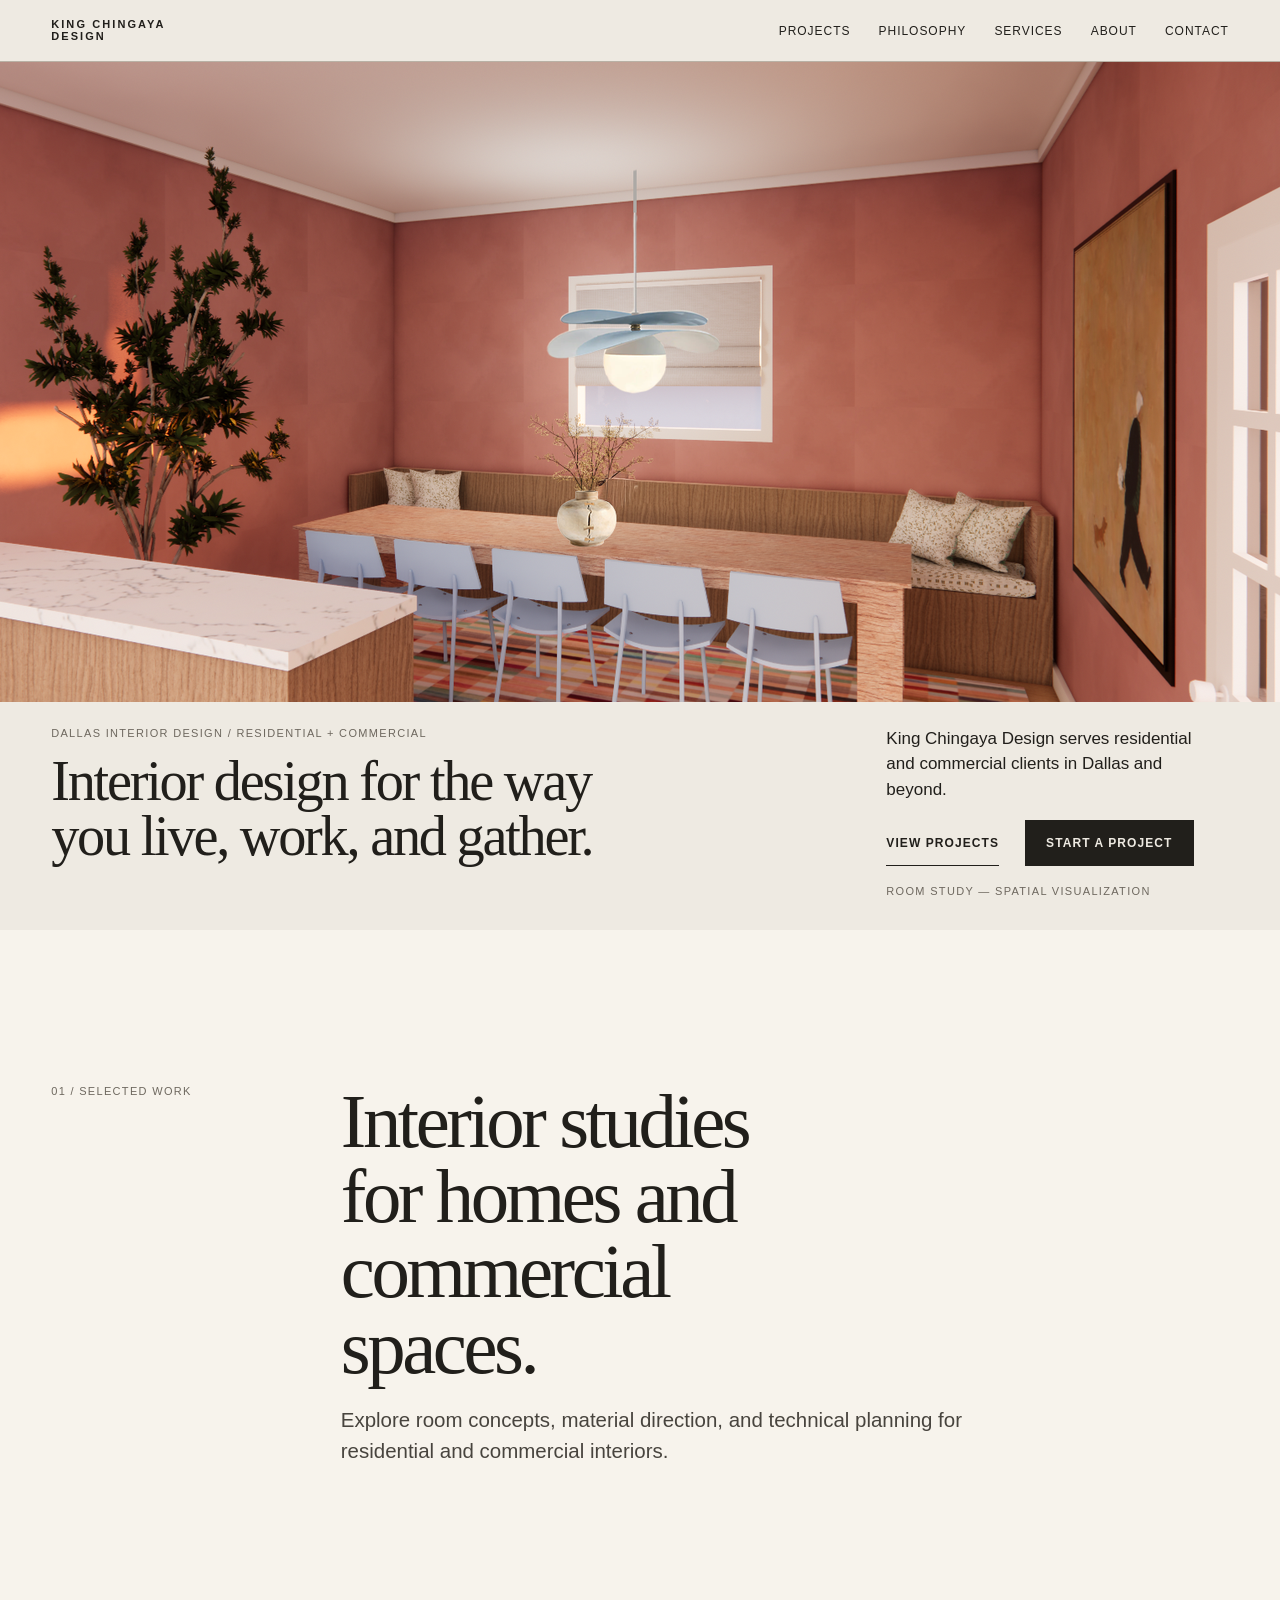
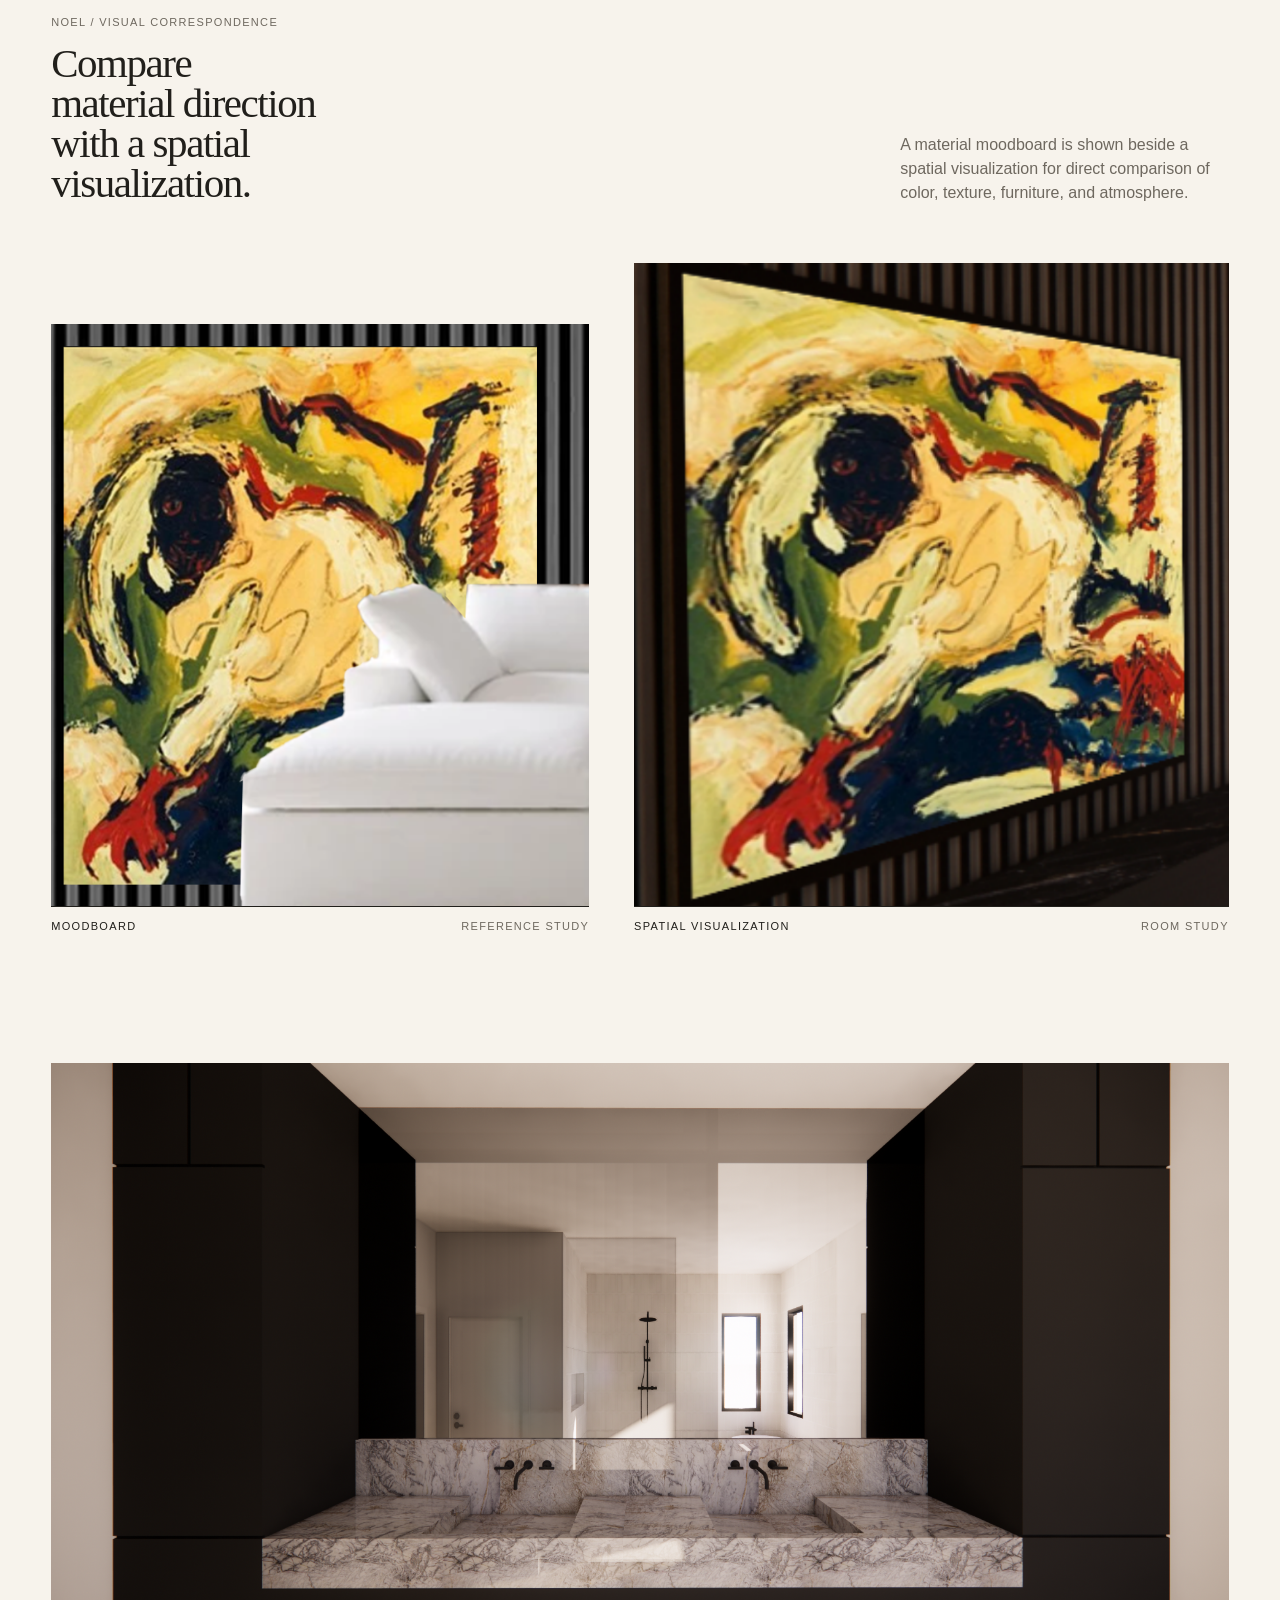
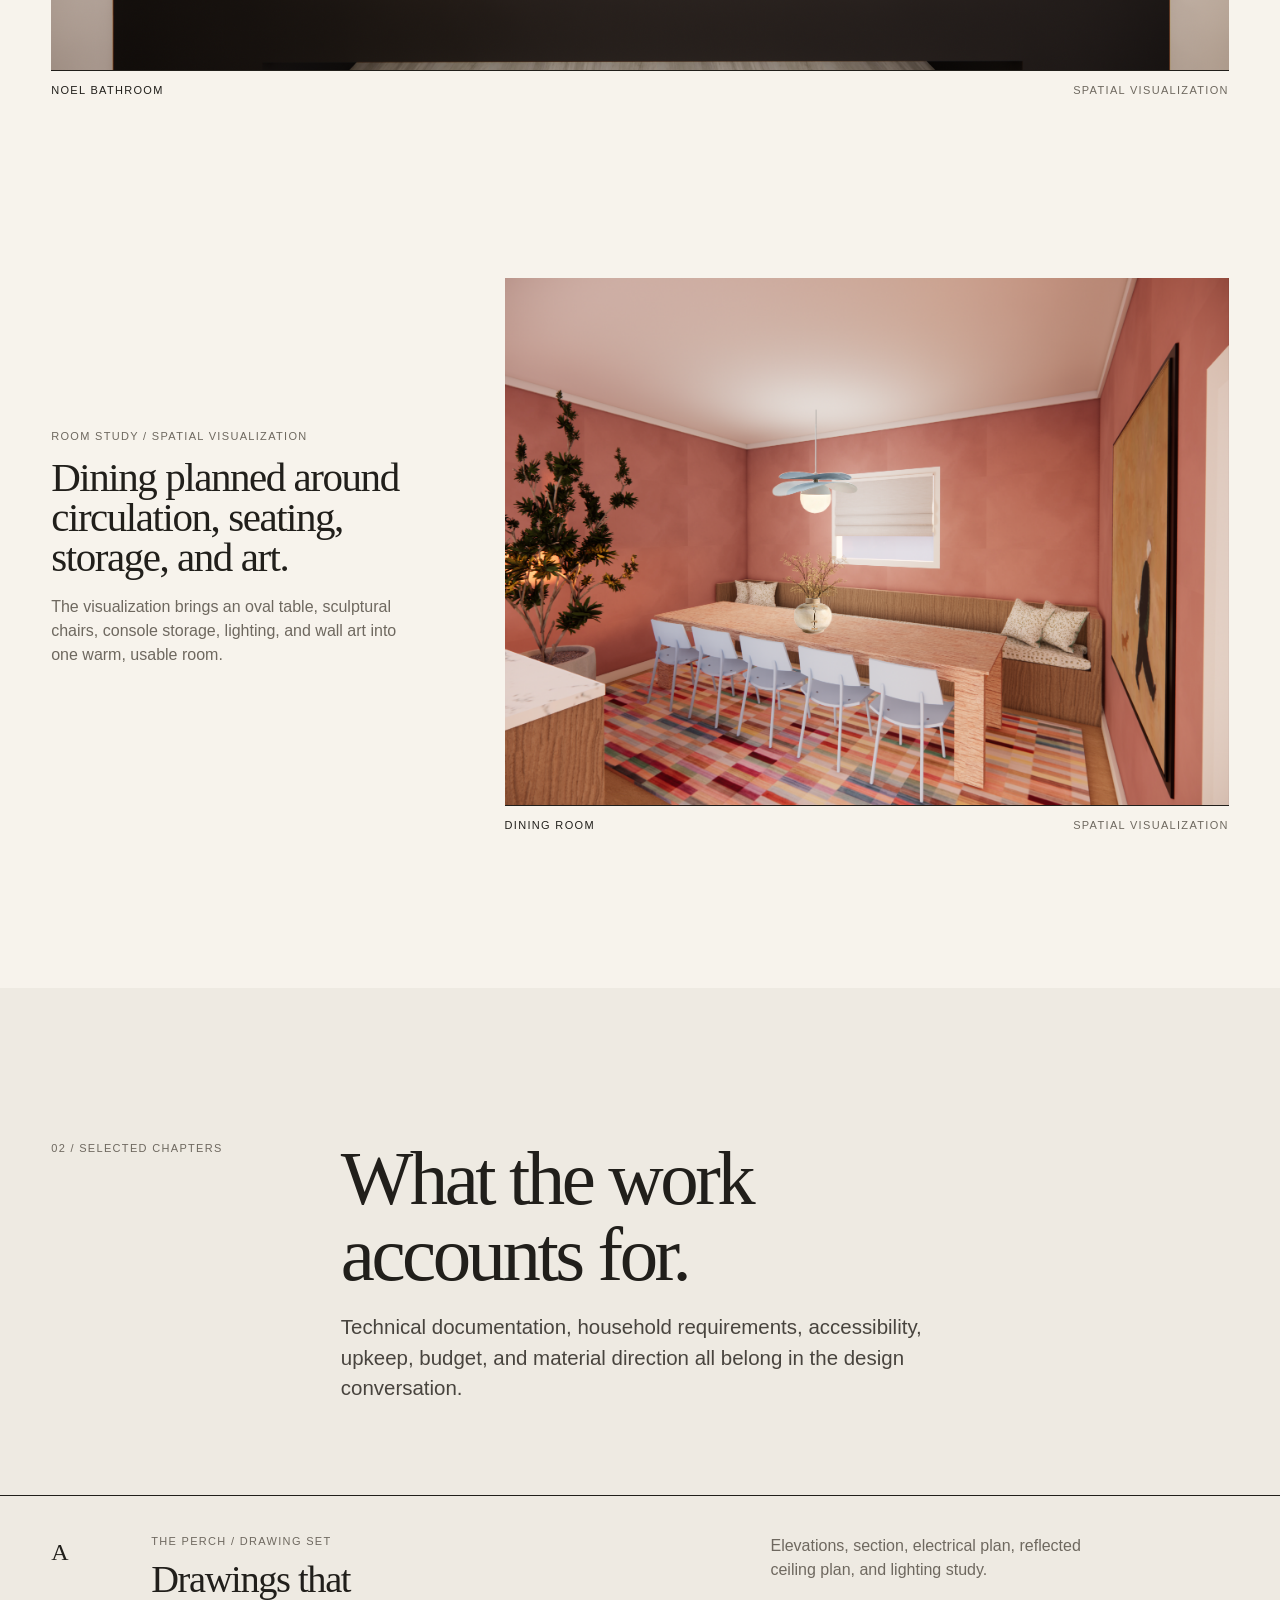
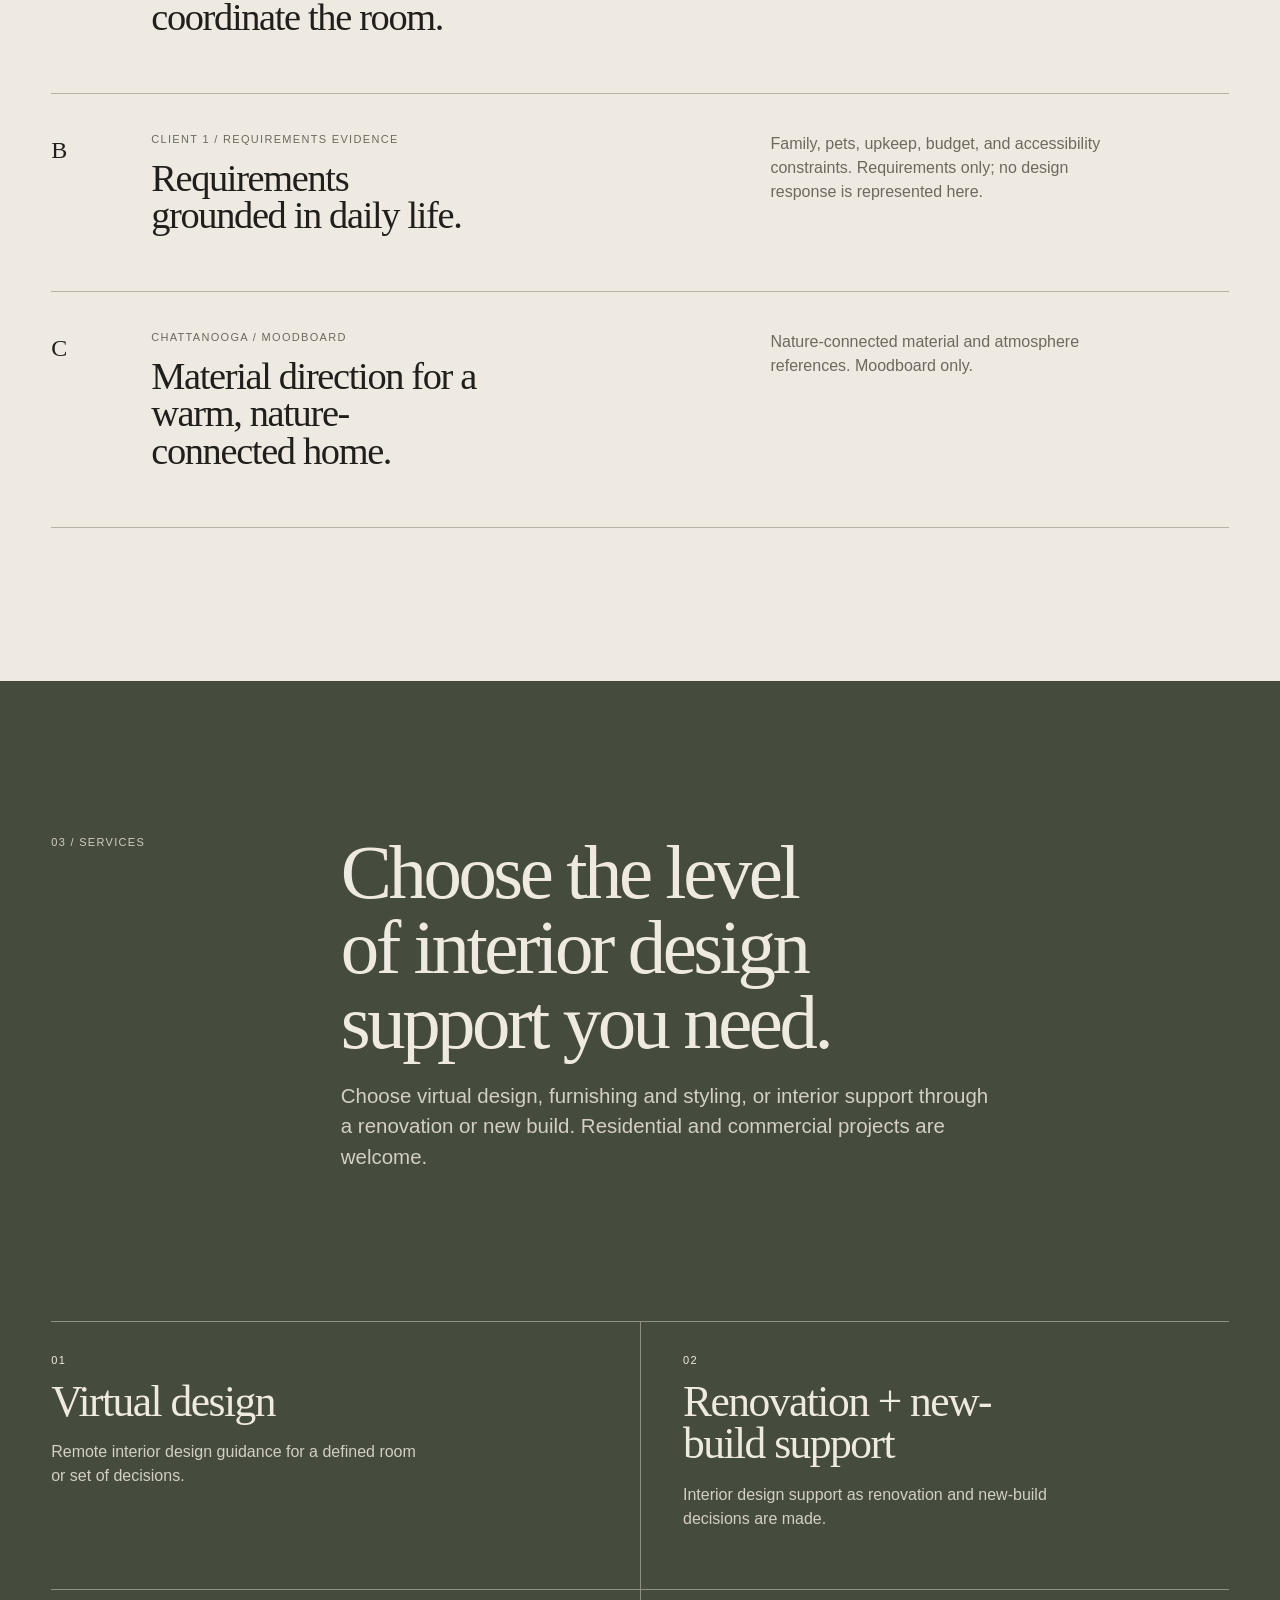
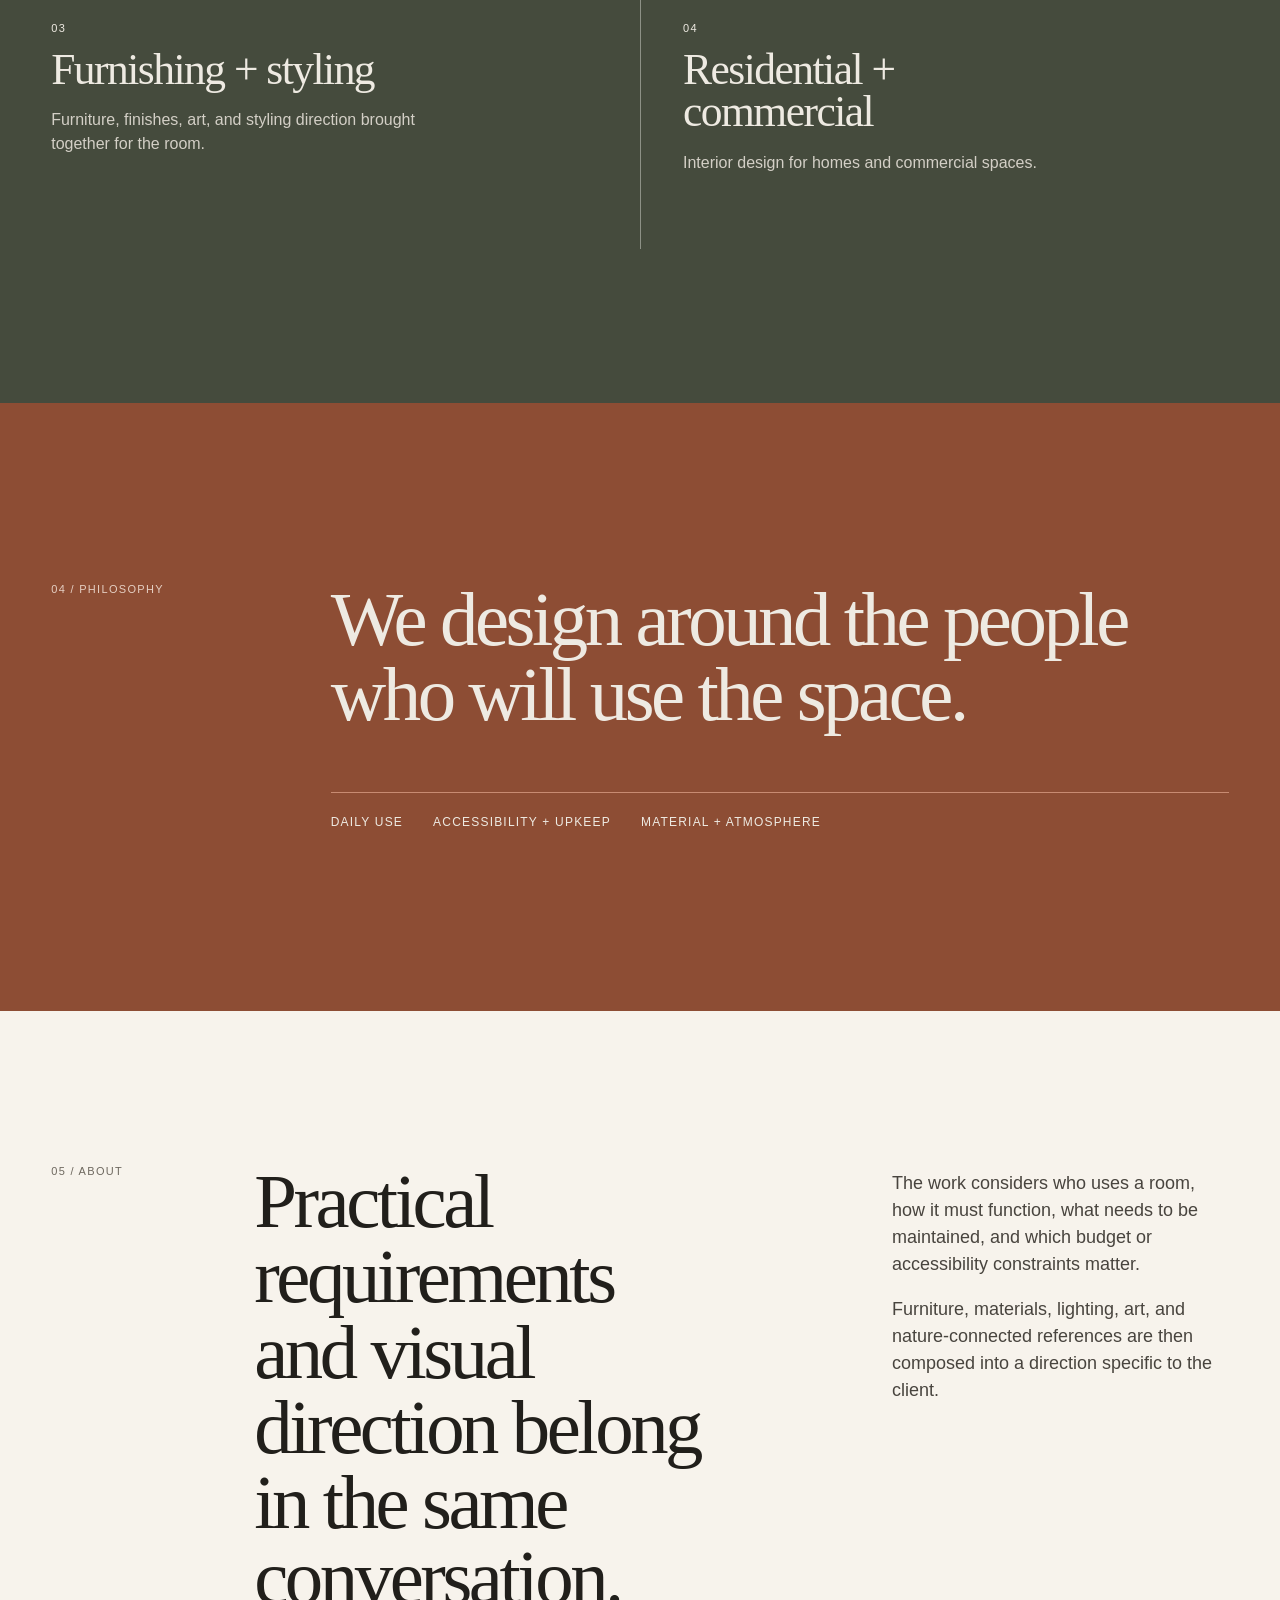
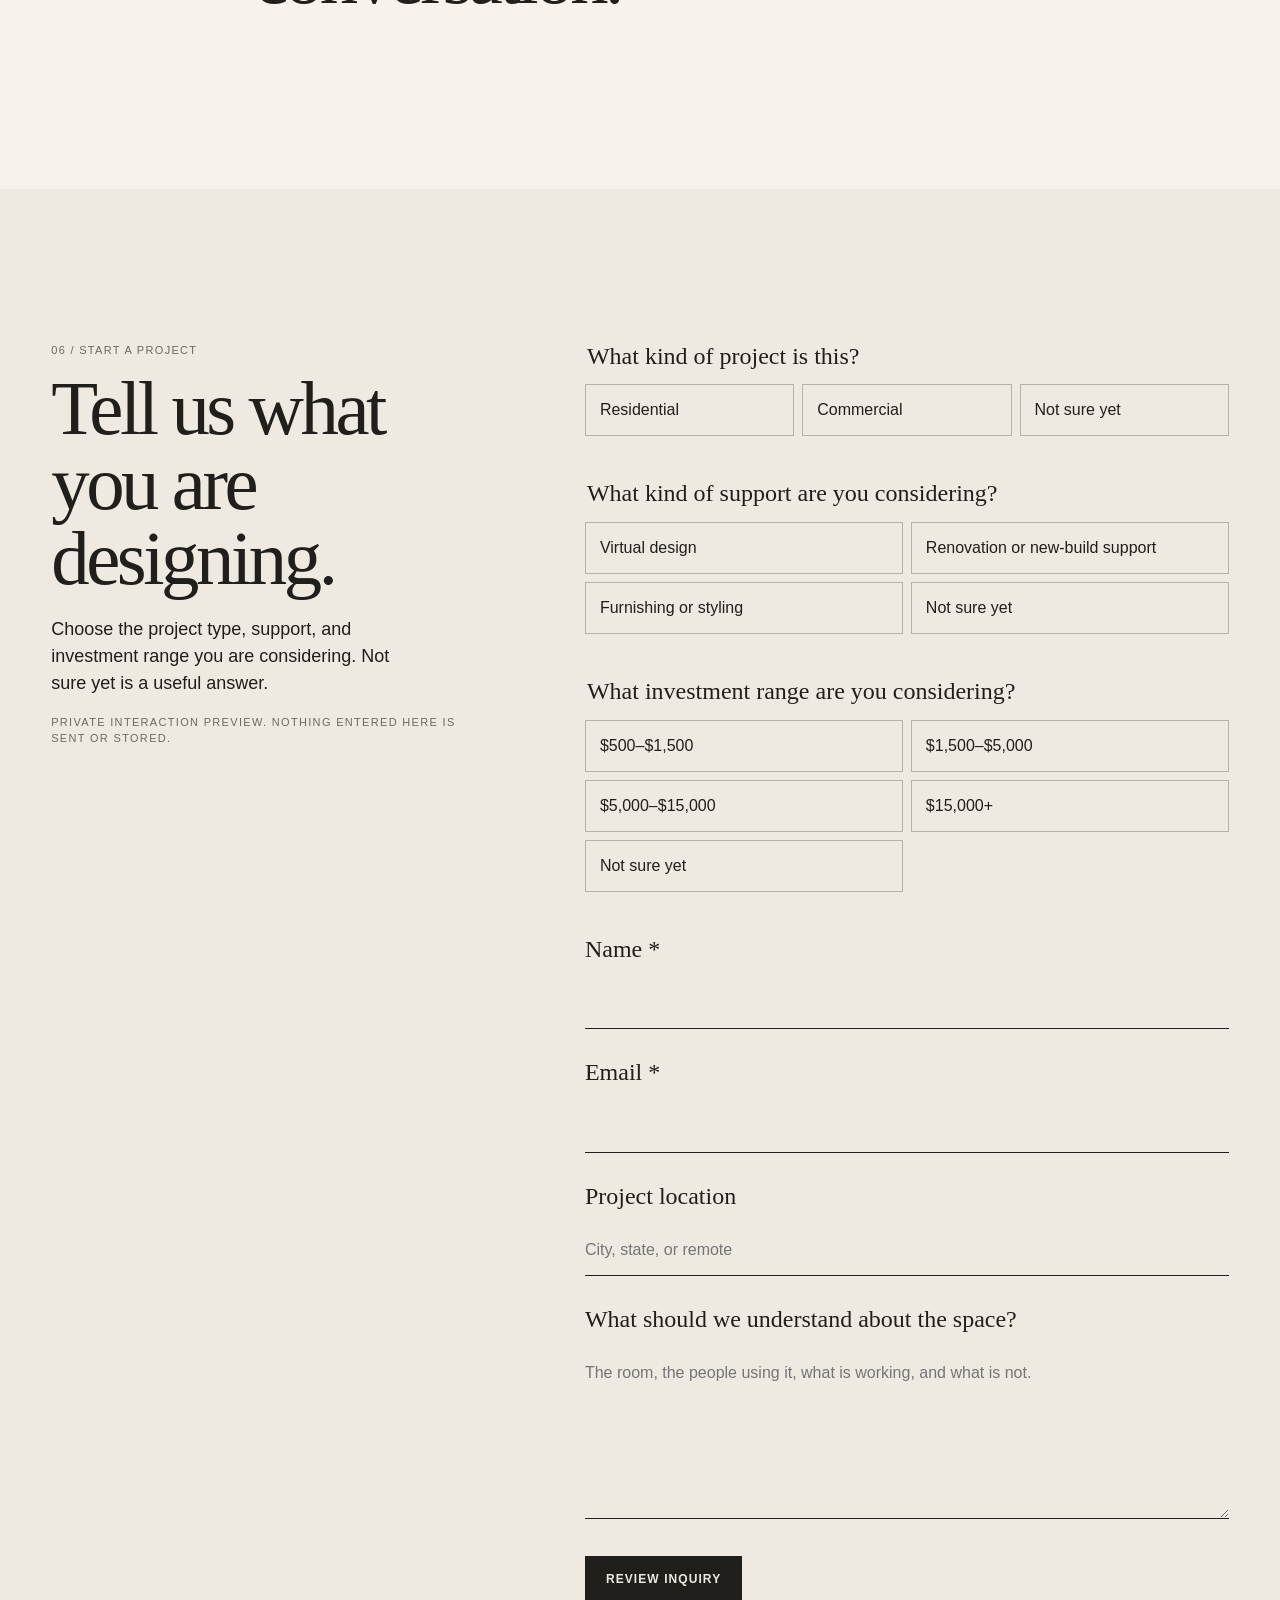
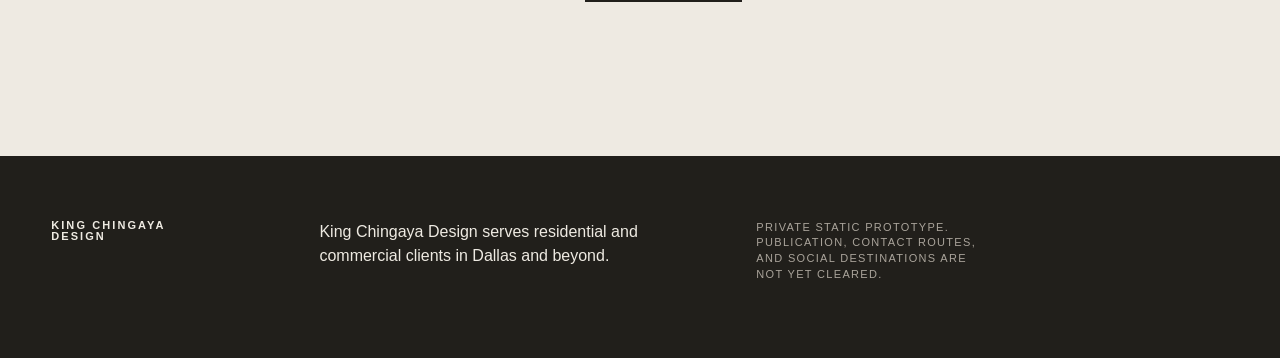
==== index.html @ e46e4d3c "Add Room in Formation static site Dependency-free static homepage and inquiry prototype for Heather " ====
<!doctype html>
<html lang="en">
<head>
  <meta charset="utf-8">
  <meta name="viewport" content="width=device-width, initial-scale=1">
  <meta name="description" content="King Chingaya Design — human-centered residential and commercial interior design in Dallas and beyond.">
  <title>King Chingaya Design — Room in Formation</title>
  <link rel="stylesheet" href="styles.css">
  <script src="app.js" defer></script>
</head>
<body>
  <a class="skip-link" href="#main">Skip to content</a>

  <header class="site-header" id="top">
    <a class="wordmark" href="#top" aria-label="King Chingaya Design, home">
      <span>King Chingaya</span>
      <span>Design</span>
    </a>
    <nav aria-label="Primary navigation">
      <a href="#projects">Projects</a>
      <a href="#philosophy">Philosophy</a>
      <a href="#services">Services</a>
      <a href="#about">About</a>
      <a href="#inquiry">Contact</a>
    </nav>
  </header>

  <main id="main">
    <section class="hero" aria-labelledby="hero-title">
      <picture class="hero-media">
        <source media="(max-width: 340px)" srcset="assets/hero-reflow.png">
        <source media="(max-width: 700px)" srcset="assets/hero-mobile.png">
        <img src="assets/hero-desktop.png" alt="Warm dining room study with an oval wood table, sculptural seating, and artwork arranged along a horizontal datum.">
      </picture>
      <div class="hero-copy page-grid">
        <div>
          <p class="eyebrow">Dallas interior design / Residential + commercial</p>
          <h1 id="hero-title">Interior design for the way<br>you live, work, and gather.</h1>
        </div>
        <div class="hero-intro">
          <p>King Chingaya Design serves residential and commercial clients in Dallas and beyond.</p>
          <div class="action-row">
            <a class="text-link" href="#projects">View projects</a>
            <a class="button-link" href="#inquiry">Start a project</a>
          </div>
          <p class="image-meta">Room study <span aria-hidden="true">—</span> Spatial visualization</p>
        </div>
      </div>
    </section>

    <section class="section selected-work" id="projects" aria-labelledby="projects-title">
      <div class="page-grid section-heading">
        <p class="section-number">01 / Selected work</p>
        <div>
          <h2 id="projects-title">Interior studies for homes and commercial spaces.</h2>
          <p class="lede">Explore room concepts, material direction, and technical planning for residential and commercial interiors.</p>
        </div>
      </div>

      <article class="noel" aria-labelledby="noel-title">
        <div class="page-grid project-heading">
          <div>
            <p class="eyebrow">Noel / Visual correspondence</p>
            <h3 id="noel-title">Compare material direction with a spatial visualization.</h3>
          </div>
          <p>A material moodboard is shown beside a spatial visualization for direct comparison of color, texture, furniture, and atmosphere.</p>
        </div>
        <div class="correspondence page-grid">
          <figure class="moodboard-figure">
            <img src="assets/noel-moodboard-crop.png" alt="Noel moodboard crop with warm neutrals, dark accents, organic forms, and tactile material references." loading="lazy">
            <figcaption><span>Moodboard</span><span>Reference study</span></figcaption>
          </figure>
          <figure class="visualization-figure">
            <img src="assets/noel-visualization-crop.png" alt="Noel spatial visualization crop showing a warmly lit room with layered furniture, art, and natural material tones." loading="lazy">
            <figcaption><span>Spatial visualization</span><span>Room study</span></figcaption>
          </figure>
        </div>
        <figure class="wide-study page-grid">
          <img src="assets/noel-bathroom.png" alt="Bathroom spatial visualization with dark stone, wood cabinetry, layered lighting, and a freestanding tub." loading="lazy">
          <figcaption><span>Noel bathroom</span><span>Spatial visualization</span></figcaption>
        </figure>
      </article>

      <article class="room-chapter page-grid" aria-labelledby="room-study-title">
        <div class="chapter-copy">
          <p class="eyebrow">Room study / Spatial visualization</p>
          <h3 id="room-study-title">Dining planned around circulation, seating, storage, and art.</h3>
          <p>The visualization brings an oval table, sculptural chairs, console storage, lighting, and wall art into one warm, usable room.</p>
        </div>
        <figure>
          <img src="assets/dining-study.png" alt="Dining room spatial visualization with an oval table, sculptural chairs, a long console, and layered wall art." loading="lazy">
          <figcaption><span>Dining room</span><span>Spatial visualization</span></figcaption>
        </figure>
      </article>
    </section>

    <section class="section evidence-chapters" aria-labelledby="chapters-title">
      <div class="page-grid section-heading compact-heading">
        <p class="section-number">02 / Selected chapters</p>
        <div>
          <h2 id="chapters-title">What the work accounts for.</h2>
          <p class="lede">Technical documentation, household requirements, accessibility, upkeep, budget, and material direction all belong in the design conversation.</p>
        </div>
      </div>
      <div class="chapter-list page-grid">
        <article>
          <p class="chapter-index">A</p>
          <div>
            <p class="eyebrow">The Perch / Drawing set</p>
            <h3>Drawings that coordinate the room.</h3>
          </div>
          <p>Elevations, section, electrical plan, reflected ceiling plan, and lighting study.</p>
        </article>
        <article>
          <p class="chapter-index">B</p>
          <div>
            <p class="eyebrow">Client 1 / Requirements evidence</p>
            <h3>Requirements grounded in daily life.</h3>
          </div>
          <p>Family, pets, upkeep, budget, and accessibility constraints. Requirements only; no design response is represented here.</p>
        </article>
        <article>
          <p class="chapter-index">C</p>
          <div>
            <p class="eyebrow">Chattanooga / Moodboard</p>
            <h3>Material direction for a warm, nature-connected home.</h3>
          </div>
          <p>Nature-connected material and atmosphere references. Moodboard only.</p>
        </article>
      </div>
    </section>

    <section class="section services" id="services" aria-labelledby="services-title">
      <div class="page-grid section-heading">
        <p class="section-number">03 / Services</p>
        <div>
          <h2 id="services-title">Choose the level of interior design support you need.</h2>
          <p class="lede">Choose virtual design, furnishing and styling, or interior support through a renovation or new build. Residential and commercial projects are welcome.</p>
        </div>
      </div>
      <div class="service-list page-grid">
        <article><p>01</p><h3>Virtual design</h3><p>Remote interior design guidance for a defined room or set of decisions.</p></article>
        <article><p>02</p><h3>Renovation + new-build support</h3><p>Interior design support as renovation and new-build decisions are made.</p></article>
        <article><p>03</p><h3>Furnishing + styling</h3><p>Furniture, finishes, art, and styling direction brought together for the room.</p></article>
        <article><p>04</p><h3>Residential + commercial</h3><p>Interior design for homes and commercial spaces.</p></article>
      </div>
    </section>

    <section class="section philosophy" id="philosophy" aria-labelledby="philosophy-title">
      <div class="philosophy-inner page-grid">
        <p class="section-number">04 / Philosophy</p>
        <h2 id="philosophy-title">We design around the people who will use the space.</h2>
        <div class="philosophy-note">
          <p>Daily use</p>
          <p>Accessibility + upkeep</p>
          <p>Material + atmosphere</p>
        </div>
      </div>
    </section>

    <section class="section about" id="about" aria-labelledby="about-title">
      <div class="page-grid about-grid">
        <p class="section-number">05 / About</p>
        <div>
          <h2 id="about-title">Practical requirements and visual direction belong in the same conversation.</h2>
        </div>
        <div class="about-copy">
          <p>The work considers who uses a room, how it must function, what needs to be maintained, and which budget or accessibility constraints matter.</p>
          <p>Furniture, materials, lighting, art, and nature-connected references are then composed into a direction specific to the client.</p>
        </div>
      </div>
    </section>

    <section class="section inquiry" id="inquiry" aria-labelledby="inquiry-title">
      <div class="page-grid inquiry-grid">
        <div class="inquiry-intro">
          <p class="section-number">06 / Start a project</p>
          <h2 id="inquiry-title">Tell us what you are designing.</h2>
          <p>Choose the project type, support, and investment range you are considering. Not sure yet is a useful answer.</p>
          <p class="prototype-note">Private interaction preview. Nothing entered here is sent or stored.</p>
        </div>

        <form id="inquiry-form" novalidate>
          <div id="form-fields">
            <fieldset>
              <legend>What kind of project is this?</legend>
              <div class="choice-grid">
                <label><input type="radio" name="projectType" value="Residential" required><span>Residential</span></label>
                <label><input type="radio" name="projectType" value="Commercial"><span>Commercial</span></label>
                <label><input type="radio" name="projectType" value="Not sure yet"><span>Not sure yet</span></label>
              </div>
            </fieldset>

            <fieldset>
              <legend>What kind of support are you considering?</legend>
              <div class="check-list">
                <label><input type="checkbox" name="services" value="Virtual design"><span>Virtual design</span></label>
                <label><input type="checkbox" name="services" value="Renovation or new-build support"><span>Renovation or new-build support</span></label>
                <label><input type="checkbox" name="services" value="Furnishing or styling"><span>Furnishing or styling</span></label>
                <label><input type="checkbox" name="services" value="Not sure yet"><span>Not sure yet</span></label>
              </div>
            </fieldset>

            <fieldset>
              <legend>What investment range are you considering?</legend>
              <div class="choice-grid budget-grid">
                <label><input type="radio" name="budget" value="$500–$1,500" required><span>$500–$1,500</span></label>
                <label><input type="radio" name="budget" value="$1,500–$5,000"><span>$1,500–$5,000</span></label>
                <label><input type="radio" name="budget" value="$5,000–$15,000"><span>$5,000–$15,000</span></label>
                <label><input type="radio" name="budget" value="$15,000+"><span>$15,000+</span></label>
                <label><input type="radio" name="budget" value="Not sure yet"><span>Not sure yet</span></label>
              </div>
            </fieldset>

            <div class="field-row">
              <label for="name">Name <span aria-hidden="true">*</span></label>
              <input id="name" name="name" autocomplete="name" required>
            </div>
            <div class="field-row">
              <label for="email">Email <span aria-hidden="true">*</span></label>
              <input id="email" name="email" type="email" autocomplete="email" required>
            </div>
            <div class="field-row">
              <label for="location">Project location</label>
              <input id="location" name="location" autocomplete="address-level2" placeholder="City, state, or remote">
            </div>
            <div class="field-row">
              <label for="details">What should we understand about the space?</label>
              <textarea id="details" name="details" rows="6" placeholder="The room, the people using it, what is working, and what is not."></textarea>
            </div>
            <p class="form-error" id="form-error" role="alert" hidden></p>
            <button class="primary-button" type="submit">Review inquiry</button>
          </div>

          <section class="review-panel" id="review-panel" tabindex="-1" aria-labelledby="review-title" hidden>
            <p class="eyebrow">Review</p>
            <h3 id="review-title">Your inquiry preview</h3>
            <dl id="review-summary"></dl>
            <p class="prototype-note">This local preview has no delivery endpoint. Confirming demonstrates the final state without sending data.</p>
            <div class="review-actions">
              <button class="secondary-button" type="button" id="edit-inquiry">Edit details</button>
              <button class="primary-button" type="button" id="confirm-inquiry">Confirm preview</button>
            </div>
          </section>

          <section class="confirmation-panel" id="confirmation-panel" tabindex="-1" aria-labelledby="confirmation-title" hidden>
            <p class="eyebrow">Preview state</p>
            <h3 id="confirmation-title">Inquiry preview ready.</h3>
            <p>No message was sent and no information was stored. A verified delivery route is required before release.</p>
            <button class="secondary-button" type="button" id="start-over">Start over</button>
          </section>
        </form>
      </div>
    </section>
  </main>

  <footer>
    <div class="page-grid footer-grid">
      <a class="wordmark footer-wordmark" href="#top"><span>King Chingaya</span><span>Design</span></a>
      <p>King Chingaya Design serves residential and commercial clients in Dallas and beyond.</p>
      <p class="prototype-note">Private static prototype. Publication, contact routes, and social destinations are not yet cleared.</p>
    </div>
  </footer>
</body>
</html>
---- styles.css ----
:root {
  --cream: #eeeae2;
  --paper: #f7f3ec;
  --ink: #211f1b;
  --muted: #6e685f;
  --line: #b9b1a5;
  --clay: #8d4d34;
  --moss: #454b3d;
  --max: 1440px;
  --gutter: clamp(20px, 4vw, 64px);
  --serif: Georgia, "Times New Roman", serif;
  --sans: Arial, Helvetica, sans-serif;
}

* { box-sizing: border-box; }
html { background: var(--cream); color: var(--ink); }
body { margin: 0; font-family: var(--sans); font-size: 16px; line-height: 1.5; }
img { display: block; width: 100%; }
a { color: inherit; text-underline-offset: .22em; }
button, input, textarea { font: inherit; color: inherit; }
button { cursor: pointer; }

:focus-visible {
  outline: 3px solid #0067c5;
  outline-offset: 4px;
}

.skip-link {
  position: fixed;
  z-index: 100;
  left: 16px;
  top: 12px;
  transform: translateY(-180%);
  padding: 12px 16px;
  background: white;
  color: #111;
}
.skip-link:focus { transform: none; }

.page-grid {
  width: min(100%, var(--max));
  margin-inline: auto;
  padding-inline: var(--gutter);
}

.site-header {
  min-height: 62px;
  display: flex;
  align-items: center;
  justify-content: space-between;
  gap: 28px;
  padding: 8px var(--gutter);
  border-bottom: 1px solid var(--line);
  background: var(--cream);
}

.wordmark {
  display: inline-flex;
  flex-direction: column;
  font-weight: 700;
  font-size: 11px;
  line-height: 1.02;
  letter-spacing: .19em;
  text-decoration: none;
  text-transform: uppercase;
}

nav { display: flex; flex-wrap: wrap; justify-content: flex-end; gap: 4px clamp(14px, 2.2vw, 34px); }
nav a { min-height: 44px; display: inline-flex; align-items: center; font-size: 12px; letter-spacing: .08em; text-decoration: none; text-transform: uppercase; }
nav a:hover { text-decoration: underline; }

.hero { min-height: calc(100svh - 62px); display: grid; grid-template-rows: 71.1svh auto; background: var(--cream); }
.hero-media { display: block; overflow: hidden; background: #c8aa85; }
.hero-media img { height: 100%; object-fit: cover; }
.hero-copy { display: grid; grid-template-columns: minmax(0, 1.55fr) minmax(280px, .7fr); gap: clamp(30px, 6vw, 100px); padding-top: 24px; padding-bottom: 30px; }
.eyebrow, .section-number, .image-meta, figcaption, .prototype-note {
  font-size: 11px;
  letter-spacing: .12em;
  line-height: 1.45;
  text-transform: uppercase;
}
.eyebrow, .section-number { margin: 0 0 12px; color: var(--muted); }
h1, h2, h3, blockquote { margin-top: 0; font-family: var(--serif); font-weight: 400; line-height: .98; }
h1 { margin-bottom: 0; font-size: clamp(38px, 4.4vw, 68px); letter-spacing: -.04em; }
h2 { margin-bottom: 20px; font-size: clamp(42px, 6vw, 84px); letter-spacing: -.045em; }
h3 { margin-bottom: 18px; font-size: clamp(30px, 3.2vw, 52px); letter-spacing: -.035em; }
p { margin-top: 0; }
.hero-intro { align-self: end; }
.hero-intro > p:first-child { max-width: 34ch; font-size: 17px; }
.action-row { display: flex; flex-wrap: wrap; align-items: center; gap: 14px 26px; margin: 18px 0; }
.text-link, .button-link, .primary-button, .secondary-button { min-height: 46px; display: inline-flex; align-items: center; justify-content: center; padding: 0 20px; border: 1px solid var(--ink); font-size: 12px; font-weight: 700; letter-spacing: .09em; text-transform: uppercase; }
.text-link { padding-inline: 0; border-width: 0 0 1px; text-decoration: none; }
.button-link, .primary-button { background: var(--ink); color: var(--cream); text-decoration: none; }
.image-meta { margin: 14px 0 0; color: var(--muted); }

.section { padding-block: clamp(88px, 12vw, 176px); }
.section-heading { display: grid; grid-template-columns: minmax(150px, .38fr) minmax(0, 1.3fr); gap: 30px; margin-bottom: clamp(64px, 10vw, 142px); }
.section-heading h2 { max-width: 13ch; }
.lede { max-width: 57ch; color: #48443e; font-size: clamp(18px, 1.6vw, 24px); }

.selected-work { background: var(--paper); }
.project-heading { display: grid; grid-template-columns: minmax(0, 1.25fr) minmax(260px, .55fr); gap: 40px 8vw; align-items: end; margin-bottom: 42px; }
.project-heading h3 { max-width: 13ch; }
.project-heading > p { max-width: 44ch; color: var(--muted); }
.correspondence { display: grid; grid-template-columns: .95fr 1.05fr; align-items: end; gap: clamp(18px, 3.5vw, 56px); }
.correspondence figure, .wide-study, .room-chapter figure { margin: 0; }
.correspondence img { aspect-ratio: 1 / 1.08; height: auto; object-fit: cover; }
.visualization-figure { margin-top: 9vw; }
figcaption { display: flex; justify-content: space-between; gap: 24px; padding-top: 12px; border-top: 1px solid var(--ink); }
figcaption span:last-child { color: var(--muted); text-align: right; }
.wide-study { margin-top: clamp(70px, 10vw, 140px); }
.wide-study img { aspect-ratio: 16 / 8.25; object-fit: cover; }
.room-chapter { display: grid; grid-template-columns: .52fr 1fr; gap: clamp(30px, 6vw, 92px); align-items: center; margin-top: clamp(100px, 14vw, 190px); }
.chapter-copy { max-width: 42ch; }
.chapter-copy > p:last-child { color: var(--muted); }

.evidence-chapters { background: var(--cream); }
.compact-heading { margin-bottom: 70px; }
.chapter-list { border-top: 1px solid var(--ink); }
.chapter-list article { display: grid; grid-template-columns: 70px minmax(250px, .9fr) minmax(250px, .7fr); gap: 30px; padding-block: 38px; border-bottom: 1px solid var(--line); }
.chapter-list h3 { max-width: 17ch; font-size: clamp(29px, 3vw, 46px); }
.chapter-list article > p:last-child { max-width: 40ch; color: var(--muted); }
.chapter-index { font-family: var(--serif); font-size: 24px; }

.services { color: var(--cream); background: var(--moss); }
.services .section-number, .services .eyebrow, .services .lede { color: #d3cfc6; }
.service-list { display: grid; grid-template-columns: repeat(2, 1fr); }
.service-list article { min-height: 260px; padding: 30px 42px 42px 0; border-top: 1px solid #8d9186; }
.service-list article:nth-child(even) { padding-left: 42px; border-left: 1px solid #8d9186; }
.service-list article > p:first-child { font-size: 11px; letter-spacing: .12em; }
.service-list h3 { max-width: 15ch; font-size: clamp(30px, 3.4vw, 52px); }
.service-list article > p:last-child { max-width: 41ch; color: #d3cfc6; }

.philosophy { padding-block: clamp(90px, 14vw, 196px); color: var(--cream); background: var(--clay); }
.philosophy-inner { display: grid; grid-template-columns: .32fr 1.2fr; gap: 40px; }
.philosophy .section-number { color: #e5cfc3; }
blockquote { max-width: 18ch; margin-bottom: 64px; font-size: clamp(44px, 7vw, 98px); letter-spacing: -.055em; }
.philosophy-note { grid-column: 2; display: flex; flex-wrap: wrap; gap: 8px 30px; padding-top: 20px; border-top: 1px solid #c88b72; }
.philosophy-note p { margin: 0; font-size: 12px; letter-spacing: .1em; text-transform: uppercase; }

.about { background: var(--paper); }
.about-grid { display: grid; grid-template-columns: .3fr 1.1fr .62fr; gap: 40px; }
.about h2 { max-width: 12ch; }
.about-copy { padding-top: 6px; color: #48443e; font-size: 18px; }

.inquiry { background: var(--cream); }
.inquiry-grid { display: grid; grid-template-columns: .65fr 1fr; gap: clamp(46px, 9vw, 130px); }
.inquiry-intro { position: sticky; top: 28px; align-self: start; }
.inquiry-intro h2 { max-width: 10ch; }
.inquiry-intro > p:not(.section-number, .prototype-note) { max-width: 34ch; font-size: 18px; }
.prototype-note { color: var(--muted); }
form { max-width: 720px; }
fieldset { margin: 0 0 44px; padding: 0; border: 0; }
legend, .field-row > label { width: 100%; margin-bottom: 14px; font-family: var(--serif); font-size: 24px; line-height: 1.15; }
.choice-grid { display: grid; grid-template-columns: repeat(3, 1fr); gap: 8px; }
.choice-grid label, .check-list label { position: relative; min-height: 52px; display: flex; align-items: center; }
.choice-grid input, .check-list input { position: absolute; inset: 0; opacity: 0; }
.choice-grid span, .check-list span { width: 100%; min-height: 52px; display: flex; align-items: center; padding: 12px 14px; border: 1px solid var(--line); }
.choice-grid input:checked + span, .check-list input:checked + span { color: var(--cream); background: var(--ink); border-color: var(--ink); }
.choice-grid input:focus-visible + span, .check-list input:focus-visible + span { outline: 3px solid #0067c5; outline-offset: 3px; }
.budget-grid { grid-template-columns: repeat(2, 1fr); }
.check-list { display: grid; grid-template-columns: repeat(2, 1fr); gap: 8px; }
.field-row { margin-bottom: 30px; }
.field-row > label { display: block; }
.field-row input, textarea { width: 100%; min-height: 52px; padding: 13px 0; border: 0; border-bottom: 1px solid var(--ink); border-radius: 0; background: transparent; }
textarea { resize: vertical; }
.form-error { padding: 14px; border-left: 4px solid #9b1c1c; background: #fff4f2; color: #681111; }
.primary-button, .secondary-button { border-radius: 0; }
.secondary-button { background: transparent; }
.review-panel, .confirmation-panel { padding-block: 20px; }
.review-panel h3, .confirmation-panel h3 { max-width: 12ch; }
.review-panel dl { margin: 30px 0; border-top: 1px solid var(--ink); }
.review-panel dl div { display: grid; grid-template-columns: 160px 1fr; gap: 24px; padding-block: 16px; border-bottom: 1px solid var(--line); }
.review-panel dt { font-size: 11px; letter-spacing: .1em; text-transform: uppercase; }
.review-panel dd { margin: 0; white-space: pre-wrap; }
.review-actions { display: flex; flex-wrap: wrap; gap: 12px; margin-top: 28px; }
[hidden] { display: none !important; }

footer { padding-block: 64px; color: var(--cream); background: var(--ink); }
.footer-grid { display: grid; grid-template-columns: .35fr .6fr .7fr; gap: 32px; align-items: start; }
.footer-grid > p { max-width: 38ch; }
.footer-grid .prototype-note { color: #aaa49b; }

@media (max-width: 820px) {
  .site-header { min-height: auto; align-items: flex-start; }
  nav { max-width: 72%; gap: 0 16px; }
  nav a { font-size: 10px; }
  .hero { min-height: 0; grid-template-rows: 70.14svh auto; }
  .hero-copy, .section-heading, .project-heading, .room-chapter, .inquiry-grid, .about-grid { grid-template-columns: 1fr; }
  .hero-copy { gap: 22px; }
  .section-heading { margin-bottom: 64px; }
  .section-number { margin-bottom: 6px; }
  .project-heading { align-items: start; }
  .chapter-list article { grid-template-columns: 44px 1fr; }
  .chapter-list article > p:last-child { grid-column: 2; }
  .philosophy-inner { grid-template-columns: 1fr; }
  .philosophy-note { grid-column: 1; }
  .about-copy { max-width: 56ch; }
  .inquiry-intro { position: static; }
  .footer-grid { grid-template-columns: 1fr 1fr; }
  .footer-grid .prototype-note { grid-column: 1 / -1; }
}

@media (max-width: 560px) {
  :root { --gutter: 20px; }
  .site-header { padding-block: 11px; }
  .site-header nav { max-width: 230px; }
  .site-header nav a { min-height: 30px; }
  .site-header nav a:nth-child(4) { display: none; }
  .hero { grid-template-rows: 70.14svh auto; }
  .hero-copy { padding-top: 20px; padding-bottom: 26px; }
  h1 { font-size: clamp(36px, 11.4vw, 48px); }
  h2 { font-size: clamp(40px, 13vw, 60px); }
  h3 { font-size: 32px; }
  .correspondence { grid-template-columns: 1fr; }
  .visualization-figure { margin-top: 26px; }
  .wide-study img { aspect-ratio: 4 / 4.7; }
  .room-chapter figure { order: -1; }
  .chapter-list article { grid-template-columns: 30px 1fr; gap: 16px; }
  .service-list { grid-template-columns: 1fr; }
  .service-list article, .service-list article:nth-child(even) { min-height: 0; padding: 26px 0 34px; border-left: 0; }
  .choice-grid, .budget-grid, .check-list { grid-template-columns: 1fr; }
  .review-panel dl div { grid-template-columns: 1fr; gap: 5px; }
  .footer-grid { grid-template-columns: 1fr; }
  .footer-grid .prototype-note { grid-column: auto; }
}

@media (prefers-contrast: more) {
  :root { --line: #5e5952; }
}
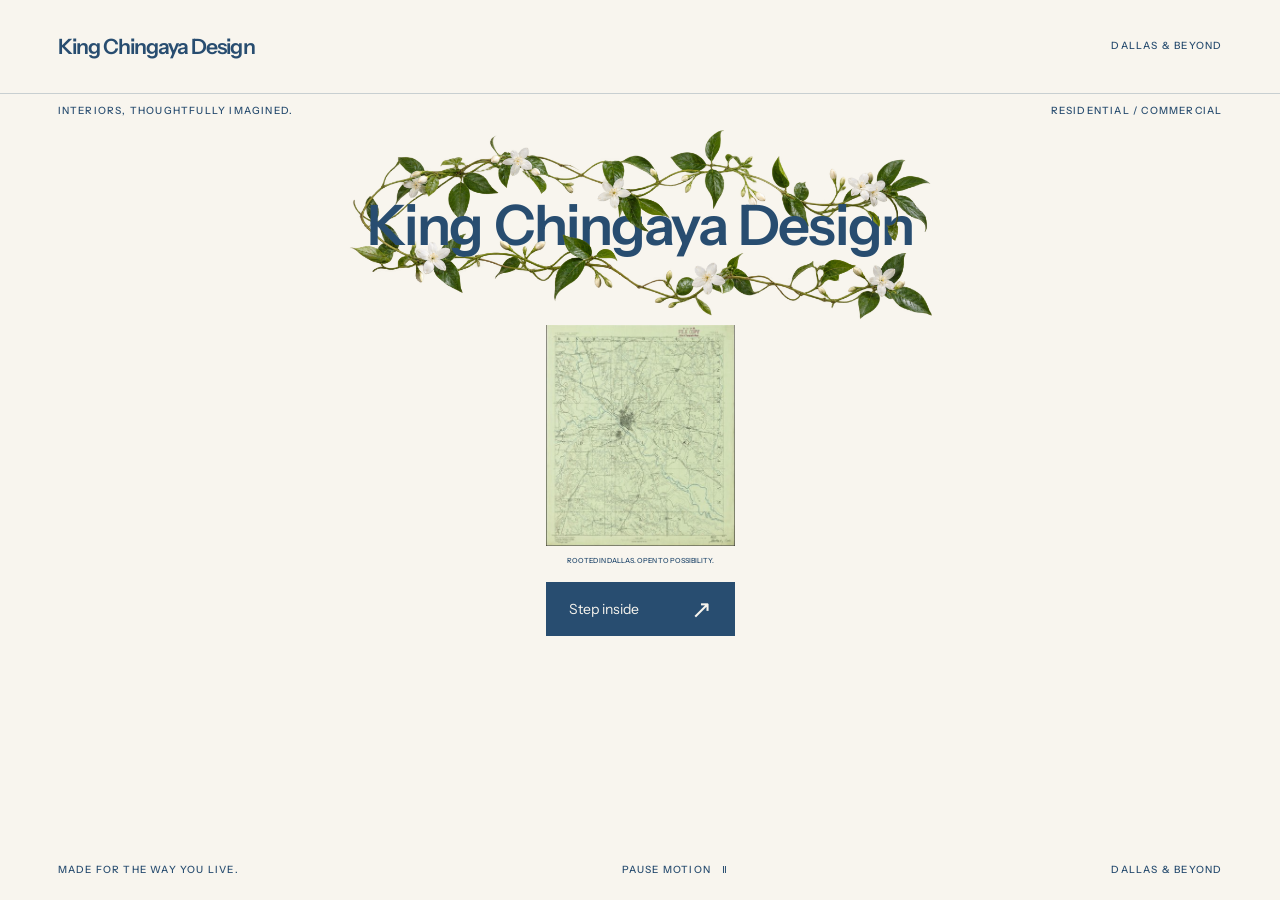
==== commit a5116aa2: "Preserve approved website brief and supplied design assets" ====
--- a/index.html
+++ b/index.html
@@ -3,264 +3,85 @@
 <head>
   <meta charset="utf-8">
   <meta name="viewport" content="width=device-width, initial-scale=1">
-  <meta name="description" content="King Chingaya Design — human-centered residential and commercial interior design in Dallas and beyond.">
-  <title>King Chingaya Design — Room in Formation</title>
+  <meta name="description" content="King Chingaya Design — thoughtful, personal residential and commercial interiors in Dallas and beyond.">
+  <meta name="theme-color" content="#F8F5EE">
+  <title>King Chingaya Design — Thoughtful spaces</title>
+  <link rel="icon" href="data:,">
+  <link rel="preload" href="assets/fonts/instrument-sans-latin-wght-normal.woff2" as="font" type="font/woff2" crossorigin>
   <link rel="stylesheet" href="styles.css">
   <script src="app.js" defer></script>
 </head>
 <body>
-  <a class="skip-link" href="#main">Skip to content</a>
+<a class="skip-link" href="#main">Skip to main content</a>
+<header class="site-header" id="top">
+  <a class="wordmark" data-placeholder="logo" href="#top" aria-label="King Chingaya Design, home">King Chingaya Design</a>
+  <span class="header-location micro">Dallas &amp; beyond</span>
+  <button class="menu-button" type="button" aria-expanded="false" aria-controls="site-nav" hidden>Menu <span aria-hidden="true">+</span></button>
+  <nav class="site-nav" id="site-nav" aria-label="Primary navigation">
+    <a href="#philosophy">Philosophy</a><a href="#projects">My work</a><a href="#about">About</a><a href="#process">Working together</a><a href="#services">Services</a><a href="#inquiry">Start a project <span aria-hidden="true">↗</span></a>
+  </nav>
+</header>
 
-  <header class="site-header" id="top">
-    <a class="wordmark" href="#top" aria-label="King Chingaya Design, home">
-      <span>King Chingaya</span>
-      <span>Design</span>
-    </a>
-    <nav aria-label="Primary navigation">
-      <a href="#projects">Projects</a>
-      <a href="#philosophy">Philosophy</a>
-      <a href="#services">Services</a>
-      <a href="#about">About</a>
-      <a href="#inquiry">Contact</a>
-    </nav>
-  </header>
+<section class="entrance" id="entrance" aria-labelledby="entrance-title">
+  <div class="entrance-caption micro"><span>Interiors, thoughtfully imagined.</span><span>Residential / Commercial</span></div>
+  <div class="brand-lockup">
+    <img class="jasmine-vines jasmine-back" src="assets/brand/jasmine-vines-v1.png" width="2172" height="724" alt="" aria-hidden="true" fetchpriority="high">
+    <p class="entrance-title" id="entrance-title">King Chingaya Design</p>
+    <img class="jasmine-vines jasmine-front" src="assets/brand/jasmine-vines-v1.png" width="2172" height="724" alt="" aria-hidden="true">
+  </div>
+  <a class="map-frame enter-map" href="#main" aria-label="Enter King Chingaya Design through the Dallas map">
+    <img class="dallas-map" src="assets/brand/dallas-map.jpeg" width="402" height="471" alt="Heather's pale-green historical map of Dallas and its surrounding area.">
+    <p class="map-label micro">Rooted in Dallas. Open to possibility.</p>
+  </a>
+  <a class="enter-button" href="#main"><span>Step inside</span><span class="enter-arrow" aria-hidden="true">↗</span></a>
+  <div class="entrance-footer micro"><span>Made for the way you live.</span><button class="motion-toggle" type="button" aria-pressed="false" hidden>Pause motion <span aria-hidden="true">Ⅱ</span></button><span>Dallas &amp; beyond</span></div>
+</section>
 
-  <main id="main">
-    <section class="hero" aria-labelledby="hero-title">
-      <picture class="hero-media">
-        <source media="(max-width: 340px)" srcset="assets/hero-reflow.png">
-        <source media="(max-width: 700px)" srcset="assets/hero-mobile.png">
-        <img src="assets/hero-desktop.png" alt="Warm dining room study with an oval wood table, sculptural seating, and artwork arranged along a horizontal datum.">
-      </picture>
-      <div class="hero-copy page-grid">
-        <div>
-          <p class="eyebrow">Dallas interior design / Residential + commercial</p>
-          <h1 id="hero-title">Interior design for the way<br>you live, work, and gather.</h1>
-        </div>
-        <div class="hero-intro">
-          <p>King Chingaya Design serves residential and commercial clients in Dallas and beyond.</p>
-          <div class="action-row">
-            <a class="text-link" href="#projects">View projects</a>
-            <a class="button-link" href="#inquiry">Start a project</a>
-          </div>
-          <p class="image-meta">Room study <span aria-hidden="true">—</span> Spatial visualization</p>
-        </div>
-      </div>
-    </section>
+<main id="main" tabindex="-1">
+<section class="home-intro section-wrap" aria-labelledby="home-title">
+  <div class="intro-heading"><p class="micro eyebrow">Interior design / Dallas &amp; beyond</p><h1 id="home-title">Crafting thoughtful spaces that inspire <em>wonder</em> and foster connection.</h1></div>
+  <div class="intro-bottom"><p>I partner with homeowners and businesses to create interiors that feel grounded, personal, and designed for the way people live, work, and gather.</p><a class="text-link" href="#inquiry">Start a project <span aria-hidden="true">↗</span></a></div>
+  <figure class="intro-image"><img src="assets/brief/sunken-living-room.webp" width="1778" height="1312" alt="A warm living-room visualization with layered seating, timber, terracotta and an open staircase." fetchpriority="high"><figcaption class="micro"><span>A study in space, warmth &amp; connection.</span><span>Spatial visualization</span></figcaption></figure>
+</section>
 
-    <section class="section selected-work" id="projects" aria-labelledby="projects-title">
-      <div class="page-grid section-heading">
-        <p class="section-number">01 / Selected work</p>
-        <div>
-          <h2 id="projects-title">Interior studies for homes and commercial spaces.</h2>
-          <p class="lede">Explore room concepts, material direction, and technical planning for residential and commercial interiors.</p>
-        </div>
-      </div>
+<section class="philosophy section-wrap" id="philosophy" aria-labelledby="philosophy-title">
+  <p class="section-index micro">01 / Design philosophy</p>
+  <div class="philosophy-grid"><h2 id="philosophy-title">Every space tells<br>a different <em>story.</em></h2><div class="body-copy"><p>Great design begins with curiosity, taking the time to understand your vision, values, and the way you want your space to feel and function.</p><p>I create environments that are thoughtfully crafted, timeless, and uniquely yours. Whether designing a home or a commercial space, I believe meaningful spaces foster connection, inspire a sense of wonder, and become more beautiful with time.</p></div></div>
+  <div class="philosophy-foot micro"><span>Grounded in people.</span><span>Considered in every detail.</span><span>Made to become your own.</span></div>
+</section>
 
-      <article class="noel" aria-labelledby="noel-title">
-        <div class="page-grid project-heading">
-          <div>
-            <p class="eyebrow">Noel / Visual correspondence</p>
-            <h3 id="noel-title">Compare material direction with a spatial visualization.</h3>
-          </div>
-          <p>A material moodboard is shown beside a spatial visualization for direct comparison of color, texture, furniture, and atmosphere.</p>
-        </div>
-        <div class="correspondence page-grid">
-          <figure class="moodboard-figure">
-            <img src="assets/noel-moodboard-crop.png" alt="Noel moodboard crop with warm neutrals, dark accents, organic forms, and tactile material references." loading="lazy">
-            <figcaption><span>Moodboard</span><span>Reference study</span></figcaption>
-          </figure>
-          <figure class="visualization-figure">
-            <img src="assets/noel-visualization-crop.png" alt="Noel spatial visualization crop showing a warmly lit room with layered furniture, art, and natural material tones." loading="lazy">
-            <figcaption><span>Spatial visualization</span><span>Room study</span></figcaption>
-          </figure>
-        </div>
-        <figure class="wide-study page-grid">
-          <img src="assets/noel-bathroom.png" alt="Bathroom spatial visualization with dark stone, wood cabinetry, layered lighting, and a freestanding tub." loading="lazy">
-          <figcaption><span>Noel bathroom</span><span>Spatial visualization</span></figcaption>
-        </figure>
-      </article>
+<section class="work section-wrap" id="projects" aria-labelledby="work-title">
+  <div class="section-heading"><div><p class="micro section-index">From my portfolio</p><h2 id="work-title">Ideas, taking <em>shape.</em></h2></div><p class="work-note">A collection of my spatial visualizations, material studies and architectural drawings.</p></div>
+  <div class="featured-studies">
+    <figure class="study study-1" data-image-number="01"><a href="assets/brief/architectural-model.webp" class="study-image" data-lightbox data-title="Architecture in miniature" data-kind="Architectural model" aria-label="Enlarge architectural model: Architecture in miniature"><img src="assets/brief/architectural-model.webp" width="1800" height="1092" alt="An architectural model showing a screened building, glazing, trees and an enclosed outdoor space." loading="lazy"><span class="image-open" aria-hidden="true">↗</span></a><figcaption><span>Architecture in miniature</span><span>Architectural model</span></figcaption></figure>
+    <figure class="study study-2" data-image-number="02"><a href="assets/brief/sunken-living-room.webp" class="study-image" data-lightbox data-title="A room within a room" data-kind="Spatial visualization" aria-label="Enlarge spatial visualization: A room within a room"><img src="assets/brief/sunken-living-room.webp" width="1778" height="1312" alt="A warm living-room visualization with a sunken seating area, timber cabinetry, terracotta tones and an open staircase." loading="lazy"><span class="image-open" aria-hidden="true">↗</span></a><figcaption><span>A room within a room</span><span>Spatial visualization</span></figcaption></figure>
+    <figure class="study study-3" data-image-number="08"><a href="assets/brief/hospitality-elevation.webp" class="study-image" data-lightbox data-title="Lines and rhythm" data-kind="Architectural drawing" aria-label="Enlarge architectural drawing: Lines and rhythm"><img src="assets/brief/hospitality-elevation.webp" width="646" height="414" alt="An interior elevation with curved overhead lines, tables and a large bird image." loading="lazy"><span class="image-open" aria-hidden="true">↗</span></a><figcaption><span>Lines and rhythm</span><span>Architectural drawing</span></figcaption></figure>
+    <figure class="study study-4" data-image-number="11"><a href="assets/brief/bedroom-terrace.webp" class="study-image" data-lightbox data-title="Light at the threshold" data-kind="Spatial visualization" aria-label="Enlarge spatial visualization: Light at the threshold"><img src="assets/brief/bedroom-terrace.webp" width="1800" height="1020" alt="A bedroom visualization with warm evening light and glazing opening to a terrace." loading="lazy"><span class="image-open" aria-hidden="true">↗</span></a><figcaption><span>Light at the threshold</span><span>Spatial visualization</span></figcaption></figure>
+    <figure class="study study-5" data-image-number="14"><a href="assets/brief/bedroom-artwork.webp" class="study-image" data-lightbox data-title="Art and everyday life" data-kind="Spatial visualization" aria-label="Enlarge spatial visualization: Art and everyday life"><img src="assets/brief/bedroom-artwork.webp" width="1390" height="1010" alt="A bedroom visualization with a large graphic artwork, timber floor and lounge chairs." loading="lazy"><span class="image-open" aria-hidden="true">↗</span></a><figcaption><span>Art and everyday life</span><span>Spatial visualization</span></figcaption></figure>
+    <figure class="study study-6" data-image-number="18"><a href="assets/brief/bathroom.webp" class="study-image" data-lightbox data-title="A quieter contrast" data-kind="Spatial visualization" aria-label="Enlarge spatial visualization: A quieter contrast"><img src="assets/brief/bathroom.webp" width="1204" height="854" alt="A bathroom visualization with dark cabinetry, a pale stone vanity and restrained wall lights." loading="lazy"><span class="image-open" aria-hidden="true">↗</span></a><figcaption><span>A quieter contrast</span><span>Spatial visualization</span></figcaption></figure>
+  </div>
+</section>
 
-      <article class="room-chapter page-grid" aria-labelledby="room-study-title">
-        <div class="chapter-copy">
-          <p class="eyebrow">Room study / Spatial visualization</p>
-          <h3 id="room-study-title">Dining planned around circulation, seating, storage, and art.</h3>
-          <p>The visualization brings an oval table, sculptural chairs, console storage, lighting, and wall art into one warm, usable room.</p>
-        </div>
-        <figure>
-          <img src="assets/dining-study.png" alt="Dining room spatial visualization with an oval table, sculptural chairs, a long console, and layered wall art." loading="lazy">
-          <figcaption><span>Dining room</span><span>Spatial visualization</span></figcaption>
-        </figure>
-      </article>
-    </section>
+<section class="about section-wrap" id="about" aria-labelledby="about-title">
+  <div class="portrait-frame" data-placeholder="portrait"><div class="portrait-space"><span class="portrait-initial" aria-hidden="true">H.</span><span class="micro">A place for Heather’s portrait</span></div><p class="portrait-caption"><span>Heather King Chingaya</span><span class="micro">Interior designer</span></p></div>
+  <div class="about-content"><p class="micro section-index">02 / About me</p><h2 id="about-title">A love of people.<br>A lifelong love<br>of <em>design.</em></h2><div class="body-copy"><p>I’ve loved design for as long as I can remember. As a kid, I was always rearranging furniture and repainting my room, noticing how small changes could completely transform the feeling of a space.</p><p>That same curiosity about how people experience the world led me to earn a degree in social work, where I developed a deep appreciation for people’s stories, relationships, and what helps them thrive. Over time, I realized our surroundings are part of those stories, too.</p><p>I returned to school to study Interior Architecture and Design through UCLA Extension, bringing together my love of people and my lifelong passion for design.</p><p>Today, I create spaces that feel warm, grounded, and deeply personal, balancing natural materials, refined design, and thoughtful details with a quiet sense of wonder. I believe good design supports wellbeing, brings people together, and should always reflect the people who call a space their own.</p></div></div>
+</section>
 
-    <section class="section evidence-chapters" aria-labelledby="chapters-title">
-      <div class="page-grid section-heading compact-heading">
-        <p class="section-number">02 / Selected chapters</p>
-        <div>
-          <h2 id="chapters-title">What the work accounts for.</h2>
-          <p class="lede">Technical documentation, household requirements, accessibility, upkeep, budget, and material direction all belong in the design conversation.</p>
-        </div>
-      </div>
-      <div class="chapter-list page-grid">
-        <article>
-          <p class="chapter-index">A</p>
-          <div>
-            <p class="eyebrow">The Perch / Drawing set</p>
-            <h3>Drawings that coordinate the room.</h3>
-          </div>
-          <p>Elevations, section, electrical plan, reflected ceiling plan, and lighting study.</p>
-        </article>
-        <article>
-          <p class="chapter-index">B</p>
-          <div>
-            <p class="eyebrow">Client 1 / Requirements evidence</p>
-            <h3>Requirements grounded in daily life.</h3>
-          </div>
-          <p>Family, pets, upkeep, budget, and accessibility constraints. Requirements only; no design response is represented here.</p>
-        </article>
-        <article>
-          <p class="chapter-index">C</p>
-          <div>
-            <p class="eyebrow">Chattanooga / Moodboard</p>
-            <h3>Material direction for a warm, nature-connected home.</h3>
-          </div>
-          <p>Nature-connected material and atmosphere references. Moodboard only.</p>
-        </article>
-      </div>
-    </section>
+<section class="process section-wrap" id="process" aria-labelledby="process-title"><div class="split-heading"><div><p class="micro section-index">03 / Working together</p><h2 id="process-title">A little curiosity.<br>A shared <em>vision.</em></h2></div><p>Design should feel inspiring, not overwhelming. I’ll guide you through each step, making the process collaborative, thoughtful, and enjoyable from our first conversation to the final reveal.</p></div><div class="accordion process-list"><details><summary><span class="row-number">01</span><span class="row-title">Listen</span><span class="plus" aria-hidden="true"></span></summary><div class="accordion-body"><p>Every project begins with curiosity. I take the time to understand how you live, work, gather, and what you hope your space will become.</p></div></details><details><summary><span class="row-number">02</span><span class="row-title">Imagine</span><span class="plus" aria-hidden="true"></span></summary><div class="accordion-body"><p>I’ll explore ideas, materials, colors, and inspiration with you to create a vision that feels uniquely yours.</p></div></details><details><summary><span class="row-number">03</span><span class="row-title">Refine</span><span class="plus" aria-hidden="true"></span></summary><div class="accordion-body"><p>From floor plans to finishes, every decision is made with intention, balancing beauty, function, and longevity.</p></div></details><details><summary><span class="row-number">04</span><span class="row-title">Create</span><span class="plus" aria-hidden="true"></span></summary><div class="accordion-body"><p>Whether I’m collaborating with you, your contractor, architect, or builder, I’ll guide the process and help bring every detail to life.</p></div></details><details><summary><span class="row-number">05</span><span class="row-title">Live</span><span class="plus" aria-hidden="true"></span></summary><div class="accordion-body"><p>The best part is watching your space become part of your everyday life, a place that supports you, welcomes others, and grows with you.</p></div></details></div></section>
 
-    <section class="section services" id="services" aria-labelledby="services-title">
-      <div class="page-grid section-heading">
-        <p class="section-number">03 / Services</p>
-        <div>
-          <h2 id="services-title">Choose the level of interior design support you need.</h2>
-          <p class="lede">Choose virtual design, furnishing and styling, or interior support through a renovation or new build. Residential and commercial projects are welcome.</p>
-        </div>
-      </div>
-      <div class="service-list page-grid">
-        <article><p>01</p><h3>Virtual design</h3><p>Remote interior design guidance for a defined room or set of decisions.</p></article>
-        <article><p>02</p><h3>Renovation + new-build support</h3><p>Interior design support as renovation and new-build decisions are made.</p></article>
-        <article><p>03</p><h3>Furnishing + styling</h3><p>Furniture, finishes, art, and styling direction brought together for the room.</p></article>
-        <article><p>04</p><h3>Residential + commercial</h3><p>Interior design for homes and commercial spaces.</p></article>
-      </div>
-    </section>
+<section class="services section-wrap" id="services" aria-labelledby="services-title"><div class="split-heading"><div><p class="micro section-index">04 / Services</p><h2 id="services-title">The right support,<br>for <em>your space.</em></h2></div><p>Whether you’re refreshing a single room, renovating your home, or designing a commercial space from the ground up, I offer interior design services tailored to your goals and the way you want to live or work.</p></div><div class="accordion service-list"><details><summary><span class="row-number">01</span><span class="row-title">Room Refresh</span><span class="plus" aria-hidden="true"></span></summary><div class="accordion-body"><p class="price">Starting at $350</p><p>A custom design plan for clients who enjoy managing their own project, complete with visual concepts and a curated shopping list.</p></div></details><details><summary><span class="row-number">02</span><span class="row-title">Design Consultations</span><span class="plus" aria-hidden="true"></span></summary><div class="accordion-body"><p>Professional guidance for design decisions, layout questions, finishes, color palettes, or wherever you need expert advice.</p></div></details><details><summary><span class="row-number">03</span><span class="row-title">Furnishing &amp; Styling</span><span class="plus" aria-hidden="true"></span></summary><div class="accordion-body"><p>Furniture, lighting, artwork, textiles, and accessories thoughtfully selected to create a layered, cohesive home.</p></div></details><details><summary><span class="row-number">04</span><span class="row-title">Renovations &amp; Remodels</span><span class="plus" aria-hidden="true"></span></summary><div class="accordion-body"><p>Thoughtful planning, finish selections, and collaboration throughout your renovation to create a home that functions beautifully.</p></div></details><details><summary><span class="row-number">05</span><span class="row-title">New Construction</span><span class="plus" aria-hidden="true"></span></summary><div class="accordion-body"><p>Working alongside your architect and builder from the earliest stages to ensure every detail supports a cohesive vision.</p></div></details><details><summary><span class="row-number">06</span><span class="row-title">Commercial Interior Design</span><span class="plus" aria-hidden="true"></span></summary><div class="accordion-body"><p>Functional, welcoming spaces for offices, retail, hospitality, restaurants, and wellness businesses that reflect your brand and enhance the experience of those who use them.</p></div></details></div></section>
 
-    <section class="section philosophy" id="philosophy" aria-labelledby="philosophy-title">
-      <div class="philosophy-inner page-grid">
-        <p class="section-number">04 / Philosophy</p>
-        <h2 id="philosophy-title">We design around the people who will use the space.</h2>
-        <div class="philosophy-note">
-          <p>Daily use</p>
-          <p>Accessibility + upkeep</p>
-          <p>Material + atmosphere</p>
-        </div>
-      </div>
-    </section>
+<section class="inquiry section-wrap" id="inquiry" aria-labelledby="inquiry-title"><div class="inquiry-intro"><p class="micro section-index">05 / Start a project</p><h2 id="inquiry-title">Every beautiful space begins with a <em>conversation.</em></h2><p>If you’re ready to transform your space, I’d love to hear all about your project. Fill out the form with a few details about what you’re looking for.</p><p>I’ll be in touch to schedule a complimentary discovery call to chat about your ideas, answer any questions, and determine whether this is the right fit for you. I can’t wait to learn more about your vision and help create a space you’ll love.</p><a class="email-link" href="mailto:heather@kingchingaya.com">heather@kingchingaya.com <span aria-hidden="true">↗</span></a><div class="preview-note"><span class="micro">Local website preview</span><p>This form is a preview. Nothing entered here is sent or stored. To get in touch now, email me directly.</p></div></div>
+<form id="inquiry-form" novalidate><noscript><p class="preview-note">This preview needs JavaScript for the form interaction. You can email me directly instead.</p></noscript><fieldset id="form-fields" disabled><legend class="sr-only">Project inquiry preview</legend>
+<fieldset><legend>What kind of project is this? <span class="required">(required)</span></legend><div class="choice-grid"><label><input type="radio" name="projectType" value="Residential" required><span>Residential</span></label><label><input type="radio" name="projectType" value="Commercial"><span>Commercial</span></label></div></fieldset>
+<fieldset><legend>What kind of support are you considering?</legend><p class="field-help">Select any that apply.</p><div class="check-list"><label><input type="checkbox" name="services" value="Furnishing or styling"><span>Furnishing or styling</span></label><label><input type="checkbox" name="services" value="Virtual design"><span>Virtual design</span></label><label><input type="checkbox" name="services" value="Renovation or new build support"><span>Renovation or new build support</span></label><label><input type="checkbox" name="services" value="Other"><span>Other</span></label></div></fieldset>
+<div class="form-row"><div class="field"><label for="name">Name <span class="required">(required)</span></label><input id="name" name="name" autocomplete="name" required maxlength="150"></div><div class="field"><label for="email">Email <span class="required">(required)</span></label><input id="email" name="email" type="email" autocomplete="email" required maxlength="254"></div></div><div class="field"><label for="location">Project location</label><input id="location" name="location" autocomplete="address-level2" maxlength="200"></div><div class="field"><label for="details">What do you want me to know?</label><p id="details-help" class="field-help">The room, people using it, style, what is working, what is not.</p><textarea id="details" name="details" rows="4" aria-describedby="details-help" maxlength="5000"></textarea></div><p class="form-error" id="form-error" role="alert" hidden></p><button class="solid-button" type="submit">Review inquiry <span aria-hidden="true">↗</span></button><p class="form-footnote">Local preview only. No message will be sent.</p></fieldset>
+<section class="review-panel" id="review-panel" tabindex="-1" aria-labelledby="review-title" hidden><p class="micro">One last look</p><h3 id="review-title">Your inquiry preview.</h3><dl id="review-summary"></dl><p>This is a local preview. Confirming will not send or store your information.</p><div class="action-row"><button class="line-button" type="button" id="edit-inquiry">Edit details</button><button class="solid-button" type="button" id="confirm-inquiry">Confirm preview <span aria-hidden="true">↗</span></button></div></section>
+<section class="confirmation-panel" id="confirmation-panel" tabindex="-1" aria-labelledby="confirmation-title" hidden><p class="micro">Preview complete</p><h3 id="confirmation-title">A good place to begin.</h3><p>No message was sent and no information was stored. You can email me directly when you’re ready to talk.</p><a class="text-link" href="mailto:heather@kingchingaya.com">Email me <span aria-hidden="true">↗</span></a><button class="line-button" type="button" id="start-over">Start over</button></section></form></section>
+</main>
 
-    <section class="section about" id="about" aria-labelledby="about-title">
-      <div class="page-grid about-grid">
-        <p class="section-number">05 / About</p>
-        <div>
-          <h2 id="about-title">Practical requirements and visual direction belong in the same conversation.</h2>
-        </div>
-        <div class="about-copy">
-          <p>The work considers who uses a room, how it must function, what needs to be maintained, and which budget or accessibility constraints matter.</p>
-          <p>Furniture, materials, lighting, art, and nature-connected references are then composed into a direction specific to the client.</p>
-        </div>
-      </div>
-    </section>
+<footer id="site-footer" class="section-wrap"><div class="footer-top"><a class="wordmark footer-wordmark" data-placeholder="logo" href="#top" aria-label="King Chingaya Design, back to top">King Chingaya Design</a><p>Thoughtful spaces.<br>Personal connections.<br>A quiet sense of wonder.</p><div class="socials"><a href="mailto:heather@kingchingaya.com">Email <span aria-hidden="true">↗</span></a><span>Instagram<br><b>@king_chingaya_design</b></span><span>Substack<br><b>@heatherkingchingaya</b></span></div></div><div class="footer-bottom micro"><span>Dallas &amp; beyond / Residential &amp; commercial</span><a href="#top">Back to top <span aria-hidden="true">↑</span></a><span>© King Chingaya Design</span></div></footer>
 
-    <section class="section inquiry" id="inquiry" aria-labelledby="inquiry-title">
-      <div class="page-grid inquiry-grid">
-        <div class="inquiry-intro">
-          <p class="section-number">06 / Start a project</p>
-          <h2 id="inquiry-title">Tell us what you are designing.</h2>
-          <p>Choose the project type, support, and investment range you are considering. Not sure yet is a useful answer.</p>
-          <p class="prototype-note">Private interaction preview. Nothing entered here is sent or stored.</p>
-        </div>
-
-        <form id="inquiry-form" novalidate>
-          <div id="form-fields">
-            <fieldset>
-              <legend>What kind of project is this?</legend>
-              <div class="choice-grid">
-                <label><input type="radio" name="projectType" value="Residential" required><span>Residential</span></label>
-                <label><input type="radio" name="projectType" value="Commercial"><span>Commercial</span></label>
-                <label><input type="radio" name="projectType" value="Not sure yet"><span>Not sure yet</span></label>
-              </div>
-            </fieldset>
-
-            <fieldset>
-              <legend>What kind of support are you considering?</legend>
-              <div class="check-list">
-                <label><input type="checkbox" name="services" value="Virtual design"><span>Virtual design</span></label>
-                <label><input type="checkbox" name="services" value="Renovation or new-build support"><span>Renovation or new-build support</span></label>
-                <label><input type="checkbox" name="services" value="Furnishing or styling"><span>Furnishing or styling</span></label>
-                <label><input type="checkbox" name="services" value="Not sure yet"><span>Not sure yet</span></label>
-              </div>
-            </fieldset>
-
-            <fieldset>
-              <legend>What investment range are you considering?</legend>
-              <div class="choice-grid budget-grid">
-                <label><input type="radio" name="budget" value="$500–$1,500" required><span>$500–$1,500</span></label>
-                <label><input type="radio" name="budget" value="$1,500–$5,000"><span>$1,500–$5,000</span></label>
-                <label><input type="radio" name="budget" value="$5,000–$15,000"><span>$5,000–$15,000</span></label>
-                <label><input type="radio" name="budget" value="$15,000+"><span>$15,000+</span></label>
-                <label><input type="radio" name="budget" value="Not sure yet"><span>Not sure yet</span></label>
-              </div>
-            </fieldset>
-
-            <div class="field-row">
-              <label for="name">Name <span aria-hidden="true">*</span></label>
-              <input id="name" name="name" autocomplete="name" required>
-            </div>
-            <div class="field-row">
-              <label for="email">Email <span aria-hidden="true">*</span></label>
-              <input id="email" name="email" type="email" autocomplete="email" required>
-            </div>
-            <div class="field-row">
-              <label for="location">Project location</label>
-              <input id="location" name="location" autocomplete="address-level2" placeholder="City, state, or remote">
-            </div>
-            <div class="field-row">
-              <label for="details">What should we understand about the space?</label>
-              <textarea id="details" name="details" rows="6" placeholder="The room, the people using it, what is working, and what is not."></textarea>
-            </div>
-            <p class="form-error" id="form-error" role="alert" hidden></p>
-            <button class="primary-button" type="submit">Review inquiry</button>
-          </div>
-
-          <section class="review-panel" id="review-panel" tabindex="-1" aria-labelledby="review-title" hidden>
-            <p class="eyebrow">Review</p>
-            <h3 id="review-title">Your inquiry preview</h3>
-            <dl id="review-summary"></dl>
-            <p class="prototype-note">This local preview has no delivery endpoint. Confirming demonstrates the final state without sending data.</p>
-            <div class="review-actions">
-              <button class="secondary-button" type="button" id="edit-inquiry">Edit details</button>
-              <button class="primary-button" type="button" id="confirm-inquiry">Confirm preview</button>
-            </div>
-          </section>
-
-          <section class="confirmation-panel" id="confirmation-panel" tabindex="-1" aria-labelledby="confirmation-title" hidden>
-            <p class="eyebrow">Preview state</p>
-            <h3 id="confirmation-title">Inquiry preview ready.</h3>
-            <p>No message was sent and no information was stored. A verified delivery route is required before release.</p>
-            <button class="secondary-button" type="button" id="start-over">Start over</button>
-          </section>
-        </form>
-      </div>
-    </section>
-  </main>
-
-  <footer>
-    <div class="page-grid footer-grid">
-      <a class="wordmark footer-wordmark" href="#top"><span>King Chingaya</span><span>Design</span></a>
-      <p>King Chingaya Design serves residential and commercial clients in Dallas and beyond.</p>
-      <p class="prototype-note">Private static prototype. Publication, contact routes, and social destinations are not yet cleared.</p>
-    </div>
-  </footer>
+<dialog class="lightbox" id="study-viewer" aria-labelledby="viewer-title"><div class="viewer-top"><div><p class="micro" id="viewer-kind"></p><h2 id="viewer-title">Design study</h2></div><button class="viewer-close" type="button" aria-label="Close image viewer">Close <span aria-hidden="true">×</span></button></div><div class="viewer-image-wrap"><img id="viewer-image" alt=""></div><div class="viewer-bottom"><button type="button" id="viewer-prev" aria-label="Previous study">← <span>Previous</span></button><span class="micro" id="viewer-count" aria-live="polite"></span><button type="button" id="viewer-next" aria-label="Next study"><span>Next</span> →</button></div></dialog>
 </body>
 </html>
-
--- a/styles.css
+++ b/styles.css
@@ -1,231 +1,42 @@
-:root {
-  --cream: #eeeae2;
-  --paper: #f7f3ec;
-  --ink: #211f1b;
-  --muted: #6e685f;
-  --line: #b9b1a5;
-  --clay: #8d4d34;
-  --moss: #454b3d;
-  --max: 1440px;
-  --gutter: clamp(20px, 4vw, 64px);
-  --serif: Georgia, "Times New Roman", serif;
-  --sans: Arial, Helvetica, sans-serif;
+@font-face{font-family:Fraunces;src:url('assets/fonts/fraunces-latin-full-normal.woff2') format('woff2');font-style:normal;font-weight:100 900;font-display:swap}
+@font-face{font-family:Fraunces;src:url('assets/fonts/fraunces-latin-full-italic.woff2') format('woff2');font-style:italic;font-weight:100 900;font-display:swap}
+@font-face{font-family:Instrument;src:url('assets/fonts/instrument-sans-latin-wght-normal.woff2') format('woff2');font-style:normal;font-weight:400 700;font-display:swap}
+:root{--paper:#f8f5ee;--sage:#e2e9d9;--olive:#d4d9a4;--green:#466b45;--lavender:#e5e6ed;--mauve:#ebe7df;--ink:#284d70;--stone:#a29587;--line:rgba(40,77,112,.23);--gutter:clamp(22px,4.5vw,76px);--serif:Instrument,Arial,sans-serif;--sans:Instrument,Arial,sans-serif}
+*{box-sizing:border-box}html{color:var(--ink);background:var(--paper);scroll-padding-top:100px}body{margin:0;font-family:var(--sans);font-size:17px;line-height:1.6}body.viewer-open{overflow:hidden}button,input,textarea{font:inherit;color:inherit}button,a,summary{-webkit-tap-highlight-color:transparent}button,summary{cursor:pointer}button{border-radius:0}button:disabled{cursor:default}a{color:inherit;text-underline-offset:.25em}img,svg{display:block;max-width:100%}img{width:100%;height:auto}figure,p{margin:0}p+p{margin-top:1.15em}
+h1,h2,h3{font-family:var(--serif);font-weight:400;line-height:1.06;letter-spacing:-.045em;margin:0;text-wrap:balance}h1{font-size:clamp(45px,6.1vw,91px)}h2{font-size:clamp(40px,4.9vw,72px)}h3{font-size:clamp(34px,3.3vw,48px)}em{font-weight:inherit;font-style:normal}
+button:focus-visible,a:focus-visible,summary:focus-visible,input:focus-visible,textarea:focus-visible{outline:3px solid #6b4794;outline-offset:5px}.process :focus-visible,footer :focus-visible{outline-color:var(--ink)}#main:focus{outline:none}[hidden]{display:none!important}.sr-only{position:absolute;width:1px;height:1px;padding:0;margin:-1px;overflow:hidden;clip-path:inset(50%);white-space:nowrap;border:0}.micro{font-size:10px;font-weight:500;line-height:1.45;letter-spacing:.12em;text-transform:uppercase}.section-wrap{padding-inline:var(--gutter)}.section-index{margin-bottom:36px}.body-copy{max-width:57ch}.skip-link{position:fixed;top:12px;left:16px;z-index:100;padding:14px 20px;background:var(--ink);color:var(--paper);transform:translateY(-180%)}.skip-link:focus{transform:none}
+.site-header{min-height:94px;display:flex;align-items:center;justify-content:space-between;gap:24px;padding:16px var(--gutter);background:var(--paper);position:relative;z-index:5;border-bottom:1px solid var(--line)}.wordmark{display:inline-flex;flex-direction:column;align-items:center;flex-shrink:0;justify-content:center;min-height:52px;text-decoration:none;line-height:1.1}.wordmark>span:first-child{font-family:var(--serif);font-size:25px;letter-spacing:-1.1px}.wordmark-small{font-family:var(--sans);font-size:8px;letter-spacing:.5em;padding-left:.5em;margin-top:7px}.header-location{white-space:nowrap}.site-nav{display:flex;align-items:center;gap:clamp(14px,1.7vw,30px)}.site-nav a{min-height:44px;display:inline-flex;align-items:center;gap:16px;text-decoration:none;font-size:12px;line-height:1.2}.site-nav a:hover{text-decoration:underline}.site-nav a:last-child{border-bottom:1px solid currentColor}.menu-button{display:none;min-height:44px;padding:8px 0 8px 18px;border:0;background:none;font-size:13px}.menu-button span{margin-left:12px;font-size:24px}.js-ready .header-location{display:none}.entry-active .header-location{display:block}.entry-active .site-nav{display:none}.entry-active .menu-button{display:none!important}
+.wordmark{font-family:var(--sans);font-size:clamp(17px,1.65vw,25px);font-weight:600;letter-spacing:-.045em;white-space:nowrap;flex-direction:row}
+.entrance{position:relative;min-height:calc(100svh - 94px);overflow:hidden;isolation:isolate;background:var(--paper);display:flex;flex-direction:column;align-items:center}.entrance-caption{width:100%;display:flex;justify-content:space-between;padding:24px var(--gutter) 0}.brand-lockup{position:relative;display:grid;place-items:center;width:calc(100% - var(--gutter)*2);max-width:1350px;height:clamp(125px,20vw,285px);margin:20px 0 4px;isolation:isolate}.jasmine-vines{position:absolute;inset:0;width:100%;height:100%;object-fit:contain;pointer-events:none;user-select:none}.jasmine-back{z-index:0}.jasmine-front{z-index:2;clip-path:polygon(0 30%,21% 30%,21% 67%,35% 67%,35% 31%,52% 31%,52% 66%,70% 66%,70% 30%,100% 30%,100% 77%,0 77%)}.entrance-title{position:relative;z-index:1;font-family:var(--sans);font-size:clamp(18px,5.4vw,84px);font-weight:600;line-height:1.05;letter-spacing:-.05em;white-space:nowrap;text-align:center}.map-frame{width:min(270px,58vw);margin:4px auto 24px;position:relative}.dallas-map{width:100%;height:auto;mix-blend-mode:multiply}.map-label{text-align:center;margin-top:15px;font-size:8px;white-space:nowrap;letter-spacing:.07em}.enter-button{min-height:54px;display:flex;align-items:center;justify-content:space-between;gap:52px;background:var(--ink);color:var(--paper);text-decoration:none;padding:12px 23px;border:0;font-size:14px;z-index:2}.enter-arrow{font-size:25px;line-height:1}.enter-button:hover{background:var(--green)}.entrance-footer{width:100%;margin-top:auto;padding:24px var(--gutter) 16px;display:flex;align-items:center;justify-content:space-between;gap:20px}.motion-toggle{min-height:44px;font:inherit;letter-spacing:inherit;text-transform:uppercase;background:none;border:0;padding:10px}.motion-toggle span{margin-left:8px}
+.home-intro{padding-top:92px;background:var(--paper)}.intro-heading{max-width:1110px}.eyebrow{margin-bottom:26px}.intro-heading em{color:var(--green)}.intro-bottom{display:flex;justify-content:space-between;gap:50px;align-items:end;margin:40px 0 68px}.intro-bottom>p{max-width:560px;font-size:18px}.text-link{display:inline-flex;align-items:center;justify-content:space-between;gap:32px;min-height:46px;padding:7px 0;border-bottom:1px solid currentColor;text-decoration:none;flex-shrink:0}.text-link span{font-size:25px}.text-link:hover{color:var(--green)}.intro-image{margin:0 calc(-1 * var(--gutter))}.intro-image>img{max-height:790px;aspect-ratio:1.96;object-fit:cover;object-position:center 58%}.intro-image figcaption{padding:18px var(--gutter);display:flex;gap:20px;justify-content:space-between;background:var(--paper)}.philosophy{background:var(--paper);padding-block:95px 38px}.philosophy-grid{display:grid;grid-template-columns:1.15fr 1fr;gap:10vw}.philosophy-foot{border-top:1px solid var(--line);margin-top:74px;padding-top:23px;display:flex;justify-content:space-between;gap:24px}
+.work{padding-block:100px 110px}.section-heading{display:flex;align-items:end;justify-content:space-between;gap:60px;margin-bottom:74px}.section-heading .section-index{margin-bottom:20px}.work-note{max-width:30ch;font-size:15px}.featured-studies{display:grid;grid-template-columns:repeat(12,minmax(0,1fr));align-items:start;row-gap:45px}.study{min-width:0;position:relative}.study-1{grid-column:1/span 7}.study-2{grid-column:7/span 6;margin-top:26%;margin-left:-9%;z-index:2}.study-3{grid-column:2/span 5;margin-top:-4%;z-index:3}.study-4{grid-column:6/span 7;margin-top:14%;margin-left:-7%}.study-5{grid-column:1/span 7;margin-top:-5%;z-index:2}.study-6{grid-column:7/span 6;margin-top:20%;margin-left:-8%;z-index:3}.study:focus-within{z-index:5}.study-image{display:block;position:relative;background:transparent;border:0;padding:0;overflow:hidden;box-shadow:0 10px 24px rgba(40,50,35,.13)}.study-image img{width:100%;height:auto;aspect-ratio:auto;object-fit:contain;border:0;padding:0}.image-open{position:absolute;bottom:12px;right:12px;display:grid;place-items:center;width:44px;height:44px;background:var(--paper);font-size:25px}.study figcaption{display:flex;justify-content:space-between;gap:20px;padding:13px 0;line-height:1.4;border:0;background:var(--paper)}.study figcaption>span:first-child{font-family:var(--sans);font-size:18px;font-weight:500;letter-spacing:-.02em}.study figcaption>span:last-child{font-size:8px;letter-spacing:.08em;text-transform:uppercase;align-self:center;text-align:right}
+.about{display:grid;grid-template-columns:.9fr 1fr;gap:10vw;align-items:start;padding-block:100px;background:var(--paper)}.portrait-frame{margin-top:72px}.portrait-space{display:flex;flex-direction:column;align-items:center;justify-content:center;aspect-ratio:.8;background:var(--mauve);border:0;outline:0}.portrait-initial{font-family:var(--serif);font-style:italic;font-weight:300;font-size:140px;color:var(--ink);line-height:1.3}.portrait-space>.micro{padding:20px;text-align:center}.portrait-caption{display:flex;justify-content:space-between;gap:15px;padding:20px 0;align-items:center;font-size:16px}.about-content h2{margin-bottom:34px}.about-content .body-copy{font-size:16px}.process{background:var(--sage);color:var(--ink);padding-block:104px}.split-heading{display:grid;grid-template-columns:1.15fr 1fr;gap:10vw;align-items:end;margin-bottom:65px}.split-heading>p{max-width:51ch}.process h2 em{color:var(--ink)}.accordion>details{border-top:1px solid currentColor;border-color:color-mix(in srgb,currentColor 35%,transparent)}.accordion>details:last-child{border-bottom:1px solid currentColor;border-color:color-mix(in srgb,currentColor 35%,transparent)}.accordion summary{display:grid;grid-template-columns:60px minmax(0,1fr) 30px;gap:20px;align-items:center;padding:28px 0;min-height:92px;list-style:none}.row-number{font-size:11px;letter-spacing:.12em;align-self:start;padding-top:13px}.row-title{font-family:var(--serif);font-size:clamp(26px,3.1vw,45px);line-height:1.15;letter-spacing:-.035em}.plus{display:block;width:22px;height:22px;position:relative;flex-shrink:0}.plus:before,.plus:after{content:'';position:absolute;background:currentColor}.plus:before{width:22px;height:1px;left:0;top:10px}.plus:after{width:1px;height:22px;top:0;left:10px}details[open]>summary .plus:after{display:none}.accordion-body{max-width:730px;padding:0 45px 32px 80px}.accordion-body .price{font-size:13px;letter-spacing:.07em;text-transform:uppercase;margin-bottom:16px}.accordion-body p+p{margin-top:0}.services{background:var(--olive);padding-block:104px}.services h2 em{color:#39462e}
+.inquiry{display:grid;grid-template-columns:1fr 1.05fr;gap:9vw;padding-block:112px}.inquiry-intro h2{font-size:clamp(42px,4.2vw,62px);margin-bottom:30px}.inquiry-intro>p:not(.micro){max-width:46ch;font-size:16px}.email-link{display:inline-flex;min-height:44px;align-items:center;gap:16px;font-size:16px;margin-top:20px;overflow-wrap:anywhere}.preview-note{padding:20px;background:var(--sage);margin-top:28px}.preview-note p{font-size:13px;line-height:1.55;margin-top:10px}form,fieldset{min-width:0}fieldset{border:0;margin:0;padding:0}#form-fields>fieldset{margin-bottom:30px}legend,.field>label{font-size:16px;font-weight:500;margin-bottom:12px;padding:0}.required{font-size:11px;font-weight:400}.choice-grid{display:grid;grid-template-columns:1fr 1fr;gap:12px}.choice-grid label,.check-list label{display:flex;position:relative;gap:12px;min-height:46px;cursor:pointer;align-items:center}.choice-grid label{border:1px solid var(--line);padding:13px 14px}.choice-grid label:has(input:checked){background:var(--lavender);border-color:var(--ink)}input[type=radio],input[type=checkbox]{accent-color:var(--green);width:18px;height:18px;flex-shrink:0;margin:0}.check-list{display:grid;grid-template-columns:1fr}.check-list label{font-size:15px}.field-help{font-size:12px;margin:0 0 10px;line-height:1.5}.form-row{display:grid;grid-template-columns:1fr 1fr;gap:24px}.field{margin-bottom:28px}.field>label{display:block;margin-bottom:4px}.field input,.field textarea{width:100%;border:0;border-bottom:1px solid var(--ink);background:transparent;border-radius:0;padding:10px 2px;min-height:44px}.field textarea{resize:vertical}.field input[aria-invalid=true]{border-bottom:2px solid #902930}.solid-button,.line-button{display:inline-flex;min-height:48px;align-items:center;justify-content:space-between;gap:35px;padding:13px 20px;border:1px solid var(--ink);font-size:14px;text-decoration:none}.solid-button{background:var(--ink);color:var(--paper)}.solid-button:hover{background:var(--green)}.line-button{background:transparent}.form-footnote{font-size:11px;margin-top:15px}.form-error{color:#711e27;background:#f9e2e1;border:1px solid #ab5c62;padding:13px 16px;margin:0 0 20px;font-size:14px}.review-panel h3,.confirmation-panel h3{margin:16px 0 30px}.review-panel dl{margin:30px 0}.review-panel dl>div{padding:14px 0;border-top:1px solid var(--line)}.review-panel dt{font-size:10px;letter-spacing:.1em;text-transform:uppercase;margin-bottom:6px}.review-panel dd{margin:0;white-space:pre-wrap;overflow-wrap:anywhere}.action-row{display:flex;gap:12px;flex-wrap:wrap;margin-top:30px}.confirmation-panel .text-link{margin:20px 24px 20px 0}
+footer{background:var(--paper);color:var(--ink);padding-block:64px 20px}.footer-top{display:grid;grid-template-columns:1fr 1fr 1fr;gap:6vw}.footer-wordmark{align-self:start;justify-self:start}.footer-wordmark>span:first-child{font-size:34px}.footer-top>p{font-family:var(--serif);font-size:29px;line-height:1.3;letter-spacing:-.025em}.socials{display:grid;gap:16px;font-size:12px}.socials>a{min-height:44px;display:flex;align-items:center;gap:20px}.socials b{font-weight:400}.footer-bottom{display:flex;justify-content:space-between;align-items:center;gap:25px;border-top:1px solid var(--line);margin-top:70px;padding-top:17px}.footer-bottom>a{display:inline-flex;min-height:44px;align-items:center;gap:16px}
+.lightbox{width:calc(100vw - 48px);max-width:1400px;height:calc(100dvh - 48px);max-height:none;padding:26px 32px 16px;border:0;color:var(--ink);background:var(--paper)}.lightbox[open]{display:grid;grid-template-rows:auto minmax(0,1fr) auto;gap:20px}.lightbox::backdrop{background:#152a3ae8}.viewer-top{display:flex;justify-content:space-between;gap:24px;align-items:center}.viewer-top h2{font-size:26px;margin-top:4px}.viewer-top button,.viewer-bottom button{min-height:44px;min-width:44px;border:0;background:none}.viewer-close{font-size:13px}.viewer-close span{font-size:30px;margin-left:15px}.viewer-image-wrap{min-height:0;display:flex;align-items:center;justify-content:center}.viewer-image-wrap img{width:100%;height:100%;object-fit:contain}.viewer-bottom{display:flex;justify-content:space-between;gap:20px;align-items:center;border-top:1px solid var(--line);padding-top:10px}.viewer-bottom button{display:flex;align-items:center;gap:20px;font-size:20px}.viewer-bottom button span{font-size:13px}
+@media(min-width:1600px){.section-wrap{padding-inline:max(var(--gutter),calc((100vw - 1450px)/2))}}
+@media(max-width:1050px){.site-nav{gap:16px}.site-nav a{font-size:11px}.site-header .wordmark>span:first-child{font-size:22px}.philosophy-grid,.about,.split-heading,.inquiry{gap:6vw}.plan-frame{width:min(680px,90vw)}.collection-grid{grid-template-columns:repeat(2,minmax(0,1fr))}}
+@media(max-width:800px){
+ .site-header{min-height:82px;padding-block:14px;flex-wrap:wrap}.site-nav{width:100%;display:flex;flex-wrap:wrap;gap:0 25px}.site-nav a{font-size:13px}.js-ready .menu-button{display:flex;align-items:center}.js-ready .site-nav{display:none}.js-ready .site-nav.is-open{display:flex;flex-direction:column;align-items:stretch;padding-block:15px}.site-nav a:last-child{border-bottom:0}.entrance{min-height:max(670px,calc(100svh - 82px))}.entrance-caption{font-size:8px}.entrance-title{font-size:72px;margin-top:48px}.plan-frame{width:95vw;margin-top:8px}.entrance-footer{font-size:8px}.home-intro{padding-top:70px}.intro-bottom{margin:30px 0 40px;align-items:start}.intro-bottom>p{max-width:38ch;font-size:16px}.intro-image>img{aspect-ratio:1.5}.philosophy-grid,.about,.split-heading,.inquiry{grid-template-columns:1fr;gap:34px}.body-copy{max-width:65ch}.section-heading{display:block}.work-note{margin-top:24px;max-width:40ch}.featured-studies{gap:35px}.study-2{margin-top:65px}.study figcaption{flex-direction:column;gap:6px}.study figcaption>span:last-child{align-self:start;text-align:left}.portrait-frame{margin-top:0;max-width:480px;width:100%}.portrait-space{aspect-ratio:1}.about-content{max-width:650px}.about-content h2 br{display:none}.split-heading>p{max-width:65ch}.inquiry-intro h2{max-width:16ch}.inquiry-intro>p:not(.micro){max-width:65ch}.inquiry .preview-note{max-width:550px}.footer-top{grid-template-columns:1fr 1fr;gap:40px}.socials{grid-column:1/-1;grid-template-columns:repeat(3,1fr);align-items:center}
 }
-
-* { box-sizing: border-box; }
-html { background: var(--cream); color: var(--ink); }
-body { margin: 0; font-family: var(--sans); font-size: 16px; line-height: 1.5; }
-img { display: block; width: 100%; }
-a { color: inherit; text-underline-offset: .22em; }
-button, input, textarea { font: inherit; color: inherit; }
-button { cursor: pointer; }
-
-:focus-visible {
-  outline: 3px solid #0067c5;
-  outline-offset: 4px;
+@media(max-width:520px){
+ body{font-size:16px}.micro{font-size:9px}.header-location{font-size:8px;max-width:70px;white-space:normal;text-align:right}.site-header .wordmark>span:first-child{font-size:23px}.entrance{min-height:max(600px,calc(100svh - 82px))}.entrance-caption{justify-content:center;padding-top:25px}.entrance-caption>span:last-child{display:none}.entrance-title{margin-top:38px;font-size:clamp(54px,14.8vw,76px)}.plan-frame{width:112%;max-width:none;margin-top:20px}.plan-label{font-size:6px;bottom:14px;letter-spacing:.06em}.enter-button{margin-top:20px;min-height:53px;padding:12px 21px;font-size:14px}.entrance-footer{flex-wrap:wrap;justify-content:center;padding-top:25px;gap:5px 14px}.entrance-footer>span{font-size:8px}.entrance-footer>span:last-child{display:none}.motion-toggle{font-size:8px}.cloud{width:430px;height:230px}.cloud-one{left:-260px;top:20%}.cloud-two{right:-320px;top:53%}h1{font-size:clamp(39px,10.3vw,57px)}h2{font-size:clamp(37px,10.5vw,54px)}.section-index{margin-bottom:24px}.home-intro{padding-top:56px}.intro-bottom{display:block;margin-bottom:36px}.intro-bottom .text-link{margin-top:22px}.intro-image>img{aspect-ratio:1.04}.intro-image figcaption{align-items:start;padding-block:14px}.intro-image figcaption>span:first-child{max-width:18ch}.intro-image figcaption>span:last-child{max-width:15ch;text-align:right}.philosophy{padding-block:62px 25px}.philosophy-grid{gap:28px}.philosophy-foot{margin-top:42px;flex-direction:column;gap:11px}.work{padding-block:65px}.section-heading{margin-bottom:35px}.featured-studies{grid-template-columns:1fr;gap:30px}.study-2,.study-3{margin:0;width:auto;grid-column:auto}.study-2 .study-image img{aspect-ratio:1.1}.study-3 .study-image img{aspect-ratio:1.2}.study figcaption{flex-direction:row}.study figcaption>span:first-child{font-size:20px}.study figcaption>span:last-child{max-width:13ch;text-align:right;font-size:8px}.collection{margin-top:35px}.collection-grid{grid-template-columns:1fr;gap:25px}.collection-grid figcaption>span:last-child{text-align:left;max-width:none}.about,.process,.services,.inquiry{padding-block:65px}.portrait-space{aspect-ratio:.93;border-width:10px}.portrait-initial{font-size:110px}.portrait-caption{font-size:14px}.split-heading{gap:26px;margin-bottom:38px}.accordion summary{grid-template-columns:26px minmax(0,1fr) 22px;gap:12px;min-height:84px;padding:24px 0}.row-number{font-size:9px;padding-top:9px}.row-title{font-size:28px}.accordion-body{padding:0 3px 26px 38px;font-size:15px}.inquiry{gap:42px}.inquiry-intro h2{font-size:45px}.form-row{grid-template-columns:1fr;gap:0}.choice-grid{gap:10px}.choice-grid label{padding:12px 10px;gap:8px;font-size:14px}.email-link{font-size:14px;gap:10px}footer{padding-top:50px}.footer-top{grid-template-columns:1fr;gap:30px}.footer-top>p{font-size:26px}.socials{grid-template-columns:1fr;gap:14px}.footer-bottom{margin-top:35px;flex-direction:column;align-items:start;gap:10px}.lightbox{width:100vw;height:100dvh;padding:18px 16px 10px}.viewer-top{align-items:start}.viewer-top h2{font-size:23px}.viewer-top .micro{font-size:8px}.viewer-close{display:flex;align-items:center;font-size:0;padding:0 8px}.viewer-close span{margin:0}.viewer-bottom button{gap:8px}
 }
-
-.skip-link {
-  position: fixed;
-  z-index: 100;
-  left: 16px;
-  top: 12px;
-  transform: translateY(-180%);
-  padding: 12px 16px;
-  background: white;
-  color: #111;
+/* Current feedback: consistent single-line name, cream space, six unframed studies. */
+.entrance-caption{padding-top:10px}.brand-lockup{height:clamp(125px,22svh,210px);margin:8px 0 0}.entrance-title{font-size:min(5.4vw,6.2svh);letter-spacing:-.035em;word-spacing:.04em}.map-frame{width:clamp(140px,21svh,210px);margin:0 auto 16px}.map-label{margin-top:10px;font-size:7px;letter-spacing:0}.entrance-footer{padding-block:8px}
+.footer-wordmark{font-size:clamp(18px,1.65vw,25px)}
+.enter-map{text-decoration:none}
+.study figcaption{flex-direction:column;gap:4px}.study figcaption>span:last-child{align-self:start;text-align:left}
+.study-1,.study-2{grid-row:1}.study-3,.study-4{grid-row:2}.study-5,.study-6{grid-row:3}main section[tabindex="-1"]:focus{outline:none}
+@media(max-width:520px){.featured-studies .study{grid-row:auto}}
+@media(max-width:1050px){.site-nav{gap:13px}.site-nav a{font-size:10px}.wordmark{font-size:19px}}
+@media(max-width:800px){.entrance{min-height:calc(100svh - 82px)}.brand-lockup{height:clamp(125px,24vw,190px);margin-top:30px}.entrance-title{margin:0;font-size:5.4vw}.featured-studies{grid-template-columns:repeat(12,minmax(0,1fr));gap:35px 0}.study figcaption{flex-direction:column;gap:4px}.study figcaption>span:last-child{align-self:start;text-align:left}.map-frame{width:235px;max-width:65vw}.footer-wordmark{font-size:22px}}
+@media(max-width:520px){.site-header{gap:8px}.wordmark{font-size:clamp(17px,5vw,22px)}.menu-button{padding-left:8px}.menu-button span{margin-left:7px}.header-location{font-size:7px;max-width:55px}.entrance{min-height:calc(100svh - 82px)}.entrance-title{margin:0;font-size:5.45vw;letter-spacing:-.045em}.brand-lockup{width:calc(100% - 24px);height:125px;margin:28px 0 12px}.map-frame{margin:0 auto 24px;width:228px}.enter-button{margin-top:0}.entrance-footer{padding-top:18px}.featured-studies{grid-template-columns:1fr;gap:32px}.featured-studies .study{grid-column:auto;margin:0;width:94%;justify-self:start}.featured-studies .study:nth-child(even){justify-self:end}.featured-studies .study-image img{aspect-ratio:auto}.study figcaption>span:first-child{font-size:17px}.study figcaption>span:last-child{max-width:none;text-align:left}.portrait-space{border:0}}
+/* Motion is opt-in. Without JavaScript all content is static and visible. */
+@media(prefers-reduced-motion: no-preference){
+ html{scroll-behavior:smooth}.motion-ready .jasmine-vines{animation:jasmine-sway 12s ease-in-out infinite alternate}.motion-ready .brand-lockup,.motion-ready .map-frame,.motion-ready .enter-button,.motion-ready .entrance-footer{transition:opacity .45s ease,transform .6s ease}.entering .map-frame{transform:scale(1.05);opacity:0}.entering .brand-lockup,.entering .enter-button,.entering .entrance-footer{opacity:0}.motion-ready .study.reveal{opacity:0;transform:translateY(45px);transition:opacity .8s ease,transform .9s cubic-bezier(.2,.7,.2,1)}.motion-ready .study.reveal.is-visible{opacity:1;transform:none}.motion-paused .study.reveal{opacity:1;transform:none;transition:none}.study-image img{transition:transform .6s ease}.study-image:hover img{transform:scale(1.015)}.motion-ready .accordion details[open] .accordion-body{animation:accordion-in .28s ease-out}.solid-button,.enter-button,.choice-grid label{transition:background-color .2s ease,color .2s ease}
+ @keyframes jasmine-sway{to{transform:translateY(3px) rotate(.3deg)}}@keyframes accordion-in{from{opacity:0;transform:translateY(-6px)}to{opacity:1;transform:none}}
 }
-.skip-link:focus { transform: none; }
-
-.page-grid {
-  width: min(100%, var(--max));
-  margin-inline: auto;
-  padding-inline: var(--gutter);
-}
-
-.site-header {
-  min-height: 62px;
-  display: flex;
-  align-items: center;
-  justify-content: space-between;
-  gap: 28px;
-  padding: 8px var(--gutter);
-  border-bottom: 1px solid var(--line);
-  background: var(--cream);
-}
-
-.wordmark {
-  display: inline-flex;
-  flex-direction: column;
-  font-weight: 700;
-  font-size: 11px;
-  line-height: 1.02;
-  letter-spacing: .19em;
-  text-decoration: none;
-  text-transform: uppercase;
-}
-
-nav { display: flex; flex-wrap: wrap; justify-content: flex-end; gap: 4px clamp(14px, 2.2vw, 34px); }
-nav a { min-height: 44px; display: inline-flex; align-items: center; font-size: 12px; letter-spacing: .08em; text-decoration: none; text-transform: uppercase; }
-nav a:hover { text-decoration: underline; }
-
-.hero { min-height: calc(100svh - 62px); display: grid; grid-template-rows: 71.1svh auto; background: var(--cream); }
-.hero-media { display: block; overflow: hidden; background: #c8aa85; }
-.hero-media img { height: 100%; object-fit: cover; }
-.hero-copy { display: grid; grid-template-columns: minmax(0, 1.55fr) minmax(280px, .7fr); gap: clamp(30px, 6vw, 100px); padding-top: 24px; padding-bottom: 30px; }
-.eyebrow, .section-number, .image-meta, figcaption, .prototype-note {
-  font-size: 11px;
-  letter-spacing: .12em;
-  line-height: 1.45;
-  text-transform: uppercase;
-}
-.eyebrow, .section-number { margin: 0 0 12px; color: var(--muted); }
-h1, h2, h3, blockquote { margin-top: 0; font-family: var(--serif); font-weight: 400; line-height: .98; }
-h1 { margin-bottom: 0; font-size: clamp(38px, 4.4vw, 68px); letter-spacing: -.04em; }
-h2 { margin-bottom: 20px; font-size: clamp(42px, 6vw, 84px); letter-spacing: -.045em; }
-h3 { margin-bottom: 18px; font-size: clamp(30px, 3.2vw, 52px); letter-spacing: -.035em; }
-p { margin-top: 0; }
-.hero-intro { align-self: end; }
-.hero-intro > p:first-child { max-width: 34ch; font-size: 17px; }
-.action-row { display: flex; flex-wrap: wrap; align-items: center; gap: 14px 26px; margin: 18px 0; }
-.text-link, .button-link, .primary-button, .secondary-button { min-height: 46px; display: inline-flex; align-items: center; justify-content: center; padding: 0 20px; border: 1px solid var(--ink); font-size: 12px; font-weight: 700; letter-spacing: .09em; text-transform: uppercase; }
-.text-link { padding-inline: 0; border-width: 0 0 1px; text-decoration: none; }
-.button-link, .primary-button { background: var(--ink); color: var(--cream); text-decoration: none; }
-.image-meta { margin: 14px 0 0; color: var(--muted); }
-
-.section { padding-block: clamp(88px, 12vw, 176px); }
-.section-heading { display: grid; grid-template-columns: minmax(150px, .38fr) minmax(0, 1.3fr); gap: 30px; margin-bottom: clamp(64px, 10vw, 142px); }
-.section-heading h2 { max-width: 13ch; }
-.lede { max-width: 57ch; color: #48443e; font-size: clamp(18px, 1.6vw, 24px); }
-
-.selected-work { background: var(--paper); }
-.project-heading { display: grid; grid-template-columns: minmax(0, 1.25fr) minmax(260px, .55fr); gap: 40px 8vw; align-items: end; margin-bottom: 42px; }
-.project-heading h3 { max-width: 13ch; }
-.project-heading > p { max-width: 44ch; color: var(--muted); }
-.correspondence { display: grid; grid-template-columns: .95fr 1.05fr; align-items: end; gap: clamp(18px, 3.5vw, 56px); }
-.correspondence figure, .wide-study, .room-chapter figure { margin: 0; }
-.correspondence img { aspect-ratio: 1 / 1.08; height: auto; object-fit: cover; }
-.visualization-figure { margin-top: 9vw; }
-figcaption { display: flex; justify-content: space-between; gap: 24px; padding-top: 12px; border-top: 1px solid var(--ink); }
-figcaption span:last-child { color: var(--muted); text-align: right; }
-.wide-study { margin-top: clamp(70px, 10vw, 140px); }
-.wide-study img { aspect-ratio: 16 / 8.25; object-fit: cover; }
-.room-chapter { display: grid; grid-template-columns: .52fr 1fr; gap: clamp(30px, 6vw, 92px); align-items: center; margin-top: clamp(100px, 14vw, 190px); }
-.chapter-copy { max-width: 42ch; }
-.chapter-copy > p:last-child { color: var(--muted); }
-
-.evidence-chapters { background: var(--cream); }
-.compact-heading { margin-bottom: 70px; }
-.chapter-list { border-top: 1px solid var(--ink); }
-.chapter-list article { display: grid; grid-template-columns: 70px minmax(250px, .9fr) minmax(250px, .7fr); gap: 30px; padding-block: 38px; border-bottom: 1px solid var(--line); }
-.chapter-list h3 { max-width: 17ch; font-size: clamp(29px, 3vw, 46px); }
-.chapter-list article > p:last-child { max-width: 40ch; color: var(--muted); }
-.chapter-index { font-family: var(--serif); font-size: 24px; }
-
-.services { color: var(--cream); background: var(--moss); }
-.services .section-number, .services .eyebrow, .services .lede { color: #d3cfc6; }
-.service-list { display: grid; grid-template-columns: repeat(2, 1fr); }
-.service-list article { min-height: 260px; padding: 30px 42px 42px 0; border-top: 1px solid #8d9186; }
-.service-list article:nth-child(even) { padding-left: 42px; border-left: 1px solid #8d9186; }
-.service-list article > p:first-child { font-size: 11px; letter-spacing: .12em; }
-.service-list h3 { max-width: 15ch; font-size: clamp(30px, 3.4vw, 52px); }
-.service-list article > p:last-child { max-width: 41ch; color: #d3cfc6; }
-
-.philosophy { padding-block: clamp(90px, 14vw, 196px); color: var(--cream); background: var(--clay); }
-.philosophy-inner { display: grid; grid-template-columns: .32fr 1.2fr; gap: 40px; }
-.philosophy .section-number { color: #e5cfc3; }
-blockquote { max-width: 18ch; margin-bottom: 64px; font-size: clamp(44px, 7vw, 98px); letter-spacing: -.055em; }
-.philosophy-note { grid-column: 2; display: flex; flex-wrap: wrap; gap: 8px 30px; padding-top: 20px; border-top: 1px solid #c88b72; }
-.philosophy-note p { margin: 0; font-size: 12px; letter-spacing: .1em; text-transform: uppercase; }
-
-.about { background: var(--paper); }
-.about-grid { display: grid; grid-template-columns: .3fr 1.1fr .62fr; gap: 40px; }
-.about h2 { max-width: 12ch; }
-.about-copy { padding-top: 6px; color: #48443e; font-size: 18px; }
-
-.inquiry { background: var(--cream); }
-.inquiry-grid { display: grid; grid-template-columns: .65fr 1fr; gap: clamp(46px, 9vw, 130px); }
-.inquiry-intro { position: sticky; top: 28px; align-self: start; }
-.inquiry-intro h2 { max-width: 10ch; }
-.inquiry-intro > p:not(.section-number, .prototype-note) { max-width: 34ch; font-size: 18px; }
-.prototype-note { color: var(--muted); }
-form { max-width: 720px; }
-fieldset { margin: 0 0 44px; padding: 0; border: 0; }
-legend, .field-row > label { width: 100%; margin-bottom: 14px; font-family: var(--serif); font-size: 24px; line-height: 1.15; }
-.choice-grid { display: grid; grid-template-columns: repeat(3, 1fr); gap: 8px; }
-.choice-grid label, .check-list label { position: relative; min-height: 52px; display: flex; align-items: center; }
-.choice-grid input, .check-list input { position: absolute; inset: 0; opacity: 0; }
-.choice-grid span, .check-list span { width: 100%; min-height: 52px; display: flex; align-items: center; padding: 12px 14px; border: 1px solid var(--line); }
-.choice-grid input:checked + span, .check-list input:checked + span { color: var(--cream); background: var(--ink); border-color: var(--ink); }
-.choice-grid input:focus-visible + span, .check-list input:focus-visible + span { outline: 3px solid #0067c5; outline-offset: 3px; }
-.budget-grid { grid-template-columns: repeat(2, 1fr); }
-.check-list { display: grid; grid-template-columns: repeat(2, 1fr); gap: 8px; }
-.field-row { margin-bottom: 30px; }
-.field-row > label { display: block; }
-.field-row input, textarea { width: 100%; min-height: 52px; padding: 13px 0; border: 0; border-bottom: 1px solid var(--ink); border-radius: 0; background: transparent; }
-textarea { resize: vertical; }
-.form-error { padding: 14px; border-left: 4px solid #9b1c1c; background: #fff4f2; color: #681111; }
-.primary-button, .secondary-button { border-radius: 0; }
-.secondary-button { background: transparent; }
-.review-panel, .confirmation-panel { padding-block: 20px; }
-.review-panel h3, .confirmation-panel h3 { max-width: 12ch; }
-.review-panel dl { margin: 30px 0; border-top: 1px solid var(--ink); }
-.review-panel dl div { display: grid; grid-template-columns: 160px 1fr; gap: 24px; padding-block: 16px; border-bottom: 1px solid var(--line); }
-.review-panel dt { font-size: 11px; letter-spacing: .1em; text-transform: uppercase; }
-.review-panel dd { margin: 0; white-space: pre-wrap; }
-.review-actions { display: flex; flex-wrap: wrap; gap: 12px; margin-top: 28px; }
-[hidden] { display: none !important; }
-
-footer { padding-block: 64px; color: var(--cream); background: var(--ink); }
-.footer-grid { display: grid; grid-template-columns: .35fr .6fr .7fr; gap: 32px; align-items: start; }
-.footer-grid > p { max-width: 38ch; }
-.footer-grid .prototype-note { color: #aaa49b; }
-
-@media (max-width: 820px) {
-  .site-header { min-height: auto; align-items: flex-start; }
-  nav { max-width: 72%; gap: 0 16px; }
-  nav a { font-size: 10px; }
-  .hero { min-height: 0; grid-template-rows: 70.14svh auto; }
-  .hero-copy, .section-heading, .project-heading, .room-chapter, .inquiry-grid, .about-grid { grid-template-columns: 1fr; }
-  .hero-copy { gap: 22px; }
-  .section-heading { margin-bottom: 64px; }
-  .section-number { margin-bottom: 6px; }
-  .project-heading { align-items: start; }
-  .chapter-list article { grid-template-columns: 44px 1fr; }
-  .chapter-list article > p:last-child { grid-column: 2; }
-  .philosophy-inner { grid-template-columns: 1fr; }
-  .philosophy-note { grid-column: 1; }
-  .about-copy { max-width: 56ch; }
-  .inquiry-intro { position: static; }
-  .footer-grid { grid-template-columns: 1fr 1fr; }
-  .footer-grid .prototype-note { grid-column: 1 / -1; }
-}
-
-@media (max-width: 560px) {
-  :root { --gutter: 20px; }
-  .site-header { padding-block: 11px; }
-  .site-header nav { max-width: 230px; }
-  .site-header nav a { min-height: 30px; }
-  .site-header nav a:nth-child(4) { display: none; }
-  .hero { grid-template-rows: 70.14svh auto; }
-  .hero-copy { padding-top: 20px; padding-bottom: 26px; }
-  h1 { font-size: clamp(36px, 11.4vw, 48px); }
-  h2 { font-size: clamp(40px, 13vw, 60px); }
-  h3 { font-size: 32px; }
-  .correspondence { grid-template-columns: 1fr; }
-  .visualization-figure { margin-top: 26px; }
-  .wide-study img { aspect-ratio: 4 / 4.7; }
-  .room-chapter figure { order: -1; }
-  .chapter-list article { grid-template-columns: 30px 1fr; gap: 16px; }
-  .service-list { grid-template-columns: 1fr; }
-  .service-list article, .service-list article:nth-child(even) { min-height: 0; padding: 26px 0 34px; border-left: 0; }
-  .choice-grid, .budget-grid, .check-list { grid-template-columns: 1fr; }
-  .review-panel dl div { grid-template-columns: 1fr; gap: 5px; }
-  .footer-grid { grid-template-columns: 1fr; }
-  .footer-grid .prototype-note { grid-column: auto; }
-}
-
-@media (prefers-contrast: more) {
-  :root { --line: #5e5952; }
-}
-
+.motion-paused *,.document-hidden *{animation-play-state:paused!important}
+@media(prefers-reduced-motion: reduce){*,*::before,*::after{animation:none!important;transition:none!important;scroll-behavior:auto!important}}
+@media(prefers-contrast: more){:root{--line:var(--ink)}}
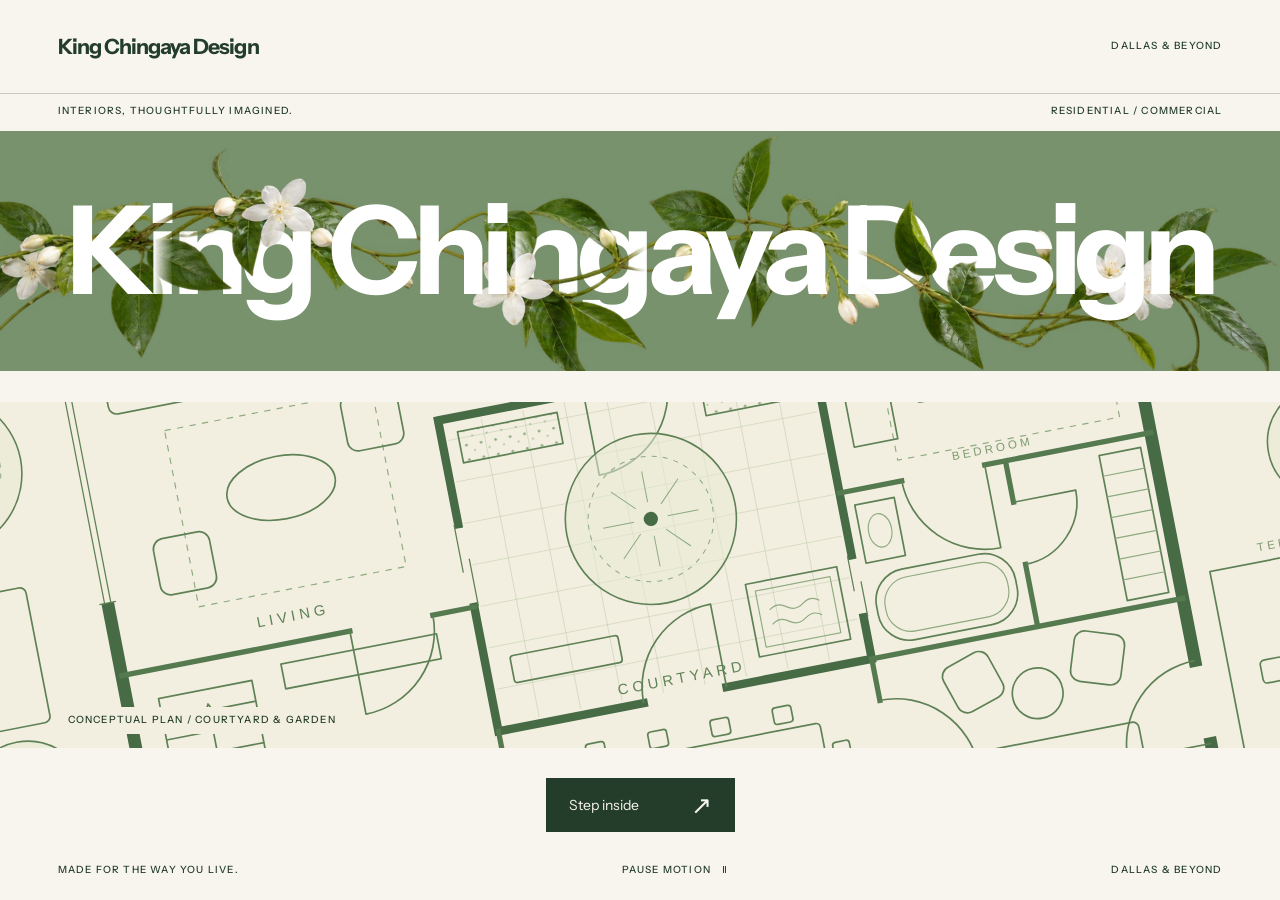
==== commit d87ebd85: "Apply Feedback 2 entrance, courtyard plan, gallery and footer" ====
--- a/index.html
+++ b/index.html
@@ -24,14 +24,16 @@
 
 <section class="entrance" id="entrance" aria-labelledby="entrance-title">
   <div class="entrance-caption micro"><span>Interiors, thoughtfully imagined.</span><span>Residential / Commercial</span></div>
-  <div class="brand-lockup">
-    <img class="jasmine-vines jasmine-back" src="assets/brand/jasmine-vines-v1.png" width="2172" height="724" alt="" aria-hidden="true" fetchpriority="high">
-    <p class="entrance-title" id="entrance-title">King Chingaya Design</p>
-    <img class="jasmine-vines jasmine-front" src="assets/brand/jasmine-vines-v1.png" width="2172" height="724" alt="" aria-hidden="true">
+  <div class="brand-band">
+    <div class="brand-lockup">
+      <div class="vine-strand vine-back" aria-hidden="true"><img class="jasmine-vines" src="assets/brand/jasmine-vines-v1.png" width="2172" height="724" alt="" aria-hidden="true" fetchpriority="high"></div>
+      <p class="entrance-title" id="entrance-title">King Chingaya Design</p>
+      <div class="vine-strand vine-front" aria-hidden="true"><img class="jasmine-vines" src="assets/brand/jasmine-vines-v1.png" width="2172" height="724" alt="" aria-hidden="true"></div>
+    </div>
   </div>
-  <a class="map-frame enter-map" href="#main" aria-label="Enter King Chingaya Design through the Dallas map">
-    <img class="dallas-map" src="assets/brand/dallas-map.jpeg" width="402" height="471" alt="Heather's pale-green historical map of Dallas and its surrounding area.">
-    <p class="map-label micro">Rooted in Dallas. Open to possibility.</p>
+  <a class="enter-plan" href="#main" aria-label="Enter King Chingaya Design through the conceptual floor plan">
+    <img class="floor-plan" src="assets/brand/entry-floor-plan.svg" width="1600" height="1040" alt="" aria-hidden="true">
+    <span class="plan-label micro" aria-hidden="true">Conceptual plan / Courtyard &amp; garden</span>
   </a>
   <a class="enter-button" href="#main"><span>Step inside</span><span class="enter-arrow" aria-hidden="true">↗</span></a>
   <div class="entrance-footer micro"><span>Made for the way you live.</span><button class="motion-toggle" type="button" aria-pressed="false" hidden>Pause motion <span aria-hidden="true">Ⅱ</span></button><span>Dallas &amp; beyond</span></div>
@@ -59,6 +61,9 @@
     <figure class="study study-4" data-image-number="11"><a href="assets/brief/bedroom-terrace.webp" class="study-image" data-lightbox data-title="Light at the threshold" data-kind="Spatial visualization" aria-label="Enlarge spatial visualization: Light at the threshold"><img src="assets/brief/bedroom-terrace.webp" width="1800" height="1020" alt="A bedroom visualization with warm evening light and glazing opening to a terrace." loading="lazy"><span class="image-open" aria-hidden="true">↗</span></a><figcaption><span>Light at the threshold</span><span>Spatial visualization</span></figcaption></figure>
     <figure class="study study-5" data-image-number="14"><a href="assets/brief/bedroom-artwork.webp" class="study-image" data-lightbox data-title="Art and everyday life" data-kind="Spatial visualization" aria-label="Enlarge spatial visualization: Art and everyday life"><img src="assets/brief/bedroom-artwork.webp" width="1390" height="1010" alt="A bedroom visualization with a large graphic artwork, timber floor and lounge chairs." loading="lazy"><span class="image-open" aria-hidden="true">↗</span></a><figcaption><span>Art and everyday life</span><span>Spatial visualization</span></figcaption></figure>
     <figure class="study study-6" data-image-number="18"><a href="assets/brief/bathroom.webp" class="study-image" data-lightbox data-title="A quieter contrast" data-kind="Spatial visualization" aria-label="Enlarge spatial visualization: A quieter contrast"><img src="assets/brief/bathroom.webp" width="1204" height="854" alt="A bathroom visualization with dark cabinetry, a pale stone vanity and restrained wall lights." loading="lazy"><span class="image-open" aria-hidden="true">↗</span></a><figcaption><span>A quieter contrast</span><span>Spatial visualization</span></figcaption></figure>
+    <figure class="study study-7"><a href="assets/brief/restaurant-window.png" class="study-image" data-lightbox data-title="A window onto green" data-kind="Spatial visualization" aria-label="Enlarge spatial visualization: A window onto green"><img src="assets/brief/restaurant-window.png" width="1597" height="1291" alt="A dining-room visualization with a large timber-framed window looking onto a hedge and trees, wooden chairs at pale tables, paper pendant lights, a potted tree and a green and white checkered floor." loading="lazy"><span class="image-open" aria-hidden="true">↗</span></a><figcaption><span>A window onto green</span><span>Spatial visualization</span></figcaption></figure>
+    <figure class="study study-8"><a href="assets/brief/restaurant-booths.png" class="study-image" data-lightbox data-title="Booths beneath a painted wall" data-kind="Spatial visualization" aria-label="Enlarge spatial visualization: Booths beneath a painted wall"><img src="assets/brief/restaurant-booths.png" width="1721" height="1252" alt="A dining visualization with mustard-yellow booth seating and timber tables beneath an illustrated landscape mural, an arched doorway, paper pendant lights, a framed newspaper and a green and white checkered floor." loading="lazy"><span class="image-open" aria-hidden="true">↗</span></a><figcaption><span>Booths beneath a painted wall</span><span>Spatial visualization</span></figcaption></figure>
+    <figure class="study study-9"><a href="assets/brief/restaurant-counter.png" class="study-image" data-lightbox data-title="Counter, booths and checkered floor" data-kind="Spatial visualization" aria-label="Enlarge spatial visualization: Counter, booths and checkered floor"><img src="assets/brief/restaurant-counter.png" width="1000" height="727" alt="A wider dining visualization with a curved timber counter holding a covered cake stand and a screen, glass display fridges, cone and paper pendant lights, mustard booths and a checkered floor." loading="lazy"><span class="image-open" aria-hidden="true">↗</span></a><figcaption><span>Counter, booths and checkered floor</span><span>Spatial visualization</span></figcaption></figure>
   </div>
 </section>
 
@@ -80,7 +85,8 @@
 <section class="confirmation-panel" id="confirmation-panel" tabindex="-1" aria-labelledby="confirmation-title" hidden><p class="micro">Preview complete</p><h3 id="confirmation-title">A good place to begin.</h3><p>No message was sent and no information was stored. You can email me directly when you’re ready to talk.</p><a class="text-link" href="mailto:heather@kingchingaya.com">Email me <span aria-hidden="true">↗</span></a><button class="line-button" type="button" id="start-over">Start over</button></section></form></section>
 </main>
 
-<footer id="site-footer" class="section-wrap"><div class="footer-top"><a class="wordmark footer-wordmark" data-placeholder="logo" href="#top" aria-label="King Chingaya Design, back to top">King Chingaya Design</a><p>Thoughtful spaces.<br>Personal connections.<br>A quiet sense of wonder.</p><div class="socials"><a href="mailto:heather@kingchingaya.com">Email <span aria-hidden="true">↗</span></a><span>Instagram<br><b>@king_chingaya_design</b></span><span>Substack<br><b>@heatherkingchingaya</b></span></div></div><div class="footer-bottom micro"><span>Dallas &amp; beyond / Residential &amp; commercial</span><a href="#top">Back to top <span aria-hidden="true">↑</span></a><span>© King Chingaya Design</span></div></footer>
+<footer id="site-footer"><div class="footer-inner section-wrap"><div class="footer-top"><a class="wordmark footer-wordmark" data-placeholder="logo" href="#top" aria-label="King Chingaya Design, back to top">King Chingaya Design</a><p>Thoughtful spaces.<br>Personal connections.<br>A quiet sense of wonder.</p><div class="socials"><a href="mailto:heather@kingchingaya.com">Email <span aria-hidden="true">↗</span></a><span>Instagram<br><b>@king_chingaya_design</b></span><span>Substack<br><b>@heatherkingchingaya</b></span></div></div><div class="footer-bottom micro"><span>Dallas &amp; beyond / Residential &amp; commercial</span><a href="#top">Back to top <span aria-hidden="true">↑</span></a><span>© King Chingaya Design</span></div></div>
+<div class="footer-mark"><p class="footer-mark-text"><span class="footer-mark-a">King Chingaya</span> <span class="footer-mark-b">Design</span></p></div></footer>
 
 <dialog class="lightbox" id="study-viewer" aria-labelledby="viewer-title"><div class="viewer-top"><div><p class="micro" id="viewer-kind"></p><h2 id="viewer-title">Design study</h2></div><button class="viewer-close" type="button" aria-label="Close image viewer">Close <span aria-hidden="true">×</span></button></div><div class="viewer-image-wrap"><img id="viewer-image" alt=""></div><div class="viewer-bottom"><button type="button" id="viewer-prev" aria-label="Previous study">← <span>Previous</span></button><span class="micro" id="viewer-count" aria-live="polite"></span><button type="button" id="viewer-next" aria-label="Next study"><span>Next</span> →</button></div></dialog>
 </body>
--- a/styles.css
+++ b/styles.css
@@ -1,41 +1,42 @@
 @font-face{font-family:Fraunces;src:url('assets/fonts/fraunces-latin-full-normal.woff2') format('woff2');font-style:normal;font-weight:100 900;font-display:swap}
 @font-face{font-family:Fraunces;src:url('assets/fonts/fraunces-latin-full-italic.woff2') format('woff2');font-style:italic;font-weight:100 900;font-display:swap}
 @font-face{font-family:Instrument;src:url('assets/fonts/instrument-sans-latin-wght-normal.woff2') format('woff2');font-style:normal;font-weight:400 700;font-display:swap}
-:root{--paper:#f8f5ee;--sage:#e2e9d9;--olive:#d4d9a4;--green:#466b45;--lavender:#e5e6ed;--mauve:#ebe7df;--ink:#284d70;--stone:#a29587;--line:rgba(40,77,112,.23);--gutter:clamp(22px,4.5vw,76px);--serif:Instrument,Arial,sans-serif;--sans:Instrument,Arial,sans-serif}
+:root{--paper:#f8f5ee;--sage:#e2e9d9;--sage-band:#78926d;--plan-paper:#f3efe0;--olive:#d4d9a4;--green:#466b45;--lavender:#e5e6ed;--mauve:#ebe7df;--ink:#233d2a;--stone:#a29587;--line:rgba(35,61,42,.23);--gutter:clamp(22px,4.5vw,76px);--serif:Instrument,Arial,sans-serif;--sans:Instrument,Arial,sans-serif;--name-size:9.6vw}
 *{box-sizing:border-box}html{color:var(--ink);background:var(--paper);scroll-padding-top:100px}body{margin:0;font-family:var(--sans);font-size:17px;line-height:1.6}body.viewer-open{overflow:hidden}button,input,textarea{font:inherit;color:inherit}button,a,summary{-webkit-tap-highlight-color:transparent}button,summary{cursor:pointer}button{border-radius:0}button:disabled{cursor:default}a{color:inherit;text-underline-offset:.25em}img,svg{display:block;max-width:100%}img{width:100%;height:auto}figure,p{margin:0}p+p{margin-top:1.15em}
 h1,h2,h3{font-family:var(--serif);font-weight:400;line-height:1.06;letter-spacing:-.045em;margin:0;text-wrap:balance}h1{font-size:clamp(45px,6.1vw,91px)}h2{font-size:clamp(40px,4.9vw,72px)}h3{font-size:clamp(34px,3.3vw,48px)}em{font-weight:inherit;font-style:normal}
-button:focus-visible,a:focus-visible,summary:focus-visible,input:focus-visible,textarea:focus-visible{outline:3px solid #6b4794;outline-offset:5px}.process :focus-visible,footer :focus-visible{outline-color:var(--ink)}#main:focus{outline:none}[hidden]{display:none!important}.sr-only{position:absolute;width:1px;height:1px;padding:0;margin:-1px;overflow:hidden;clip-path:inset(50%);white-space:nowrap;border:0}.micro{font-size:10px;font-weight:500;line-height:1.45;letter-spacing:.12em;text-transform:uppercase}.section-wrap{padding-inline:var(--gutter)}.section-index{margin-bottom:36px}.body-copy{max-width:57ch}.skip-link{position:fixed;top:12px;left:16px;z-index:100;padding:14px 20px;background:var(--ink);color:var(--paper);transform:translateY(-180%)}.skip-link:focus{transform:none}
-.site-header{min-height:94px;display:flex;align-items:center;justify-content:space-between;gap:24px;padding:16px var(--gutter);background:var(--paper);position:relative;z-index:5;border-bottom:1px solid var(--line)}.wordmark{display:inline-flex;flex-direction:column;align-items:center;flex-shrink:0;justify-content:center;min-height:52px;text-decoration:none;line-height:1.1}.wordmark>span:first-child{font-family:var(--serif);font-size:25px;letter-spacing:-1.1px}.wordmark-small{font-family:var(--sans);font-size:8px;letter-spacing:.5em;padding-left:.5em;margin-top:7px}.header-location{white-space:nowrap}.site-nav{display:flex;align-items:center;gap:clamp(14px,1.7vw,30px)}.site-nav a{min-height:44px;display:inline-flex;align-items:center;gap:16px;text-decoration:none;font-size:12px;line-height:1.2}.site-nav a:hover{text-decoration:underline}.site-nav a:last-child{border-bottom:1px solid currentColor}.menu-button{display:none;min-height:44px;padding:8px 0 8px 18px;border:0;background:none;font-size:13px}.menu-button span{margin-left:12px;font-size:24px}.js-ready .header-location{display:none}.entry-active .header-location{display:block}.entry-active .site-nav{display:none}.entry-active .menu-button{display:none!important}
-.wordmark{font-family:var(--sans);font-size:clamp(17px,1.65vw,25px);font-weight:600;letter-spacing:-.045em;white-space:nowrap;flex-direction:row}
-.entrance{position:relative;min-height:calc(100svh - 94px);overflow:hidden;isolation:isolate;background:var(--paper);display:flex;flex-direction:column;align-items:center}.entrance-caption{width:100%;display:flex;justify-content:space-between;padding:24px var(--gutter) 0}.brand-lockup{position:relative;display:grid;place-items:center;width:calc(100% - var(--gutter)*2);max-width:1350px;height:clamp(125px,20vw,285px);margin:20px 0 4px;isolation:isolate}.jasmine-vines{position:absolute;inset:0;width:100%;height:100%;object-fit:contain;pointer-events:none;user-select:none}.jasmine-back{z-index:0}.jasmine-front{z-index:2;clip-path:polygon(0 30%,21% 30%,21% 67%,35% 67%,35% 31%,52% 31%,52% 66%,70% 66%,70% 30%,100% 30%,100% 77%,0 77%)}.entrance-title{position:relative;z-index:1;font-family:var(--sans);font-size:clamp(18px,5.4vw,84px);font-weight:600;line-height:1.05;letter-spacing:-.05em;white-space:nowrap;text-align:center}.map-frame{width:min(270px,58vw);margin:4px auto 24px;position:relative}.dallas-map{width:100%;height:auto;mix-blend-mode:multiply}.map-label{text-align:center;margin-top:15px;font-size:8px;white-space:nowrap;letter-spacing:.07em}.enter-button{min-height:54px;display:flex;align-items:center;justify-content:space-between;gap:52px;background:var(--ink);color:var(--paper);text-decoration:none;padding:12px 23px;border:0;font-size:14px;z-index:2}.enter-arrow{font-size:25px;line-height:1}.enter-button:hover{background:var(--green)}.entrance-footer{width:100%;margin-top:auto;padding:24px var(--gutter) 16px;display:flex;align-items:center;justify-content:space-between;gap:20px}.motion-toggle{min-height:44px;font:inherit;letter-spacing:inherit;text-transform:uppercase;background:none;border:0;padding:10px}.motion-toggle span{margin-left:8px}
+button:focus-visible,a:focus-visible,summary:focus-visible,input:focus-visible,textarea:focus-visible{outline:3px solid #6b4794;outline-offset:5px}.process :focus-visible,footer :focus-visible{outline-color:var(--ink)}.enter-plan:focus-visible{outline-offset:-9px}#main:focus{outline:none}main section[tabindex="-1"]:focus{outline:none}[hidden]{display:none!important}.sr-only{position:absolute;width:1px;height:1px;padding:0;margin:-1px;overflow:hidden;clip-path:inset(50%);white-space:nowrap;border:0}.micro{font-size:10px;font-weight:500;line-height:1.45;letter-spacing:.12em;text-transform:uppercase}.section-wrap{padding-inline:var(--gutter)}.section-index{margin-bottom:36px}.body-copy{max-width:57ch}.skip-link{position:fixed;top:12px;left:16px;z-index:100;padding:14px 20px;background:var(--ink);color:var(--paper);transform:translateY(-180%)}.skip-link:focus{transform:none}
+.site-header{min-height:94px;display:flex;align-items:center;justify-content:space-between;gap:24px;padding:16px var(--gutter);background:var(--paper);position:relative;z-index:5;border-bottom:1px solid var(--line)}.wordmark{display:inline-flex;flex-direction:row;align-items:center;flex-shrink:0;justify-content:center;min-height:52px;text-decoration:none;line-height:1.1;font-family:var(--sans);font-size:clamp(17px,1.65vw,25px);font-weight:700;letter-spacing:-.045em;white-space:nowrap}.header-location{white-space:nowrap}.site-nav{display:flex;align-items:center;gap:clamp(14px,1.7vw,30px)}.site-nav a{min-height:44px;display:inline-flex;align-items:center;gap:16px;text-decoration:none;font-size:12px;line-height:1.2}.site-nav a:hover{text-decoration:underline}.site-nav a:last-child{border-bottom:1px solid currentColor}.menu-button{display:none;min-height:44px;padding:8px 0 8px 18px;border:0;background:none;font-size:13px}.menu-button span{margin-left:12px;font-size:24px}.js-ready .header-location{display:none}.entry-active .header-location{display:block}.entry-active .site-nav{display:none}.entry-active .menu-button{display:none!important}
+/* Entrance: white wordmark on a solid sage band, one jasmine strand woven through it, then the diagonal floor plan. */
+.entrance{position:relative;min-height:calc(100svh - 94px);overflow:hidden;isolation:isolate;background:var(--paper);display:flex;flex-direction:column;align-items:center}.entrance-caption{width:100%;display:flex;justify-content:space-between;padding:10px var(--gutter) 12px}
+.brand-band{width:100%;background:var(--sage-band);color:#fff;overflow:hidden;padding-block:max(14px,4.6vw)}.brand-lockup{position:relative;display:grid;place-items:center;width:100%;isolation:isolate}.entrance-title{position:relative;z-index:1;margin:0;font-family:var(--sans);font-size:var(--name-size);font-weight:700;line-height:1;letter-spacing:-.055em;white-space:nowrap;text-align:center;color:#fff}
+.vine-strand{position:absolute;left:0;right:0;top:50%;aspect-ratio:1933/369;transform:translateY(-50%);overflow:hidden;pointer-events:none;user-select:none}.vine-strand .jasmine-vines{display:block;width:112.36%;max-width:none;height:auto;margin-left:-11.236%;pointer-events:none}.vine-back{z-index:0}.vine-front{z-index:2;-webkit-mask-image:linear-gradient(90deg,transparent 0 12%,#000 13.5% 21%,transparent 22.5% 40%,#000 41.5% 49%,transparent 50.5% 67%,#000 68.5% 76%,transparent 77.5%);mask-image:linear-gradient(90deg,transparent 0 12%,#000 13.5% 21%,transparent 22.5% 40%,#000 41.5% 49%,transparent 50.5% 67%,#000 68.5% 76%,transparent 77.5%)}
+.enter-plan{position:relative;display:block;width:100%;height:clamp(250px,40vw,640px);margin:clamp(16px,2.4vw,34px) 0;overflow:hidden;background:var(--plan-paper);color:var(--ink);text-decoration:none}.floor-plan{position:absolute;left:50%;top:50%;width:132%;max-width:none;height:auto;transform:translate(-50%,-50%) rotate(-11deg);pointer-events:none}.plan-label{position:absolute;left:var(--gutter);bottom:14px;padding:6px 10px;background:var(--plan-paper)}
+.enter-button{min-height:54px;display:flex;align-items:center;justify-content:space-between;gap:52px;background:var(--ink);color:var(--paper);text-decoration:none;padding:12px 23px;border:0;font-size:14px;z-index:2}.enter-arrow{font-size:25px;line-height:1}.enter-button:hover{background:var(--green)}.entrance-footer{width:100%;margin-top:auto;padding:8px var(--gutter);display:flex;align-items:center;justify-content:space-between;gap:20px}.motion-toggle{min-height:44px;font:inherit;letter-spacing:inherit;text-transform:uppercase;background:none;border:0;padding:10px}.motion-toggle span{margin-left:8px}
 .home-intro{padding-top:92px;background:var(--paper)}.intro-heading{max-width:1110px}.eyebrow{margin-bottom:26px}.intro-heading em{color:var(--green)}.intro-bottom{display:flex;justify-content:space-between;gap:50px;align-items:end;margin:40px 0 68px}.intro-bottom>p{max-width:560px;font-size:18px}.text-link{display:inline-flex;align-items:center;justify-content:space-between;gap:32px;min-height:46px;padding:7px 0;border-bottom:1px solid currentColor;text-decoration:none;flex-shrink:0}.text-link span{font-size:25px}.text-link:hover{color:var(--green)}.intro-image{margin:0 calc(-1 * var(--gutter))}.intro-image>img{max-height:790px;aspect-ratio:1.96;object-fit:cover;object-position:center 58%}.intro-image figcaption{padding:18px var(--gutter);display:flex;gap:20px;justify-content:space-between;background:var(--paper)}.philosophy{background:var(--paper);padding-block:95px 38px}.philosophy-grid{display:grid;grid-template-columns:1.15fr 1fr;gap:10vw}.philosophy-foot{border-top:1px solid var(--line);margin-top:74px;padding-top:23px;display:flex;justify-content:space-between;gap:24px}
-.work{padding-block:100px 110px}.section-heading{display:flex;align-items:end;justify-content:space-between;gap:60px;margin-bottom:74px}.section-heading .section-index{margin-bottom:20px}.work-note{max-width:30ch;font-size:15px}.featured-studies{display:grid;grid-template-columns:repeat(12,minmax(0,1fr));align-items:start;row-gap:45px}.study{min-width:0;position:relative}.study-1{grid-column:1/span 7}.study-2{grid-column:7/span 6;margin-top:26%;margin-left:-9%;z-index:2}.study-3{grid-column:2/span 5;margin-top:-4%;z-index:3}.study-4{grid-column:6/span 7;margin-top:14%;margin-left:-7%}.study-5{grid-column:1/span 7;margin-top:-5%;z-index:2}.study-6{grid-column:7/span 6;margin-top:20%;margin-left:-8%;z-index:3}.study:focus-within{z-index:5}.study-image{display:block;position:relative;background:transparent;border:0;padding:0;overflow:hidden;box-shadow:0 10px 24px rgba(40,50,35,.13)}.study-image img{width:100%;height:auto;aspect-ratio:auto;object-fit:contain;border:0;padding:0}.image-open{position:absolute;bottom:12px;right:12px;display:grid;place-items:center;width:44px;height:44px;background:var(--paper);font-size:25px}.study figcaption{display:flex;justify-content:space-between;gap:20px;padding:13px 0;line-height:1.4;border:0;background:var(--paper)}.study figcaption>span:first-child{font-family:var(--sans);font-size:18px;font-weight:500;letter-spacing:-.02em}.study figcaption>span:last-child{font-size:8px;letter-spacing:.08em;text-transform:uppercase;align-self:center;text-align:right}
+/* Gallery: nine unframed studies; neighbours meet with only a slight edge overlap, never across captions. */
+.work{padding-block:100px 110px}.section-heading{display:flex;align-items:end;justify-content:space-between;gap:60px;margin-bottom:74px}.section-heading .section-index{margin-bottom:20px}.work-note{max-width:30ch;font-size:15px}.featured-studies{display:grid;grid-template-columns:repeat(12,minmax(0,1fr));align-items:start;gap:clamp(40px,5vw,72px) 0}.study{min-width:0;position:relative;z-index:1}
+.study-1{grid-row:1;grid-column:1/span 7}.study-2{grid-row:1;grid-column:8/span 5;margin-top:12%;margin-left:-4%;z-index:2}.study-3{grid-row:2;grid-column:2/span 5}.study-4{grid-row:2;grid-column:7/span 6;margin-top:8%;margin-left:-4%;z-index:2}.study-5{grid-row:3;grid-column:1/span 6}.study-6{grid-row:3;grid-column:7/span 5;margin-top:14%;margin-left:-4%;z-index:2}.study-7{grid-row:4;grid-column:1/span 6}.study-8{grid-row:4;grid-column:7/span 6;margin-top:10%;margin-left:-4%;z-index:2}.study-9{grid-row:5;grid-column:3/span 7}.study:focus-within{z-index:5}
+.study-image{display:block;position:relative;background:transparent;border:0;padding:0;overflow:hidden;box-shadow:0 10px 24px rgba(40,50,35,.13)}.study-image img{width:100%;height:auto;aspect-ratio:auto;object-fit:contain;border:0;padding:0}.image-open{position:absolute;bottom:12px;left:12px;display:grid;place-items:center;width:44px;height:44px;background:var(--paper);font-size:25px}.study figcaption{display:flex;flex-direction:column;gap:4px;padding:13px 6% 13px 0;line-height:1.4;border:0}.study figcaption>span:first-child{font-family:var(--sans);font-size:18px;font-weight:500;letter-spacing:-.02em}.study figcaption>span:last-child{font-size:8px;letter-spacing:.08em;text-transform:uppercase;align-self:start;text-align:left}
 .about{display:grid;grid-template-columns:.9fr 1fr;gap:10vw;align-items:start;padding-block:100px;background:var(--paper)}.portrait-frame{margin-top:72px}.portrait-space{display:flex;flex-direction:column;align-items:center;justify-content:center;aspect-ratio:.8;background:var(--mauve);border:0;outline:0}.portrait-initial{font-family:var(--serif);font-style:italic;font-weight:300;font-size:140px;color:var(--ink);line-height:1.3}.portrait-space>.micro{padding:20px;text-align:center}.portrait-caption{display:flex;justify-content:space-between;gap:15px;padding:20px 0;align-items:center;font-size:16px}.about-content h2{margin-bottom:34px}.about-content .body-copy{font-size:16px}.process{background:var(--sage);color:var(--ink);padding-block:104px}.split-heading{display:grid;grid-template-columns:1.15fr 1fr;gap:10vw;align-items:end;margin-bottom:65px}.split-heading>p{max-width:51ch}.process h2 em{color:var(--ink)}.accordion>details{border-top:1px solid currentColor;border-color:color-mix(in srgb,currentColor 35%,transparent)}.accordion>details:last-child{border-bottom:1px solid currentColor;border-color:color-mix(in srgb,currentColor 35%,transparent)}.accordion summary{display:grid;grid-template-columns:60px minmax(0,1fr) 30px;gap:20px;align-items:center;padding:28px 0;min-height:92px;list-style:none}.row-number{font-size:11px;letter-spacing:.12em;align-self:start;padding-top:13px}.row-title{font-family:var(--serif);font-size:clamp(26px,3.1vw,45px);line-height:1.15;letter-spacing:-.035em}.plus{display:block;width:22px;height:22px;position:relative;flex-shrink:0}.plus:before,.plus:after{content:'';position:absolute;background:currentColor}.plus:before{width:22px;height:1px;left:0;top:10px}.plus:after{width:1px;height:22px;top:0;left:10px}details[open]>summary .plus:after{display:none}.accordion-body{max-width:730px;padding:0 45px 32px 80px}.accordion-body .price{font-size:13px;letter-spacing:.07em;text-transform:uppercase;margin-bottom:16px}.accordion-body p+p{margin-top:0}.services{background:var(--olive);padding-block:104px}.services h2 em{color:#39462e}
 .inquiry{display:grid;grid-template-columns:1fr 1.05fr;gap:9vw;padding-block:112px}.inquiry-intro h2{font-size:clamp(42px,4.2vw,62px);margin-bottom:30px}.inquiry-intro>p:not(.micro){max-width:46ch;font-size:16px}.email-link{display:inline-flex;min-height:44px;align-items:center;gap:16px;font-size:16px;margin-top:20px;overflow-wrap:anywhere}.preview-note{padding:20px;background:var(--sage);margin-top:28px}.preview-note p{font-size:13px;line-height:1.55;margin-top:10px}form,fieldset{min-width:0}fieldset{border:0;margin:0;padding:0}#form-fields>fieldset{margin-bottom:30px}legend,.field>label{font-size:16px;font-weight:500;margin-bottom:12px;padding:0}.required{font-size:11px;font-weight:400}.choice-grid{display:grid;grid-template-columns:1fr 1fr;gap:12px}.choice-grid label,.check-list label{display:flex;position:relative;gap:12px;min-height:46px;cursor:pointer;align-items:center}.choice-grid label{border:1px solid var(--line);padding:13px 14px}.choice-grid label:has(input:checked){background:var(--lavender);border-color:var(--ink)}input[type=radio],input[type=checkbox]{accent-color:var(--green);width:18px;height:18px;flex-shrink:0;margin:0}.check-list{display:grid;grid-template-columns:1fr}.check-list label{font-size:15px}.field-help{font-size:12px;margin:0 0 10px;line-height:1.5}.form-row{display:grid;grid-template-columns:1fr 1fr;gap:24px}.field{margin-bottom:28px}.field>label{display:block;margin-bottom:4px}.field input,.field textarea{width:100%;border:0;border-bottom:1px solid var(--ink);background:transparent;border-radius:0;padding:10px 2px;min-height:44px}.field textarea{resize:vertical}.field input[aria-invalid=true]{border-bottom:2px solid #902930}.solid-button,.line-button{display:inline-flex;min-height:48px;align-items:center;justify-content:space-between;gap:35px;padding:13px 20px;border:1px solid var(--ink);font-size:14px;text-decoration:none}.solid-button{background:var(--ink);color:var(--paper)}.solid-button:hover{background:var(--green)}.line-button{background:transparent}.form-footnote{font-size:11px;margin-top:15px}.form-error{color:#711e27;background:#f9e2e1;border:1px solid #ab5c62;padding:13px 16px;margin:0 0 20px;font-size:14px}.review-panel h3,.confirmation-panel h3{margin:16px 0 30px}.review-panel dl{margin:30px 0}.review-panel dl>div{padding:14px 0;border-top:1px solid var(--line)}.review-panel dt{font-size:10px;letter-spacing:.1em;text-transform:uppercase;margin-bottom:6px}.review-panel dd{margin:0;white-space:pre-wrap;overflow-wrap:anywhere}.action-row{display:flex;gap:12px;flex-wrap:wrap;margin-top:30px}.confirmation-panel .text-link{margin:20px 24px 20px 0}
-footer{background:var(--paper);color:var(--ink);padding-block:64px 20px}.footer-top{display:grid;grid-template-columns:1fr 1fr 1fr;gap:6vw}.footer-wordmark{align-self:start;justify-self:start}.footer-wordmark>span:first-child{font-size:34px}.footer-top>p{font-family:var(--serif);font-size:29px;line-height:1.3;letter-spacing:-.025em}.socials{display:grid;gap:16px;font-size:12px}.socials>a{min-height:44px;display:flex;align-items:center;gap:20px}.socials b{font-weight:400}.footer-bottom{display:flex;justify-content:space-between;align-items:center;gap:25px;border-top:1px solid var(--line);margin-top:70px;padding-top:17px}.footer-bottom>a{display:inline-flex;min-height:44px;align-items:center;gap:16px}
-.lightbox{width:calc(100vw - 48px);max-width:1400px;height:calc(100dvh - 48px);max-height:none;padding:26px 32px 16px;border:0;color:var(--ink);background:var(--paper)}.lightbox[open]{display:grid;grid-template-rows:auto minmax(0,1fr) auto;gap:20px}.lightbox::backdrop{background:#152a3ae8}.viewer-top{display:flex;justify-content:space-between;gap:24px;align-items:center}.viewer-top h2{font-size:26px;margin-top:4px}.viewer-top button,.viewer-bottom button{min-height:44px;min-width:44px;border:0;background:none}.viewer-close{font-size:13px}.viewer-close span{font-size:30px;margin-left:15px}.viewer-image-wrap{min-height:0;display:flex;align-items:center;justify-content:center}.viewer-image-wrap img{width:100%;height:100%;object-fit:contain}.viewer-bottom{display:flex;justify-content:space-between;gap:20px;align-items:center;border-top:1px solid var(--line);padding-top:10px}.viewer-bottom button{display:flex;align-items:center;gap:20px;font-size:20px}.viewer-bottom button span{font-size:13px}
+/* Footer: contact and navigation first; the oversized two-green name closes the page, cropped only within .footer-mark. */
+footer{background:var(--paper);color:var(--ink);padding-top:64px}.footer-top{display:grid;grid-template-columns:1fr 1fr 1fr;gap:6vw}.footer-wordmark{align-self:start;justify-self:start;font-size:clamp(18px,1.65vw,25px)}.footer-top>p{font-family:var(--serif);font-size:29px;line-height:1.3;letter-spacing:-.025em}.socials{display:grid;gap:16px;font-size:12px}.socials>a{min-height:44px;display:flex;align-items:center;gap:20px}.socials b{font-weight:400}.footer-bottom{display:flex;justify-content:space-between;align-items:center;gap:25px;border-top:1px solid var(--line);margin-top:70px;padding-block:17px 8px}.footer-bottom>a{display:inline-flex;min-height:44px;align-items:center;gap:16px}
+.footer-mark{width:100%;overflow:hidden;font-size:var(--name-size);height:.78em;margin-top:clamp(20px,3.5vw,56px)}.footer-mark-text{margin:0;font-family:var(--sans);font-size:1em;font-weight:700;line-height:1;letter-spacing:-.055em;white-space:nowrap;text-align:center}.footer-mark-a{color:var(--green)}.footer-mark-b{color:var(--sage-band)}
+.lightbox{width:calc(100vw - 48px);max-width:1400px;height:calc(100dvh - 48px);max-height:none;padding:26px 32px 16px;border:0;color:var(--ink);background:var(--paper)}.lightbox[open]{display:grid;grid-template-rows:auto minmax(0,1fr) auto;gap:20px}.lightbox::backdrop{background:#17271ce8}.viewer-top{display:flex;justify-content:space-between;gap:24px;align-items:center}.viewer-top h2{font-size:26px;margin-top:4px}.viewer-top button,.viewer-bottom button{min-height:44px;min-width:44px;border:0;background:none}.viewer-close{font-size:13px}.viewer-close span{font-size:30px;margin-left:15px}.viewer-image-wrap{min-height:0;display:flex;align-items:center;justify-content:center}.viewer-image-wrap img{width:100%;height:100%;object-fit:contain}.viewer-bottom{display:flex;justify-content:space-between;gap:20px;align-items:center;border-top:1px solid var(--line);padding-top:10px}.viewer-bottom button{display:flex;align-items:center;gap:20px;font-size:20px}.viewer-bottom button span{font-size:13px}
+/* Desktop entry fits the first screen: 100svh minus header 94 + caption 36.5 + CTA 54 + entrance footer 60 (+7.5 slack) = 252px, minus brand band 18.8vw and plan margins 4.8vw = 23.6vw. Never taller than the original 40vw. */
+@media(min-width:801px){.enter-plan{height:clamp(220px,min(40vw,calc(100svh - 252px - 23.6vw)),640px)}}
 @media(min-width:1600px){.section-wrap{padding-inline:max(var(--gutter),calc((100vw - 1450px)/2))}}
-@media(max-width:1050px){.site-nav{gap:16px}.site-nav a{font-size:11px}.site-header .wordmark>span:first-child{font-size:22px}.philosophy-grid,.about,.split-heading,.inquiry{gap:6vw}.plan-frame{width:min(680px,90vw)}.collection-grid{grid-template-columns:repeat(2,minmax(0,1fr))}}
+@media(max-width:1050px){.site-nav{gap:13px}.site-nav a{font-size:10px}.wordmark{font-size:19px}.philosophy-grid,.about,.split-heading,.inquiry{gap:6vw}}
 @media(max-width:800px){
- .site-header{min-height:82px;padding-block:14px;flex-wrap:wrap}.site-nav{width:100%;display:flex;flex-wrap:wrap;gap:0 25px}.site-nav a{font-size:13px}.js-ready .menu-button{display:flex;align-items:center}.js-ready .site-nav{display:none}.js-ready .site-nav.is-open{display:flex;flex-direction:column;align-items:stretch;padding-block:15px}.site-nav a:last-child{border-bottom:0}.entrance{min-height:max(670px,calc(100svh - 82px))}.entrance-caption{font-size:8px}.entrance-title{font-size:72px;margin-top:48px}.plan-frame{width:95vw;margin-top:8px}.entrance-footer{font-size:8px}.home-intro{padding-top:70px}.intro-bottom{margin:30px 0 40px;align-items:start}.intro-bottom>p{max-width:38ch;font-size:16px}.intro-image>img{aspect-ratio:1.5}.philosophy-grid,.about,.split-heading,.inquiry{grid-template-columns:1fr;gap:34px}.body-copy{max-width:65ch}.section-heading{display:block}.work-note{margin-top:24px;max-width:40ch}.featured-studies{gap:35px}.study-2{margin-top:65px}.study figcaption{flex-direction:column;gap:6px}.study figcaption>span:last-child{align-self:start;text-align:left}.portrait-frame{margin-top:0;max-width:480px;width:100%}.portrait-space{aspect-ratio:1}.about-content{max-width:650px}.about-content h2 br{display:none}.split-heading>p{max-width:65ch}.inquiry-intro h2{max-width:16ch}.inquiry-intro>p:not(.micro){max-width:65ch}.inquiry .preview-note{max-width:550px}.footer-top{grid-template-columns:1fr 1fr;gap:40px}.socials{grid-column:1/-1;grid-template-columns:repeat(3,1fr);align-items:center}
+ .site-header{min-height:82px;padding-block:14px;flex-wrap:wrap}.site-nav{width:100%;display:flex;flex-wrap:wrap;gap:0 25px}.site-nav a{font-size:13px}.js-ready .menu-button{display:flex;align-items:center}.js-ready .site-nav{display:none}.js-ready .site-nav.is-open{display:flex;flex-direction:column;align-items:stretch;padding-block:15px}.site-nav a:last-child{border-bottom:0}.entrance{min-height:calc(100svh - 82px)}.entrance-caption{font-size:8px}.entrance-footer{font-size:8px}.home-intro{padding-top:70px}.intro-bottom{margin:30px 0 40px;align-items:start}.intro-bottom>p{max-width:38ch;font-size:16px}.intro-image>img{aspect-ratio:1.5}.philosophy-grid,.about,.split-heading,.inquiry{grid-template-columns:1fr;gap:34px}.body-copy{max-width:65ch}.section-heading{display:block}.work-note{margin-top:24px;max-width:40ch}.featured-studies{gap:35px 0}.portrait-frame{margin-top:0;max-width:480px;width:100%}.portrait-space{aspect-ratio:1}.about-content{max-width:650px}.about-content h2 br{display:none}.split-heading>p{max-width:65ch}.inquiry-intro h2{max-width:16ch}.inquiry-intro>p:not(.micro){max-width:65ch}.inquiry .preview-note{max-width:550px}.footer-top{grid-template-columns:1fr 1fr;gap:40px}.socials{grid-column:1/-1;grid-template-columns:repeat(3,1fr);align-items:center}.footer-wordmark{font-size:22px}
 }
 @media(max-width:520px){
- body{font-size:16px}.micro{font-size:9px}.header-location{font-size:8px;max-width:70px;white-space:normal;text-align:right}.site-header .wordmark>span:first-child{font-size:23px}.entrance{min-height:max(600px,calc(100svh - 82px))}.entrance-caption{justify-content:center;padding-top:25px}.entrance-caption>span:last-child{display:none}.entrance-title{margin-top:38px;font-size:clamp(54px,14.8vw,76px)}.plan-frame{width:112%;max-width:none;margin-top:20px}.plan-label{font-size:6px;bottom:14px;letter-spacing:.06em}.enter-button{margin-top:20px;min-height:53px;padding:12px 21px;font-size:14px}.entrance-footer{flex-wrap:wrap;justify-content:center;padding-top:25px;gap:5px 14px}.entrance-footer>span{font-size:8px}.entrance-footer>span:last-child{display:none}.motion-toggle{font-size:8px}.cloud{width:430px;height:230px}.cloud-one{left:-260px;top:20%}.cloud-two{right:-320px;top:53%}h1{font-size:clamp(39px,10.3vw,57px)}h2{font-size:clamp(37px,10.5vw,54px)}.section-index{margin-bottom:24px}.home-intro{padding-top:56px}.intro-bottom{display:block;margin-bottom:36px}.intro-bottom .text-link{margin-top:22px}.intro-image>img{aspect-ratio:1.04}.intro-image figcaption{align-items:start;padding-block:14px}.intro-image figcaption>span:first-child{max-width:18ch}.intro-image figcaption>span:last-child{max-width:15ch;text-align:right}.philosophy{padding-block:62px 25px}.philosophy-grid{gap:28px}.philosophy-foot{margin-top:42px;flex-direction:column;gap:11px}.work{padding-block:65px}.section-heading{margin-bottom:35px}.featured-studies{grid-template-columns:1fr;gap:30px}.study-2,.study-3{margin:0;width:auto;grid-column:auto}.study-2 .study-image img{aspect-ratio:1.1}.study-3 .study-image img{aspect-ratio:1.2}.study figcaption{flex-direction:row}.study figcaption>span:first-child{font-size:20px}.study figcaption>span:last-child{max-width:13ch;text-align:right;font-size:8px}.collection{margin-top:35px}.collection-grid{grid-template-columns:1fr;gap:25px}.collection-grid figcaption>span:last-child{text-align:left;max-width:none}.about,.process,.services,.inquiry{padding-block:65px}.portrait-space{aspect-ratio:.93;border-width:10px}.portrait-initial{font-size:110px}.portrait-caption{font-size:14px}.split-heading{gap:26px;margin-bottom:38px}.accordion summary{grid-template-columns:26px minmax(0,1fr) 22px;gap:12px;min-height:84px;padding:24px 0}.row-number{font-size:9px;padding-top:9px}.row-title{font-size:28px}.accordion-body{padding:0 3px 26px 38px;font-size:15px}.inquiry{gap:42px}.inquiry-intro h2{font-size:45px}.form-row{grid-template-columns:1fr;gap:0}.choice-grid{gap:10px}.choice-grid label{padding:12px 10px;gap:8px;font-size:14px}.email-link{font-size:14px;gap:10px}footer{padding-top:50px}.footer-top{grid-template-columns:1fr;gap:30px}.footer-top>p{font-size:26px}.socials{grid-template-columns:1fr;gap:14px}.footer-bottom{margin-top:35px;flex-direction:column;align-items:start;gap:10px}.lightbox{width:100vw;height:100dvh;padding:18px 16px 10px}.viewer-top{align-items:start}.viewer-top h2{font-size:23px}.viewer-top .micro{font-size:8px}.viewer-close{display:flex;align-items:center;font-size:0;padding:0 8px}.viewer-close span{margin:0}.viewer-bottom button{gap:8px}
+ body{font-size:16px}.micro{font-size:9px}.site-header{gap:8px}.wordmark{font-size:clamp(17px,5vw,22px)}.menu-button{padding-left:8px}.menu-button span{margin-left:7px}.header-location{font-size:7px;max-width:55px;white-space:normal;text-align:right}.entrance-caption{justify-content:center;padding-top:25px}.entrance-caption>span:last-child{display:none}.floor-plan{width:200%}.plan-label{font-size:7px;bottom:10px;letter-spacing:.06em}.enter-button{min-height:53px;padding:12px 21px;font-size:14px}.entrance-footer{flex-wrap:wrap;justify-content:center;padding-top:18px;gap:5px 14px}.entrance-footer>span{font-size:8px}.entrance-footer>span:last-child{display:none}.motion-toggle{font-size:8px}h1{font-size:clamp(39px,10.3vw,57px)}h2{font-size:clamp(37px,10.5vw,54px)}.section-index{margin-bottom:24px}.home-intro{padding-top:56px}.intro-bottom{display:block;margin-bottom:36px}.intro-bottom .text-link{margin-top:22px}.intro-image>img{aspect-ratio:1.04}.intro-image figcaption{align-items:start;padding-block:14px}.intro-image figcaption>span:first-child{max-width:18ch}.intro-image figcaption>span:last-child{max-width:15ch;text-align:right}.philosophy{padding-block:62px 25px}.philosophy-grid{gap:28px}.philosophy-foot{margin-top:42px;flex-direction:column;gap:11px}.work{padding-block:65px}.section-heading{margin-bottom:35px}.featured-studies{grid-template-columns:1fr;gap:32px}.featured-studies .study{grid-row:auto;grid-column:auto;margin:0;width:94%;justify-self:start}.featured-studies .study:nth-child(even){justify-self:end}.study figcaption{padding-right:0}.study figcaption>span:first-child{font-size:17px}.about,.process,.services,.inquiry{padding-block:65px}.portrait-space{aspect-ratio:.93}.portrait-initial{font-size:110px}.portrait-caption{font-size:14px}.split-heading{gap:26px;margin-bottom:38px}.accordion summary{grid-template-columns:26px minmax(0,1fr) 22px;gap:12px;min-height:84px;padding:24px 0}.row-number{font-size:9px;padding-top:9px}.row-title{font-size:28px}.accordion-body{padding:0 3px 26px 38px;font-size:15px}.inquiry{gap:42px}.inquiry-intro h2{font-size:45px}.form-row{grid-template-columns:1fr;gap:0}.choice-grid{gap:10px}.choice-grid label{padding:12px 10px;gap:8px;font-size:14px}.email-link{font-size:14px;gap:10px}footer{padding-top:50px}.footer-top{grid-template-columns:1fr;gap:30px}.footer-top>p{font-size:26px}.socials{grid-template-columns:1fr;gap:14px}.footer-bottom{margin-top:35px;flex-direction:column;align-items:start;gap:10px}.lightbox{width:100vw;height:100dvh;padding:18px 16px 10px}.viewer-top{align-items:start}.viewer-top h2{font-size:23px}.viewer-top .micro{font-size:8px}.viewer-close{display:flex;align-items:center;font-size:0;padding:0 8px}.viewer-close span{margin:0}.viewer-bottom button{gap:8px}
 }
-/* Current feedback: consistent single-line name, cream space, six unframed studies. */
-.entrance-caption{padding-top:10px}.brand-lockup{height:clamp(125px,22svh,210px);margin:8px 0 0}.entrance-title{font-size:min(5.4vw,6.2svh);letter-spacing:-.035em;word-spacing:.04em}.map-frame{width:clamp(140px,21svh,210px);margin:0 auto 16px}.map-label{margin-top:10px;font-size:7px;letter-spacing:0}.entrance-footer{padding-block:8px}
-.footer-wordmark{font-size:clamp(18px,1.65vw,25px)}
-.enter-map{text-decoration:none}
-.study figcaption{flex-direction:column;gap:4px}.study figcaption>span:last-child{align-self:start;text-align:left}
-.study-1,.study-2{grid-row:1}.study-3,.study-4{grid-row:2}.study-5,.study-6{grid-row:3}main section[tabindex="-1"]:focus{outline:none}
-@media(max-width:520px){.featured-studies .study{grid-row:auto}}
-@media(max-width:1050px){.site-nav{gap:13px}.site-nav a{font-size:10px}.wordmark{font-size:19px}}
-@media(max-width:800px){.entrance{min-height:calc(100svh - 82px)}.brand-lockup{height:clamp(125px,24vw,190px);margin-top:30px}.entrance-title{margin:0;font-size:5.4vw}.featured-studies{grid-template-columns:repeat(12,minmax(0,1fr));gap:35px 0}.study figcaption{flex-direction:column;gap:4px}.study figcaption>span:last-child{align-self:start;text-align:left}.map-frame{width:235px;max-width:65vw}.footer-wordmark{font-size:22px}}
-@media(max-width:520px){.site-header{gap:8px}.wordmark{font-size:clamp(17px,5vw,22px)}.menu-button{padding-left:8px}.menu-button span{margin-left:7px}.header-location{font-size:7px;max-width:55px}.entrance{min-height:calc(100svh - 82px)}.entrance-title{margin:0;font-size:5.45vw;letter-spacing:-.045em}.brand-lockup{width:calc(100% - 24px);height:125px;margin:28px 0 12px}.map-frame{margin:0 auto 24px;width:228px}.enter-button{margin-top:0}.entrance-footer{padding-top:18px}.featured-studies{grid-template-columns:1fr;gap:32px}.featured-studies .study{grid-column:auto;margin:0;width:94%;justify-self:start}.featured-studies .study:nth-child(even){justify-self:end}.featured-studies .study-image img{aspect-ratio:auto}.study figcaption>span:first-child{font-size:17px}.study figcaption>span:last-child{max-width:none;text-align:left}.portrait-space{border:0}}
 /* Motion is opt-in. Without JavaScript all content is static and visible. */
 @media(prefers-reduced-motion: no-preference){
- html{scroll-behavior:smooth}.motion-ready .jasmine-vines{animation:jasmine-sway 12s ease-in-out infinite alternate}.motion-ready .brand-lockup,.motion-ready .map-frame,.motion-ready .enter-button,.motion-ready .entrance-footer{transition:opacity .45s ease,transform .6s ease}.entering .map-frame{transform:scale(1.05);opacity:0}.entering .brand-lockup,.entering .enter-button,.entering .entrance-footer{opacity:0}.motion-ready .study.reveal{opacity:0;transform:translateY(45px);transition:opacity .8s ease,transform .9s cubic-bezier(.2,.7,.2,1)}.motion-ready .study.reveal.is-visible{opacity:1;transform:none}.motion-paused .study.reveal{opacity:1;transform:none;transition:none}.study-image img{transition:transform .6s ease}.study-image:hover img{transform:scale(1.015)}.motion-ready .accordion details[open] .accordion-body{animation:accordion-in .28s ease-out}.solid-button,.enter-button,.choice-grid label{transition:background-color .2s ease,color .2s ease}
- @keyframes jasmine-sway{to{transform:translateY(3px) rotate(.3deg)}}@keyframes accordion-in{from{opacity:0;transform:translateY(-6px)}to{opacity:1;transform:none}}
+ html{scroll-behavior:smooth}.motion-ready .jasmine-vines{animation:jasmine-sway 12s ease-in-out infinite alternate}.motion-ready .brand-lockup,.motion-ready .enter-plan,.motion-ready .enter-button,.motion-ready .entrance-footer{transition:opacity .45s ease,transform .6s ease}.motion-ready .floor-plan{transition:transform .9s ease}.motion-ready .enter-plan:hover .floor-plan{transform:translate(-50%,-50%) rotate(-11deg) scale(1.025)}.entering .enter-plan,.entering .brand-lockup,.entering .enter-button,.entering .entrance-footer{opacity:0}.motion-ready .study.reveal{opacity:0;transform:translateY(45px);transition:opacity .8s ease,transform .9s cubic-bezier(.2,.7,.2,1)}.motion-ready .study.reveal.is-visible{opacity:1;transform:none}.motion-paused .study.reveal{opacity:1;transform:none;transition:none}.study-image img{transition:transform .6s ease}.study-image:hover img{transform:scale(1.015)}.motion-ready .accordion details[open] .accordion-body{animation:accordion-in .28s ease-out}.solid-button,.enter-button,.choice-grid label{transition:background-color .2s ease,color .2s ease}
+ @keyframes jasmine-sway{to{transform:translateY(2px) rotate(.2deg)}}@keyframes accordion-in{from{opacity:0;transform:translateY(-6px)}to{opacity:1;transform:none}}
 }
 .motion-paused *,.document-hidden *{animation-play-state:paused!important}
 @media(prefers-reduced-motion: reduce){*,*::before,*::after{animation:none!important;transition:none!important;scroll-behavior:auto!important}}
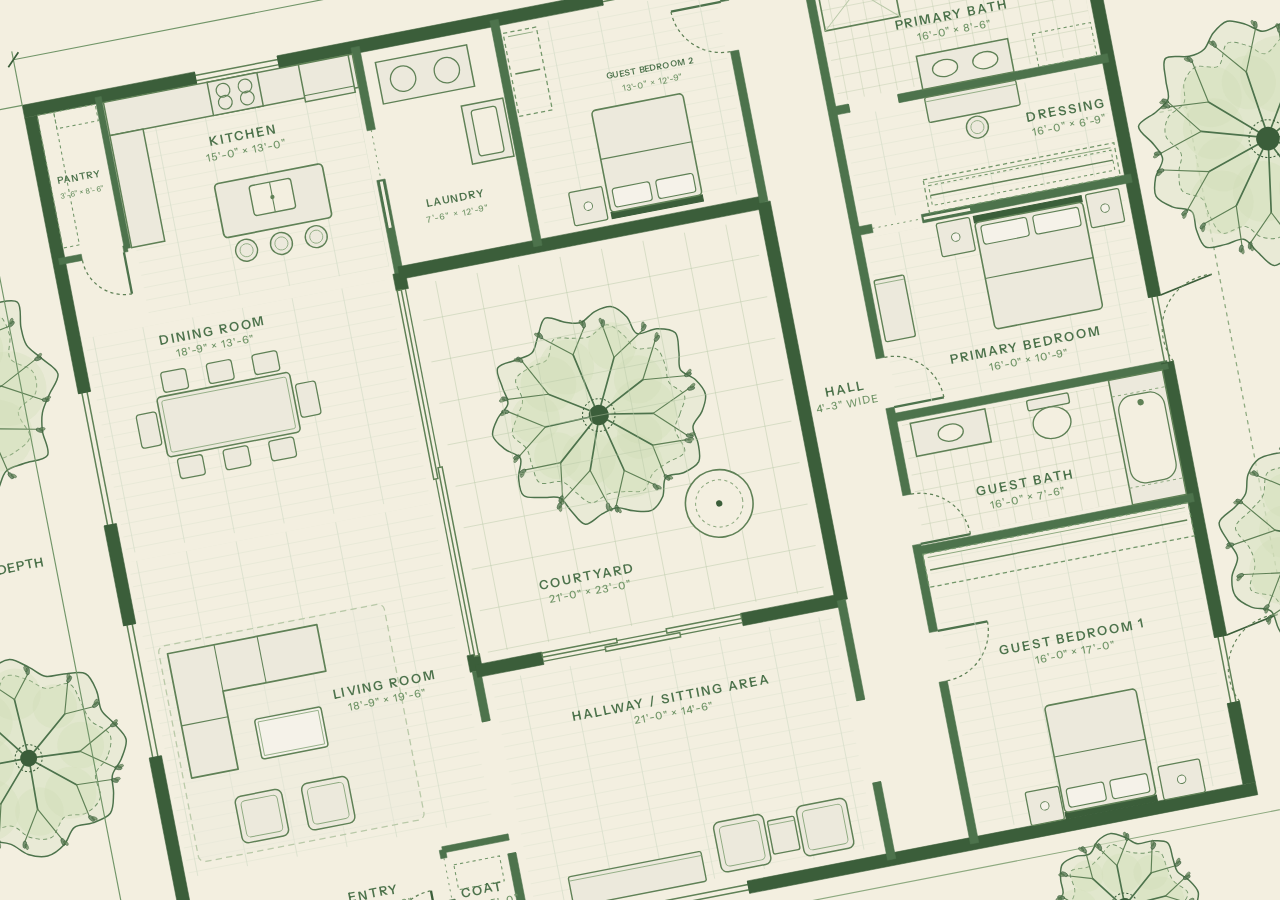
==== commit d4906726: "Transfer reviewed website and editable animation scripts Bring the latest locally reviewed website t" ====
--- a/index.html
+++ b/index.html
@@ -4,7 +4,7 @@
   <meta charset="utf-8">
   <meta name="viewport" content="width=device-width, initial-scale=1">
   <meta name="description" content="King Chingaya Design — thoughtful, personal residential and commercial interiors in Dallas and beyond.">
-  <meta name="theme-color" content="#F8F5EE">
+  <meta name="theme-color" content="#78926D">
   <title>King Chingaya Design — Thoughtful spaces</title>
   <link rel="icon" href="data:,">
   <link rel="preload" href="assets/fonts/instrument-sans-latin-wght-normal.woff2" as="font" type="font/woff2" crossorigin>
@@ -14,69 +14,1172 @@
 <body>
 <a class="skip-link" href="#main">Skip to main content</a>
 <header class="site-header" id="top">
-  <a class="wordmark" data-placeholder="logo" href="#top" aria-label="King Chingaya Design, home">King Chingaya Design</a>
+  <a class="wordmark logo-placeholder" data-placeholder="logo" href="#top" aria-label="King Chingaya Design, home"><span class="logo-badge" aria-hidden="true">[ LOGO ]</span><span class="sr-only">King Chingaya Design</span></a>
   <span class="header-location micro">Dallas &amp; beyond</span>
   <button class="menu-button" type="button" aria-expanded="false" aria-controls="site-nav" hidden>Menu <span aria-hidden="true">+</span></button>
   <nav class="site-nav" id="site-nav" aria-label="Primary navigation">
-    <a href="#philosophy">Philosophy</a><a href="#projects">My work</a><a href="#about">About</a><a href="#process">Working together</a><a href="#services">Services</a><a href="#inquiry">Start a project <span aria-hidden="true">↗</span></a>
+    <a href="#philosophy">Philosophy</a><a href="#projects">Gallery</a><a href="#about">About</a><a href="#process">Working together</a><a href="#services">Services</a><a href="#inquiry">Start a project <span aria-hidden="true">↗</span></a>
   </nav>
 </header>
 
-<section class="entrance" id="entrance" aria-labelledby="entrance-title">
-  <div class="entrance-caption micro"><span>Interiors, thoughtfully imagined.</span><span>Residential / Commercial</span></div>
-  <div class="brand-band">
-    <div class="brand-lockup">
-      <div class="vine-strand vine-back" aria-hidden="true"><img class="jasmine-vines" src="assets/brand/jasmine-vines-v1.png" width="2172" height="724" alt="" aria-hidden="true" fetchpriority="high"></div>
-      <p class="entrance-title" id="entrance-title">King Chingaya Design</p>
-      <div class="vine-strand vine-front" aria-hidden="true"><img class="jasmine-vines" src="assets/brand/jasmine-vines-v1.png" width="2172" height="724" alt="" aria-hidden="true"></div>
-    </div>
-  </div>
-  <a class="enter-plan" href="#main" aria-label="Enter King Chingaya Design through the conceptual floor plan">
-    <img class="floor-plan" src="assets/brand/entry-floor-plan.svg" width="1600" height="1040" alt="" aria-hidden="true">
-    <span class="plan-label micro" aria-hidden="true">Conceptual plan / Courtyard &amp; garden</span>
+<section class="entrance" id="entrance" aria-labelledby="entrance-label">
+  <p class="sr-only" id="entrance-label">King Chingaya Design: entrance</p>
+  <a class="enter-plan" href="#main" aria-label="Enter King Chingaya Design through the courtyard house floor plan">
+    <!-- FLOOR_PLAN_START -->
+<svg class="floor-plan" aria-hidden="true" focusable="false" viewBox="0 0 1600 1200" xmlns="http://www.w3.org/2000/svg">
+  <defs>
+    <pattern id="fp-pave" width="40" height="40" patternUnits="userSpaceOnUse"><path d="M 40 0 H 0 V 40" fill="none" stroke="#b9c9a8" stroke-width="0.9"/></pattern>
+    <pattern id="fp-bath-tile" width="16" height="16" patternUnits="userSpaceOnUse"><path d="M 16 0 H 0 V 16" fill="none" stroke="#b9c9a8" stroke-width="0.75"/></pattern>
+    <pattern id="fp-wood" width="48" height="12" patternUnits="userSpaceOnUse"><line x1="0" y1="12" x2="48" y2="12" stroke="#d5deca" stroke-width="0.7"/><line x1="24" y1="0" x2="24" y2="12" stroke="#d5deca" stroke-width="0.7"/></pattern>
+  </defs>
+  <rect width="1600" height="1200" fill="#f3efe0"/>
+  <g class="plan-shell">
+    <rect x="40" y="40" width="1520" height="1120" fill="none" stroke="#8eaa80" stroke-width="1.1" stroke-dasharray="6 6"/>
+    <path d="M 40 1050 H 1560 M 40 1146 H 1560" fill="none" stroke="#8eaa80" stroke-width="1.1"/>
+    <path d="M 1344 380 H 1370 V 1050 H 1330" fill="none" stroke="#8eaa80" stroke-width="1.2" stroke-dasharray="4 4"/>
+    <g fill="none" stroke="#5f8156" stroke-width="1.4"><rect x="476" y="1042" width="40" height="15" rx="3"/><rect x="476" y="1066" width="40" height="15" rx="3"/><rect x="476" y="1090" width="40" height="15" rx="3"/><rect x="476" y="1114" width="40" height="15" rx="3"/></g>
+    <rect x="288.0" y="168.0" width="166.0" height="12.0" fill="#3b5e3a" stroke="#3b5e3a" stroke-width="0.5"/>
+    <rect x="534.0" y="168.0" width="312.0" height="12.0" fill="#3b5e3a" stroke="#3b5e3a" stroke-width="0.5"/>
+    <rect x="910.0" y="168.0" width="222.0" height="12.0" fill="#3b5e3a" stroke="#3b5e3a" stroke-width="0.5"/>
+    <rect x="1212.0" y="168.0" width="100.0" height="12.0" fill="#3b5e3a" stroke="#3b5e3a" stroke-width="0.5"/>
+    <rect x="1300.0" y="180.0" width="12.0" height="370.0" fill="#3b5e3a" stroke="#3b5e3a" stroke-width="0.5"/>
+    <rect x="1300.0" y="614.0" width="12.0" height="264.0" fill="#3b5e3a" stroke="#3b5e3a" stroke-width="0.5"/>
+    <rect x="1300.0" y="942.0" width="12.0" height="78.0" fill="#3b5e3a" stroke="#3b5e3a" stroke-width="0.5"/>
+    <rect x="288.0" y="1020.0" width="190.0" height="12.0" fill="#3b5e3a" stroke="#3b5e3a" stroke-width="0.5"/>
+    <rect x="526.0" y="1020.0" width="168.0" height="12.0" fill="#3b5e3a" stroke="#3b5e3a" stroke-width="0.5"/>
+    <rect x="822.0" y="1020.0" width="490.0" height="12.0" fill="#3b5e3a" stroke="#3b5e3a" stroke-width="0.5"/>
+    <rect x="288.0" y="180.0" width="12.0" height="266.0" fill="#3b5e3a" stroke="#3b5e3a" stroke-width="0.5"/>
+    <rect x="288.0" y="574.0" width="12.0" height="96.0" fill="#3b5e3a" stroke="#3b5e3a" stroke-width="0.5"/>
+    <rect x="288.0" y="798.0" width="12.0" height="222.0" fill="#3b5e3a" stroke="#3b5e3a" stroke-width="0.5"/>
+    <rect x="357.0" y="174.0" width="6.0" height="146.0" fill="#4d734c" stroke="#4d734c" stroke-width="0.5"/>
+    <rect x="294.0" y="317.0" width="22.0" height="6.0" fill="#4d734c" stroke="#4d734c" stroke-width="0.5"/>
+    <rect x="356.0" y="317.0" width="4.0" height="6.0" fill="#4d734c" stroke="#4d734c" stroke-width="0.5"/>
+    <rect x="604.0" y="174.0" width="8.0" height="80.0" fill="#4d734c" stroke="#4d734c" stroke-width="0.5"/>
+    <rect x="604.0" y="302.0" width="8.0" height="90.0" fill="#4d734c" stroke="#4d734c" stroke-width="0.5"/>
+    <rect x="602.0" y="392.0" width="12.0" height="16.0" fill="#3b5e3a" stroke="#3b5e3a" stroke-width="0.5"/>
+    <rect x="602.0" y="760.0" width="12.0" height="16.0" fill="#3b5e3a" stroke="#3b5e3a" stroke-width="0.5"/>
+    <rect x="604.0" y="776.0" width="8.0" height="48.0" fill="#4d734c" stroke="#4d734c" stroke-width="0.5"/>
+    <rect x="604.0" y="952.0" width="8.0" height="74.0" fill="#4d734c" stroke="#4d734c" stroke-width="0.5"/>
+    <rect x="608.0" y="386.0" width="352.0" height="12.0" fill="#3b5e3a" stroke="#3b5e3a" stroke-width="0.5"/>
+    <rect x="608.0" y="770.0" width="64.0" height="12.0" fill="#3b5e3a" stroke="#3b5e3a" stroke-width="0.5"/>
+    <rect x="864.0" y="770.0" width="96.0" height="12.0" fill="#3b5e3a" stroke="#3b5e3a" stroke-width="0.5"/>
+    <rect x="954.0" y="392.0" width="12.0" height="384.0" fill="#3b5e3a" stroke="#3b5e3a" stroke-width="0.5"/>
+    <rect x="738.0" y="174.0" width="8.0" height="218.0" fill="#4d734c" stroke="#4d734c" stroke-width="0.5"/>
+    <rect x="956.0" y="174.0" width="8.0" height="24.0" fill="#4d734c" stroke="#4d734c" stroke-width="0.5"/>
+    <rect x="956.0" y="246.0" width="8.0" height="146.0" fill="#4d734c" stroke="#4d734c" stroke-width="0.5"/>
+    <rect x="956.0" y="776.0" width="8.0" height="96.0" fill="#4d734c" stroke="#4d734c" stroke-width="0.5"/>
+    <rect x="956.0" y="952.0" width="8.0" height="74.0" fill="#4d734c" stroke="#4d734c" stroke-width="0.5"/>
+    <rect x="1036.0" y="174.0" width="8.0" height="384.0" fill="#4d734c" stroke="#4d734c" stroke-width="0.5"/>
+    <rect x="1036.0" y="606.0" width="8.0" height="84.0" fill="#4d734c" stroke="#4d734c" stroke-width="0.5"/>
+    <rect x="1036.0" y="738.0" width="8.0" height="84.0" fill="#4d734c" stroke="#4d734c" stroke-width="0.5"/>
+    <rect x="1036.0" y="870.0" width="8.0" height="156.0" fill="#4d734c" stroke="#4d734c" stroke-width="0.5"/>
+    <rect x="1040.0" y="612.0" width="266.0" height="8.0" fill="#4d734c" stroke="#4d734c" stroke-width="0.5"/>
+    <rect x="1040.0" y="740.0" width="266.0" height="8.0" fill="#4d734c" stroke="#4d734c" stroke-width="0.5"/>
+    <rect x="541.0" y="936.0" width="6.0" height="8.0" fill="#4d734c" stroke="#4d734c" stroke-width="0.5"/>
+    <rect x="541.0" y="984.0" width="6.0" height="42.0" fill="#4d734c" stroke="#4d734c" stroke-width="0.5"/>
+    <rect x="544.0" y="933.0" width="64.0" height="6.0" fill="#4d734c" stroke="#4d734c" stroke-width="0.5"/>
+    <rect x="1040.0" y="316.0" width="16.0" height="8.0" fill="#4d734c" stroke="#4d734c" stroke-width="0.5"/>
+    <rect x="1104.0" y="316.0" width="202.0" height="8.0" fill="#4d734c" stroke="#4d734c" stroke-width="0.5"/>
+    <rect x="1040.0" y="432.0" width="16.0" height="8.0" fill="#4d734c" stroke="#4d734c" stroke-width="0.5"/>
+    <rect x="1104.0" y="432.0" width="202.0" height="8.0" fill="#4d734c" stroke="#4d734c" stroke-width="0.5"/>
+      <line x1="526.0" y1="1020.0" x2="526.0" y2="972.0" stroke="#3b5e3a" stroke-width="2.2"/>
+      <path d="M 478.0 1020.0 A 48.0 48.0 0 0 1 526.0 972.0" fill="none" stroke="#5f8156" stroke-width="1.2" stroke-dasharray="3 3"/>
+      <line x1="478.0" y1="1032.0" x2="526.0" y2="1032.0" stroke="#729669" stroke-width="1.0"/>
+<line x1="544.0" y1="944.0" x2="544.0" y2="984.0" stroke="#729669" stroke-width="0.8" stroke-dasharray="2 4"/>
+<rect x="542.0" y="985.0" width="4.0" height="38.0" fill="#f3efe0" stroke="#4d734c" stroke-width="1.2"/>
+      <line x1="356.0" y1="323.0" x2="356.0" y2="363.0" stroke="#4d734c" stroke-width="2.2"/>
+      <path d="M 316.0 323.0 A 40.0 40.0 0 0 0 356.0 363.0" fill="none" stroke="#5f8156" stroke-width="1.2" stroke-dasharray="3 3"/>
+<line x1="608.0" y1="254.0" x2="608.0" y2="302.0" stroke="#729669" stroke-width="0.8" stroke-dasharray="2 4"/>
+<rect x="606.0" y="303.0" width="4.0" height="46.0" fill="#f3efe0" stroke="#4d734c" stroke-width="1.2"/>
+<line x1="604.0" y1="824.0" x2="612.0" y2="824.0" stroke="#4d734c" stroke-width="1.5"/>
+<line x1="604.0" y1="952.0" x2="612.0" y2="952.0" stroke="#4d734c" stroke-width="1.5"/>
+<line x1="605.0" y1="408.0" x2="605.0" y2="760.0" stroke="#5f8156" stroke-width="1.2"/>
+<line x1="611.0" y1="408.0" x2="611.0" y2="760.0" stroke="#5f8156" stroke-width="1.2"/>
+<rect x="603.0" y="408.0" width="4.0" height="182.0" fill="#f3efe0" stroke="#5f8156" stroke-width="1.4"/>
+<rect x="609.0" y="580.0" width="4.0" height="182.0" fill="#f3efe0" stroke="#5f8156" stroke-width="1.4"/>
+<line x1="672.0" y1="773.0" x2="864.0" y2="773.0" stroke="#5f8156" stroke-width="1.2"/>
+<line x1="672.0" y1="779.0" x2="864.0" y2="779.0" stroke="#5f8156" stroke-width="1.2"/>
+<rect x="672.0" y="771.0" width="72.0" height="4.0" fill="#f3efe0" stroke="#5f8156" stroke-width="1.4"/>
+<rect x="732.0" y="777.0" width="72.0" height="4.0" fill="#f3efe0" stroke="#5f8156" stroke-width="1.4"/>
+<rect x="792.0" y="771.0" width="72.0" height="4.0" fill="#f3efe0" stroke="#5f8156" stroke-width="1.4"/>
+<line x1="956.0" y1="872.0" x2="964.0" y2="872.0" stroke="#4d734c" stroke-width="1.5"/>
+<line x1="956.0" y1="952.0" x2="964.0" y2="952.0" stroke="#4d734c" stroke-width="1.5"/>
+      <line x1="956.0" y1="198.0" x2="908.0" y2="198.0" stroke="#4d734c" stroke-width="2.2"/>
+      <path d="M 956.0 246.0 A 48.0 48.0 0 0 1 908.0 198.0" fill="none" stroke="#5f8156" stroke-width="1.2" stroke-dasharray="3 3"/>
+<line x1="846.0" y1="171.5" x2="910.0" y2="171.5" stroke="#5f8156" stroke-width="1.4"/>
+<line x1="846.0" y1="176.5" x2="910.0" y2="176.5" stroke="#5f8156" stroke-width="1.4"/>
+<line x1="846.0" y1="168.0" x2="846.0" y2="180.0" stroke="#3b5e3a" stroke-width="1.2"/>
+<line x1="910.0" y1="168.0" x2="910.0" y2="180.0" stroke="#3b5e3a" stroke-width="1.2"/>
+      <line x1="1044.0" y1="738.0" x2="1092.0" y2="738.0" stroke="#4d734c" stroke-width="2.2"/>
+      <path d="M 1044.0 690.0 A 48.0 48.0 0 0 1 1092.0 738.0" fill="none" stroke="#5f8156" stroke-width="1.2" stroke-dasharray="3 3"/>
+      <line x1="1044.0" y1="822.0" x2="1092.0" y2="822.0" stroke="#4d734c" stroke-width="2.2"/>
+      <path d="M 1044.0 870.0 A 48.0 48.0 0 0 0 1092.0 822.0" fill="none" stroke="#5f8156" stroke-width="1.2" stroke-dasharray="3 3"/>
+<line x1="1303.5" y1="878.0" x2="1303.5" y2="942.0" stroke="#5f8156" stroke-width="1.4"/>
+<line x1="1308.5" y1="878.0" x2="1308.5" y2="942.0" stroke="#5f8156" stroke-width="1.4"/>
+<line x1="1300.0" y1="878.0" x2="1312.0" y2="878.0" stroke="#3b5e3a" stroke-width="1.2"/>
+<line x1="1300.0" y1="942.0" x2="1312.0" y2="942.0" stroke="#3b5e3a" stroke-width="1.2"/>
+<line x1="1312.0" y1="878.0" x2="1363.2" y2="868.0" stroke="#3b5e3a" stroke-width="1.6"/>
+      <path d="M 1312.0 942.0 A 51.2 51.2 0 0 1 1363.2 868.0" fill="none" stroke="#5f8156" stroke-width="1.1" stroke-dasharray="3 3"/>
+<line x1="454.0" y1="171.5" x2="534.0" y2="171.5" stroke="#5f8156" stroke-width="1.4"/>
+<line x1="454.0" y1="176.5" x2="534.0" y2="176.5" stroke="#5f8156" stroke-width="1.4"/>
+<line x1="454.0" y1="168.0" x2="454.0" y2="180.0" stroke="#3b5e3a" stroke-width="1.2"/>
+<line x1="534.0" y1="168.0" x2="534.0" y2="180.0" stroke="#3b5e3a" stroke-width="1.2"/>
+<line x1="291.5" y1="446.0" x2="291.5" y2="574.0" stroke="#5f8156" stroke-width="1.4"/>
+<line x1="296.5" y1="446.0" x2="296.5" y2="574.0" stroke="#5f8156" stroke-width="1.4"/>
+<line x1="288.0" y1="446.0" x2="300.0" y2="446.0" stroke="#3b5e3a" stroke-width="1.2"/>
+<line x1="288.0" y1="574.0" x2="300.0" y2="574.0" stroke="#3b5e3a" stroke-width="1.2"/>
+<line x1="291.5" y1="670.0" x2="291.5" y2="798.0" stroke="#5f8156" stroke-width="1.4"/>
+<line x1="296.5" y1="670.0" x2="296.5" y2="798.0" stroke="#5f8156" stroke-width="1.4"/>
+<line x1="288.0" y1="670.0" x2="300.0" y2="670.0" stroke="#3b5e3a" stroke-width="1.2"/>
+<line x1="288.0" y1="798.0" x2="300.0" y2="798.0" stroke="#3b5e3a" stroke-width="1.2"/>
+<line x1="694.0" y1="1023.5" x2="822.0" y2="1023.5" stroke="#5f8156" stroke-width="1.4"/>
+<line x1="694.0" y1="1028.5" x2="822.0" y2="1028.5" stroke="#5f8156" stroke-width="1.4"/>
+<line x1="694.0" y1="1020.0" x2="694.0" y2="1032.0" stroke="#3b5e3a" stroke-width="1.2"/>
+<line x1="822.0" y1="1020.0" x2="822.0" y2="1032.0" stroke="#3b5e3a" stroke-width="1.2"/>
+      <line x1="1044.0" y1="606.0" x2="1092.0" y2="606.0" stroke="#4d734c" stroke-width="2.2"/>
+      <path d="M 1044.0 558.0 A 48.0 48.0 0 0 1 1092.0 606.0" fill="none" stroke="#5f8156" stroke-width="1.2" stroke-dasharray="3 3"/>
+<line x1="1056.0" y1="436.0" x2="1104.0" y2="436.0" stroke="#729669" stroke-width="0.8" stroke-dasharray="2 4"/>
+<rect x="1105.0" y="434.0" width="46.0" height="4.0" fill="#f3efe0" stroke="#4d734c" stroke-width="1.2"/>
+<line x1="1056.0" y1="316.0" x2="1056.0" y2="324.0" stroke="#4d734c" stroke-width="1.5"/>
+<line x1="1104.0" y1="316.0" x2="1104.0" y2="324.0" stroke="#4d734c" stroke-width="1.5"/>
+<line x1="1303.5" y1="550.0" x2="1303.5" y2="614.0" stroke="#5f8156" stroke-width="1.4"/>
+<line x1="1308.5" y1="550.0" x2="1308.5" y2="614.0" stroke="#5f8156" stroke-width="1.4"/>
+<line x1="1300.0" y1="550.0" x2="1312.0" y2="550.0" stroke="#3b5e3a" stroke-width="1.2"/>
+<line x1="1300.0" y1="614.0" x2="1312.0" y2="614.0" stroke="#3b5e3a" stroke-width="1.2"/>
+<line x1="1312.0" y1="550.0" x2="1363.2" y2="540.0" stroke="#3b5e3a" stroke-width="1.6"/>
+      <path d="M 1312.0 614.0 A 51.2 51.2 0 0 1 1363.2 540.0" fill="none" stroke="#5f8156" stroke-width="1.1" stroke-dasharray="3 3"/>
+<line x1="1132.0" y1="171.5" x2="1212.0" y2="171.5" stroke="#5f8156" stroke-width="1.4"/>
+<line x1="1132.0" y1="176.5" x2="1212.0" y2="176.5" stroke="#5f8156" stroke-width="1.4"/>
+<line x1="1132.0" y1="168.0" x2="1132.0" y2="180.0" stroke="#3b5e3a" stroke-width="1.2"/>
+<line x1="1212.0" y1="168.0" x2="1212.0" y2="180.0" stroke="#3b5e3a" stroke-width="1.2"/>
+    <g id="TREE_COURTYARD">
+      <path d="M 870.9 560.0 C 871.0 565.1, 867.5 570.7, 864.6 575.3 C 861.7 579.9, 855.1 582.9, 853.5 587.8 C 852.0 592.7, 855.4 598.9, 855.2 604.5 C 855.1 610.0, 855.5 617.3, 852.5 621.4 C 849.4 625.4, 842.5 627.4, 836.9 628.9 C 831.3 630.4, 823.1 627.1, 819.0 630.2 C 815.0 633.4, 815.8 642.9, 812.6 647.6 C 809.4 652.2, 804.8 656.9, 799.9 658.2 C 795.0 659.5, 788.4 656.8, 783.1 655.4 C 777.8 653.9, 773.0 649.9, 768.0 649.4 C 763.0 649.0, 758.7 650.9, 753.3 652.6 C 748.0 654.2, 740.5 660.6, 735.8 659.2 C 731.1 657.8, 728.2 649.1, 725.1 644.2 C 721.9 639.4, 720.9 633.2, 717.0 630.2 C 713.0 627.3, 706.9 628.1, 701.4 626.6 C 695.8 625.2, 686.8 625.2, 683.6 621.3 C 680.4 617.5, 681.5 609.6, 682.1 603.8 C 682.7 597.9, 688.6 591.0, 687.3 586.2 C 686.1 581.4, 678.2 579.2, 674.6 574.8 C 671.0 570.4, 665.9 565.0, 665.7 560.0 C 665.5 555.0, 670.1 549.5, 673.4 545.0 C 676.7 540.5, 683.8 537.9, 685.5 533.2 C 687.2 528.5, 683.9 522.8, 683.4 516.9 C 682.9 511.0, 679.5 501.8, 682.6 498.0 C 685.7 494.1, 696.1 495.2, 701.9 493.9 C 707.7 492.6, 713.3 493.0, 717.2 490.1 C 721.1 487.2, 722.3 481.4, 725.4 476.4 C 728.5 471.4, 730.9 461.7, 735.6 460.3 C 740.3 458.8, 748.0 465.9, 753.4 467.7 C 758.8 469.4, 763.0 471.5, 768.0 470.8 C 773.0 470.0, 778.1 464.4, 783.4 463.0 C 788.7 461.5, 795.2 460.0, 799.9 461.8 C 804.6 463.7, 808.7 469.2, 811.8 474.1 C 814.8 479.0, 813.8 488.4, 818.1 491.1 C 822.4 493.8, 831.6 489.3, 837.6 490.4 C 843.6 491.5, 851.3 493.2, 854.0 497.5 C 856.7 501.8, 854.1 510.4, 853.8 516.3 C 853.5 522.2, 850.4 527.9, 852.1 532.7 C 853.9 537.4, 861.2 540.2, 864.3 544.7 C 867.5 549.3, 870.9 554.9, 870.9 560.0 Z" fill="#e2e8ce" fill-opacity="0.55" stroke="#4d734c" stroke-width="1.4"/>
+      <path d="M 843.8 573.4 C 841.3 578.4, 836.7 581.6, 836.3 587.6 C 835.9 593.6, 843.6 604.6, 841.3 609.4 C 839.1 614.3, 828.5 614.4, 822.9 616.8 C 817.3 619.2, 812.4 620.4, 808.0 623.9 C 803.5 627.4, 801.3 636.0, 796.4 638.0 C 791.5 640.0, 784.3 636.4, 778.7 635.9 C 773.1 635.4, 768.4 634.3, 762.8 635.1 C 757.1 635.8, 750.1 641.6, 745.0 640.3 C 739.9 639.0, 736.2 631.4, 732.2 627.3 C 728.3 623.1, 726.8 617.9, 721.6 615.4 C 716.3 612.9, 705.1 615.8, 701.0 612.4 C 696.9 608.9, 698.0 600.4, 696.9 594.7 C 695.9 589.0, 696.9 583.5, 694.8 578.3 C 692.7 573.0, 684.8 568.2, 684.3 562.9 C 683.8 557.7, 689.4 551.7, 692.0 546.6 C 694.6 541.5, 699.0 538.2, 699.8 532.5 C 700.7 526.7, 694.9 517.1, 697.2 512.2 C 699.4 507.4, 707.7 505.4, 713.2 503.3 C 718.7 501.1, 725.6 502.7, 730.0 499.1 C 734.4 495.6, 735.0 484.4, 739.5 481.9 C 744.1 479.3, 751.7 483.3, 757.3 483.9 C 762.9 484.5, 767.5 486.6, 773.2 485.5 C 778.9 484.5, 786.3 476.8, 791.6 477.6 C 797.0 478.3, 801.4 485.5, 805.2 490.0 C 809.0 494.5, 809.7 501.5, 814.4 504.6 C 819.1 507.8, 829.3 505.4, 833.4 508.9 C 837.4 512.4, 837.8 519.9, 838.8 525.5 C 839.8 531.0, 837.1 537.0, 839.2 542.2 C 841.2 547.5, 850.5 551.9, 851.2 557.1 C 852.0 562.3, 846.3 568.3, 843.8 573.4 Z" fill="#d5e0be" fill-opacity="0.40" stroke="#729669" stroke-width="0.9" stroke-dasharray="4 3"/>
+      <g fill="#cddab2" fill-opacity="0.30" stroke="none">
+        <circle cx="810.5" cy="564.4" r="31.4"/>
+        <circle cx="802.1" cy="587.2" r="21.4"/>
+        <circle cx="788.7" cy="612.5" r="30.6"/>
+        <circle cx="751.0" cy="598.3" r="25.6"/>
+        <circle cx="722.4" cy="590.4" r="22.2"/>
+        <circle cx="708.4" cy="552.2" r="23.1"/>
+        <circle cx="726.8" cy="522.3" r="26.4"/>
+        <circle cx="746.7" cy="509.7" r="26.0"/>
+        <circle cx="792.8" cy="498.4" r="22.6"/>
+        <circle cx="810.9" cy="534.0" r="22.8"/>
+      </g>
+      <g fill="none" stroke="#4d734c" stroke-width="1.6" stroke-linecap="round">
+        <line x1="777.6" y1="560.9" x2="818.8" y2="568.3"/>
+        <line x1="775.3" y1="566.3" x2="812.5" y2="597.7"/>
+        <line x1="770.5" y1="569.3" x2="781.7" y2="616.2"/>
+        <line x1="765.2" y1="569.2" x2="750.0" y2="610.0"/>
+        <line x1="760.6" y1="566.1" x2="724.0" y2="597.4"/>
+        <line x1="758.4" y1="560.3" x2="716.3" y2="561.5"/>
+        <line x1="760.3" y1="554.2" x2="724.9" y2="531.6"/>
+        <line x1="765.6" y1="550.7" x2="755.0" y2="499.3"/>
+        <line x1="771.8" y1="551.2" x2="792.6" y2="509.2"/>
+        <line x1="776.2" y1="555.0" x2="815.3" y2="535.2"/>
+      </g>
+      <g fill="none" stroke="#5f8156" stroke-width="1.1" stroke-linecap="round">
+        <line x1="818.8" y1="568.3" x2="855.7" y2="552.0"/>
+        <line x1="818.8" y1="568.3" x2="846.1" y2="594.5"/>
+        <line x1="812.5" y1="597.7" x2="843.9" y2="598.7"/>
+        <line x1="812.5" y1="597.7" x2="818.4" y2="628.0"/>
+        <line x1="781.7" y1="616.2" x2="806.6" y2="634.4"/>
+        <line x1="781.7" y1="616.2" x2="767.9" y2="647.3"/>
+        <line x1="750.0" y1="610.0" x2="760.3" y2="643.8"/>
+        <line x1="750.0" y1="610.0" x2="716.7" y2="634.9"/>
+        <line x1="724.0" y1="597.4" x2="719.6" y2="629.0"/>
+        <line x1="724.0" y1="597.4" x2="689.8" y2="597.8"/>
+        <line x1="716.3" y1="561.5" x2="687.0" y2="583.7"/>
+        <line x1="716.3" y1="561.5" x2="684.6" y2="540.8"/>
+        <line x1="724.9" y1="531.6" x2="686.1" y2="529.0"/>
+        <line x1="724.9" y1="531.6" x2="706.6" y2="496.5"/>
+        <line x1="755.0" y1="499.3" x2="729.0" y2="478.4"/>
+        <line x1="755.0" y1="499.3" x2="770.1" y2="476.1"/>
+        <line x1="792.6" y1="509.2" x2="787.6" y2="478.2"/>
+        <line x1="792.6" y1="509.2" x2="823.8" y2="489.3"/>
+        <line x1="815.3" y1="535.2" x2="833.7" y2="501.2"/>
+        <line x1="815.3" y1="535.2" x2="855.3" y2="539.1"/>
+      </g>
+      <g>
+        <ellipse cx="858.7" cy="551.8" rx="3.5" ry="1.8" transform="rotate(-5.2 858.7 551.8)" fill="#4d734c" fill-opacity="0.75" stroke="#3b5e3a" stroke-width="0.5"/>
+        <ellipse cx="860.5" cy="549.6" rx="2.8" ry="1.4" transform="rotate(-28.1 860.5 549.6)" fill="#5f8156" fill-opacity="0.7" stroke="#3b5e3a" stroke-width="0.4"/>
+        <ellipse cx="848.8" cy="595.8" rx="3.5" ry="1.8" transform="rotate(23.9 848.8 595.8)" fill="#4d734c" fill-opacity="0.75" stroke="#3b5e3a" stroke-width="0.5"/>
+        <ellipse cx="851.5" cy="594.7" rx="2.8" ry="1.4" transform="rotate(0.9 851.5 594.7)" fill="#5f8156" fill-opacity="0.7" stroke="#3b5e3a" stroke-width="0.4"/>
+        <ellipse cx="846.6" cy="600.1" rx="3.5" ry="1.8" transform="rotate(27.0 846.6 600.1)" fill="#4d734c" fill-opacity="0.75" stroke="#3b5e3a" stroke-width="0.5"/>
+        <ellipse cx="849.2" cy="599.2" rx="2.8" ry="1.4" transform="rotate(4.1 849.2 599.2)" fill="#5f8156" fill-opacity="0.7" stroke="#3b5e3a" stroke-width="0.4"/>
+        <ellipse cx="820.2" cy="630.4" rx="3.5" ry="1.8" transform="rotate(53.5 820.2 630.4)" fill="#4d734c" fill-opacity="0.75" stroke="#3b5e3a" stroke-width="0.5"/>
+        <ellipse cx="823.0" cy="630.9" rx="2.8" ry="1.4" transform="rotate(30.6 823.0 630.9)" fill="#5f8156" fill-opacity="0.7" stroke="#3b5e3a" stroke-width="0.4"/>
+        <ellipse cx="808.0" cy="637.1" rx="3.5" ry="1.8" transform="rotate(62.6 808.0 637.1)" fill="#4d734c" fill-opacity="0.75" stroke="#3b5e3a" stroke-width="0.5"/>
+        <ellipse cx="810.7" cy="637.9" rx="2.8" ry="1.4" transform="rotate(39.7 810.7 637.9)" fill="#5f8156" fill-opacity="0.7" stroke="#3b5e3a" stroke-width="0.4"/>
+        <ellipse cx="767.9" cy="650.3" rx="3.5" ry="1.8" transform="rotate(90.0 767.9 650.3)" fill="#4d734c" fill-opacity="0.75" stroke="#3b5e3a" stroke-width="0.5"/>
+        <ellipse cx="769.9" cy="652.3" rx="2.8" ry="1.4" transform="rotate(67.1 769.9 652.3)" fill="#5f8156" fill-opacity="0.7" stroke="#3b5e3a" stroke-width="0.4"/>
+        <ellipse cx="760.1" cy="646.8" rx="3.5" ry="1.8" transform="rotate(95.2 760.1 646.8)" fill="#4d734c" fill-opacity="0.75" stroke="#3b5e3a" stroke-width="0.5"/>
+        <ellipse cx="761.9" cy="649.0" rx="2.8" ry="1.4" transform="rotate(72.3 761.9 649.0)" fill="#5f8156" fill-opacity="0.7" stroke="#3b5e3a" stroke-width="0.4"/>
+        <ellipse cx="715.0" cy="637.4" rx="3.5" ry="1.8" transform="rotate(124.4 715.0 637.4)" fill="#4d734c" fill-opacity="0.75" stroke="#3b5e3a" stroke-width="0.5"/>
+        <ellipse cx="715.5" cy="640.2" rx="2.8" ry="1.4" transform="rotate(101.5 715.5 640.2)" fill="#5f8156" fill-opacity="0.7" stroke="#3b5e3a" stroke-width="0.4"/>
+        <ellipse cx="717.9" cy="631.4" rx="3.5" ry="1.8" transform="rotate(125.1 717.9 631.4)" fill="#4d734c" fill-opacity="0.75" stroke="#3b5e3a" stroke-width="0.5"/>
+        <ellipse cx="718.4" cy="634.2" rx="2.8" ry="1.4" transform="rotate(102.1 718.4 634.2)" fill="#5f8156" fill-opacity="0.7" stroke="#3b5e3a" stroke-width="0.4"/>
+        <ellipse cx="687.1" cy="599.1" rx="3.5" ry="1.8" transform="rotate(154.2 687.1 599.1)" fill="#4d734c" fill-opacity="0.75" stroke="#3b5e3a" stroke-width="0.5"/>
+        <ellipse cx="686.1" cy="601.8" rx="2.8" ry="1.4" transform="rotate(131.3 686.1 601.8)" fill="#5f8156" fill-opacity="0.7" stroke="#3b5e3a" stroke-width="0.4"/>
+        <ellipse cx="684.2" cy="584.5" rx="3.5" ry="1.8" transform="rotate(163.7 684.2 584.5)" fill="#4d734c" fill-opacity="0.75" stroke="#3b5e3a" stroke-width="0.5"/>
+        <ellipse cx="682.8" cy="587.0" rx="2.8" ry="1.4" transform="rotate(140.8 682.8 587.0)" fill="#5f8156" fill-opacity="0.7" stroke="#3b5e3a" stroke-width="0.4"/>
+        <ellipse cx="681.6" cy="540.1" rx="3.5" ry="1.8" transform="rotate(193.0 681.6 540.1)" fill="#4d734c" fill-opacity="0.75" stroke="#3b5e3a" stroke-width="0.5"/>
+        <ellipse cx="679.2" cy="541.6" rx="2.8" ry="1.4" transform="rotate(170.0 679.2 541.6)" fill="#5f8156" fill-opacity="0.7" stroke="#3b5e3a" stroke-width="0.4"/>
+        <ellipse cx="683.3" cy="528.0" rx="3.5" ry="1.8" transform="rotate(200.7 683.3 528.0)" fill="#4d734c" fill-opacity="0.75" stroke="#3b5e3a" stroke-width="0.5"/>
+        <ellipse cx="680.8" cy="529.1" rx="2.8" ry="1.4" transform="rotate(177.8 680.8 529.1)" fill="#5f8156" fill-opacity="0.7" stroke="#3b5e3a" stroke-width="0.4"/>
+        <ellipse cx="704.5" cy="494.4" rx="3.5" ry="1.8" transform="rotate(225.9 704.5 494.4)" fill="#4d734c" fill-opacity="0.75" stroke="#3b5e3a" stroke-width="0.5"/>
+        <ellipse cx="701.7" cy="494.3" rx="2.8" ry="1.4" transform="rotate(203.0 701.7 494.3)" fill="#5f8156" fill-opacity="0.7" stroke="#3b5e3a" stroke-width="0.4"/>
+        <ellipse cx="727.7" cy="475.7" rx="3.5" ry="1.8" transform="rotate(244.5 727.7 475.7)" fill="#4d734c" fill-opacity="0.75" stroke="#3b5e3a" stroke-width="0.5"/>
+        <ellipse cx="725.1" cy="474.7" rx="2.8" ry="1.4" transform="rotate(221.6 725.1 474.7)" fill="#5f8156" fill-opacity="0.7" stroke="#3b5e3a" stroke-width="0.4"/>
+        <ellipse cx="770.2" cy="473.1" rx="3.5" ry="1.8" transform="rotate(271.4 770.2 473.1)" fill="#4d734c" fill-opacity="0.75" stroke="#3b5e3a" stroke-width="0.5"/>
+        <ellipse cx="768.2" cy="471.1" rx="2.8" ry="1.4" transform="rotate(248.5 768.2 471.1)" fill="#5f8156" fill-opacity="0.7" stroke="#3b5e3a" stroke-width="0.4"/>
+        <ellipse cx="788.3" cy="475.3" rx="3.5" ry="1.8" transform="rotate(283.4 788.3 475.3)" fill="#4d734c" fill-opacity="0.75" stroke="#3b5e3a" stroke-width="0.5"/>
+        <ellipse cx="786.8" cy="472.9" rx="2.8" ry="1.4" transform="rotate(260.5 786.8 472.9)" fill="#5f8156" fill-opacity="0.7" stroke="#3b5e3a" stroke-width="0.4"/>
+        <ellipse cx="825.6" cy="486.9" rx="3.5" ry="1.8" transform="rotate(308.3 825.6 486.9)" fill="#4d734c" fill-opacity="0.75" stroke="#3b5e3a" stroke-width="0.5"/>
+        <ellipse cx="825.3" cy="484.1" rx="2.8" ry="1.4" transform="rotate(285.4 825.3 484.1)" fill="#5f8156" fill-opacity="0.7" stroke="#3b5e3a" stroke-width="0.4"/>
+        <ellipse cx="835.9" cy="499.2" rx="3.5" ry="1.8" transform="rotate(318.1 835.9 499.2)" fill="#4d734c" fill-opacity="0.75" stroke="#3b5e3a" stroke-width="0.5"/>
+        <ellipse cx="836.0" cy="496.3" rx="2.8" ry="1.4" transform="rotate(295.2 836.0 496.3)" fill="#5f8156" fill-opacity="0.7" stroke="#3b5e3a" stroke-width="0.4"/>
+        <ellipse cx="858.2" cy="538.4" rx="3.5" ry="1.8" transform="rotate(346.5 858.2 538.4)" fill="#4d734c" fill-opacity="0.75" stroke="#3b5e3a" stroke-width="0.5"/>
+        <ellipse cx="859.7" cy="536.0" rx="2.8" ry="1.4" transform="rotate(323.6 859.7 536.0)" fill="#5f8156" fill-opacity="0.7" stroke="#3b5e3a" stroke-width="0.4"/>
+      </g>
+      <circle cx="768.0" cy="560.0" r="9.6" fill="#3b5e3a"/>
+      <circle cx="768.0" cy="560.0" r="15.4" fill="none" stroke="#3b5e3a" stroke-width="1.0" stroke-dasharray="2 2"/>
+    </g>
+    <g id="TREE_WEST_1">
+      <path d="M 272.7 424.0 C 272.9 429.9, 264.4 436.2, 260.8 441.8 C 257.2 447.3, 253.5 451.7, 251.3 457.2 C 249.2 462.7, 248.4 467.9, 247.9 474.7 C 247.4 481.5, 252.1 493.6, 248.2 498.0 C 244.4 502.4, 231.7 500.0, 224.8 501.2 C 217.9 502.4, 211.7 501.7, 206.9 505.2 C 202.0 508.6, 200.0 516.3, 195.5 521.6 C 191.1 527.0, 185.9 536.3, 180.0 537.2 C 174.0 538.1, 166.0 530.7, 160.0 526.9 C 154.0 523.2, 149.9 515.6, 144.0 514.7 C 138.1 513.7, 131.3 520.1, 124.7 521.1 C 118.0 522.1, 109.6 523.4, 104.2 520.6 C 98.9 517.8, 95.0 510.6, 92.7 504.2 C 90.3 497.9, 93.3 487.7, 90.2 482.6 C 87.0 477.5, 79.3 477.3, 73.7 473.8 C 68.1 470.4, 59.5 466.9, 56.6 461.7 C 53.6 456.4, 54.6 448.6, 55.9 442.4 C 57.2 436.1, 64.3 430.1, 64.2 424.0 C 64.1 417.9, 56.6 411.8, 55.3 405.5 C 53.9 399.2, 53.7 391.8, 56.0 386.2 C 58.3 380.5, 63.8 375.4, 69.0 371.5 C 74.2 367.6, 83.0 367.2, 87.2 362.9 C 91.4 358.6, 91.4 351.5, 94.2 345.6 C 97.0 339.6, 99.1 330.4, 104.1 327.2 C 109.2 324.0, 118.0 326.4, 124.5 326.6 C 131.0 326.8, 137.2 329.1, 143.1 328.3 C 149.0 327.6, 153.9 325.2, 160.0 322.3 C 166.1 319.4, 174.0 310.4, 179.9 310.9 C 185.9 311.4, 191.5 319.9, 195.9 325.4 C 200.2 331.0, 201.2 340.7, 206.0 344.3 C 210.9 347.8, 218.0 345.6, 224.9 346.6 C 231.9 347.6, 244.3 345.6, 248.0 350.2 C 251.6 354.7, 246.6 367.0, 246.7 373.9 C 246.8 380.9, 246.5 386.3, 248.7 391.7 C 250.9 397.1, 256.0 401.0, 260.0 406.4 C 264.0 411.7, 272.6 418.1, 272.7 424.0 Z" fill="#e2e8ce" fill-opacity="0.55" stroke="#4d734c" stroke-width="1.4"/>
+      <path d="M 229.0 452.2 C 226.8 458.8, 237.0 471.4, 235.1 477.6 C 233.1 483.9, 223.5 486.6, 217.3 489.6 C 211.1 492.6, 203.4 491.7, 197.7 495.5 C 191.9 499.3, 188.8 509.9, 182.8 512.4 C 176.8 515.0, 168.2 512.9, 161.7 510.7 C 155.2 508.4, 150.4 500.2, 143.8 499.0 C 137.1 497.9, 128.0 505.3, 121.9 503.8 C 115.8 502.2, 111.2 494.8, 107.1 489.6 C 103.0 484.4, 101.9 477.4, 97.4 472.6 C 92.8 467.7, 83.2 465.9, 79.7 460.5 C 76.2 455.2, 75.8 447.0, 76.4 440.4 C 77.1 433.9, 84.2 427.9, 83.4 421.0 C 82.5 414.2, 71.0 405.8, 71.1 399.3 C 71.2 392.8, 78.6 386.5, 84.0 382.1 C 89.4 377.7, 99.5 378.3, 103.6 372.9 C 107.7 367.4, 104.4 353.8, 108.7 349.3 C 113.1 344.8, 122.9 345.6, 129.7 345.7 C 136.6 345.8, 143.4 352.2, 149.9 350.1 C 156.4 347.9, 162.6 333.6, 168.9 332.6 C 175.1 331.6, 181.9 339.9, 187.3 344.1 C 192.8 348.3, 195.0 355.6, 201.6 357.9 C 208.2 360.3, 221.6 354.6, 227.1 358.1 C 232.6 361.6, 234.1 371.7, 234.7 378.9 C 235.4 386.1, 228.6 394.8, 231.0 401.2 C 233.5 407.6, 246.5 410.9, 249.4 417.0 C 252.3 423.1, 251.8 431.9, 248.4 437.8 C 245.0 443.7, 231.3 445.5, 229.0 452.2 Z" fill="#d5e0be" fill-opacity="0.40" stroke="#729669" stroke-width="0.9" stroke-dasharray="4 3"/>
+      <g fill="#cddab2" fill-opacity="0.30" stroke="none">
+        <circle cx="224.5" cy="428.9" r="35.4"/>
+        <circle cx="204.8" cy="470.5" r="34.1"/>
+        <circle cx="162.5" cy="472.4" r="26.4"/>
+        <circle cx="141.2" cy="464.7" r="30.5"/>
+        <circle cx="97.4" cy="446.1" r="33.1"/>
+        <circle cx="101.0" cy="407.6" r="31.4"/>
+        <circle cx="123.0" cy="367.3" r="29.2"/>
+        <circle cx="164.4" cy="355.5" r="29.9"/>
+        <circle cx="200.9" cy="386.7" r="25.8"/>
+      </g>
+      <g fill="none" stroke="#4d734c" stroke-width="1.6" stroke-linecap="round">
+        <line x1="169.6" y1="424.2" x2="217.9" y2="425.2"/>
+        <line x1="167.2" y1="430.3" x2="199.0" y2="462.6"/>
+        <line x1="161.2" y1="433.5" x2="164.0" y2="488.1"/>
+        <line x1="155.6" y1="432.5" x2="135.6" y2="477.3"/>
+        <line x1="150.7" y1="426.6" x2="100.9" y2="437.5"/>
+        <line x1="151.1" y1="420.4" x2="104.7" y2="399.2"/>
+        <line x1="154.9" y1="415.8" x2="126.2" y2="367.0"/>
+        <line x1="161.5" y1="414.5" x2="171.7" y2="359.5"/>
+        <line x1="166.9" y1="417.3" x2="203.3" y2="377.4"/>
+      </g>
+      <g fill="none" stroke="#5f8156" stroke-width="1.1" stroke-linecap="round">
+        <line x1="217.9" y1="425.2" x2="254.1" y2="406.7"/>
+        <line x1="217.9" y1="425.2" x2="253.7" y2="445.3"/>
+        <line x1="199.0" y1="462.6" x2="242.9" y2="471.7"/>
+        <line x1="199.0" y1="462.6" x2="209.0" y2="507.6"/>
+        <line x1="164.0" y1="488.1" x2="186.6" y2="514.4"/>
+        <line x1="164.0" y1="488.1" x2="144.3" y2="519.6"/>
+        <line x1="135.6" y1="477.3" x2="139.2" y2="515.1"/>
+        <line x1="135.6" y1="477.3" x2="105.0" y2="498.8"/>
+        <line x1="100.9" y1="437.5" x2="78.8" y2="462.4"/>
+        <line x1="100.9" y1="437.5" x2="63.5" y2="424.6"/>
+        <line x1="104.7" y1="399.2" x2="71.2" y2="402.3"/>
+        <line x1="104.7" y1="399.2" x2="81.4" y2="369.8"/>
+        <line x1="126.2" y1="367.0" x2="95.3" y2="349.8"/>
+        <line x1="126.2" y1="367.0" x2="126.1" y2="332.2"/>
+        <line x1="171.7" y1="359.5" x2="157.3" y2="326.5"/>
+        <line x1="171.7" y1="359.5" x2="195.7" y2="336.1"/>
+        <line x1="203.3" y1="377.4" x2="206.8" y2="345.5"/>
+        <line x1="203.3" y1="377.4" x2="235.9" y2="371.0"/>
+      </g>
+      <g>
+        <ellipse cx="257.0" cy="406.2" rx="3.5" ry="1.8" transform="rotate(-10.4 257.0 406.2)" fill="#4d734c" fill-opacity="0.75" stroke="#3b5e3a" stroke-width="0.5"/>
+        <ellipse cx="258.7" cy="403.8" rx="2.8" ry="1.4" transform="rotate(-33.3 258.7 403.8)" fill="#5f8156" fill-opacity="0.7" stroke="#3b5e3a" stroke-width="0.4"/>
+        <ellipse cx="256.6" cy="446.0" rx="3.5" ry="1.8" transform="rotate(12.8 256.6 446.0)" fill="#4d734c" fill-opacity="0.75" stroke="#3b5e3a" stroke-width="0.5"/>
+        <ellipse cx="259.0" cy="444.5" rx="2.8" ry="1.4" transform="rotate(-10.1 259.0 444.5)" fill="#5f8156" fill-opacity="0.7" stroke="#3b5e3a" stroke-width="0.4"/>
+        <ellipse cx="245.5" cy="473.2" rx="3.5" ry="1.8" transform="rotate(29.9 245.5 473.2)" fill="#4d734c" fill-opacity="0.75" stroke="#3b5e3a" stroke-width="0.5"/>
+        <ellipse cx="248.2" cy="472.4" rx="2.8" ry="1.4" transform="rotate(7.0 248.2 472.4)" fill="#5f8156" fill-opacity="0.7" stroke="#3b5e3a" stroke-width="0.4"/>
+        <ellipse cx="210.5" cy="510.2" rx="3.5" ry="1.8" transform="rotate(59.6 210.5 510.2)" fill="#4d734c" fill-opacity="0.75" stroke="#3b5e3a" stroke-width="0.5"/>
+        <ellipse cx="213.2" cy="510.9" rx="2.8" ry="1.4" transform="rotate(36.7 213.2 510.9)" fill="#5f8156" fill-opacity="0.7" stroke="#3b5e3a" stroke-width="0.4"/>
+        <ellipse cx="187.5" cy="517.2" rx="3.5" ry="1.8" transform="rotate(73.6 187.5 517.2)" fill="#4d734c" fill-opacity="0.75" stroke="#3b5e3a" stroke-width="0.5"/>
+        <ellipse cx="190.0" cy="518.6" rx="2.8" ry="1.4" transform="rotate(50.7 190.0 518.6)" fill="#5f8156" fill-opacity="0.7" stroke="#3b5e3a" stroke-width="0.4"/>
+        <ellipse cx="143.8" cy="522.6" rx="3.5" ry="1.8" transform="rotate(99.3 143.8 522.6)" fill="#4d734c" fill-opacity="0.75" stroke="#3b5e3a" stroke-width="0.5"/>
+        <ellipse cx="145.5" cy="524.9" rx="2.8" ry="1.4" transform="rotate(76.4 145.5 524.9)" fill="#5f8156" fill-opacity="0.7" stroke="#3b5e3a" stroke-width="0.4"/>
+        <ellipse cx="138.5" cy="518.1" rx="3.5" ry="1.8" transform="rotate(102.9 138.5 518.1)" fill="#4d734c" fill-opacity="0.75" stroke="#3b5e3a" stroke-width="0.5"/>
+        <ellipse cx="140.0" cy="520.4" rx="2.8" ry="1.4" transform="rotate(80.0 140.0 520.4)" fill="#5f8156" fill-opacity="0.7" stroke="#3b5e3a" stroke-width="0.4"/>
+        <ellipse cx="103.3" cy="501.2" rx="3.5" ry="1.8" transform="rotate(126.3 103.3 501.2)" fill="#4d734c" fill-opacity="0.75" stroke="#3b5e3a" stroke-width="0.5"/>
+        <ellipse cx="103.7" cy="504.0" rx="2.8" ry="1.4" transform="rotate(103.4 103.7 504.0)" fill="#5f8156" fill-opacity="0.7" stroke="#3b5e3a" stroke-width="0.4"/>
+        <ellipse cx="76.1" cy="463.7" rx="3.5" ry="1.8" transform="rotate(154.7 76.1 463.7)" fill="#4d734c" fill-opacity="0.75" stroke="#3b5e3a" stroke-width="0.5"/>
+        <ellipse cx="75.1" cy="466.3" rx="2.8" ry="1.4" transform="rotate(131.8 75.1 466.3)" fill="#5f8156" fill-opacity="0.7" stroke="#3b5e3a" stroke-width="0.4"/>
+        <ellipse cx="60.5" cy="424.6" rx="3.5" ry="1.8" transform="rotate(179.6 60.5 424.6)" fill="#4d734c" fill-opacity="0.75" stroke="#3b5e3a" stroke-width="0.5"/>
+        <ellipse cx="58.5" cy="426.6" rx="2.8" ry="1.4" transform="rotate(156.7 58.5 426.6)" fill="#5f8156" fill-opacity="0.7" stroke="#3b5e3a" stroke-width="0.4"/>
+        <ellipse cx="68.3" cy="401.6" rx="3.5" ry="1.8" transform="rotate(193.7 68.3 401.6)" fill="#4d734c" fill-opacity="0.75" stroke="#3b5e3a" stroke-width="0.5"/>
+        <ellipse cx="65.8" cy="403.1" rx="2.8" ry="1.4" transform="rotate(170.8 65.8 403.1)" fill="#5f8156" fill-opacity="0.7" stroke="#3b5e3a" stroke-width="0.4"/>
+        <ellipse cx="79.0" cy="368.1" rx="3.5" ry="1.8" transform="rotate(214.6 79.0 368.1)" fill="#4d734c" fill-opacity="0.75" stroke="#3b5e3a" stroke-width="0.5"/>
+        <ellipse cx="76.2" cy="368.6" rx="2.8" ry="1.4" transform="rotate(191.7 76.2 368.6)" fill="#5f8156" fill-opacity="0.7" stroke="#3b5e3a" stroke-width="0.4"/>
+        <ellipse cx="93.4" cy="347.5" rx="3.5" ry="1.8" transform="rotate(228.9 93.4 347.5)" fill="#4d734c" fill-opacity="0.75" stroke="#3b5e3a" stroke-width="0.5"/>
+        <ellipse cx="90.6" cy="347.3" rx="2.8" ry="1.4" transform="rotate(206.0 90.6 347.3)" fill="#5f8156" fill-opacity="0.7" stroke="#3b5e3a" stroke-width="0.4"/>
+        <ellipse cx="125.1" cy="329.4" rx="3.5" ry="1.8" transform="rotate(249.7 125.1 329.4)" fill="#4d734c" fill-opacity="0.75" stroke="#3b5e3a" stroke-width="0.5"/>
+        <ellipse cx="122.5" cy="328.2" rx="2.8" ry="1.4" transform="rotate(226.8 122.5 328.2)" fill="#5f8156" fill-opacity="0.7" stroke="#3b5e3a" stroke-width="0.4"/>
+        <ellipse cx="157.2" cy="323.5" rx="3.5" ry="1.8" transform="rotate(268.4 157.2 323.5)" fill="#4d734c" fill-opacity="0.75" stroke="#3b5e3a" stroke-width="0.5"/>
+        <ellipse cx="155.1" cy="321.6" rx="2.8" ry="1.4" transform="rotate(245.5 155.1 321.6)" fill="#5f8156" fill-opacity="0.7" stroke="#3b5e3a" stroke-width="0.4"/>
+        <ellipse cx="196.8" cy="333.3" rx="3.5" ry="1.8" transform="rotate(292.1 196.8 333.3)" fill="#4d734c" fill-opacity="0.75" stroke="#3b5e3a" stroke-width="0.5"/>
+        <ellipse cx="195.7" cy="330.7" rx="2.8" ry="1.4" transform="rotate(269.2 195.7 330.7)" fill="#5f8156" fill-opacity="0.7" stroke="#3b5e3a" stroke-width="0.4"/>
+        <ellipse cx="208.3" cy="342.9" rx="3.5" ry="1.8" transform="rotate(300.8 208.3 342.9)" fill="#4d734c" fill-opacity="0.75" stroke="#3b5e3a" stroke-width="0.5"/>
+        <ellipse cx="207.6" cy="340.2" rx="2.8" ry="1.4" transform="rotate(277.9 207.6 340.2)" fill="#5f8156" fill-opacity="0.7" stroke="#3b5e3a" stroke-width="0.4"/>
+        <ellipse cx="238.4" cy="369.3" rx="3.5" ry="1.8" transform="rotate(325.1 238.4 369.3)" fill="#4d734c" fill-opacity="0.75" stroke="#3b5e3a" stroke-width="0.5"/>
+        <ellipse cx="238.9" cy="366.5" rx="2.8" ry="1.4" transform="rotate(302.1 238.9 366.5)" fill="#5f8156" fill-opacity="0.7" stroke="#3b5e3a" stroke-width="0.4"/>
+      </g>
+      <circle cx="160.0" cy="424.0" r="9.6" fill="#3b5e3a"/>
+      <circle cx="160.0" cy="424.0" r="15.4" fill="none" stroke="#3b5e3a" stroke-width="1.0" stroke-dasharray="2 2"/>
+    </g>
+    <g id="TREE_WEST_2">
+      <path d="M 270.0 776.0 C 270.1 781.7, 265.3 788.0, 262.2 793.1 C 259.0 798.3, 253.1 801.8, 250.8 807.0 C 248.6 812.2, 250.0 818.6, 248.5 824.5 C 247.1 830.3, 246.1 838.1, 242.0 842.0 C 237.9 845.9, 229.9 846.6, 223.9 847.7 C 217.9 848.8, 211.2 846.1, 206.1 848.6 C 201.0 851.1, 198.3 859.3, 193.3 862.9 C 188.3 866.6, 181.8 870.0, 176.0 870.4 C 170.2 870.8, 163.5 868.3, 158.2 865.4 C 152.9 862.5, 149.1 856.0, 144.1 853.0 C 139.1 850.0, 134.3 849.0, 128.3 847.4 C 122.3 845.9, 112.6 847.5, 108.1 843.9 C 103.7 840.2, 102.6 831.9, 101.7 825.7 C 100.7 819.4, 104.7 811.8, 102.6 806.4 C 100.4 801.0, 91.8 798.5, 88.6 793.4 C 85.3 788.3, 82.9 781.8, 82.8 776.0 C 82.8 770.2, 85.4 763.8, 88.2 758.5 C 91.0 753.3, 96.9 749.4, 99.6 744.3 C 102.2 739.3, 102.4 733.7, 104.1 728.0 C 105.8 722.2, 105.7 713.7, 109.7 709.7 C 113.7 705.8, 122.2 705.6, 128.1 704.4 C 134.1 703.2, 140.5 705.4, 145.5 702.5 C 150.6 699.6, 153.2 690.6, 158.3 687.0 C 163.4 683.4, 170.3 680.0, 176.0 680.8 C 181.7 681.6, 187.7 688.0, 192.8 691.7 C 197.8 695.4, 201.1 700.8, 206.3 702.9 C 211.5 704.9, 217.7 703.3, 224.0 704.1 C 230.3 705.0, 239.6 704.2, 244.2 707.8 C 248.7 711.4, 250.0 719.6, 251.3 725.7 C 252.7 731.8, 250.6 738.8, 252.3 744.4 C 254.0 749.9, 258.6 753.7, 261.5 759.0 C 264.5 764.3, 269.9 770.3, 270.0 776.0 Z" fill="#e2e8ce" fill-opacity="0.55" stroke="#4d734c" stroke-width="1.4"/>
+      <path d="M 249.6 788.7 C 246.2 794.5, 237.6 797.2, 235.2 803.3 C 232.9 809.5, 238.2 819.9, 235.5 825.6 C 232.9 831.2, 225.5 835.5, 219.4 837.4 C 213.2 839.4, 204.6 834.5, 198.6 837.3 C 192.5 840.0, 189.0 851.7, 183.1 853.8 C 177.2 855.9, 169.1 852.9, 163.3 850.0 C 157.4 847.0, 154.4 838.6, 148.2 836.2 C 142.1 833.8, 132.0 838.4, 126.3 835.6 C 120.7 832.9, 117.1 825.3, 114.5 819.4 C 112.0 813.5, 113.3 806.1, 110.9 800.0 C 108.5 793.9, 101.4 789.0, 100.1 782.9 C 98.9 776.9, 101.1 769.4, 103.3 763.5 C 105.5 757.5, 111.5 753.5, 113.4 747.1 C 115.2 740.6, 111.2 730.2, 114.4 724.7 C 117.5 719.2, 125.7 715.6, 132.3 714.0 C 138.8 712.5, 147.6 718.5, 153.7 715.4 C 159.8 712.4, 162.8 697.9, 168.7 695.8 C 174.5 693.6, 182.7 699.4, 188.7 702.5 C 194.6 705.6, 198.1 712.2, 204.5 714.2 C 211.0 716.2, 222.3 711.0, 227.3 714.4 C 232.4 717.7, 232.7 728.1, 234.8 734.5 C 237.0 740.8, 237.0 746.5, 240.5 752.3 C 243.9 758.0, 254.2 762.6, 255.8 768.7 C 257.3 774.8, 253.1 782.9, 249.6 788.7 Z" fill="#d5e0be" fill-opacity="0.40" stroke="#729669" stroke-width="0.9" stroke-dasharray="4 3"/>
+      <g fill="#cddab2" fill-opacity="0.30" stroke="none">
+        <circle cx="226.7" cy="773.3" r="22.1"/>
+        <circle cx="208.6" cy="815.7" r="24.6"/>
+        <circle cx="176.4" cy="827.5" r="23.0"/>
+        <circle cx="129.3" cy="816.8" r="29.7"/>
+        <circle cx="137.0" cy="773.9" r="24.8"/>
+        <circle cx="139.9" cy="734.4" r="28.2"/>
+        <circle cx="174.5" cy="714.2" r="24.6"/>
+        <circle cx="209.7" cy="732.6" r="21.0"/>
+      </g>
+      <g fill="none" stroke="#4d734c" stroke-width="1.6" stroke-linecap="round">
+        <line x1="184.0" y1="776.6" x2="225.0" y2="778.9"/>
+        <line x1="182.0" y1="781.3" x2="215.7" y2="809.4"/>
+        <line x1="176.0" y1="784.0" x2="175.1" y2="825.0"/>
+        <line x1="170.3" y1="781.6" x2="142.1" y2="813.3"/>
+        <line x1="168.0" y1="775.9" x2="120.1" y2="775.4"/>
+        <line x1="170.8" y1="769.9" x2="145.3" y2="736.3"/>
+        <line x1="175.8" y1="768.0" x2="173.4" y2="718.9"/>
+        <line x1="182.2" y1="770.9" x2="217.5" y2="741.5"/>
+      </g>
+      <g fill="none" stroke="#5f8156" stroke-width="1.1" stroke-linecap="round">
+        <line x1="225.0" y1="778.9" x2="258.4" y2="760.8"/>
+        <line x1="225.0" y1="778.9" x2="254.9" y2="800.3"/>
+        <line x1="215.7" y1="809.4" x2="249.5" y2="810.9"/>
+        <line x1="215.7" y1="809.4" x2="221.9" y2="841.0"/>
+        <line x1="175.1" y1="825.0" x2="192.4" y2="857.2"/>
+        <line x1="175.1" y1="825.0" x2="157.5" y2="852.8"/>
+        <line x1="142.1" y1="813.3" x2="133.6" y2="847.0"/>
+        <line x1="142.1" y1="813.3" x2="113.4" y2="821.8"/>
+        <line x1="120.1" y1="775.4" x2="100.2" y2="793.3"/>
+        <line x1="120.1" y1="775.4" x2="97.0" y2="756.2"/>
+        <line x1="145.3" y1="736.3" x2="117.1" y2="724.9"/>
+        <line x1="145.3" y1="736.3" x2="139.9" y2="703.3"/>
+        <line x1="173.4" y1="718.9" x2="155.2" y2="700.8"/>
+        <line x1="173.4" y1="718.9" x2="190.2" y2="697.9"/>
+        <line x1="217.5" y1="741.5" x2="226.1" y2="712.2"/>
+        <line x1="217.5" y1="741.5" x2="245.2" y2="739.9"/>
+      </g>
+      <g>
+        <ellipse cx="261.4" cy="760.2" rx="3.5" ry="1.8" transform="rotate(-10.5 261.4 760.2)" fill="#4d734c" fill-opacity="0.75" stroke="#3b5e3a" stroke-width="0.5"/>
+        <ellipse cx="263.0" cy="757.9" rx="2.8" ry="1.4" transform="rotate(-33.4 263.0 757.9)" fill="#5f8156" fill-opacity="0.7" stroke="#3b5e3a" stroke-width="0.4"/>
+        <ellipse cx="257.7" cy="801.2" rx="3.5" ry="1.8" transform="rotate(17.2 257.7 801.2)" fill="#4d734c" fill-opacity="0.75" stroke="#3b5e3a" stroke-width="0.5"/>
+        <ellipse cx="260.2" cy="799.9" rx="2.8" ry="1.4" transform="rotate(-5.8 260.2 799.9)" fill="#5f8156" fill-opacity="0.7" stroke="#3b5e3a" stroke-width="0.4"/>
+        <ellipse cx="252.2" cy="812.2" rx="3.5" ry="1.8" transform="rotate(25.4 252.2 812.2)" fill="#4d734c" fill-opacity="0.75" stroke="#3b5e3a" stroke-width="0.5"/>
+        <ellipse cx="254.9" cy="811.2" rx="2.8" ry="1.4" transform="rotate(2.5 254.9 811.2)" fill="#5f8156" fill-opacity="0.7" stroke="#3b5e3a" stroke-width="0.4"/>
+        <ellipse cx="223.6" cy="843.4" rx="3.5" ry="1.8" transform="rotate(54.8 223.6 843.4)" fill="#4d734c" fill-opacity="0.75" stroke="#3b5e3a" stroke-width="0.5"/>
+        <ellipse cx="226.4" cy="843.9" rx="2.8" ry="1.4" transform="rotate(31.9 226.4 843.9)" fill="#5f8156" fill-opacity="0.7" stroke="#3b5e3a" stroke-width="0.4"/>
+        <ellipse cx="193.0" cy="860.1" rx="3.5" ry="1.8" transform="rotate(78.6 193.0 860.1)" fill="#4d734c" fill-opacity="0.75" stroke="#3b5e3a" stroke-width="0.5"/>
+        <ellipse cx="195.4" cy="861.7" rx="2.8" ry="1.4" transform="rotate(55.6 195.4 861.7)" fill="#5f8156" fill-opacity="0.7" stroke="#3b5e3a" stroke-width="0.4"/>
+        <ellipse cx="156.8" cy="855.7" rx="3.5" ry="1.8" transform="rotate(103.5 156.8 855.7)" fill="#4d734c" fill-opacity="0.75" stroke="#3b5e3a" stroke-width="0.5"/>
+        <ellipse cx="158.3" cy="858.1" rx="2.8" ry="1.4" transform="rotate(80.6 158.3 858.1)" fill="#5f8156" fill-opacity="0.7" stroke="#3b5e3a" stroke-width="0.4"/>
+        <ellipse cx="132.1" cy="849.6" rx="3.5" ry="1.8" transform="rotate(120.8 132.1 849.6)" fill="#4d734c" fill-opacity="0.75" stroke="#3b5e3a" stroke-width="0.5"/>
+        <ellipse cx="132.8" cy="852.3" rx="2.8" ry="1.4" transform="rotate(97.9 132.8 852.3)" fill="#5f8156" fill-opacity="0.7" stroke="#3b5e3a" stroke-width="0.4"/>
+        <ellipse cx="110.9" cy="823.6" rx="3.5" ry="1.8" transform="rotate(143.8 110.9 823.6)" fill="#4d734c" fill-opacity="0.75" stroke="#3b5e3a" stroke-width="0.5"/>
+        <ellipse cx="110.5" cy="826.4" rx="2.8" ry="1.4" transform="rotate(120.9 110.5 826.4)" fill="#5f8156" fill-opacity="0.7" stroke="#3b5e3a" stroke-width="0.4"/>
+        <ellipse cx="97.3" cy="794.0" rx="3.5" ry="1.8" transform="rotate(167.1 97.3 794.0)" fill="#4d734c" fill-opacity="0.75" stroke="#3b5e3a" stroke-width="0.5"/>
+        <ellipse cx="95.8" cy="796.4" rx="2.8" ry="1.4" transform="rotate(144.2 95.8 796.4)" fill="#5f8156" fill-opacity="0.7" stroke="#3b5e3a" stroke-width="0.4"/>
+        <ellipse cx="94.1" cy="755.5" rx="3.5" ry="1.8" transform="rotate(194.1 94.1 755.5)" fill="#4d734c" fill-opacity="0.75" stroke="#3b5e3a" stroke-width="0.5"/>
+        <ellipse cx="91.6" cy="756.9" rx="2.8" ry="1.4" transform="rotate(171.1 91.6 756.9)" fill="#5f8156" fill-opacity="0.7" stroke="#3b5e3a" stroke-width="0.4"/>
+        <ellipse cx="114.8" cy="723.0" rx="3.5" ry="1.8" transform="rotate(220.9 114.8 723.0)" fill="#4d734c" fill-opacity="0.75" stroke="#3b5e3a" stroke-width="0.5"/>
+        <ellipse cx="112.0" cy="723.2" rx="2.8" ry="1.4" transform="rotate(198.0 112.0 723.2)" fill="#5f8156" fill-opacity="0.7" stroke="#3b5e3a" stroke-width="0.4"/>
+        <ellipse cx="138.6" cy="700.6" rx="3.5" ry="1.8" transform="rotate(243.6 138.6 700.6)" fill="#4d734c" fill-opacity="0.75" stroke="#3b5e3a" stroke-width="0.5"/>
+        <ellipse cx="135.9" cy="699.7" rx="2.8" ry="1.4" transform="rotate(220.7 135.9 699.7)" fill="#5f8156" fill-opacity="0.7" stroke="#3b5e3a" stroke-width="0.4"/>
+        <ellipse cx="154.4" cy="697.9" rx="3.5" ry="1.8" transform="rotate(254.6 154.4 697.9)" fill="#4d734c" fill-opacity="0.75" stroke="#3b5e3a" stroke-width="0.5"/>
+        <ellipse cx="152.0" cy="696.5" rx="2.8" ry="1.4" transform="rotate(231.6 152.0 696.5)" fill="#5f8156" fill-opacity="0.7" stroke="#3b5e3a" stroke-width="0.4"/>
+        <ellipse cx="190.8" cy="695.0" rx="3.5" ry="1.8" transform="rotate(280.3 190.8 695.0)" fill="#4d734c" fill-opacity="0.75" stroke="#3b5e3a" stroke-width="0.5"/>
+        <ellipse cx="189.2" cy="692.6" rx="2.8" ry="1.4" transform="rotate(257.4 189.2 692.6)" fill="#5f8156" fill-opacity="0.7" stroke="#3b5e3a" stroke-width="0.4"/>
+        <ellipse cx="227.9" cy="709.9" rx="3.5" ry="1.8" transform="rotate(308.1 227.9 709.9)" fill="#4d734c" fill-opacity="0.75" stroke="#3b5e3a" stroke-width="0.5"/>
+        <ellipse cx="227.6" cy="707.1" rx="2.8" ry="1.4" transform="rotate(285.2 227.6 707.1)" fill="#5f8156" fill-opacity="0.7" stroke="#3b5e3a" stroke-width="0.4"/>
+        <ellipse cx="247.9" cy="738.5" rx="3.5" ry="1.8" transform="rotate(332.4 247.9 738.5)" fill="#4d734c" fill-opacity="0.75" stroke="#3b5e3a" stroke-width="0.5"/>
+        <ellipse cx="248.7" cy="735.8" rx="2.8" ry="1.4" transform="rotate(309.5 248.7 735.8)" fill="#5f8156" fill-opacity="0.7" stroke="#3b5e3a" stroke-width="0.4"/>
+      </g>
+      <circle cx="176.0" cy="776.0" r="8.0" fill="#3b5e3a"/>
+      <circle cx="176.0" cy="776.0" r="12.8" fill="none" stroke="#3b5e3a" stroke-width="1.0" stroke-dasharray="2 2"/>
+    </g>
+    <g id="TREE_EAST_1">
+      <path d="M 1561.2 424.0 C 1561.2 429.1, 1551.2 434.7, 1546.9 439.4 C 1542.6 444.0, 1535.9 446.7, 1535.3 452.0 C 1534.6 457.3, 1542.4 465.1, 1543.0 471.1 C 1543.6 477.0, 1542.1 483.3, 1538.8 487.5 C 1535.5 491.7, 1528.7 494.0, 1523.3 496.2 C 1517.9 498.4, 1510.2 497.0, 1506.3 500.5 C 1502.5 504.1, 1502.6 511.5, 1500.1 517.5 C 1497.6 523.4, 1496.0 533.8, 1491.3 536.4 C 1486.6 539.0, 1478.2 535.1, 1472.0 533.1 C 1465.9 531.1, 1459.7 523.8, 1454.4 524.2 C 1449.1 524.6, 1445.3 532.2, 1440.0 535.4 C 1434.7 538.5, 1427.9 544.5, 1422.9 543.2 C 1417.8 541.8, 1413.6 532.3, 1409.7 527.3 C 1405.8 522.2, 1403.9 515.3, 1399.3 513.2 C 1394.6 511.1, 1387.8 514.6, 1381.7 514.7 C 1375.6 514.7, 1366.6 516.6, 1362.5 513.5 C 1358.4 510.3, 1358.0 501.9, 1357.0 496.0 C 1355.9 490.0, 1359.1 482.2, 1356.0 478.0 C 1353.0 473.7, 1343.8 473.6, 1338.8 470.2 C 1333.7 466.8, 1327.3 462.6, 1325.6 457.6 C 1323.9 452.5, 1326.4 445.6, 1328.5 440.0 C 1330.7 434.4, 1337.7 429.2, 1338.4 424.0 C 1339.1 418.8, 1335.4 414.3, 1332.6 408.6 C 1329.9 402.8, 1320.5 394.3, 1321.9 389.3 C 1323.3 384.4, 1335.7 382.2, 1341.1 378.8 C 1346.5 375.4, 1352.0 373.6, 1354.4 369.0 C 1356.8 364.3, 1354.8 357.2, 1355.6 350.9 C 1356.4 344.5, 1354.9 333.8, 1359.3 330.9 C 1363.7 327.9, 1375.5 333.6, 1381.7 333.3 C 1388.0 333.1, 1392.4 332.4, 1396.8 329.4 C 1401.2 326.5, 1403.8 319.5, 1408.2 315.9 C 1412.7 312.2, 1418.0 307.9, 1423.3 307.5 C 1428.5 307.2, 1434.8 311.1, 1440.0 313.8 C 1445.2 316.4, 1449.4 322.3, 1454.5 323.3 C 1459.6 324.3, 1464.5 321.6, 1470.6 319.9 C 1476.6 318.2, 1485.6 311.5, 1490.7 313.0 C 1495.7 314.6, 1498.5 323.3, 1500.8 329.4 C 1503.2 335.4, 1500.9 345.6, 1504.8 349.3 C 1508.6 352.9, 1517.7 349.8, 1523.8 351.4 C 1529.8 353.0, 1538.8 354.3, 1541.2 358.9 C 1543.7 363.5, 1539.5 372.8, 1538.5 379.0 C 1537.5 385.2, 1534.0 391.1, 1535.4 396.0 C 1536.7 400.9, 1542.4 404.0, 1546.7 408.7 C 1551.0 413.3, 1561.2 418.9, 1561.2 424.0 Z" fill="#e2e8ce" fill-opacity="0.55" stroke="#4d734c" stroke-width="1.4"/>
+      <path d="M 1535.9 435.4 C 1533.0 440.8, 1520.9 443.3, 1519.7 449.4 C 1518.4 455.5, 1529.8 466.7, 1528.2 472.1 C 1526.6 477.5, 1515.5 478.7, 1509.9 481.7 C 1504.3 484.7, 1498.4 485.4, 1494.6 490.1 C 1490.8 494.8, 1491.3 505.9, 1487.0 510.1 C 1482.8 514.3, 1475.5 516.3, 1469.2 515.3 C 1463.0 514.4, 1455.6 504.1, 1449.6 504.4 C 1443.7 504.8, 1439.0 516.1, 1433.3 517.7 C 1427.7 519.3, 1421.1 516.8, 1415.9 514.1 C 1410.8 511.3, 1408.4 503.1, 1402.5 501.4 C 1396.5 499.6, 1385.4 506.3, 1380.4 503.7 C 1375.3 501.1, 1374.1 491.8, 1372.0 485.9 C 1369.9 479.9, 1371.4 472.7, 1367.9 468.0 C 1364.4 463.2, 1353.8 462.1, 1351.0 457.2 C 1348.2 452.4, 1350.2 444.8, 1351.2 439.0 C 1352.1 433.1, 1357.5 428.0, 1356.5 422.0 C 1355.6 416.1, 1346.5 409.5, 1345.6 403.5 C 1344.7 397.5, 1347.5 390.7, 1351.3 386.0 C 1355.1 381.4, 1364.9 380.5, 1368.4 375.6 C 1371.9 370.6, 1369.4 361.6, 1372.4 356.4 C 1375.3 351.2, 1380.2 345.8, 1386.0 344.3 C 1391.9 342.9, 1401.7 350.3, 1407.2 347.6 C 1412.7 344.9, 1414.0 330.4, 1419.1 328.1 C 1424.2 325.9, 1432.1 331.1, 1437.8 333.8 C 1443.5 336.6, 1447.2 345.0, 1453.3 344.6 C 1459.4 344.2, 1468.7 331.4, 1474.5 331.4 C 1480.3 331.4, 1484.9 339.3, 1488.4 344.5 C 1492.0 349.7, 1490.8 359.1, 1495.8 362.6 C 1500.8 366.0, 1513.4 361.9, 1518.6 365.1 C 1523.8 368.3, 1526.8 375.5, 1526.8 381.8 C 1526.9 388.1, 1517.1 397.0, 1518.7 402.9 C 1520.4 408.7, 1534.0 411.6, 1536.8 417.0 C 1539.7 422.5, 1538.8 430.0, 1535.9 435.4 Z" fill="#d5e0be" fill-opacity="0.40" stroke="#729669" stroke-width="0.9" stroke-dasharray="4 3"/>
+      <g fill="#cddab2" fill-opacity="0.30" stroke="none">
+        <circle cx="1490.7" cy="424.1" r="38.0"/>
+        <circle cx="1497.6" cy="450.0" r="33.0"/>
+        <circle cx="1471.3" cy="477.7" r="30.5"/>
+        <circle cx="1426.2" cy="472.3" r="28.8"/>
+        <circle cx="1385.5" cy="474.9" r="30.2"/>
+        <circle cx="1393.9" cy="439.6" r="25.9"/>
+        <circle cx="1391.2" cy="405.1" r="29.0"/>
+        <circle cx="1394.7" cy="374.6" r="29.0"/>
+        <circle cx="1432.4" cy="368.3" r="25.6"/>
+        <circle cx="1461.7" cy="365.9" r="36.4"/>
+        <circle cx="1499.6" cy="386.3" r="36.4"/>
+      </g>
+      <g fill="none" stroke="#4d734c" stroke-width="1.6" stroke-linecap="round">
+        <line x1="1451.2" y1="424.4" x2="1500.6" y2="430.6"/>
+        <line x1="1449.6" y1="429.7" x2="1491.9" y2="453.4"/>
+        <line x1="1444.0" y1="434.5" x2="1470.1" y2="487.8"/>
+        <line x1="1438.5" y1="435.1" x2="1429.7" y2="493.3"/>
+        <line x1="1433.3" y1="433.0" x2="1398.4" y2="480.8"/>
+        <line x1="1429.4" y1="427.7" x2="1379.4" y2="444.0"/>
+        <line x1="1429.5" y1="420.1" x2="1379.1" y2="405.2"/>
+        <line x1="1432.2" y1="415.9" x2="1391.3" y2="379.2"/>
+        <line x1="1439.3" y1="412.8" x2="1431.9" y2="358.2"/>
+        <line x1="1445.2" y1="414.1" x2="1469.7" y2="374.3"/>
+        <line x1="1449.7" y1="418.5" x2="1492.5" y2="395.0"/>
+      </g>
+      <g fill="none" stroke="#5f8156" stroke-width="1.1" stroke-linecap="round">
+        <line x1="1500.6" y1="430.6" x2="1542.4" y2="413.5"/>
+        <line x1="1500.6" y1="430.6" x2="1533.6" y2="454.9"/>
+        <line x1="1491.9" y1="453.4" x2="1539.5" y2="456.5"/>
+        <line x1="1491.9" y1="453.4" x2="1517.1" y2="491.1"/>
+        <line x1="1470.1" y1="487.8" x2="1500.9" y2="506.7"/>
+        <line x1="1470.1" y1="487.8" x2="1465.4" y2="524.3"/>
+        <line x1="1429.7" y1="493.3" x2="1446.2" y2="526.7"/>
+        <line x1="1429.7" y1="493.3" x2="1405.3" y2="517.4"/>
+        <line x1="1398.4" y1="480.8" x2="1396.5" y2="518.6"/>
+        <line x1="1398.4" y1="480.8" x2="1365.8" y2="491.5"/>
+        <line x1="1379.4" y1="444.0" x2="1351.8" y2="476.4"/>
+        <line x1="1379.4" y1="444.0" x2="1337.3" y2="434.3"/>
+        <line x1="1379.1" y1="405.2" x2="1337.9" y2="418.2"/>
+        <line x1="1379.1" y1="405.2" x2="1353.8" y2="372.1"/>
+        <line x1="1391.3" y1="379.2" x2="1354.2" y2="376.7"/>
+        <line x1="1391.3" y1="379.2" x2="1383.4" y2="338.9"/>
+        <line x1="1431.9" y1="358.2" x2="1407.8" y2="329.2"/>
+        <line x1="1431.9" y1="358.2" x2="1448.5" y2="319.0"/>
+        <line x1="1469.7" y1="374.3" x2="1469.6" y2="326.7"/>
+        <line x1="1469.7" y1="374.3" x2="1511.1" y2="352.6"/>
+        <line x1="1492.5" y1="395.0" x2="1513.5" y2="360.8"/>
+        <line x1="1492.5" y1="395.0" x2="1534.5" y2="394.8"/>
+      </g>
+      <g>
+        <ellipse cx="1545.4" cy="413.2" rx="3.5" ry="1.8" transform="rotate(-5.8 1545.4 413.2)" fill="#4d734c" fill-opacity="0.75" stroke="#3b5e3a" stroke-width="0.5"/>
+        <ellipse cx="1547.2" cy="411.1" rx="2.8" ry="1.4" transform="rotate(-28.7 1547.2 411.1)" fill="#5f8156" fill-opacity="0.7" stroke="#3b5e3a" stroke-width="0.4"/>
+        <ellipse cx="1536.4" cy="455.8" rx="3.5" ry="1.8" transform="rotate(18.3 1536.4 455.8)" fill="#4d734c" fill-opacity="0.75" stroke="#3b5e3a" stroke-width="0.5"/>
+        <ellipse cx="1538.9" cy="454.5" rx="2.8" ry="1.4" transform="rotate(-4.7 1538.9 454.5)" fill="#5f8156" fill-opacity="0.7" stroke="#3b5e3a" stroke-width="0.4"/>
+        <ellipse cx="1542.4" cy="457.4" rx="3.5" ry="1.8" transform="rotate(18.1 1542.4 457.4)" fill="#4d734c" fill-opacity="0.75" stroke="#3b5e3a" stroke-width="0.5"/>
+        <ellipse cx="1544.9" cy="456.1" rx="2.8" ry="1.4" transform="rotate(-4.9 1544.9 456.1)" fill="#5f8156" fill-opacity="0.7" stroke="#3b5e3a" stroke-width="0.4"/>
+        <ellipse cx="1519.4" cy="493.0" rx="3.5" ry="1.8" transform="rotate(41.0 1519.4 493.0)" fill="#4d734c" fill-opacity="0.75" stroke="#3b5e3a" stroke-width="0.5"/>
+        <ellipse cx="1522.2" cy="492.8" rx="2.8" ry="1.4" transform="rotate(18.1 1522.2 492.8)" fill="#5f8156" fill-opacity="0.7" stroke="#3b5e3a" stroke-width="0.4"/>
+        <ellipse cx="1502.7" cy="509.2" rx="3.5" ry="1.8" transform="rotate(53.6 1502.7 509.2)" fill="#4d734c" fill-opacity="0.75" stroke="#3b5e3a" stroke-width="0.5"/>
+        <ellipse cx="1505.5" cy="509.6" rx="2.8" ry="1.4" transform="rotate(30.7 1505.5 509.6)" fill="#5f8156" fill-opacity="0.7" stroke="#3b5e3a" stroke-width="0.4"/>
+        <ellipse cx="1466.2" cy="527.3" rx="3.5" ry="1.8" transform="rotate(75.8 1466.2 527.3)" fill="#4d734c" fill-opacity="0.75" stroke="#3b5e3a" stroke-width="0.5"/>
+        <ellipse cx="1468.6" cy="528.7" rx="2.8" ry="1.4" transform="rotate(52.9 1468.6 528.7)" fill="#5f8156" fill-opacity="0.7" stroke="#3b5e3a" stroke-width="0.4"/>
+        <ellipse cx="1446.4" cy="529.7" rx="3.5" ry="1.8" transform="rotate(86.6 1446.4 529.7)" fill="#4d734c" fill-opacity="0.75" stroke="#3b5e3a" stroke-width="0.5"/>
+        <ellipse cx="1448.5" cy="531.5" rx="2.8" ry="1.4" transform="rotate(63.6 1448.5 531.5)" fill="#5f8156" fill-opacity="0.7" stroke="#3b5e3a" stroke-width="0.4"/>
+        <ellipse cx="1404.2" cy="520.2" rx="3.5" ry="1.8" transform="rotate(110.4 1404.2 520.2)" fill="#4d734c" fill-opacity="0.75" stroke="#3b5e3a" stroke-width="0.5"/>
+        <ellipse cx="1405.4" cy="522.8" rx="2.8" ry="1.4" transform="rotate(87.5 1405.4 522.8)" fill="#5f8156" fill-opacity="0.7" stroke="#3b5e3a" stroke-width="0.4"/>
+        <ellipse cx="1395.3" cy="521.4" rx="3.5" ry="1.8" transform="rotate(114.7 1395.3 521.4)" fill="#4d734c" fill-opacity="0.75" stroke="#3b5e3a" stroke-width="0.5"/>
+        <ellipse cx="1396.2" cy="524.0" rx="2.8" ry="1.4" transform="rotate(91.8 1396.2 524.0)" fill="#5f8156" fill-opacity="0.7" stroke="#3b5e3a" stroke-width="0.4"/>
+        <ellipse cx="1363.6" cy="493.5" rx="3.5" ry="1.8" transform="rotate(137.7 1363.6 493.5)" fill="#4d734c" fill-opacity="0.75" stroke="#3b5e3a" stroke-width="0.5"/>
+        <ellipse cx="1363.5" cy="496.3" rx="2.8" ry="1.4" transform="rotate(114.8 1363.5 496.3)" fill="#5f8156" fill-opacity="0.7" stroke="#3b5e3a" stroke-width="0.4"/>
+        <ellipse cx="1349.2" cy="477.9" rx="3.5" ry="1.8" transform="rotate(149.3 1349.2 477.9)" fill="#4d734c" fill-opacity="0.75" stroke="#3b5e3a" stroke-width="0.5"/>
+        <ellipse cx="1348.5" cy="480.7" rx="2.8" ry="1.4" transform="rotate(126.4 1348.5 480.7)" fill="#5f8156" fill-opacity="0.7" stroke="#3b5e3a" stroke-width="0.4"/>
+        <ellipse cx="1334.3" cy="434.6" rx="3.5" ry="1.8" transform="rotate(174.3 1334.3 434.6)" fill="#4d734c" fill-opacity="0.75" stroke="#3b5e3a" stroke-width="0.5"/>
+        <ellipse cx="1332.6" cy="436.8" rx="2.8" ry="1.4" transform="rotate(151.3 1332.6 436.8)" fill="#5f8156" fill-opacity="0.7" stroke="#3b5e3a" stroke-width="0.4"/>
+        <ellipse cx="1334.9" cy="418.0" rx="3.5" ry="1.8" transform="rotate(183.3 1334.9 418.0)" fill="#4d734c" fill-opacity="0.75" stroke="#3b5e3a" stroke-width="0.5"/>
+        <ellipse cx="1332.8" cy="419.9" rx="2.8" ry="1.4" transform="rotate(160.3 1332.8 419.9)" fill="#5f8156" fill-opacity="0.7" stroke="#3b5e3a" stroke-width="0.4"/>
+        <ellipse cx="1351.2" cy="370.6" rx="3.5" ry="1.8" transform="rotate(211.0 1351.2 370.6)" fill="#4d734c" fill-opacity="0.75" stroke="#3b5e3a" stroke-width="0.5"/>
+        <ellipse cx="1348.5" cy="371.3" rx="2.8" ry="1.4" transform="rotate(188.1 1348.5 371.3)" fill="#5f8156" fill-opacity="0.7" stroke="#3b5e3a" stroke-width="0.4"/>
+        <ellipse cx="1351.6" cy="375.3" rx="3.5" ry="1.8" transform="rotate(208.8 1351.6 375.3)" fill="#4d734c" fill-opacity="0.75" stroke="#3b5e3a" stroke-width="0.5"/>
+        <ellipse cx="1348.8" cy="376.1" rx="2.8" ry="1.4" transform="rotate(185.9 1348.8 376.1)" fill="#5f8156" fill-opacity="0.7" stroke="#3b5e3a" stroke-width="0.4"/>
+        <ellipse cx="1381.7" cy="336.4" rx="3.5" ry="1.8" transform="rotate(236.4 1381.7 336.4)" fill="#4d734c" fill-opacity="0.75" stroke="#3b5e3a" stroke-width="0.5"/>
+        <ellipse cx="1379.0" cy="335.9" rx="2.8" ry="1.4" transform="rotate(213.4 1379.0 335.9)" fill="#5f8156" fill-opacity="0.7" stroke="#3b5e3a" stroke-width="0.4"/>
+        <ellipse cx="1406.9" cy="326.4" rx="3.5" ry="1.8" transform="rotate(251.2 1406.9 326.4)" fill="#4d734c" fill-opacity="0.75" stroke="#3b5e3a" stroke-width="0.5"/>
+        <ellipse cx="1404.3" cy="325.1" rx="2.8" ry="1.4" transform="rotate(228.3 1404.3 325.1)" fill="#5f8156" fill-opacity="0.7" stroke="#3b5e3a" stroke-width="0.4"/>
+        <ellipse cx="1448.8" cy="316.0" rx="3.5" ry="1.8" transform="rotate(274.6 1448.8 316.0)" fill="#4d734c" fill-opacity="0.75" stroke="#3b5e3a" stroke-width="0.5"/>
+        <ellipse cx="1446.9" cy="313.8" rx="2.8" ry="1.4" transform="rotate(251.7 1446.9 313.8)" fill="#5f8156" fill-opacity="0.7" stroke="#3b5e3a" stroke-width="0.4"/>
+        <ellipse cx="1470.5" cy="323.9" rx="3.5" ry="1.8" transform="rotate(286.9 1470.5 323.9)" fill="#4d734c" fill-opacity="0.75" stroke="#3b5e3a" stroke-width="0.5"/>
+        <ellipse cx="1469.2" cy="321.4" rx="2.8" ry="1.4" transform="rotate(264.0 1469.2 321.4)" fill="#5f8156" fill-opacity="0.7" stroke="#3b5e3a" stroke-width="0.4"/>
+        <ellipse cx="1513.2" cy="350.5" rx="3.5" ry="1.8" transform="rotate(314.9 1513.2 350.5)" fill="#4d734c" fill-opacity="0.75" stroke="#3b5e3a" stroke-width="0.5"/>
+        <ellipse cx="1513.2" cy="347.7" rx="2.8" ry="1.4" transform="rotate(292.0 1513.2 347.7)" fill="#5f8156" fill-opacity="0.7" stroke="#3b5e3a" stroke-width="0.4"/>
+        <ellipse cx="1515.8" cy="358.8" rx="3.5" ry="1.8" transform="rotate(319.3 1515.8 358.8)" fill="#4d734c" fill-opacity="0.75" stroke="#3b5e3a" stroke-width="0.5"/>
+        <ellipse cx="1516.0" cy="356.0" rx="2.8" ry="1.4" transform="rotate(296.4 1516.0 356.0)" fill="#5f8156" fill-opacity="0.7" stroke="#3b5e3a" stroke-width="0.4"/>
+        <ellipse cx="1537.4" cy="393.9" rx="3.5" ry="1.8" transform="rotate(342.8 1537.4 393.9)" fill="#4d734c" fill-opacity="0.75" stroke="#3b5e3a" stroke-width="0.5"/>
+        <ellipse cx="1538.7" cy="391.4" rx="2.8" ry="1.4" transform="rotate(319.9 1538.7 391.4)" fill="#5f8156" fill-opacity="0.7" stroke="#3b5e3a" stroke-width="0.4"/>
+      </g>
+      <circle cx="1440.0" cy="424.0" r="11.2" fill="#3b5e3a"/>
+      <circle cx="1440.0" cy="424.0" r="17.9" fill="none" stroke="#3b5e3a" stroke-width="1.0" stroke-dasharray="2 2"/>
+    </g>
+    <g id="TREE_EAST_2">
+      <path d="M 1526.7 808.0 C 1526.9 813.6, 1522.6 819.7, 1519.6 824.9 C 1516.6 830.0, 1510.3 833.4, 1508.6 838.8 C 1506.9 844.2, 1510.0 851.1, 1509.5 857.3 C 1508.9 863.6, 1509.0 871.9, 1505.2 876.1 C 1501.4 880.4, 1492.9 881.4, 1486.7 882.7 C 1480.5 884.0, 1473.1 881.9, 1467.9 884.1 C 1462.8 886.3, 1460.3 891.8, 1455.9 895.8 C 1451.5 899.7, 1446.9 906.6, 1441.6 907.7 C 1436.3 908.8, 1429.5 904.2, 1424.0 902.3 C 1418.5 900.4, 1413.7 897.6, 1408.4 896.5 C 1403.1 895.4, 1398.2 895.3, 1392.0 895.8 C 1385.8 896.3, 1376.3 901.7, 1371.2 899.5 C 1366.1 897.2, 1363.8 888.4, 1361.6 882.4 C 1359.3 876.5, 1361.1 868.1, 1357.5 863.8 C 1353.9 859.5, 1345.1 859.9, 1340.0 856.5 C 1334.9 853.1, 1329.2 848.5, 1327.1 843.3 C 1325.0 838.0, 1325.8 830.9, 1327.3 825.0 C 1328.8 819.2, 1335.5 813.6, 1336.0 808.0 C 1336.5 802.4, 1332.1 797.5, 1330.4 791.5 C 1328.6 785.5, 1323.3 777.2, 1325.3 772.1 C 1327.3 767.0, 1337.4 764.5, 1342.3 760.8 C 1347.3 757.2, 1351.9 754.8, 1355.0 750.1 C 1358.1 745.4, 1357.7 737.6, 1360.8 732.7 C 1363.9 727.7, 1368.3 722.7, 1373.3 720.3 C 1378.4 717.8, 1385.4 718.2, 1391.3 718.1 C 1397.1 718.1, 1403.0 720.5, 1408.5 719.9 C 1413.9 719.2, 1418.4 716.6, 1424.0 714.1 C 1429.6 711.6, 1436.9 703.8, 1442.2 704.9 C 1447.5 706.0, 1451.3 716.7, 1455.7 720.9 C 1460.2 725.1, 1463.7 728.2, 1468.9 730.2 C 1474.1 732.2, 1481.3 731.0, 1486.8 733.1 C 1492.4 735.2, 1498.8 738.0, 1502.0 742.6 C 1505.2 747.1, 1505.0 754.8, 1506.1 760.6 C 1507.1 766.4, 1506.3 772.2, 1508.4 777.3 C 1510.4 782.4, 1515.2 786.3, 1518.3 791.4 C 1521.3 796.5, 1526.5 802.4, 1526.7 808.0 Z" fill="#e2e8ce" fill-opacity="0.55" stroke="#4d734c" stroke-width="1.4"/>
+      <path d="M 1502.0 824.2 C 1498.7 829.9, 1493.6 833.6, 1491.9 839.8 C 1490.1 846.0, 1494.5 856.4, 1491.3 861.4 C 1488.2 866.5, 1479.2 868.2, 1473.1 870.3 C 1467.0 872.4, 1459.9 870.2, 1454.6 874.0 C 1449.4 877.9, 1447.0 891.8, 1441.5 893.5 C 1436.0 895.3, 1427.8 886.9, 1421.6 884.6 C 1415.5 882.4, 1410.8 880.4, 1404.6 879.9 C 1398.4 879.3, 1389.9 883.4, 1384.3 881.3 C 1378.6 879.3, 1374.4 872.7, 1370.8 867.6 C 1367.1 862.5, 1367.2 855.5, 1362.5 850.9 C 1357.8 846.3, 1344.5 845.6, 1342.6 840.2 C 1340.6 834.8, 1349.7 825.1, 1350.7 818.6 C 1351.8 812.1, 1350.9 807.8, 1349.0 801.3 C 1347.1 794.8, 1338.2 785.6, 1339.5 779.8 C 1340.8 774.0, 1351.5 770.6, 1356.8 766.4 C 1362.0 762.2, 1367.2 760.0, 1370.9 754.8 C 1374.6 749.5, 1374.3 738.5, 1379.0 734.7 C 1383.7 731.0, 1392.6 732.6, 1399.1 732.3 C 1405.5 732.0, 1411.3 734.6, 1417.6 733.1 C 1423.8 731.7, 1430.8 722.5, 1436.5 723.4 C 1442.3 724.2, 1446.6 734.5, 1451.9 738.2 C 1457.1 741.9, 1462.1 743.1, 1467.9 745.6 C 1473.6 748.0, 1481.9 748.7, 1486.2 752.8 C 1490.6 756.9, 1492.8 764.2, 1494.2 770.3 C 1495.5 776.4, 1491.2 783.5, 1494.1 789.3 C 1497.0 795.2, 1510.3 799.8, 1511.7 805.6 C 1513.0 811.4, 1505.3 818.5, 1502.0 824.2 Z" fill="#d5e0be" fill-opacity="0.40" stroke="#729669" stroke-width="0.9" stroke-dasharray="4 3"/>
+      <g fill="#cddab2" fill-opacity="0.30" stroke="none">
+        <circle cx="1475.3" cy="805.2" r="25.1"/>
+        <circle cx="1471.2" cy="852.1" r="30.1"/>
+        <circle cx="1436.8" cy="862.3" r="23.2"/>
+        <circle cx="1398.7" cy="860.1" r="30.4"/>
+        <circle cx="1376.2" cy="828.2" r="32.0"/>
+        <circle cx="1385.2" cy="792.6" r="25.1"/>
+        <circle cx="1392.5" cy="758.9" r="21.1"/>
+        <circle cx="1437.4" cy="759.5" r="23.7"/>
+        <circle cx="1453.5" cy="777.1" r="25.3"/>
+      </g>
+      <g fill="none" stroke="#4d734c" stroke-width="1.6" stroke-linecap="round">
+        <line x1="1433.6" y1="808.0" x2="1475.2" y2="808.4"/>
+        <line x1="1431.9" y1="813.5" x2="1472.8" y2="837.2"/>
+        <line x1="1424.9" y1="817.6" x2="1430.4" y2="869.2"/>
+        <line x1="1418.4" y1="815.8" x2="1390.6" y2="853.8"/>
+        <line x1="1415.0" y1="811.4" x2="1373.7" y2="830.0"/>
+        <line x1="1415.0" y1="804.6" x2="1376.0" y2="789.4"/>
+        <line x1="1419.6" y1="799.5" x2="1397.4" y2="753.7"/>
+        <line x1="1425.2" y1="798.5" x2="1432.0" y2="755.3"/>
+        <line x1="1431.2" y1="801.7" x2="1465.2" y2="771.0"/>
+      </g>
+      <g fill="none" stroke="#5f8156" stroke-width="1.1" stroke-linecap="round">
+        <line x1="1475.2" y1="808.4" x2="1505.1" y2="787.6"/>
+        <line x1="1475.2" y1="808.4" x2="1509.1" y2="830.9"/>
+        <line x1="1472.8" y1="837.2" x2="1506.1" y2="836.9"/>
+        <line x1="1472.8" y1="837.2" x2="1488.4" y2="866.7"/>
+        <line x1="1430.4" y1="869.2" x2="1450.5" y2="888.0"/>
+        <line x1="1430.4" y1="869.2" x2="1414.2" y2="895.0"/>
+        <line x1="1390.6" y1="853.8" x2="1387.5" y2="890.0"/>
+        <line x1="1390.6" y1="853.8" x2="1356.3" y2="868.5"/>
+        <line x1="1373.7" y1="830.0" x2="1356.2" y2="857.8"/>
+        <line x1="1373.7" y1="830.0" x2="1338.2" y2="824.7"/>
+        <line x1="1376.0" y1="789.4" x2="1334.7" y2="795.2"/>
+        <line x1="1376.0" y1="789.4" x2="1350.2" y2="757.8"/>
+        <line x1="1397.4" y1="753.7" x2="1369.6" y2="735.5"/>
+        <line x1="1397.4" y1="753.7" x2="1399.9" y2="720.0"/>
+        <line x1="1432.0" y1="755.3" x2="1416.4" y2="718.8"/>
+        <line x1="1432.0" y1="755.3" x2="1457.8" y2="725.1"/>
+        <line x1="1465.2" y1="771.0" x2="1474.4" y2="738.5"/>
+        <line x1="1465.2" y1="771.0" x2="1498.5" y2="765.3"/>
+      </g>
+      <g>
+        <ellipse cx="1508.0" cy="786.8" rx="3.5" ry="1.8" transform="rotate(-14.1 1508.0 786.8)" fill="#4d734c" fill-opacity="0.75" stroke="#3b5e3a" stroke-width="0.5"/>
+        <ellipse cx="1509.4" cy="784.4" rx="2.8" ry="1.4" transform="rotate(-37.1 1509.4 784.4)" fill="#5f8156" fill-opacity="0.7" stroke="#3b5e3a" stroke-width="0.4"/>
+        <ellipse cx="1511.9" cy="831.7" rx="3.5" ry="1.8" transform="rotate(15.1 1511.9 831.7)" fill="#4d734c" fill-opacity="0.75" stroke="#3b5e3a" stroke-width="0.5"/>
+        <ellipse cx="1514.4" cy="830.3" rx="2.8" ry="1.4" transform="rotate(-7.8 1514.4 830.3)" fill="#5f8156" fill-opacity="0.7" stroke="#3b5e3a" stroke-width="0.4"/>
+        <ellipse cx="1508.9" cy="837.9" rx="3.5" ry="1.8" transform="rotate(19.4 1508.9 837.9)" fill="#4d734c" fill-opacity="0.75" stroke="#3b5e3a" stroke-width="0.5"/>
+        <ellipse cx="1511.5" cy="836.6" rx="2.8" ry="1.4" transform="rotate(-3.5 1511.5 836.6)" fill="#5f8156" fill-opacity="0.7" stroke="#3b5e3a" stroke-width="0.4"/>
+        <ellipse cx="1490.6" cy="868.7" rx="3.5" ry="1.8" transform="rotate(42.4 1490.6 868.7)" fill="#4d734c" fill-opacity="0.75" stroke="#3b5e3a" stroke-width="0.5"/>
+        <ellipse cx="1493.4" cy="868.6" rx="2.8" ry="1.4" transform="rotate(19.5 1493.4 868.6)" fill="#5f8156" fill-opacity="0.7" stroke="#3b5e3a" stroke-width="0.4"/>
+        <ellipse cx="1451.5" cy="890.9" rx="3.5" ry="1.8" transform="rotate(71.7 1451.5 890.9)" fill="#4d734c" fill-opacity="0.75" stroke="#3b5e3a" stroke-width="0.5"/>
+        <ellipse cx="1454.0" cy="892.2" rx="2.8" ry="1.4" transform="rotate(48.7 1454.0 892.2)" fill="#5f8156" fill-opacity="0.7" stroke="#3b5e3a" stroke-width="0.4"/>
+        <ellipse cx="1413.9" cy="898.0" rx="3.5" ry="1.8" transform="rotate(96.4 1413.9 898.0)" fill="#4d734c" fill-opacity="0.75" stroke="#3b5e3a" stroke-width="0.5"/>
+        <ellipse cx="1415.7" cy="900.2" rx="2.8" ry="1.4" transform="rotate(73.5 1415.7 900.2)" fill="#5f8156" fill-opacity="0.7" stroke="#3b5e3a" stroke-width="0.4"/>
+        <ellipse cx="1386.2" cy="892.8" rx="3.5" ry="1.8" transform="rotate(114.0 1386.2 892.8)" fill="#4d734c" fill-opacity="0.75" stroke="#3b5e3a" stroke-width="0.5"/>
+        <ellipse cx="1387.3" cy="895.4" rx="2.8" ry="1.4" transform="rotate(91.1 1387.3 895.4)" fill="#5f8156" fill-opacity="0.7" stroke="#3b5e3a" stroke-width="0.4"/>
+        <ellipse cx="1354.1" cy="870.5" rx="3.5" ry="1.8" transform="rotate(138.2 1354.1 870.5)" fill="#4d734c" fill-opacity="0.75" stroke="#3b5e3a" stroke-width="0.5"/>
+        <ellipse cx="1353.9" cy="873.3" rx="2.8" ry="1.4" transform="rotate(115.3 1353.9 873.3)" fill="#5f8156" fill-opacity="0.7" stroke="#3b5e3a" stroke-width="0.4"/>
+        <ellipse cx="1353.8" cy="859.6" rx="3.5" ry="1.8" transform="rotate(143.7 1353.8 859.6)" fill="#4d734c" fill-opacity="0.75" stroke="#3b5e3a" stroke-width="0.5"/>
+        <ellipse cx="1353.4" cy="862.4" rx="2.8" ry="1.4" transform="rotate(120.8 1353.4 862.4)" fill="#5f8156" fill-opacity="0.7" stroke="#3b5e3a" stroke-width="0.4"/>
+        <ellipse cx="1335.3" cy="825.3" rx="3.5" ry="1.8" transform="rotate(169.0 1335.3 825.3)" fill="#4d734c" fill-opacity="0.75" stroke="#3b5e3a" stroke-width="0.5"/>
+        <ellipse cx="1333.7" cy="827.7" rx="2.8" ry="1.4" transform="rotate(146.0 1333.7 827.7)" fill="#5f8156" fill-opacity="0.7" stroke="#3b5e3a" stroke-width="0.4"/>
+        <ellipse cx="1331.7" cy="794.7" rx="3.5" ry="1.8" transform="rotate(188.2 1331.7 794.7)" fill="#4d734c" fill-opacity="0.75" stroke="#3b5e3a" stroke-width="0.5"/>
+        <ellipse cx="1329.5" cy="796.4" rx="2.8" ry="1.4" transform="rotate(165.3 1329.5 796.4)" fill="#5f8156" fill-opacity="0.7" stroke="#3b5e3a" stroke-width="0.4"/>
+        <ellipse cx="1347.7" cy="756.1" rx="3.5" ry="1.8" transform="rotate(214.2 1347.7 756.1)" fill="#4d734c" fill-opacity="0.75" stroke="#3b5e3a" stroke-width="0.5"/>
+        <ellipse cx="1344.9" cy="756.7" rx="2.8" ry="1.4" transform="rotate(191.3 1344.9 756.7)" fill="#5f8156" fill-opacity="0.7" stroke="#3b5e3a" stroke-width="0.4"/>
+        <ellipse cx="1367.8" cy="733.1" rx="3.5" ry="1.8" transform="rotate(233.1 1367.8 733.1)" fill="#4d734c" fill-opacity="0.75" stroke="#3b5e3a" stroke-width="0.5"/>
+        <ellipse cx="1365.0" cy="732.7" rx="2.8" ry="1.4" transform="rotate(210.2 1365.0 732.7)" fill="#5f8156" fill-opacity="0.7" stroke="#3b5e3a" stroke-width="0.4"/>
+        <ellipse cx="1399.1" cy="717.1" rx="3.5" ry="1.8" transform="rotate(254.7 1399.1 717.1)" fill="#4d734c" fill-opacity="0.75" stroke="#3b5e3a" stroke-width="0.5"/>
+        <ellipse cx="1396.6" cy="715.7" rx="2.8" ry="1.4" transform="rotate(231.8 1396.6 715.7)" fill="#5f8156" fill-opacity="0.7" stroke="#3b5e3a" stroke-width="0.4"/>
+        <ellipse cx="1416.2" cy="715.8" rx="3.5" ry="1.8" transform="rotate(265.1 1416.2 715.8)" fill="#4d734c" fill-opacity="0.75" stroke="#3b5e3a" stroke-width="0.5"/>
+        <ellipse cx="1414.0" cy="714.0" rx="2.8" ry="1.4" transform="rotate(242.2 1414.0 714.0)" fill="#5f8156" fill-opacity="0.7" stroke="#3b5e3a" stroke-width="0.4"/>
+        <ellipse cx="1458.9" cy="722.4" rx="3.5" ry="1.8" transform="rotate(292.2 1458.9 722.4)" fill="#4d734c" fill-opacity="0.75" stroke="#3b5e3a" stroke-width="0.5"/>
+        <ellipse cx="1457.8" cy="719.8" rx="2.8" ry="1.4" transform="rotate(269.3 1457.8 719.8)" fill="#5f8156" fill-opacity="0.7" stroke="#3b5e3a" stroke-width="0.4"/>
+        <ellipse cx="1476.2" cy="736.1" rx="3.5" ry="1.8" transform="rotate(306.0 1476.2 736.1)" fill="#4d734c" fill-opacity="0.75" stroke="#3b5e3a" stroke-width="0.5"/>
+        <ellipse cx="1475.7" cy="733.3" rx="2.8" ry="1.4" transform="rotate(283.0 1475.7 733.3)" fill="#5f8156" fill-opacity="0.7" stroke="#3b5e3a" stroke-width="0.4"/>
+        <ellipse cx="1501.1" cy="763.8" rx="3.5" ry="1.8" transform="rotate(330.2 1501.1 763.8)" fill="#4d734c" fill-opacity="0.75" stroke="#3b5e3a" stroke-width="0.5"/>
+        <ellipse cx="1501.8" cy="761.0" rx="2.8" ry="1.4" transform="rotate(307.2 1501.8 761.0)" fill="#5f8156" fill-opacity="0.7" stroke="#3b5e3a" stroke-width="0.4"/>
+      </g>
+      <circle cx="1424.0" cy="808.0" r="9.6" fill="#3b5e3a"/>
+      <circle cx="1424.0" cy="808.0" r="15.4" fill="none" stroke="#3b5e3a" stroke-width="1.0" stroke-dasharray="2 2"/>
+    </g>
+    <g id="TREE_SOUTH_STREET_1">
+      <path d="M 441.0 1112.0 C 441.3 1116.2, 435.9 1121.1, 433.0 1124.9 C 430.2 1128.8, 425.1 1130.9, 423.7 1135.1 C 422.3 1139.2, 425.3 1145.1, 424.4 1149.7 C 423.6 1154.3, 421.9 1159.8, 418.6 1162.6 C 415.2 1165.4, 409.0 1165.6, 404.4 1166.5 C 399.8 1167.3, 394.9 1165.5, 391.0 1167.6 C 387.2 1169.7, 385.2 1176.1, 381.3 1179.1 C 377.5 1182.0, 372.3 1185.8, 368.0 1185.3 C 363.7 1184.8, 359.0 1179.3, 355.3 1176.1 C 351.5 1172.9, 349.6 1167.6, 345.6 1166.1 C 341.6 1164.5, 336.4 1167.0, 331.4 1166.7 C 326.5 1166.4, 318.7 1167.3, 315.8 1164.2 C 312.9 1161.1, 314.6 1153.0, 313.8 1148.2 C 313.0 1143.5, 312.3 1139.6, 310.7 1135.7 C 309.2 1131.8, 306.7 1128.6, 304.3 1124.7 C 301.9 1120.7, 296.6 1116.2, 296.6 1112.0 C 296.6 1107.8, 301.7 1103.2, 304.4 1099.4 C 307.2 1095.6, 311.4 1093.1, 312.9 1089.2 C 314.5 1085.3, 313.3 1080.6, 314.0 1075.9 C 314.6 1071.2, 314.0 1064.1, 316.8 1060.8 C 319.6 1057.5, 326.1 1057.2, 330.7 1056.1 C 335.2 1055.1, 340.1 1056.0, 344.2 1054.5 C 348.3 1053.0, 351.1 1049.6, 355.1 1047.0 C 359.0 1044.4, 363.7 1039.0, 368.0 1039.1 C 372.3 1039.1, 377.2 1044.0, 380.9 1047.1 C 384.6 1050.2, 386.6 1056.0, 390.4 1057.9 C 394.2 1059.8, 399.0 1057.9, 403.8 1058.4 C 408.7 1058.8, 416.4 1057.6, 419.6 1060.4 C 422.8 1063.2, 422.4 1070.4, 423.2 1075.1 C 424.0 1079.8, 423.3 1084.5, 424.6 1088.5 C 425.9 1092.6, 428.2 1095.6, 430.9 1099.5 C 433.6 1103.4, 440.6 1107.8, 441.0 1112.0 Z" fill="#e2e8ce" fill-opacity="0.55" stroke="#4d734c" stroke-width="1.4"/>
+      <path d="M 423.3 1119.2 C 421.5 1123.5, 413.4 1125.4, 411.9 1130.1 C 410.4 1134.8, 415.6 1142.6, 414.3 1147.4 C 413.0 1152.2, 408.5 1157.0, 404.0 1158.8 C 399.5 1160.6, 391.9 1156.4, 387.1 1158.0 C 382.4 1159.7, 380.0 1166.7, 375.5 1168.6 C 371.1 1170.4, 365.0 1170.8, 360.6 1169.1 C 356.1 1167.3, 353.7 1159.9, 348.9 1158.2 C 344.2 1156.5, 336.9 1160.4, 332.3 1158.7 C 327.6 1157.0, 322.5 1152.9, 320.9 1148.2 C 319.3 1143.6, 324.4 1135.6, 322.7 1130.8 C 321.0 1126.1, 313.1 1124.0, 311.0 1119.6 C 308.8 1115.2, 308.0 1108.8, 309.8 1104.4 C 311.7 1100.0, 319.9 1097.5, 322.1 1093.1 C 324.3 1088.6, 321.0 1081.8, 322.9 1077.5 C 324.8 1073.2, 329.2 1069.1, 333.5 1067.2 C 337.8 1065.2, 344.2 1067.3, 348.7 1065.6 C 353.2 1063.8, 356.2 1058.0, 360.6 1056.4 C 365.0 1054.8, 370.9 1054.3, 375.3 1056.0 C 379.6 1057.8, 382.1 1065.0, 386.7 1066.8 C 391.2 1068.6, 397.8 1065.4, 402.5 1067.0 C 407.2 1068.5, 413.0 1071.6, 414.9 1075.9 C 416.7 1080.3, 412.2 1088.3, 413.6 1093.0 C 415.0 1097.8, 421.6 1100.3, 423.2 1104.7 C 424.8 1109.0, 425.2 1115.0, 423.3 1119.2 Z" fill="#d5e0be" fill-opacity="0.40" stroke="#729669" stroke-width="0.9" stroke-dasharray="4 3"/>
+      <g fill="#cddab2" fill-opacity="0.30" stroke="none">
+        <circle cx="405.0" cy="1111.1" r="20.5"/>
+        <circle cx="395.8" cy="1133.8" r="20.8"/>
+        <circle cx="366.1" cy="1150.4" r="19.5"/>
+        <circle cx="339.0" cy="1142.7" r="19.9"/>
+        <circle cx="323.9" cy="1108.9" r="15.9"/>
+        <circle cx="345.9" cy="1083.7" r="15.0"/>
+        <circle cx="366.8" cy="1072.8" r="18.8"/>
+        <circle cx="399.0" cy="1083.2" r="21.9"/>
+      </g>
+      <g fill="none" stroke="#4d734c" stroke-width="1.6" stroke-linecap="round">
+        <line x1="376.0" y1="1111.2" x2="403.7" y2="1108.2"/>
+        <line x1="374.2" y1="1117.1" x2="397.3" y2="1138.0"/>
+        <line x1="367.6" y1="1120.0" x2="364.5" y2="1148.3"/>
+        <line x1="362.3" y1="1117.6" x2="344.2" y2="1139.3"/>
+        <line x1="360.0" y1="1111.7" x2="331.8" y2="1111.8"/>
+        <line x1="362.9" y1="1105.8" x2="342.6" y2="1084.4"/>
+        <line x1="368.1" y1="1104.0" x2="366.0" y2="1068.9"/>
+        <line x1="373.3" y1="1106.0" x2="396.8" y2="1080.8"/>
+      </g>
+      <g fill="none" stroke="#5f8156" stroke-width="1.1" stroke-linecap="round">
+        <line x1="403.7" y1="1108.2" x2="426.6" y2="1090.4"/>
+        <line x1="403.7" y1="1108.2" x2="428.8" y2="1120.8"/>
+        <line x1="397.3" y1="1138.0" x2="421.4" y2="1142.3"/>
+        <line x1="397.3" y1="1138.0" x2="403.8" y2="1160.4"/>
+        <line x1="364.5" y1="1148.3" x2="376.4" y2="1174.4"/>
+        <line x1="364.5" y1="1148.3" x2="347.8" y2="1171.4"/>
+        <line x1="344.2" y1="1139.3" x2="340.5" y2="1165.2"/>
+        <line x1="344.2" y1="1139.3" x2="317.5" y2="1147.9"/>
+        <line x1="331.8" y1="1111.8" x2="307.7" y2="1127.3"/>
+        <line x1="331.8" y1="1111.8" x2="312.0" y2="1097.3"/>
+        <line x1="342.6" y1="1084.4" x2="319.3" y2="1080.6"/>
+        <line x1="342.6" y1="1084.4" x2="338.8" y2="1057.2"/>
+        <line x1="366.0" y1="1068.9" x2="352.6" y2="1053.6"/>
+        <line x1="366.0" y1="1068.9" x2="378.1" y2="1050.8"/>
+        <line x1="396.8" y1="1080.8" x2="398.0" y2="1060.2"/>
+        <line x1="396.8" y1="1080.8" x2="418.1" y2="1077.3"/>
+      </g>
+      <g>
+        <ellipse cx="429.4" cy="1089.3" rx="3.5" ry="1.8" transform="rotate(-20.3 429.4 1089.3)" fill="#4d734c" fill-opacity="0.75" stroke="#3b5e3a" stroke-width="0.5"/>
+        <ellipse cx="430.6" cy="1086.8" rx="2.8" ry="1.4" transform="rotate(-43.2 430.6 1086.8)" fill="#5f8156" fill-opacity="0.7" stroke="#3b5e3a" stroke-width="0.4"/>
+        <ellipse cx="431.8" cy="1121.2" rx="3.5" ry="1.8" transform="rotate(8.2 431.8 1121.2)" fill="#4d734c" fill-opacity="0.75" stroke="#3b5e3a" stroke-width="0.5"/>
+        <ellipse cx="434.0" cy="1119.5" rx="2.8" ry="1.4" transform="rotate(-14.7 434.0 1119.5)" fill="#5f8156" fill-opacity="0.7" stroke="#3b5e3a" stroke-width="0.4"/>
+        <ellipse cx="424.0" cy="1143.8" rx="3.5" ry="1.8" transform="rotate(29.6 424.0 1143.8)" fill="#4d734c" fill-opacity="0.75" stroke="#3b5e3a" stroke-width="0.5"/>
+        <ellipse cx="426.7" cy="1143.1" rx="2.8" ry="1.4" transform="rotate(6.7 426.7 1143.1)" fill="#5f8156" fill-opacity="0.7" stroke="#3b5e3a" stroke-width="0.4"/>
+        <ellipse cx="405.6" cy="1162.9" rx="3.5" ry="1.8" transform="rotate(53.5 405.6 1162.9)" fill="#4d734c" fill-opacity="0.75" stroke="#3b5e3a" stroke-width="0.5"/>
+        <ellipse cx="408.4" cy="1163.3" rx="2.8" ry="1.4" transform="rotate(30.6 408.4 1163.3)" fill="#5f8156" fill-opacity="0.7" stroke="#3b5e3a" stroke-width="0.4"/>
+        <ellipse cx="376.8" cy="1177.4" rx="3.5" ry="1.8" transform="rotate(82.3 376.8 1177.4)" fill="#4d734c" fill-opacity="0.75" stroke="#3b5e3a" stroke-width="0.5"/>
+        <ellipse cx="379.1" cy="1179.1" rx="2.8" ry="1.4" transform="rotate(59.4 379.1 1179.1)" fill="#5f8156" fill-opacity="0.7" stroke="#3b5e3a" stroke-width="0.4"/>
+        <ellipse cx="346.8" cy="1174.3" rx="3.5" ry="1.8" transform="rotate(108.8 346.8 1174.3)" fill="#4d734c" fill-opacity="0.75" stroke="#3b5e3a" stroke-width="0.5"/>
+        <ellipse cx="348.1" cy="1176.8" rx="2.8" ry="1.4" transform="rotate(85.9 348.1 1176.8)" fill="#5f8156" fill-opacity="0.7" stroke="#3b5e3a" stroke-width="0.4"/>
+        <ellipse cx="339.1" cy="1167.9" rx="3.5" ry="1.8" transform="rotate(117.4 339.1 1167.9)" fill="#4d734c" fill-opacity="0.75" stroke="#3b5e3a" stroke-width="0.5"/>
+        <ellipse cx="339.9" cy="1170.6" rx="2.8" ry="1.4" transform="rotate(94.4 339.9 1170.6)" fill="#5f8156" fill-opacity="0.7" stroke="#3b5e3a" stroke-width="0.4"/>
+        <ellipse cx="315.0" cy="1149.6" rx="3.5" ry="1.8" transform="rotate(144.6 315.0 1149.6)" fill="#4d734c" fill-opacity="0.75" stroke="#3b5e3a" stroke-width="0.5"/>
+        <ellipse cx="314.5" cy="1152.4" rx="2.8" ry="1.4" transform="rotate(121.7 314.5 1152.4)" fill="#5f8156" fill-opacity="0.7" stroke="#3b5e3a" stroke-width="0.4"/>
+        <ellipse cx="304.8" cy="1128.0" rx="3.5" ry="1.8" transform="rotate(165.8 304.8 1128.0)" fill="#4d734c" fill-opacity="0.75" stroke="#3b5e3a" stroke-width="0.5"/>
+        <ellipse cx="303.3" cy="1130.4" rx="2.8" ry="1.4" transform="rotate(142.9 303.3 1130.4)" fill="#5f8156" fill-opacity="0.7" stroke="#3b5e3a" stroke-width="0.4"/>
+        <ellipse cx="309.1" cy="1096.5" rx="3.5" ry="1.8" transform="rotate(194.7 309.1 1096.5)" fill="#4d734c" fill-opacity="0.75" stroke="#3b5e3a" stroke-width="0.5"/>
+        <ellipse cx="306.7" cy="1097.9" rx="2.8" ry="1.4" transform="rotate(171.8 306.7 1097.9)" fill="#5f8156" fill-opacity="0.7" stroke="#3b5e3a" stroke-width="0.4"/>
+        <ellipse cx="316.8" cy="1078.9" rx="3.5" ry="1.8" transform="rotate(212.9 316.8 1078.9)" fill="#4d734c" fill-opacity="0.75" stroke="#3b5e3a" stroke-width="0.5"/>
+        <ellipse cx="314.0" cy="1079.5" rx="2.8" ry="1.4" transform="rotate(189.9 314.0 1079.5)" fill="#5f8156" fill-opacity="0.7" stroke="#3b5e3a" stroke-width="0.4"/>
+        <ellipse cx="337.3" cy="1054.5" rx="3.5" ry="1.8" transform="rotate(241.9 337.3 1054.5)" fill="#4d734c" fill-opacity="0.75" stroke="#3b5e3a" stroke-width="0.5"/>
+        <ellipse cx="334.6" cy="1053.7" rx="2.8" ry="1.4" transform="rotate(219.0 334.6 1053.7)" fill="#5f8156" fill-opacity="0.7" stroke="#3b5e3a" stroke-width="0.4"/>
+        <ellipse cx="351.9" cy="1050.7" rx="3.5" ry="1.8" transform="rotate(255.2 351.9 1050.7)" fill="#4d734c" fill-opacity="0.75" stroke="#3b5e3a" stroke-width="0.5"/>
+        <ellipse cx="349.4" cy="1049.3" rx="2.8" ry="1.4" transform="rotate(232.3 349.4 1049.3)" fill="#5f8156" fill-opacity="0.7" stroke="#3b5e3a" stroke-width="0.4"/>
+        <ellipse cx="378.6" cy="1047.8" rx="3.5" ry="1.8" transform="rotate(279.4 378.6 1047.8)" fill="#4d734c" fill-opacity="0.75" stroke="#3b5e3a" stroke-width="0.5"/>
+        <ellipse cx="377.0" cy="1045.5" rx="2.8" ry="1.4" transform="rotate(256.5 377.0 1045.5)" fill="#5f8156" fill-opacity="0.7" stroke="#3b5e3a" stroke-width="0.4"/>
+        <ellipse cx="399.5" cy="1057.6" rx="3.5" ry="1.8" transform="rotate(300.1 399.5 1057.6)" fill="#4d734c" fill-opacity="0.75" stroke="#3b5e3a" stroke-width="0.5"/>
+        <ellipse cx="398.8" cy="1054.9" rx="2.8" ry="1.4" transform="rotate(277.2 398.8 1054.9)" fill="#5f8156" fill-opacity="0.7" stroke="#3b5e3a" stroke-width="0.4"/>
+        <ellipse cx="420.6" cy="1075.6" rx="3.5" ry="1.8" transform="rotate(325.3 420.6 1075.6)" fill="#4d734c" fill-opacity="0.75" stroke="#3b5e3a" stroke-width="0.5"/>
+        <ellipse cx="421.1" cy="1072.8" rx="2.8" ry="1.4" transform="rotate(302.4 421.1 1072.8)" fill="#5f8156" fill-opacity="0.7" stroke="#3b5e3a" stroke-width="0.4"/>
+      </g>
+      <circle cx="368.0" cy="1112.0" r="8.0" fill="#3b5e3a"/>
+      <circle cx="368.0" cy="1112.0" r="12.8" fill="none" stroke="#3b5e3a" stroke-width="1.0" stroke-dasharray="2 2"/>
+    </g>
+    <g id="TREE_SOUTH_STREET_2">
+      <path d="M 807.2 1112.0 C 807.7 1116.3, 804.5 1121.2, 802.1 1125.2 C 799.8 1129.1, 794.7 1131.6, 793.0 1135.6 C 791.3 1139.6, 793.0 1144.9, 791.8 1149.3 C 790.6 1153.6, 788.9 1158.8, 785.7 1161.7 C 782.5 1164.7, 777.0 1165.6, 772.7 1166.9 C 768.3 1168.1, 763.7 1167.8, 759.8 1169.4 C 755.8 1171.0, 752.8 1174.1, 748.8 1176.5 C 744.9 1178.9, 740.3 1183.8, 736.0 1183.8 C 731.7 1183.7, 727.0 1179.1, 723.2 1176.2 C 719.4 1173.4, 717.4 1168.2, 713.3 1166.9 C 709.2 1165.5, 703.2 1168.7, 698.6 1168.0 C 693.9 1167.3, 688.4 1165.7, 685.5 1162.5 C 682.6 1159.2, 682.0 1153.2, 681.4 1148.5 C 680.7 1143.9, 683.4 1138.5, 681.5 1134.6 C 679.6 1130.7, 672.8 1128.9, 669.8 1125.2 C 666.7 1121.4, 662.7 1116.3, 663.1 1112.0 C 663.5 1107.7, 669.6 1103.3, 672.2 1099.3 C 674.8 1095.4, 677.2 1092.2, 678.9 1088.3 C 680.5 1084.4, 681.1 1080.6, 682.1 1076.0 C 683.0 1071.3, 681.4 1063.4, 684.4 1060.4 C 687.4 1057.4, 695.4 1059.1, 700.0 1058.1 C 704.6 1057.1, 708.4 1056.4, 712.2 1054.5 C 716.0 1052.6, 719.0 1049.1, 723.0 1046.7 C 727.0 1044.3, 731.7 1040.0, 736.0 1040.0 C 740.3 1040.0, 745.0 1044.4, 749.0 1046.9 C 752.9 1049.3, 755.9 1052.7, 759.8 1054.6 C 763.6 1056.4, 767.6 1056.9, 772.0 1058.1 C 776.5 1059.2, 783.4 1058.6, 786.5 1061.5 C 789.5 1064.5, 789.7 1071.1, 790.3 1075.7 C 791.0 1080.4, 788.9 1085.5, 790.4 1089.4 C 792.0 1093.4, 796.7 1095.6, 799.5 1099.4 C 802.3 1103.1, 806.8 1107.7, 807.2 1112.0 Z" fill="#e2e8ce" fill-opacity="0.55" stroke="#4d734c" stroke-width="1.4"/>
+      <path d="M 783.8 1128.9 C 781.7 1133.2, 781.9 1137.6, 780.5 1142.5 C 779.1 1147.4, 779.4 1155.9, 775.5 1158.2 C 771.6 1160.5, 762.1 1155.1, 757.2 1156.3 C 752.3 1157.6, 750.3 1163.5, 746.0 1165.7 C 741.7 1168.0, 735.9 1171.1, 731.5 1169.9 C 727.1 1168.7, 724.1 1160.5, 719.6 1158.6 C 715.0 1156.7, 709.0 1159.7, 704.2 1158.4 C 699.4 1157.0, 693.1 1154.8, 690.8 1150.7 C 688.6 1146.6, 691.7 1138.6, 690.5 1133.8 C 689.2 1129.0, 685.5 1126.3, 683.1 1121.9 C 680.7 1117.5, 675.1 1111.8, 676.0 1107.3 C 677.0 1102.9, 686.5 1099.9, 688.7 1095.3 C 690.9 1090.7, 687.7 1084.5, 689.4 1080.0 C 691.0 1075.5, 694.5 1070.8, 698.6 1068.3 C 702.6 1065.8, 709.0 1066.8, 713.6 1065.1 C 718.1 1063.4, 721.4 1059.7, 725.9 1057.9 C 730.4 1056.1, 736.1 1053.0, 740.5 1054.4 C 744.8 1055.8, 747.5 1064.7, 752.1 1066.5 C 756.6 1068.3, 763.3 1064.0, 768.0 1065.4 C 772.6 1066.7, 777.5 1070.3, 780.0 1074.4 C 782.4 1078.4, 781.0 1085.1, 782.6 1089.7 C 784.2 1094.3, 787.7 1097.6, 789.5 1102.0 C 791.3 1106.5, 794.2 1112.0, 793.2 1116.4 C 792.3 1120.9, 786.0 1124.5, 783.8 1128.9 Z" fill="#d5e0be" fill-opacity="0.40" stroke="#729669" stroke-width="0.9" stroke-dasharray="4 3"/>
+      <g fill="#cddab2" fill-opacity="0.30" stroke="none">
+        <circle cx="776.7" cy="1109.2" r="19.4"/>
+        <circle cx="759.8" cy="1135.5" r="17.7"/>
+        <circle cx="738.1" cy="1153.8" r="21.5"/>
+        <circle cx="709.7" cy="1132.7" r="14.8"/>
+        <circle cx="702.0" cy="1108.3" r="19.7"/>
+        <circle cx="707.3" cy="1090.3" r="21.1"/>
+        <circle cx="733.2" cy="1073.0" r="21.3"/>
+        <circle cx="760.6" cy="1085.9" r="22.2"/>
+      </g>
+      <g fill="none" stroke="#4d734c" stroke-width="1.6" stroke-linecap="round">
+        <line x1="744.0" y1="1111.4" x2="773.8" y2="1111.0"/>
+        <line x1="741.3" y1="1118.0" x2="759.7" y2="1139.9"/>
+        <line x1="735.9" y1="1120.0" x2="733.3" y2="1154.1"/>
+        <line x1="730.2" y1="1117.5" x2="707.9" y2="1140.4"/>
+        <line x1="728.0" y1="1112.2" x2="699.4" y2="1115.4"/>
+        <line x1="730.2" y1="1106.5" x2="710.7" y2="1086.5"/>
+        <line x1="735.3" y1="1104.0" x2="731.8" y2="1075.8"/>
+        <line x1="742.2" y1="1106.9" x2="770.1" y2="1085.5"/>
+      </g>
+      <g fill="none" stroke="#5f8156" stroke-width="1.1" stroke-linecap="round">
+        <line x1="773.8" y1="1111.0" x2="795.6" y2="1095.5"/>
+        <line x1="773.8" y1="1111.0" x2="795.9" y2="1125.2"/>
+        <line x1="759.7" y1="1139.9" x2="783.5" y2="1146.9"/>
+        <line x1="759.7" y1="1139.9" x2="764.1" y2="1167.1"/>
+        <line x1="733.3" y1="1154.1" x2="746.8" y2="1169.1"/>
+        <line x1="733.3" y1="1154.1" x2="717.0" y2="1170.0"/>
+        <line x1="707.9" y1="1140.4" x2="701.6" y2="1162.4"/>
+        <line x1="707.9" y1="1140.4" x2="686.9" y2="1146.2"/>
+        <line x1="699.4" y1="1115.4" x2="678.9" y2="1131.6"/>
+        <line x1="699.4" y1="1115.4" x2="678.8" y2="1103.5"/>
+        <line x1="710.7" y1="1086.5" x2="684.5" y2="1076.3"/>
+        <line x1="710.7" y1="1086.5" x2="700.5" y2="1059.9"/>
+        <line x1="731.8" y1="1075.8" x2="717.7" y2="1055.9"/>
+        <line x1="731.8" y1="1075.8" x2="741.0" y2="1052.1"/>
+        <line x1="770.1" y1="1085.5" x2="776.6" y2="1065.3"/>
+        <line x1="770.1" y1="1085.5" x2="790.6" y2="1084.6"/>
+      </g>
+      <g>
+        <ellipse cx="798.5" cy="1094.7" rx="3.5" ry="1.8" transform="rotate(-15.5 798.5 1094.7)" fill="#4d734c" fill-opacity="0.75" stroke="#3b5e3a" stroke-width="0.5"/>
+        <ellipse cx="799.9" cy="1092.2" rx="2.8" ry="1.4" transform="rotate(-38.4 799.9 1092.2)" fill="#5f8156" fill-opacity="0.7" stroke="#3b5e3a" stroke-width="0.4"/>
+        <ellipse cx="798.9" cy="1125.9" rx="3.5" ry="1.8" transform="rotate(12.4 798.9 1125.9)" fill="#4d734c" fill-opacity="0.75" stroke="#3b5e3a" stroke-width="0.5"/>
+        <ellipse cx="801.2" cy="1124.3" rx="2.8" ry="1.4" transform="rotate(-10.5 801.2 1124.3)" fill="#5f8156" fill-opacity="0.7" stroke="#3b5e3a" stroke-width="0.4"/>
+        <ellipse cx="786.0" cy="1148.6" rx="3.5" ry="1.8" transform="rotate(36.2 786.0 1148.6)" fill="#4d734c" fill-opacity="0.75" stroke="#3b5e3a" stroke-width="0.5"/>
+        <ellipse cx="788.7" cy="1148.2" rx="2.8" ry="1.4" transform="rotate(13.3 788.7 1148.2)" fill="#5f8156" fill-opacity="0.7" stroke="#3b5e3a" stroke-width="0.4"/>
+        <ellipse cx="765.5" cy="1169.8" rx="3.5" ry="1.8" transform="rotate(63.0 765.5 1169.8)" fill="#4d734c" fill-opacity="0.75" stroke="#3b5e3a" stroke-width="0.5"/>
+        <ellipse cx="768.1" cy="1170.6" rx="2.8" ry="1.4" transform="rotate(40.1 768.1 1170.6)" fill="#5f8156" fill-opacity="0.7" stroke="#3b5e3a" stroke-width="0.4"/>
+        <ellipse cx="747.4" cy="1172.1" rx="3.5" ry="1.8" transform="rotate(79.3 747.4 1172.1)" fill="#4d734c" fill-opacity="0.75" stroke="#3b5e3a" stroke-width="0.5"/>
+        <ellipse cx="749.7" cy="1173.6" rx="2.8" ry="1.4" transform="rotate(56.3 749.7 1173.6)" fill="#5f8156" fill-opacity="0.7" stroke="#3b5e3a" stroke-width="0.4"/>
+        <ellipse cx="716.1" cy="1172.9" rx="3.5" ry="1.8" transform="rotate(108.1 716.1 1172.9)" fill="#4d734c" fill-opacity="0.75" stroke="#3b5e3a" stroke-width="0.5"/>
+        <ellipse cx="717.4" cy="1175.4" rx="2.8" ry="1.4" transform="rotate(85.2 717.4 1175.4)" fill="#5f8156" fill-opacity="0.7" stroke="#3b5e3a" stroke-width="0.4"/>
+        <ellipse cx="699.9" cy="1164.9" rx="3.5" ry="1.8" transform="rotate(124.3 699.9 1164.9)" fill="#4d734c" fill-opacity="0.75" stroke="#3b5e3a" stroke-width="0.5"/>
+        <ellipse cx="700.4" cy="1167.6" rx="2.8" ry="1.4" transform="rotate(101.4 700.4 1167.6)" fill="#5f8156" fill-opacity="0.7" stroke="#3b5e3a" stroke-width="0.4"/>
+        <ellipse cx="684.4" cy="1147.9" rx="3.5" ry="1.8" transform="rotate(145.1 684.4 1147.9)" fill="#4d734c" fill-opacity="0.75" stroke="#3b5e3a" stroke-width="0.5"/>
+        <ellipse cx="683.9" cy="1150.7" rx="2.8" ry="1.4" transform="rotate(122.2 683.9 1150.7)" fill="#5f8156" fill-opacity="0.7" stroke="#3b5e3a" stroke-width="0.4"/>
+        <ellipse cx="676.1" cy="1132.5" rx="3.5" ry="1.8" transform="rotate(161.1 676.1 1132.5)" fill="#4d734c" fill-opacity="0.75" stroke="#3b5e3a" stroke-width="0.5"/>
+        <ellipse cx="674.9" cy="1135.1" rx="2.8" ry="1.4" transform="rotate(138.2 674.9 1135.1)" fill="#5f8156" fill-opacity="0.7" stroke="#3b5e3a" stroke-width="0.4"/>
+        <ellipse cx="675.8" cy="1103.1" rx="3.5" ry="1.8" transform="rotate(188.4 675.8 1103.1)" fill="#4d734c" fill-opacity="0.75" stroke="#3b5e3a" stroke-width="0.5"/>
+        <ellipse cx="673.5" cy="1104.8" rx="2.8" ry="1.4" transform="rotate(165.5 673.5 1104.8)" fill="#5f8156" fill-opacity="0.7" stroke="#3b5e3a" stroke-width="0.4"/>
+        <ellipse cx="682.0" cy="1074.6" rx="3.5" ry="1.8" transform="rotate(214.7 682.0 1074.6)" fill="#4d734c" fill-opacity="0.75" stroke="#3b5e3a" stroke-width="0.5"/>
+        <ellipse cx="679.3" cy="1075.1" rx="2.8" ry="1.4" transform="rotate(191.8 679.3 1075.1)" fill="#5f8156" fill-opacity="0.7" stroke="#3b5e3a" stroke-width="0.4"/>
+        <ellipse cx="698.9" cy="1057.4" rx="3.5" ry="1.8" transform="rotate(235.8 698.9 1057.4)" fill="#4d734c" fill-opacity="0.75" stroke="#3b5e3a" stroke-width="0.5"/>
+        <ellipse cx="696.1" cy="1056.9" rx="2.8" ry="1.4" transform="rotate(212.9 696.1 1056.9)" fill="#5f8156" fill-opacity="0.7" stroke="#3b5e3a" stroke-width="0.4"/>
+        <ellipse cx="716.8" cy="1053.0" rx="3.5" ry="1.8" transform="rotate(252.0 716.8 1053.0)" fill="#4d734c" fill-opacity="0.75" stroke="#3b5e3a" stroke-width="0.5"/>
+        <ellipse cx="714.3" cy="1051.7" rx="2.8" ry="1.4" transform="rotate(229.0 714.3 1051.7)" fill="#5f8156" fill-opacity="0.7" stroke="#3b5e3a" stroke-width="0.4"/>
+        <ellipse cx="741.3" cy="1049.1" rx="3.5" ry="1.8" transform="rotate(274.8 741.3 1049.1)" fill="#4d734c" fill-opacity="0.75" stroke="#3b5e3a" stroke-width="0.5"/>
+        <ellipse cx="739.4" cy="1047.0" rx="2.8" ry="1.4" transform="rotate(251.9 739.4 1047.0)" fill="#5f8156" fill-opacity="0.7" stroke="#3b5e3a" stroke-width="0.4"/>
+        <ellipse cx="778.6" cy="1063.0" rx="3.5" ry="1.8" transform="rotate(311.0 778.6 1063.0)" fill="#4d734c" fill-opacity="0.75" stroke="#3b5e3a" stroke-width="0.5"/>
+        <ellipse cx="778.4" cy="1060.2" rx="2.8" ry="1.4" transform="rotate(288.1 778.4 1060.2)" fill="#5f8156" fill-opacity="0.7" stroke="#3b5e3a" stroke-width="0.4"/>
+        <ellipse cx="793.3" cy="1083.3" rx="3.5" ry="1.8" transform="rotate(333.4 793.3 1083.3)" fill="#4d734c" fill-opacity="0.75" stroke="#3b5e3a" stroke-width="0.5"/>
+        <ellipse cx="794.1" cy="1080.6" rx="2.8" ry="1.4" transform="rotate(310.4 794.1 1080.6)" fill="#5f8156" fill-opacity="0.7" stroke="#3b5e3a" stroke-width="0.4"/>
+      </g>
+      <circle cx="736.0" cy="1112.0" r="8.0" fill="#3b5e3a"/>
+      <circle cx="736.0" cy="1112.0" r="12.8" fill="none" stroke="#3b5e3a" stroke-width="1.0" stroke-dasharray="2 2"/>
+    </g>
+    <g id="TREE_SOUTH_STREET_3">
+      <path d="M 1239.0 1112.0 C 1239.2 1116.3, 1236.0 1121.1, 1233.8 1125.1 C 1231.6 1129.1, 1227.4 1131.9, 1225.8 1135.9 C 1224.2 1140.0, 1225.3 1145.1, 1224.0 1149.4 C 1222.7 1153.8, 1221.2 1159.0, 1218.1 1162.1 C 1214.9 1165.1, 1209.8 1166.8, 1205.3 1167.8 C 1200.9 1168.9, 1195.3 1166.5, 1191.3 1168.3 C 1187.3 1170.1, 1185.1 1175.6, 1181.2 1178.6 C 1177.4 1181.6, 1172.4 1186.0, 1168.0 1186.0 C 1163.6 1186.1, 1158.4 1182.2, 1154.7 1178.9 C 1150.9 1175.7, 1149.3 1168.5, 1145.5 1166.3 C 1141.7 1164.2, 1136.4 1166.8, 1131.9 1166.0 C 1127.4 1165.2, 1121.3 1164.6, 1118.4 1161.6 C 1115.6 1158.5, 1115.7 1152.0, 1114.6 1147.7 C 1113.4 1143.3, 1113.5 1139.2, 1111.4 1135.4 C 1109.3 1131.7, 1104.1 1129.1, 1101.8 1125.2 C 1099.4 1121.3, 1097.1 1116.4, 1097.1 1112.0 C 1097.1 1107.6, 1099.1 1102.6, 1101.7 1098.8 C 1104.3 1095.0, 1111.0 1093.1, 1112.9 1089.2 C 1114.8 1085.3, 1112.6 1080.1, 1113.4 1075.5 C 1114.1 1070.9, 1114.7 1064.8, 1117.6 1061.6 C 1120.6 1058.5, 1126.4 1057.4, 1131.0 1056.6 C 1135.6 1055.8, 1141.1 1058.5, 1145.1 1056.7 C 1149.1 1055.0, 1151.1 1048.7, 1154.9 1046.1 C 1158.7 1043.6, 1163.7 1041.4, 1168.0 1041.6 C 1172.3 1041.9, 1176.9 1045.2, 1180.8 1047.6 C 1184.7 1050.0, 1187.1 1054.5, 1191.3 1055.9 C 1195.4 1057.2, 1200.8 1055.1, 1205.5 1055.9 C 1210.2 1056.6, 1216.9 1057.1, 1219.5 1060.5 C 1222.2 1063.9, 1220.9 1071.4, 1221.6 1076.2 C 1222.2 1081.0, 1221.6 1085.2, 1223.4 1089.0 C 1225.3 1092.9, 1230.0 1095.3, 1232.6 1099.1 C 1235.2 1103.0, 1238.8 1107.7, 1239.0 1112.0 Z" fill="#e2e8ce" fill-opacity="0.55" stroke="#4d734c" stroke-width="1.4"/>
+      <path d="M 1218.2 1124.5 C 1215.4 1128.7, 1213.2 1131.4, 1212.2 1136.5 C 1211.3 1141.5, 1215.5 1151.7, 1212.5 1154.9 C 1209.6 1158.1, 1199.4 1154.5, 1194.3 1155.7 C 1189.3 1156.9, 1186.6 1159.5, 1182.4 1162.0 C 1178.2 1164.5, 1173.6 1170.7, 1169.1 1170.7 C 1164.6 1170.7, 1159.8 1164.5, 1155.6 1162.1 C 1151.3 1159.7, 1148.4 1157.4, 1143.5 1156.3 C 1138.6 1155.3, 1129.6 1158.3, 1126.0 1155.6 C 1122.3 1152.9, 1122.8 1144.9, 1121.6 1140.0 C 1120.4 1135.0, 1121.0 1130.6, 1118.9 1126.2 C 1116.8 1121.7, 1109.1 1117.5, 1109.0 1113.1 C 1108.9 1108.7, 1115.6 1103.8, 1118.2 1099.6 C 1120.8 1095.5, 1123.7 1093.0, 1124.6 1088.0 C 1125.6 1083.1, 1121.2 1073.0, 1124.1 1069.7 C 1127.0 1066.5, 1136.9 1069.8, 1141.8 1068.5 C 1146.7 1067.1, 1149.3 1064.5, 1153.5 1061.7 C 1157.7 1059.0, 1162.4 1052.0, 1166.9 1051.9 C 1171.4 1051.9, 1176.1 1059.1, 1180.6 1061.4 C 1185.0 1063.6, 1188.7 1064.4, 1193.7 1065.5 C 1198.7 1066.6, 1207.1 1064.8, 1210.5 1067.8 C 1214.0 1070.9, 1213.1 1079.1, 1214.4 1084.0 C 1215.7 1089.0, 1215.9 1093.0, 1218.4 1097.5 C 1220.8 1102.0, 1229.3 1106.4, 1229.2 1110.9 C 1229.2 1115.3, 1221.1 1120.2, 1218.2 1124.5 Z" fill="#d5e0be" fill-opacity="0.40" stroke="#729669" stroke-width="0.9" stroke-dasharray="4 3"/>
+      <g fill="#cddab2" fill-opacity="0.30" stroke="none">
+        <circle cx="1202.3" cy="1112.6" r="22.6"/>
+        <circle cx="1190.0" cy="1131.1" r="14.8"/>
+        <circle cx="1164.3" cy="1143.9" r="17.9"/>
+        <circle cx="1137.2" cy="1146.2" r="22.6"/>
+        <circle cx="1122.7" cy="1106.8" r="20.1"/>
+        <circle cx="1138.9" cy="1076.8" r="15.0"/>
+        <circle cx="1171.3" cy="1080.6" r="19.0"/>
+        <circle cx="1198.6" cy="1085.0" r="16.5"/>
+      </g>
+      <g fill="none" stroke="#4d734c" stroke-width="1.6" stroke-linecap="round">
+        <line x1="1176.0" y1="1111.4" x2="1207.9" y2="1109.5"/>
+        <line x1="1174.0" y1="1117.3" x2="1199.0" y2="1139.9"/>
+        <line x1="1167.8" y1="1120.0" x2="1165.1" y2="1153.3"/>
+        <line x1="1162.7" y1="1117.9" x2="1140.6" y2="1144.2"/>
+        <line x1="1160.0" y1="1111.4" x2="1128.7" y2="1106.8"/>
+        <line x1="1162.6" y1="1106.1" x2="1143.4" y2="1080.2"/>
+        <line x1="1168.4" y1="1104.0" x2="1168.3" y2="1072.5"/>
+        <line x1="1173.9" y1="1106.6" x2="1198.7" y2="1085.5"/>
+      </g>
+      <g fill="none" stroke="#5f8156" stroke-width="1.1" stroke-linecap="round">
+        <line x1="1207.9" y1="1109.5" x2="1228.2" y2="1096.7"/>
+        <line x1="1207.9" y1="1109.5" x2="1226.0" y2="1119.3"/>
+        <line x1="1199.0" y1="1139.9" x2="1223.2" y2="1141.7"/>
+        <line x1="1199.0" y1="1139.9" x2="1200.7" y2="1160.0"/>
+        <line x1="1165.1" y1="1153.3" x2="1179.4" y2="1173.9"/>
+        <line x1="1165.1" y1="1153.3" x2="1148.6" y2="1170.5"/>
+        <line x1="1140.6" y1="1144.2" x2="1137.8" y2="1164.5"/>
+        <line x1="1140.6" y1="1144.2" x2="1121.2" y2="1150.1"/>
+        <line x1="1128.7" y1="1106.8" x2="1105.2" y2="1116.3"/>
+        <line x1="1128.7" y1="1106.8" x2="1113.4" y2="1093.1"/>
+        <line x1="1143.4" y1="1080.2" x2="1120.1" y2="1072.9"/>
+        <line x1="1143.4" y1="1080.2" x2="1141.7" y2="1054.7"/>
+        <line x1="1168.3" y1="1072.5" x2="1155.9" y2="1055.0"/>
+        <line x1="1168.3" y1="1072.5" x2="1182.2" y2="1050.7"/>
+        <line x1="1198.7" y1="1085.5" x2="1203.9" y2="1063.2"/>
+        <line x1="1198.7" y1="1085.5" x2="1222.6" y2="1083.2"/>
+      </g>
+      <g>
+        <ellipse cx="1231.1" cy="1095.9" rx="3.5" ry="1.8" transform="rotate(-14.3 1231.1 1095.9)" fill="#4d734c" fill-opacity="0.75" stroke="#3b5e3a" stroke-width="0.5"/>
+        <ellipse cx="1232.6" cy="1093.5" rx="2.8" ry="1.4" transform="rotate(-37.2 1232.6 1093.5)" fill="#5f8156" fill-opacity="0.7" stroke="#3b5e3a" stroke-width="0.4"/>
+        <ellipse cx="1229.0" cy="1119.7" rx="3.5" ry="1.8" transform="rotate(7.2 1229.0 1119.7)" fill="#4d734c" fill-opacity="0.75" stroke="#3b5e3a" stroke-width="0.5"/>
+        <ellipse cx="1231.2" cy="1118.0" rx="2.8" ry="1.4" transform="rotate(-15.7 1231.2 1118.0)" fill="#5f8156" fill-opacity="0.7" stroke="#3b5e3a" stroke-width="0.4"/>
+        <ellipse cx="1225.9" cy="1143.1" rx="3.5" ry="1.8" transform="rotate(28.3 1225.9 1143.1)" fill="#4d734c" fill-opacity="0.75" stroke="#3b5e3a" stroke-width="0.5"/>
+        <ellipse cx="1228.6" cy="1142.3" rx="2.8" ry="1.4" transform="rotate(5.4 1228.6 1142.3)" fill="#5f8156" fill-opacity="0.7" stroke="#3b5e3a" stroke-width="0.4"/>
+        <ellipse cx="1202.4" cy="1162.5" rx="3.5" ry="1.8" transform="rotate(55.8 1202.4 1162.5)" fill="#4d734c" fill-opacity="0.75" stroke="#3b5e3a" stroke-width="0.5"/>
+        <ellipse cx="1205.2" cy="1163.0" rx="2.8" ry="1.4" transform="rotate(32.8 1205.2 1163.0)" fill="#5f8156" fill-opacity="0.7" stroke="#3b5e3a" stroke-width="0.4"/>
+        <ellipse cx="1179.9" cy="1176.9" rx="3.5" ry="1.8" transform="rotate(79.6 1179.9 1176.9)" fill="#4d734c" fill-opacity="0.75" stroke="#3b5e3a" stroke-width="0.5"/>
+        <ellipse cx="1182.3" cy="1178.5" rx="2.8" ry="1.4" transform="rotate(56.7 1182.3 1178.5)" fill="#5f8156" fill-opacity="0.7" stroke="#3b5e3a" stroke-width="0.4"/>
+        <ellipse cx="1147.7" cy="1173.4" rx="3.5" ry="1.8" transform="rotate(108.3 1147.7 1173.4)" fill="#4d734c" fill-opacity="0.75" stroke="#3b5e3a" stroke-width="0.5"/>
+        <ellipse cx="1148.9" cy="1175.9" rx="2.8" ry="1.4" transform="rotate(85.4 1148.9 1175.9)" fill="#5f8156" fill-opacity="0.7" stroke="#3b5e3a" stroke-width="0.4"/>
+        <ellipse cx="1136.3" cy="1167.1" rx="3.5" ry="1.8" transform="rotate(119.9 1136.3 1167.1)" fill="#4d734c" fill-opacity="0.75" stroke="#3b5e3a" stroke-width="0.5"/>
+        <ellipse cx="1137.0" cy="1169.9" rx="2.8" ry="1.4" transform="rotate(97.0 1137.0 1169.9)" fill="#5f8156" fill-opacity="0.7" stroke="#3b5e3a" stroke-width="0.4"/>
+        <ellipse cx="1118.9" cy="1152.0" rx="3.5" ry="1.8" transform="rotate(140.8 1118.9 1152.0)" fill="#4d734c" fill-opacity="0.75" stroke="#3b5e3a" stroke-width="0.5"/>
+        <ellipse cx="1118.6" cy="1154.8" rx="2.8" ry="1.4" transform="rotate(117.9 1118.6 1154.8)" fill="#5f8156" fill-opacity="0.7" stroke="#3b5e3a" stroke-width="0.4"/>
+        <ellipse cx="1102.3" cy="1116.5" rx="3.5" ry="1.8" transform="rotate(176.1 1102.3 1116.5)" fill="#4d734c" fill-opacity="0.75" stroke="#3b5e3a" stroke-width="0.5"/>
+        <ellipse cx="1100.4" cy="1118.7" rx="2.8" ry="1.4" transform="rotate(153.1 1100.4 1118.7)" fill="#5f8156" fill-opacity="0.7" stroke="#3b5e3a" stroke-width="0.4"/>
+        <ellipse cx="1110.6" cy="1092.1" rx="3.5" ry="1.8" transform="rotate(199.1 1110.6 1092.1)" fill="#4d734c" fill-opacity="0.75" stroke="#3b5e3a" stroke-width="0.5"/>
+        <ellipse cx="1108.1" cy="1093.3" rx="2.8" ry="1.4" transform="rotate(176.2 1108.1 1093.3)" fill="#5f8156" fill-opacity="0.7" stroke="#3b5e3a" stroke-width="0.4"/>
+        <ellipse cx="1117.8" cy="1071.0" rx="3.5" ry="1.8" transform="rotate(219.2 1117.8 1071.0)" fill="#4d734c" fill-opacity="0.75" stroke="#3b5e3a" stroke-width="0.5"/>
+        <ellipse cx="1115.0" cy="1071.3" rx="2.8" ry="1.4" transform="rotate(196.3 1115.0 1071.3)" fill="#5f8156" fill-opacity="0.7" stroke="#3b5e3a" stroke-width="0.4"/>
+        <ellipse cx="1140.4" cy="1051.9" rx="3.5" ry="1.8" transform="rotate(245.4 1140.4 1051.9)" fill="#4d734c" fill-opacity="0.75" stroke="#3b5e3a" stroke-width="0.5"/>
+        <ellipse cx="1137.8" cy="1051.0" rx="2.8" ry="1.4" transform="rotate(222.4 1137.8 1051.0)" fill="#5f8156" fill-opacity="0.7" stroke="#3b5e3a" stroke-width="0.4"/>
+        <ellipse cx="1155.3" cy="1052.1" rx="3.5" ry="1.8" transform="rotate(258.0 1155.3 1052.1)" fill="#4d734c" fill-opacity="0.75" stroke="#3b5e3a" stroke-width="0.5"/>
+        <ellipse cx="1152.9" cy="1050.6" rx="2.8" ry="1.4" transform="rotate(235.1 1152.9 1050.6)" fill="#5f8156" fill-opacity="0.7" stroke="#3b5e3a" stroke-width="0.4"/>
+        <ellipse cx="1182.8" cy="1047.8" rx="3.5" ry="1.8" transform="rotate(283.0 1182.8 1047.8)" fill="#4d734c" fill-opacity="0.75" stroke="#3b5e3a" stroke-width="0.5"/>
+        <ellipse cx="1181.4" cy="1045.4" rx="2.8" ry="1.4" transform="rotate(260.1 1181.4 1045.4)" fill="#5f8156" fill-opacity="0.7" stroke="#3b5e3a" stroke-width="0.4"/>
+        <ellipse cx="1205.7" cy="1060.8" rx="3.5" ry="1.8" transform="rotate(306.4 1205.7 1060.8)" fill="#4d734c" fill-opacity="0.75" stroke="#3b5e3a" stroke-width="0.5"/>
+        <ellipse cx="1205.3" cy="1058.0" rx="2.8" ry="1.4" transform="rotate(283.4 1205.3 1058.0)" fill="#5f8156" fill-opacity="0.7" stroke="#3b5e3a" stroke-width="0.4"/>
+        <ellipse cx="1225.2" cy="1081.8" rx="3.5" ry="1.8" transform="rotate(332.2 1225.2 1081.8)" fill="#4d734c" fill-opacity="0.75" stroke="#3b5e3a" stroke-width="0.5"/>
+        <ellipse cx="1226.0" cy="1079.1" rx="2.8" ry="1.4" transform="rotate(309.3 1226.0 1079.1)" fill="#5f8156" fill-opacity="0.7" stroke="#3b5e3a" stroke-width="0.4"/>
+      </g>
+      <circle cx="1168.0" cy="1112.0" r="8.0" fill="#3b5e3a"/>
+      <circle cx="1168.0" cy="1112.0" r="12.8" fill="none" stroke="#3b5e3a" stroke-width="1.0" stroke-dasharray="2 2"/>
+    </g>
+  </g>
+  <g class="plan-fixtures">
+    <rect x="304.0" y="612.0" width="292.0" height="304.0" fill="url(#fp-wood)" stroke="none"/>
+    <rect x="304.0" y="396.0" width="292.0" height="208.0" fill="url(#fp-wood)" stroke="none"/>
+    <rect x="368.0" y="184.0" width="232.0" height="200.0" fill="url(#fp-wood)" stroke="none"/>
+    <rect x="1048.0" y="444.0" width="248.0" height="164.0" fill="url(#fp-wood)" stroke="none"/>
+    <rect x="1048.0" y="752.0" width="248.0" height="264.0" fill="url(#fp-wood)" stroke="none"/>
+    <rect x="752.0" y="184.0" width="200.0" height="196.0" fill="url(#fp-wood)" stroke="none"/>
+    <rect x="620.0" y="788.0" width="328.0" height="224.0" fill="url(#fp-wood)" stroke="none"/>
+    <rect x="1048.0" y="328.0" width="248.0" height="100.0" fill="url(#fp-wood)" stroke="none"/>
+    <rect x="622.0" y="406.0" width="324.0" height="356.0" fill="url(#fp-pave)" stroke="none"/>
+    <rect x="1048.0" y="184.0" width="248.0" height="128.0" fill="url(#fp-bath-tile)" stroke="none"/>
+    <rect x="1048.0" y="624.0" width="248.0" height="112.0" fill="url(#fp-bath-tile)" stroke="none"/>
+    <rect x="300.0" y="180.0" width="16.0" height="128.0" fill="none" stroke="#729669" stroke-width="1.0" stroke-dasharray="3 3"/>
+    <rect x="316.0" y="180.0" width="40.0" height="16.0" fill="none" stroke="#729669" stroke-width="1.0" stroke-dasharray="3 3"/>
+    <rect x="364.0" y="180.0" width="240.0" height="32.0" fill="#ece9dc" stroke="#5f8156" stroke-width="1.4"/>
+    <rect x="364.0" y="212.0" width="32.0" height="108.0" fill="#ece9dc" stroke="#5f8156" stroke-width="1.4"/>
+    <rect x="464.0" y="180.0" width="48.0" height="32.0" fill="#ece9dc" stroke="#5f8156" stroke-width="1.4"/>
+    <circle cx="477.4" cy="190.2" r="6.5" fill="none" stroke="#5f8156" stroke-width="1.1"/>
+    <circle cx="477.4" cy="201.8" r="6.5" fill="none" stroke="#5f8156" stroke-width="1.1"/>
+    <circle cx="498.6" cy="190.2" r="6.5" fill="none" stroke="#5f8156" stroke-width="1.1"/>
+    <circle cx="498.6" cy="201.8" r="6.5" fill="none" stroke="#5f8156" stroke-width="1.1"/>
+<rect x="552.0" y="180.0" width="48.0" height="36.0" fill="#ece9dc" stroke="#5f8156" stroke-width="1.4"/>
+<line x1="552.0" y1="210.0" x2="600.0" y2="210.0" stroke="#5f8156" stroke-width="1.1"/>
+    <rect x="452.0" y="276.0" width="104.0" height="52.0" fill="#ece9dc" stroke="#5f8156" stroke-width="1.6" rx="4"/>
+<rect x="484.0" y="284.0" width="40.0" height="28.8" fill="#f3efe0" stroke="#5f8156" stroke-width="1.3" rx="3"/>
+<line x1="504.0" y1="284.0" x2="504.0" y2="312.8" stroke="#5f8156" stroke-width="1"/>
+<circle cx="504.0" cy="298.4" r="2.0" fill="#5f8156" stroke="none"/>
+    <rect x="552.0" y="952.0" width="44.0" height="24.0" fill="none" stroke="#729669" stroke-width="1.0" stroke-dasharray="3 3"/>
+<rect x="624.0" y="192.0" width="88.0" height="40.0" fill="#ece9dc" stroke="#5f8156" stroke-width="1.4"/>
+<circle cx="646.9" cy="212.0" r="12.0" fill="none" stroke="#5f8156" stroke-width="1.2"/>
+<circle cx="689.1" cy="212.0" r="12.0" fill="none" stroke="#5f8156" stroke-width="1.2"/>
+<rect x="696.0" y="248.0" width="40.0" height="56.0" fill="#ece9dc" stroke="#5f8156" stroke-width="1.4"/>
+<rect x="704.0" y="254.0" width="24.0" height="44.0" fill="#f3efe0" stroke="#5f8156" stroke-width="1.2" rx="3"/>
+<rect x="748.0" y="188.0" width="32.0" height="80.0" fill="none" stroke="#729669" stroke-width="1.2" stroke-dasharray="4 3"/>
+<line x1="752.0" y1="228.0" x2="776.0" y2="228.0" stroke="#5f8156" stroke-width="1.4"/>
+<line x1="752.0" y1="192.0" x2="776.0" y2="192.0" stroke="#8eaa80" stroke-width="0.9"/>
+<circle cx="864.0" cy="664.0" r="32.0" fill="#f3efe0" stroke="#5f8156" stroke-width="1.5"/>
+<circle cx="864.0" cy="664.0" r="22.4" fill="none" stroke="#8eaa80" stroke-width="1.0" stroke-dasharray="3 3"/>
+<circle cx="864.0" cy="664.0" r="3.0" fill="#3b5e3a" stroke="none"/>
+<rect x="1248.0" y="620.0" width="52.0" height="120.0" fill="#ece9dc" stroke="#5f8156" stroke-width="1.4"/>
+<line x1="1248.0" y1="636.0" x2="1300.0" y2="636.0" stroke="#8eaa80" stroke-width="0.9" stroke-dasharray="3 3"/>
+<line x1="1248.0" y1="724.0" x2="1300.0" y2="724.0" stroke="#8eaa80" stroke-width="0.9" stroke-dasharray="3 3"/>
+<rect x="1252.0" y="638.0" width="44.0" height="84.0" fill="#f3efe0" stroke="#5f8156" stroke-width="1.2" rx="14"/>
+<circle cx="1274.0" cy="646.0" r="3.0" fill="#5f8156" stroke="none"/>
+    <rect x="1056.0" y="624.0" width="72.0" height="32.0" fill="#ece9dc" stroke="#5f8156" stroke-width="1.4"/>
+    <ellipse cx="1092.0" cy="640.0" rx="12" ry="8" fill="#f3efe0" stroke="#5f8156" stroke-width="1.2"/>
+<rect x="1168.0" y="624.0" width="40.0" height="10.0" fill="#ece9dc" stroke="#5f8156" stroke-width="1.3" rx="2"/>
+    <ellipse cx="1188.0" cy="649.0" rx="18.0" ry="15.0" fill="#f3efe0" stroke="#5f8156" stroke-width="1.3"/>
+<rect x="1044.0" y="748.0" width="256.0" height="32.0" fill="none" stroke="#729669" stroke-width="1.2" stroke-dasharray="4 3"/>
+<line x1="1048.0" y1="764.0" x2="1296.0" y2="764.0" stroke="#5f8156" stroke-width="1.4"/>
+<line x1="1048.0" y1="752.0" x2="1296.0" y2="752.0" stroke="#8eaa80" stroke-width="0.9"/>
+<rect x="1048.0" y="180.0" width="72.0" height="64.0" fill="none" stroke="#5f8156" stroke-width="1.5"/>
+<line x1="1048.0" y1="180.0" x2="1120.0" y2="244.0" stroke="#b9c9a8" stroke-width="0.9"/>
+<line x1="1120.0" y1="180.0" x2="1048.0" y2="244.0" stroke="#b9c9a8" stroke-width="0.9"/>
+<circle cx="1084.0" cy="212.0" r="4.0" fill="#f3efe0" stroke="#5f8156" stroke-width="1.2"/>
+<rect x="1128.0" y="181.6" width="88.0" height="44.8" fill="#f3efe0" stroke="#5f8156" stroke-width="1.6" rx="20"/>
+<rect x="1133.0" y="186.6" width="78.0" height="34.8" fill="none" stroke="#5f8156" stroke-width="1.0" rx="15"/>
+<circle cx="1144.0" cy="204.0" r="2.0" fill="#5f8156" stroke="none"/>
+<rect x="1240.0" y="181.6" width="40.0" height="10.0" fill="#ece9dc" stroke="#5f8156" stroke-width="1.3" rx="2"/>
+    <ellipse cx="1260.0" cy="206.6" rx="18.0" ry="15.0" fill="#f3efe0" stroke="#5f8156" stroke-width="1.3"/>
+    <rect x="1128.0" y="284.0" width="88.0" height="32.0" fill="#ece9dc" stroke="#5f8156" stroke-width="1.4"/>
+    <ellipse cx="1152.6" cy="300.0" rx="12" ry="8" fill="#f3efe0" stroke="#5f8156" stroke-width="1.2"/>
+    <ellipse cx="1191.4" cy="300.0" rx="12" ry="8" fill="#f3efe0" stroke="#5f8156" stroke-width="1.2"/>
+    <rect x="1240.0" y="284.0" width="56.0" height="32.0" fill="none" stroke="#729669" stroke-width="1.0" stroke-dasharray="3 3"/>
+<rect x="1112.0" y="400.0" width="184.0" height="32.0" fill="none" stroke="#729669" stroke-width="1.2" stroke-dasharray="4 3"/>
+<line x1="1116.0" y1="416.0" x2="1292.0" y2="416.0" stroke="#5f8156" stroke-width="1.4"/>
+<line x1="1116.0" y1="404.0" x2="1292.0" y2="404.0" stroke="#8eaa80" stroke-width="0.9"/>
+    <rect x="1116.0" y="406.4" width="176.0" height="19.2" fill="none" stroke="#729669" stroke-width="1.0" stroke-dasharray="3 3"/>
+  </g>
+  <g class="plan-furniture">
+    <rect x="316.0" y="696.0" width="217.6" height="208.0" rx="6" fill="#ece9dc" fill-opacity="0.45" stroke="#b9c9a8" stroke-width="1.2" stroke-dasharray="6 4"/>
+    <g data-furniture="FURN_DINING_TABLE" transform="rotate(0 424.0 492.8)">
+<rect x="360.0" y="464.0" width="128.0" height="57.6" fill="#ece9dc" stroke="#5f8156" stroke-width="1.5" rx="4"/>
+<rect x="364.0" y="468.0" width="120.0" height="49.6" fill="none" stroke="#8eaa80" stroke-width="0.8" rx="2"/>
+    </g>
+    <g data-furniture="FURN_DINING_CHAIR_N1" transform="rotate(0 380.0 451.2)">
+    <rect x="368.0" y="441.6" width="24.0" height="19.2" fill="#ece9dc" stroke="#5f8156" stroke-width="1.2" rx="3"/>
+    </g>
+    <g data-furniture="FURN_DINING_CHAIR_N2" transform="rotate(0 424.0 451.2)">
+    <rect x="412.0" y="441.6" width="24.0" height="19.2" fill="#ece9dc" stroke="#5f8156" stroke-width="1.2" rx="3"/>
+    </g>
+    <g data-furniture="FURN_DINING_CHAIR_N3" transform="rotate(0 468.0 451.2)">
+    <rect x="456.0" y="441.6" width="24.0" height="19.2" fill="#ece9dc" stroke="#5f8156" stroke-width="1.2" rx="3"/>
+    </g>
+    <g data-furniture="FURN_DINING_CHAIR_S1" transform="rotate(0 380.0 534.4)">
+    <rect x="368.0" y="524.8" width="24.0" height="19.2" fill="#ece9dc" stroke="#5f8156" stroke-width="1.2" rx="3"/>
+    </g>
+    <g data-furniture="FURN_DINING_CHAIR_S2" transform="rotate(0 424.0 534.4)">
+    <rect x="412.0" y="524.8" width="24.0" height="19.2" fill="#ece9dc" stroke="#5f8156" stroke-width="1.2" rx="3"/>
+    </g>
+    <g data-furniture="FURN_DINING_CHAIR_S3" transform="rotate(0 468.0 534.4)">
+    <rect x="456.0" y="524.8" width="24.0" height="19.2" fill="#ece9dc" stroke="#5f8156" stroke-width="1.2" rx="3"/>
+    </g>
+    <g data-furniture="FURN_DINING_CHAIR_W" transform="rotate(0 347.2 492.8)">
+    <rect x="337.6" y="476.8" width="19.2" height="32.0" fill="#ece9dc" stroke="#5f8156" stroke-width="1.2" rx="3"/>
+    </g>
+    <g data-furniture="FURN_DINING_CHAIR_E" transform="rotate(0 500.8 492.8)">
+    <rect x="491.2" y="476.8" width="19.2" height="32.0" fill="#ece9dc" stroke="#5f8156" stroke-width="1.2" rx="3"/>
+    </g>
+    <g data-furniture="FURN_LIVING_SECTIONAL" transform="rotate(0 396.0 764.0)">
+    <path d="M 324.0 704.0 H 468.0 V 748.8 H 368.8 V 824.0 H 324.0 Z" fill="#ece9dc" stroke="#5f8156" stroke-width="1.6" stroke-linejoin="round"/>
+    <line x1="368.8" y1="704.0" x2="368.8" y2="748.8" stroke="#5f8156" stroke-width="1.0"/>
+    <line x1="410.4" y1="704.0" x2="410.4" y2="748.8" stroke="#5f8156" stroke-width="1.0"/>
+    <line x1="324.0" y1="773.6" x2="368.8" y2="773.6" stroke="#5f8156" stroke-width="1.0"/>
+    </g>
+    <g data-furniture="FURN_LIVING_COFFEE_TABLE" transform="rotate(0 424.8 800.0)">
+<rect x="392.8" y="780.8" width="64.0" height="38.4" fill="#f5f2e9" stroke="#5f8156" stroke-width="1.4" rx="3"/>
+<rect x="395.8" y="783.8" width="58.0" height="32.4" fill="none" stroke="#8eaa80" stroke-width="0.8"/>
+    </g>
+    <g data-furniture="FURN_LIVING_CHAIR_1" transform="rotate(0 382.4 872.0)">
+<rect x="360.0" y="849.6" width="44.8" height="44.8" fill="#ece9dc" stroke="#5f8156" stroke-width="1.4" rx="6"/>
+<rect x="365.0" y="854.6" width="34.8" height="34.8" fill="none" stroke="#8eaa80" stroke-width="0.9" rx="4"/>
+    </g>
+    <g data-furniture="FURN_LIVING_CHAIR_2" transform="rotate(0 446.4 872.0)">
+<rect x="424.0" y="849.6" width="44.8" height="44.8" fill="#ece9dc" stroke="#5f8156" stroke-width="1.4" rx="6"/>
+<rect x="429.0" y="854.6" width="34.8" height="34.8" fill="none" stroke="#8eaa80" stroke-width="0.9" rx="4"/>
+    </g>
+    <g data-furniture="FURN_ENTRY_CREDENZA" transform="rotate(0 388.0 1003.2)">
+<rect x="344.0" y="990.4" width="88.0" height="25.6" fill="#ece9dc" stroke="#5f8156" stroke-width="1.3" rx="2"/>
+<line x1="344.0" y1="994.4" x2="432.0" y2="994.4" stroke="#8eaa80" stroke-width="0.8"/>
+    </g>
+    <g data-furniture="FURN_SITTING_CHAIR_1" transform="rotate(180 824.0 984.0)">
+<rect x="800.0" y="960.0" width="48.0" height="48.0" fill="#ece9dc" stroke="#5f8156" stroke-width="1.4" rx="6"/>
+<rect x="805.0" y="965.0" width="38.0" height="38.0" fill="none" stroke="#8eaa80" stroke-width="0.9" rx="4"/>
+    </g>
+    <g data-furniture="FURN_SITTING_CHAIR_2" transform="rotate(180 904.0 984.0)">
+<rect x="880.0" y="960.0" width="48.0" height="48.0" fill="#ece9dc" stroke="#5f8156" stroke-width="1.4" rx="6"/>
+<rect x="885.0" y="965.0" width="38.0" height="38.0" fill="none" stroke="#8eaa80" stroke-width="0.9" rx="4"/>
+    </g>
+    <g data-furniture="FURN_SITTING_TABLE" transform="rotate(0 864.0 984.0)">
+<rect x="851.2" y="968.0" width="25.6" height="32.0" fill="#ece9dc" stroke="#5f8156" stroke-width="1.3" rx="2"/>
+<line x1="851.2" y1="972.0" x2="876.8" y2="972.0" stroke="#8eaa80" stroke-width="0.8"/>
+    </g>
+    <g data-furniture="FURN_SITTING_CREDENZA" transform="rotate(0 720.0 998.4)">
+<rect x="656.0" y="984.0" width="128.0" height="28.8" fill="#ece9dc" stroke="#5f8156" stroke-width="1.3" rx="2"/>
+<line x1="656.0" y1="988.0" x2="784.0" y2="988.0" stroke="#8eaa80" stroke-width="0.8"/>
+    </g>
+    <g data-furniture="FURN_GUEST2_BED" transform="rotate(180 860.0 328.0)">
+<rect x="816.0" y="276.0" width="88.0" height="6.0" fill="#3b5e3a" stroke="#3b5e3a" stroke-width="1.0"/>
+<rect x="816.0" y="282.0" width="88.0" height="98.0" fill="#ece9dc" stroke="#5f8156" stroke-width="1.5" rx="4"/>
+<line x1="816.0" y1="333.2" x2="904.0" y2="333.2" stroke="#5f8156" stroke-width="1.1"/>
+<rect x="821.0" y="286.0" width="36.0" height="18.0" fill="#f5f2e9" stroke="#5f8156" stroke-width="1.1" rx="3"/>
+<rect x="863.0" y="286.0" width="36.0" height="18.0" fill="#f5f2e9" stroke="#5f8156" stroke-width="1.1" rx="3"/>
+    </g>
+    <g data-furniture="FURN_GUEST2_NIGHTSTAND" transform="rotate(0 796.0 364.0)">
+<rect x="780.0" y="348.0" width="32.0" height="32.0" fill="#ece9dc" stroke="#5f8156" stroke-width="1.2" rx="2"/>
+<circle cx="796.0" cy="364.0" r="4.0" fill="#f5f2e9" stroke="#5f8156" stroke-width="0.9"/>
+    </g>
+    <g data-furniture="FURN_GUEST_BED" transform="rotate(180 1173.6 965.6)">
+<rect x="1129.6" y="911.2" width="88.0" height="6.0" fill="#3b5e3a" stroke="#3b5e3a" stroke-width="1.0"/>
+<rect x="1129.6" y="917.2" width="88.0" height="102.8" fill="#ece9dc" stroke="#5f8156" stroke-width="1.5" rx="4"/>
+<line x1="1129.6" y1="971.0" x2="1217.6" y2="971.0" stroke="#5f8156" stroke-width="1.1"/>
+<rect x="1134.6" y="921.2" width="36.0" height="18.0" fill="#f5f2e9" stroke="#5f8156" stroke-width="1.1" rx="3"/>
+<rect x="1176.6" y="921.2" width="36.0" height="18.0" fill="#f5f2e9" stroke="#5f8156" stroke-width="1.1" rx="3"/>
+    </g>
+    <g data-furniture="FURN_GUEST_NIGHTSTAND_W" transform="rotate(0 1112.0 1004.0)">
+<rect x="1096.0" y="988.0" width="32.0" height="32.0" fill="#ece9dc" stroke="#5f8156" stroke-width="1.2" rx="2"/>
+<circle cx="1112.0" cy="1004.0" r="4.0" fill="#f5f2e9" stroke="#5f8156" stroke-width="0.9"/>
+    </g>
+    <g data-furniture="FURN_GUEST_NIGHTSTAND_E" transform="rotate(0 1244.0 1004.0)">
+<rect x="1224.0" y="988.0" width="40.0" height="32.0" fill="#ece9dc" stroke="#5f8156" stroke-width="1.2" rx="2"/>
+<circle cx="1244.0" cy="1004.0" r="4.0" fill="#f5f2e9" stroke="#5f8156" stroke-width="0.9"/>
+    </g>
+    <g data-furniture="FURN_PRI_DRESSING_TABLE" transform="rotate(0 1172.0 336.0)">
+<rect x="1128.0" y="324.0" width="88.0" height="24.0" fill="#ece9dc" stroke="#5f8156" stroke-width="1.3" rx="2"/>
+<line x1="1128.0" y1="328.0" x2="1216.0" y2="328.0" stroke="#8eaa80" stroke-width="0.8"/>
+    </g>
+    <g data-furniture="FURN_PRI_DRESSING_STOOL" transform="rotate(0 1172.0 360.8)">
+<circle cx="1172.0" cy="360.8" r="10.4" fill="#ece9dc" stroke="#5f8156" stroke-width="1.3"/>
+<circle cx="1172.0" cy="360.8" r="6.2" fill="none" stroke="#8eaa80" stroke-width="0.8"/>
+    </g>
+    <g data-furniture="FURN_PRI_BED" transform="rotate(0 1204.0 497.6)">
+<rect x="1152.0" y="443.2" width="104.0" height="6.0" fill="#3b5e3a" stroke="#3b5e3a" stroke-width="1.0"/>
+<rect x="1152.0" y="449.2" width="104.0" height="102.8" fill="#ece9dc" stroke="#5f8156" stroke-width="1.5" rx="4"/>
+<line x1="1152.0" y1="503.0" x2="1256.0" y2="503.0" stroke="#5f8156" stroke-width="1.1"/>
+<rect x="1157.0" y="453.2" width="44.0" height="18.0" fill="#f5f2e9" stroke="#5f8156" stroke-width="1.1" rx="3"/>
+<rect x="1207.0" y="453.2" width="44.0" height="18.0" fill="#f5f2e9" stroke="#5f8156" stroke-width="1.1" rx="3"/>
+    </g>
+    <g data-furniture="FURN_PRI_NIGHTSTAND_W" transform="rotate(0 1132.0 459.2)">
+<rect x="1116.0" y="443.2" width="32.0" height="32.0" fill="#ece9dc" stroke="#5f8156" stroke-width="1.2" rx="2"/>
+<circle cx="1132.0" cy="459.2" r="4.0" fill="#f5f2e9" stroke="#5f8156" stroke-width="0.9"/>
+    </g>
+    <g data-furniture="FURN_PRI_NIGHTSTAND_E" transform="rotate(0 1276.0 459.2)">
+<rect x="1260.0" y="443.2" width="32.0" height="32.0" fill="#ece9dc" stroke="#5f8156" stroke-width="1.2" rx="2"/>
+<circle cx="1276.0" cy="459.2" r="4.0" fill="#f5f2e9" stroke="#5f8156" stroke-width="0.9"/>
+    </g>
+    <g data-furniture="FURN_PRI_DRESSER" transform="rotate(0 1062.4 514.4)">
+<rect x="1048.0" y="484.8" width="28.8" height="59.2" fill="#ece9dc" stroke="#5f8156" stroke-width="1.3" rx="2"/>
+<line x1="1048.0" y1="488.8" x2="1076.8" y2="488.8" stroke="#8eaa80" stroke-width="0.8"/>
+    </g>
+    <g data-furniture="FURN_KITCHEN_STOOL_1" transform="rotate(0 470.4 343.2)">
+<circle cx="470.4" cy="343.2" r="10.4" fill="#ece9dc" stroke="#5f8156" stroke-width="1.3"/>
+<circle cx="470.4" cy="343.2" r="6.2" fill="none" stroke="#8eaa80" stroke-width="0.8"/>
+    </g>
+    <g data-furniture="FURN_KITCHEN_STOOL_2" transform="rotate(0 504.0 343.2)">
+<circle cx="504.0" cy="343.2" r="10.4" fill="#ece9dc" stroke="#5f8156" stroke-width="1.3"/>
+<circle cx="504.0" cy="343.2" r="6.2" fill="none" stroke="#8eaa80" stroke-width="0.8"/>
+    </g>
+    <g data-furniture="FURN_KITCHEN_STOOL_3" transform="rotate(0 537.6 343.2)">
+<circle cx="537.6" cy="343.2" r="10.4" fill="#ece9dc" stroke="#5f8156" stroke-width="1.3"/>
+<circle cx="537.6" cy="343.2" r="6.2" fill="none" stroke="#8eaa80" stroke-width="0.8"/>
+    </g>
+    <g transform="translate(1480, 84)"><circle r="24" fill="none" stroke="#5f8156" stroke-width="1.4"/><path d="M 0 -18 L 7 10 L 0 4 L -7 10 Z" fill="#3b5e3a"/><text y="-28" text-anchor="middle" font-family="Instrument, Arial, sans-serif" font-size="12" font-weight="700" fill="#3b5e3a">N</text></g>
+    <g transform="translate(560.0, 52)">
+      <rect x="0" y="0" width="160.0" height="6" fill="#3b5e3a"/>
+      <rect x="160.0" y="0" width="160.0" height="6" fill="#8eaa80"/>
+      <rect x="320.0" y="0" width="160.0" height="6" fill="#3b5e3a"/>
+      <path d="M 0 0 V 10 M 160.0 0 V 10 M 320.0 0 V 10 M 480.0 0 V 10" stroke="#3b5e3a" stroke-width="1.2"/>
+      <text x="0" y="22" font-family="Instrument, Arial, sans-serif" font-size="10" fill="#4d734c" text-anchor="middle">0'</text>
+      <text x="160.0" y="22" font-family="Instrument, Arial, sans-serif" font-size="10" fill="#4d734c" text-anchor="middle">10'</text>
+      <text x="320.0" y="22" font-family="Instrument, Arial, sans-serif" font-size="10" fill="#4d734c" text-anchor="middle">20'</text>
+      <text x="480.0" y="22" font-family="Instrument, Arial, sans-serif" font-size="10" fill="#4d734c" text-anchor="middle">30'</text>
+      <text x="240.0" y="36" font-family="Instrument, Arial, sans-serif" font-size="10" letter-spacing="1.5px" fill="#729669" text-anchor="middle">FEET</text>
+    </g>
+    <g font-family="Instrument, Arial, sans-serif" font-size="12" fill="#4d734c" letter-spacing="1px">
+      <path d="M 288.0 124 H 1312.0 M 288.0 116 V 168 M 1312.0 116 V 168" stroke="#729669" stroke-width="1.1" fill="none"/>
+      <path d="M 282.0 130 L 294.0 118 M 1306.0 130 L 1318.0 118" stroke="#3b5e3a" stroke-width="1.6"/>
+      <text x="800.0" y="116" text-anchor="middle" font-weight="600">64'-0" OVERALL WIDTH</text>
+      <path d="M 236 168.0 V 1032.0 M 228 168.0 H 288.0 M 228 1032.0 H 288.0" stroke="#729669" stroke-width="1.1" fill="none"/>
+      <path d="M 230 174.0 L 242 162.0 M 230 1038.0 L 242 1026.0" stroke="#3b5e3a" stroke-width="1.6"/>
+      <text x="226" y="600.0" text-anchor="end" font-weight="600">54'-0" DEPTH</text>
+    </g>
+    <g font-family="Instrument, Arial, sans-serif" text-anchor="middle">
+      <text x="328.0" y="248.0" font-size="9" font-weight="600" letter-spacing="1px" fill="#4d734c">PANTRY</text>
+      <text x="328.0" y="262.0" font-size="7" letter-spacing="0.5px" fill="#729669">3'-6" × 8'-6"</text>
+      <text x="488.0" y="240.0" font-size="12" font-weight="600" letter-spacing="2px" fill="#4d734c">KITCHEN</text>
+      <text x="488.0" y="254.0" font-size="10" letter-spacing="1px" fill="#729669">15'-0" × 13'-0"</text>
+      <text x="424.0" y="416.0" font-size="12" font-weight="600" letter-spacing="2px" fill="#4d734c">DINING ROOM</text>
+      <text x="424.0" y="430.0" font-size="10" letter-spacing="1px" fill="#729669">18'-9" × 13'-6"</text>
+      <text x="520.0" y="776.0" font-size="12" font-weight="600" letter-spacing="2px" fill="#4d734c">LIVING ROOM</text>
+      <text x="520.0" y="790.0" font-size="10" letter-spacing="1px" fill="#729669">18'-9" × 19'-6"</text>
+      <text x="472.0" y="968.0" font-size="12" font-weight="600" letter-spacing="2px" fill="#4d734c">ENTRY</text>
+      <text x="472.0" y="982.0" font-size="10" letter-spacing="1px" fill="#729669">15'-3" × 6'-3"</text>
+      <text x="573.6" y="984.0" font-size="12" font-weight="600" letter-spacing="2px" fill="#4d734c">COAT</text>
+      <text x="573.6" y="998.0" font-size="10" letter-spacing="1px" fill="#729669">3'-3" × 5'-0"</text>
+      <text x="728.0" y="712.0" font-size="12" font-weight="600" letter-spacing="2px" fill="#4d734c">COURTYARD</text>
+      <text x="728.0" y="726.0" font-size="10" letter-spacing="1px" fill="#729669">21'-0" × 23'-0"</text>
+      <text x="784.0" y="840.0" font-size="12" font-weight="600" letter-spacing="2px" fill="#4d734c">HALLWAY / SITTING AREA</text>
+      <text x="784.0" y="854.0" font-size="10" letter-spacing="1px" fill="#729669">21'-0" × 14'-6"</text>
+      <text x="1001.6" y="584.0" font-size="12" font-weight="600" letter-spacing="2px" fill="#4d734c">HALL</text>
+      <text x="1001.6" y="598.0" font-size="10" letter-spacing="1px" fill="#729669">4'-3" WIDE</text>
+      <text x="878.4" y="249.6" font-size="8" font-weight="600" letter-spacing="0.5px" fill="#4d734c">GUEST BEDROOM 2</text>
+      <text x="878.4" y="263.6" font-size="8" letter-spacing="0.5px" fill="#729669">13'-0" × 12'-9"</text>
+      <text x="1152.0" y="704.0" font-size="12" font-weight="600" letter-spacing="2px" fill="#4d734c">GUEST BATH</text>
+      <text x="1152.0" y="718.0" font-size="10" letter-spacing="1px" fill="#729669">16'-0" × 7'-6"</text>
+      <text x="1168.0" y="856.0" font-size="12" font-weight="600" letter-spacing="2px" fill="#4d734c">GUEST BEDROOM 1</text>
+      <text x="1168.0" y="870.0" font-size="10" letter-spacing="1px" fill="#729669">16'-0" × 17'-0"</text>
+      <text x="673.6" y="336.0" font-size="10" font-weight="600" letter-spacing="1px" fill="#4d734c">LAUNDRY</text>
+      <text x="673.6" y="350.0" font-size="8" letter-spacing="1px" fill="#729669">7'-6" × 12'-9"</text>
+      <text x="1168.0" y="256.0" font-size="12" font-weight="600" letter-spacing="2px" fill="#4d734c">PRIMARY BATH</text>
+      <text x="1168.0" y="270.0" font-size="10" letter-spacing="1px" fill="#729669">16'-0" × 8'-6"</text>
+      <text x="1257.6" y="364.8" font-size="12" font-weight="600" letter-spacing="2px" fill="#4d734c">DRESSING</text>
+      <text x="1257.6" y="378.8" font-size="10" letter-spacing="1px" fill="#729669">16'-0" × 6'-9"</text>
+      <text x="1177.6" y="576.0" font-size="12" font-weight="600" letter-spacing="2px" fill="#4d734c">PRIMARY BEDROOM</text>
+      <text x="1177.6" y="590.0" font-size="10" letter-spacing="1px" fill="#729669">16'-0" × 10'-9"</text>
+    </g>
+  </g>
+</svg>
+    <!-- FLOOR_PLAN_END -->
   </a>
-  <a class="enter-button" href="#main"><span>Step inside</span><span class="enter-arrow" aria-hidden="true">↗</span></a>
-  <div class="entrance-footer micro"><span>Made for the way you live.</span><button class="motion-toggle" type="button" aria-pressed="false" hidden>Pause motion <span aria-hidden="true">Ⅱ</span></button><span>Dallas &amp; beyond</span></div>
+  <span class="enter-cursor" aria-hidden="true">Enter <span class="enter-cursor-arrow">↗</span></span>
 </section>
 
 <main id="main" tabindex="-1">
+<section class="brand-section" id="brand" aria-labelledby="entrance-title">
+  <div class="brand-band">
+    <div class="brand-lockup">
+      <div class="vine-strand vine-back" aria-hidden="true"><img class="jasmine-vines" src="assets/brand/jasmine-vines-v1.png" width="2172" height="724" alt="" aria-hidden="true"></div>
+      <p class="entrance-title" id="entrance-title">King Chingaya Design</p>
+      <div class="vine-strand vine-front" aria-hidden="true"><img class="jasmine-vines" src="assets/brand/jasmine-vines-v1.png" width="2172" height="724" alt="" aria-hidden="true"></div>
+      <div class="vine-clusters" aria-hidden="true">
+        <span class="vine-cluster cluster-1"><img class="jasmine-cluster" src="assets/brand/jasmine-vines-v1.png" width="2172" height="724" alt="" aria-hidden="true"></span>
+        <span class="vine-cluster cluster-2"><img class="jasmine-cluster" src="assets/brand/jasmine-vines-v1.png" width="2172" height="724" alt="" aria-hidden="true"></span>
+      </div>
+    </div>
+  </div>
+</section>
 <section class="home-intro section-wrap" aria-labelledby="home-title">
   <div class="intro-heading"><p class="micro eyebrow">Interior design / Dallas &amp; beyond</p><h1 id="home-title">Crafting thoughtful spaces that inspire <em>wonder</em> and foster connection.</h1></div>
   <div class="intro-bottom"><p>I partner with homeowners and businesses to create interiors that feel grounded, personal, and designed for the way people live, work, and gather.</p><a class="text-link" href="#inquiry">Start a project <span aria-hidden="true">↗</span></a></div>
-  <figure class="intro-image"><img src="assets/brief/sunken-living-room.webp" width="1778" height="1312" alt="A warm living-room visualization with layered seating, timber, terracotta and an open staircase." fetchpriority="high"><figcaption class="micro"><span>A study in space, warmth &amp; connection.</span><span>Spatial visualization</span></figcaption></figure>
+  <figure class="intro-image hero-model">
+    <div class="hero-image-stage">
+      <img src="assets/brief/architectural-model.webp" width="1800" height="1092" alt="An architectural model showing a screened pavilion, glazing, trees, and an open backyard." fetchpriority="high">
+<!-- SCENE:hero:study-1:START -->
+<!-- study-1 (hero): generated by scripts/build_scene_overlays.py from assets/people/scenes.json; do not edit. Two people walk across the backyard to the existing chairs, turn and sit down.. People: Nathan (hero-nathan-walk-turn.png, 160 frames, Walk together with conversational glances; separate turning steps, then both shoes planted while pelvis moves backward and down onto the chair; settled hold.), Carla (hero-carla-walk-turn.png, 160 frames, Walk together with conversational glances; separate turning steps, then both shoes planted while pelvis moves backward and down onto the chair; settled hold.). Real Blender renders of licensed Renderpeople scans (Nathan, Carla); one 8.8s sequence, rest on the last frame at the end position. --><svg class="scene-overlay" data-scene="study-1" aria-hidden="true" focusable="false" viewBox="0 0 1800 1092" preserveAspectRatio="xMidYMid slice" xmlns="http://www.w3.org/2000/svg"><defs><clipPath id="hero-study-1-hero-nathan-visible" clipPathUnits="userSpaceOnUse"><path d="M 0 0 H 1800 V 1092 H 1490 L 1250 966 L 1153 883 L 815 741 L 0 400 Z" clip-rule="evenodd"/></clipPath><clipPath id="hero-study-1-hero-carla-visible" clipPathUnits="userSpaceOnUse"><path d="M 0 0 H 1800 V 1092 H 1490 L 1250 966 L 1153 883 L 815 741 L 0 400 Z" clip-rule="evenodd"/></clipPath></defs><g class="scene-actor" data-actor="hero-nathan" data-person="Nathan" style="--frames:160;--rest:-30528px;--tx:-189.19px;--ty:-21.83px;--scene-seconds:8.8s;--move-seconds:4.4s;--scene-delay:0s" clip-path="url(#hero-study-1-hero-nathan-visible)"><g class="actor-move"><ellipse class="actor-shadow" cx="1173.43" cy="761.93" rx="12" ry="3" fill="rgba(30,42,28,0.12)" transform="rotate(15 1173.43 761.93)"/><svg class="actor-sprite" x="1132.31" y="674.26" width="73.38" height="97.83" viewBox="0 0 192 256"><g class="actor-frames"><image class="actor-strip" href="assets/people/scenes/hero-nathan-walk-turn.png" x="0" y="0" width="30720" height="256"/></g></svg></g></g><g class="scene-actor" data-actor="hero-carla" data-person="Carla" style="--frames:160;--rest:-30528px;--tx:-191.74px;--ty:-22.12px;--scene-seconds:8.2s;--move-seconds:4.1s;--scene-delay:0.6s" clip-path="url(#hero-study-1-hero-carla-visible)"><g class="actor-move"><ellipse class="actor-shadow" cx="1146.14" cy="792.16" rx="12" ry="3" fill="rgba(30,42,28,0.12)" transform="rotate(15 1146.14 792.16)"/><svg class="actor-sprite" x="1105.42" y="706.08" width="73.2" height="97.6" viewBox="0 0 192 256"><g class="actor-frames"><image class="actor-strip" href="assets/people/scenes/hero-carla-walk-turn.png" x="0" y="0" width="30720" height="256"/></g></svg></g></g></svg>
+<!-- SCENE:hero:study-1:END -->
+    </div>
+    <figcaption class="micro"><span>Architecture in miniature</span><span>Architectural model</span></figcaption>
+  </figure>
 </section>
 
 <section class="philosophy section-wrap" id="philosophy" aria-labelledby="philosophy-title">
-  <p class="section-index micro">01 / Design philosophy</p>
-  <div class="philosophy-grid"><h2 id="philosophy-title">Every space tells<br>a different <em>story.</em></h2><div class="body-copy"><p>Great design begins with curiosity, taking the time to understand your vision, values, and the way you want your space to feel and function.</p><p>I create environments that are thoughtfully crafted, timeless, and uniquely yours. Whether designing a home or a commercial space, I believe meaningful spaces foster connection, inspire a sense of wonder, and become more beautiful with time.</p></div></div>
-  <div class="philosophy-foot micro"><span>Grounded in people.</span><span>Considered in every detail.</span><span>Made to become your own.</span></div>
+  <div class="philosophy-grid"><h2 class="section-title" id="philosophy-title">Design philosophy</h2><div class="body-copy"><p>Great design begins with curiosity, taking the time to understand your vision, values, and the way you want your space to feel and function.</p><p>I create environments that are thoughtfully crafted, timeless, and uniquely yours. Whether designing a home or a commercial space, I believe meaningful spaces foster connection, inspire a sense of wonder, and become more beautiful with time.</p></div></div>
 </section>
 
 <section class="work section-wrap" id="projects" aria-labelledby="work-title">
-  <div class="section-heading"><div><p class="micro section-index">From my portfolio</p><h2 id="work-title">Ideas, taking <em>shape.</em></h2></div><p class="work-note">A collection of my spatial visualizations, material studies and architectural drawings.</p></div>
+  <div class="section-heading"><h2 class="section-title" id="work-title">Gallery</h2><p class="work-note">A collection of my spatial visualizations, material studies and architectural drawings.</p></div>
   <div class="featured-studies">
-    <figure class="study study-1" data-image-number="01"><a href="assets/brief/architectural-model.webp" class="study-image" data-lightbox data-title="Architecture in miniature" data-kind="Architectural model" aria-label="Enlarge architectural model: Architecture in miniature"><img src="assets/brief/architectural-model.webp" width="1800" height="1092" alt="An architectural model showing a screened building, glazing, trees and an enclosed outdoor space." loading="lazy"><span class="image-open" aria-hidden="true">↗</span></a><figcaption><span>Architecture in miniature</span><span>Architectural model</span></figcaption></figure>
-    <figure class="study study-2" data-image-number="02"><a href="assets/brief/sunken-living-room.webp" class="study-image" data-lightbox data-title="A room within a room" data-kind="Spatial visualization" aria-label="Enlarge spatial visualization: A room within a room"><img src="assets/brief/sunken-living-room.webp" width="1778" height="1312" alt="A warm living-room visualization with a sunken seating area, timber cabinetry, terracotta tones and an open staircase." loading="lazy"><span class="image-open" aria-hidden="true">↗</span></a><figcaption><span>A room within a room</span><span>Spatial visualization</span></figcaption></figure>
-    <figure class="study study-3" data-image-number="08"><a href="assets/brief/hospitality-elevation.webp" class="study-image" data-lightbox data-title="Lines and rhythm" data-kind="Architectural drawing" aria-label="Enlarge architectural drawing: Lines and rhythm"><img src="assets/brief/hospitality-elevation.webp" width="646" height="414" alt="An interior elevation with curved overhead lines, tables and a large bird image." loading="lazy"><span class="image-open" aria-hidden="true">↗</span></a><figcaption><span>Lines and rhythm</span><span>Architectural drawing</span></figcaption></figure>
-    <figure class="study study-4" data-image-number="11"><a href="assets/brief/bedroom-terrace.webp" class="study-image" data-lightbox data-title="Light at the threshold" data-kind="Spatial visualization" aria-label="Enlarge spatial visualization: Light at the threshold"><img src="assets/brief/bedroom-terrace.webp" width="1800" height="1020" alt="A bedroom visualization with warm evening light and glazing opening to a terrace." loading="lazy"><span class="image-open" aria-hidden="true">↗</span></a><figcaption><span>Light at the threshold</span><span>Spatial visualization</span></figcaption></figure>
-    <figure class="study study-5" data-image-number="14"><a href="assets/brief/bedroom-artwork.webp" class="study-image" data-lightbox data-title="Art and everyday life" data-kind="Spatial visualization" aria-label="Enlarge spatial visualization: Art and everyday life"><img src="assets/brief/bedroom-artwork.webp" width="1390" height="1010" alt="A bedroom visualization with a large graphic artwork, timber floor and lounge chairs." loading="lazy"><span class="image-open" aria-hidden="true">↗</span></a><figcaption><span>Art and everyday life</span><span>Spatial visualization</span></figcaption></figure>
-    <figure class="study study-6" data-image-number="18"><a href="assets/brief/bathroom.webp" class="study-image" data-lightbox data-title="A quieter contrast" data-kind="Spatial visualization" aria-label="Enlarge spatial visualization: A quieter contrast"><img src="assets/brief/bathroom.webp" width="1204" height="854" alt="A bathroom visualization with dark cabinetry, a pale stone vanity and restrained wall lights." loading="lazy"><span class="image-open" aria-hidden="true">↗</span></a><figcaption><span>A quieter contrast</span><span>Spatial visualization</span></figcaption></figure>
-    <figure class="study study-7"><a href="assets/brief/restaurant-window.png" class="study-image" data-lightbox data-title="A window onto green" data-kind="Spatial visualization" aria-label="Enlarge spatial visualization: A window onto green"><img src="assets/brief/restaurant-window.png" width="1597" height="1291" alt="A dining-room visualization with a large timber-framed window looking onto a hedge and trees, wooden chairs at pale tables, paper pendant lights, a potted tree and a green and white checkered floor." loading="lazy"><span class="image-open" aria-hidden="true">↗</span></a><figcaption><span>A window onto green</span><span>Spatial visualization</span></figcaption></figure>
-    <figure class="study study-8"><a href="assets/brief/restaurant-booths.png" class="study-image" data-lightbox data-title="Booths beneath a painted wall" data-kind="Spatial visualization" aria-label="Enlarge spatial visualization: Booths beneath a painted wall"><img src="assets/brief/restaurant-booths.png" width="1721" height="1252" alt="A dining visualization with mustard-yellow booth seating and timber tables beneath an illustrated landscape mural, an arched doorway, paper pendant lights, a framed newspaper and a green and white checkered floor." loading="lazy"><span class="image-open" aria-hidden="true">↗</span></a><figcaption><span>Booths beneath a painted wall</span><span>Spatial visualization</span></figcaption></figure>
-    <figure class="study study-9"><a href="assets/brief/restaurant-counter.png" class="study-image" data-lightbox data-title="Counter, booths and checkered floor" data-kind="Spatial visualization" aria-label="Enlarge spatial visualization: Counter, booths and checkered floor"><img src="assets/brief/restaurant-counter.png" width="1000" height="727" alt="A wider dining visualization with a curved timber counter holding a covered cake stand and a screen, glass display fridges, cone and paper pendant lights, mustard booths and a checkered floor." loading="lazy"><span class="image-open" aria-hidden="true">↗</span></a><figcaption><span>Counter, booths and checkered floor</span><span>Spatial visualization</span></figcaption></figure>
+    <figure class="study study-1"><a href="assets/brief/architectural-model.webp" class="study-image" data-lightbox data-title="Architecture in miniature" aria-label="Enlarge architectural model: Architecture in miniature"><img src="assets/brief/architectural-model.webp" width="1800" height="1092" alt="An architectural model showing a screened building, glazing, trees and an enclosed outdoor space." loading="lazy">
+<!-- SCENE:gallery:study-1:START -->
+<!-- study-1 (gallery): generated by scripts/build_scene_overlays.py from assets/people/scenes.json; do not edit. Two people walk across the backyard to the existing chairs, turn and sit down.. People: Nathan (hero-nathan-walk-turn.png, 160 frames, Walk together with conversational glances; separate turning steps, then both shoes planted while pelvis moves backward and down onto the chair; settled hold.), Carla (hero-carla-walk-turn.png, 160 frames, Walk together with conversational glances; separate turning steps, then both shoes planted while pelvis moves backward and down onto the chair; settled hold.). Real Blender renders of licensed Renderpeople scans (Nathan, Carla); one 8.8s sequence, rest on the last frame at the end position. --><svg class="scene-overlay" data-scene="study-1" aria-hidden="true" focusable="false" viewBox="0 0 1800 1092" preserveAspectRatio="xMidYMid meet" xmlns="http://www.w3.org/2000/svg"><defs><clipPath id="gallery-study-1-hero-nathan-visible" clipPathUnits="userSpaceOnUse"><path d="M 0 0 H 1800 V 1092 H 1490 L 1250 966 L 1153 883 L 815 741 L 0 400 Z" clip-rule="evenodd"/></clipPath><clipPath id="gallery-study-1-hero-carla-visible" clipPathUnits="userSpaceOnUse"><path d="M 0 0 H 1800 V 1092 H 1490 L 1250 966 L 1153 883 L 815 741 L 0 400 Z" clip-rule="evenodd"/></clipPath></defs><g class="scene-actor" data-actor="hero-nathan" data-person="Nathan" style="--frames:160;--rest:-30528px;--tx:-189.19px;--ty:-21.83px;--scene-seconds:8.8s;--move-seconds:4.4s;--scene-delay:0s" clip-path="url(#gallery-study-1-hero-nathan-visible)"><g class="actor-move"><ellipse class="actor-shadow" cx="1173.43" cy="761.93" rx="12" ry="3" fill="rgba(30,42,28,0.12)" transform="rotate(15 1173.43 761.93)"/><svg class="actor-sprite" x="1132.31" y="674.26" width="73.38" height="97.83" viewBox="0 0 192 256"><g class="actor-frames"><image class="actor-strip" href="assets/people/scenes/hero-nathan-walk-turn.png" x="0" y="0" width="30720" height="256"/></g></svg></g></g><g class="scene-actor" data-actor="hero-carla" data-person="Carla" style="--frames:160;--rest:-30528px;--tx:-191.74px;--ty:-22.12px;--scene-seconds:8.2s;--move-seconds:4.1s;--scene-delay:0.6s" clip-path="url(#gallery-study-1-hero-carla-visible)"><g class="actor-move"><ellipse class="actor-shadow" cx="1146.14" cy="792.16" rx="12" ry="3" fill="rgba(30,42,28,0.12)" transform="rotate(15 1146.14 792.16)"/><svg class="actor-sprite" x="1105.42" y="706.08" width="73.2" height="97.6" viewBox="0 0 192 256"><g class="actor-frames"><image class="actor-strip" href="assets/people/scenes/hero-carla-walk-turn.png" x="0" y="0" width="30720" height="256"/></g></svg></g></g></svg>
+<!-- SCENE:gallery:study-1:END --><span class="image-open" aria-hidden="true">↗</span></a><figcaption><span>Architecture in miniature</span></figcaption></figure>
+    <figure class="study study-2"><a href="assets/brief/sunken-living-room.webp" class="study-image" data-lightbox data-title="A room within a room" aria-label="Enlarge spatial visualization: A room within a room"><img src="assets/brief/sunken-living-room.webp" width="1778" height="1312" alt="A warm living-room visualization with a sunken seating area, timber cabinetry, terracotta tones and an open staircase." loading="lazy">
+<!-- SCENE:gallery:study-2:START -->
+<!-- study-2 (gallery): generated by scripts/build_scene_overlays.py from assets/people/scenes.json; do not edit. Sunken living room with custom modular banquette sofa, brass staircase railing, wood paneled wall, and bookshelf divider.. People: Carla (carla-seated-sofa.png, 96 frames, Reference-led supported pose, captured quiet motion and individual gesture/rest timing. Starts after 0.15s; take 8.4s. Scene illumination matched in Blender using original scan materials.). Real Blender renders of licensed Renderpeople scans (Nathan, Carla); one 8.8s sequence, rest on the last frame at the end position. --><svg class="scene-overlay" data-scene="study-2" aria-hidden="true" focusable="false" viewBox="0 0 1778 1312" preserveAspectRatio="xMidYMid meet" xmlns="http://www.w3.org/2000/svg"><defs><clipPath id="gallery-study-2-sunken-living-carla-visible" clipPathUnits="userSpaceOnUse"><path d="M 0 0 H 1778 V 1312 H 0 Z M 683 887 C 710 850 802 877 875 912 C 924 941 950 970 916 993 L 903 1050 L 714 982 L 683 940 Z" clip-rule="evenodd"/></clipPath></defs><g class="scene-actor" data-actor="sunken-living-carla" data-person="Carla" style="--frames:96;--rest:-30400px;--tx:0px;--ty:0px;--scene-seconds:8.4s;--move-seconds:4.2s;--scene-delay:0.15s" clip-path="url(#gallery-study-2-sunken-living-carla-visible)"><g class="actor-move"><ellipse class="actor-shadow" cx="964.92" cy="1062.56" rx="22" ry="5" fill="rgba(30,42,28,0.14)" transform="rotate(0 964.92 1062.56)"/><svg class="actor-sprite" x="833.76" y="615.13" width="320.88" height="481.32" viewBox="0 0 320 480"><g class="actor-frames"><image class="actor-strip" href="assets/people/scenes/carla-seated-sofa.png" x="0" y="0" width="30720" height="480"/></g></svg></g></g></svg>
+<!-- SCENE:gallery:study-2:END --><span class="image-open" aria-hidden="true">↗</span></a><figcaption><span>A room within a room</span></figcaption></figure>
+    <figure class="study study-3"><a href="assets/brief/hospitality-elevation.webp" class="study-image" data-lightbox data-title="Lines and rhythm" aria-label="Enlarge architectural drawing: Lines and rhythm"><img src="assets/brief/hospitality-elevation.webp" width="646" height="414" alt="An interior elevation drawing with curved overhead lines, tables and a large bird image." loading="lazy">
+<!-- SCENE:gallery:study-3:START -->
+<!-- study-3 (gallery): generated by scripts/build_scene_overlays.py from assets/people/scenes.json; do not edit. Architectural elevation drawing with dimensional callouts, acoustic ceiling baffle details, and illustrated heron feature wall.. People: Nathan (nathan-standing-idle.png, 96 frames, Reference-led supported pose, captured quiet motion and individual gesture/rest timing. Starts after 0s; take 6.8s. Scene illumination matched in Blender using original scan materials.). Real Blender renders of licensed Renderpeople scans (Nathan, Carla); one 8.8s sequence, rest on the last frame at the end position. --><svg class="scene-overlay" data-scene="study-3" aria-hidden="true" focusable="false" viewBox="0 0 646 414" preserveAspectRatio="xMidYMid meet" xmlns="http://www.w3.org/2000/svg"><g class="scene-actor" data-actor="elevation-nathan" data-person="Nathan" style="--frames:96;--rest:-30400px;--tx:0px;--ty:0px;--scene-seconds:6.8s;--move-seconds:3.4s;--scene-delay:0s;filter:grayscale(1)"><g class="actor-move"><ellipse class="actor-shadow" cx="170.64" cy="365.03" rx="22" ry="5" fill="rgba(30,42,28,0.12)" transform="rotate(0 170.64 365.03)"/><svg class="actor-sprite" x="136.74" y="272.18" width="66.51" height="99.77" viewBox="0 0 320 480"><g class="actor-frames"><image class="actor-strip" href="assets/people/scenes/nathan-standing-idle.png" x="0" y="0" width="30720" height="480"/></g></svg></g></g></svg>
+<!-- SCENE:gallery:study-3:END --><span class="image-open" aria-hidden="true">↗</span></a><figcaption><span>Lines and rhythm</span></figcaption></figure>
+    <figure class="study study-4"><a href="assets/brief/bedroom-terrace.webp" class="study-image" data-lightbox data-title="Light at the threshold" aria-label="Enlarge spatial visualization: Light at the threshold"><img src="assets/brief/bedroom-terrace.webp" width="1800" height="1020" alt="A bedroom visualization with warm evening light and glazing opening to a terrace." loading="lazy">
+<!-- SCENE:gallery:study-4:START -->
+<!-- study-4 (gallery): generated by scripts/build_scene_overlays.py from assets/people/scenes.json; do not edit. Primary bedroom suite with cantilevered glazed terrace overlooking courtyard canopy and horizon.. People: Carla (carla-standing-terrace.png, 96 frames, Reference-led supported pose, captured quiet motion and individual gesture/rest timing. Starts after 0.35s; take 8s. Scene illumination matched in Blender using original scan materials.). Real Blender renders of licensed Renderpeople scans (Nathan, Carla); one 8.8s sequence, rest on the last frame at the end position. --><svg class="scene-overlay" data-scene="study-4" aria-hidden="true" focusable="false" viewBox="0 0 1800 1020" preserveAspectRatio="xMidYMid meet" xmlns="http://www.w3.org/2000/svg"><g class="scene-actor" data-actor="terrace-carla" data-person="Carla" style="--frames:96;--rest:-30400px;--tx:0px;--ty:0px;--scene-seconds:8s;--move-seconds:4s;--scene-delay:0.35s"><g class="actor-move"><ellipse class="actor-shadow" cx="536.58" cy="637.52" rx="22" ry="5" fill="rgba(30,42,28,0.12)" transform="rotate(-10 536.58 637.52)"/><svg class="actor-sprite" x="432.59" y="331.2" width="214.81" height="322.22" viewBox="0 0 320 480"><g class="actor-frames"><image class="actor-strip" href="assets/people/scenes/carla-standing-terrace.png" x="0" y="0" width="30720" height="480"/></g></svg></g></g></svg>
+<!-- SCENE:gallery:study-4:END --><span class="image-open" aria-hidden="true">↗</span></a><figcaption><span>Light at the threshold</span></figcaption></figure>
+    <figure class="study study-5"><a href="assets/brief/bedroom-artwork.webp" class="study-image" data-lightbox data-title="Art and everyday life" aria-label="Enlarge spatial visualization: Art and everyday life"><img src="assets/brief/bedroom-artwork.webp" width="1390" height="1010" alt="A bedroom visualization with a large graphic artwork, timber floor and lounge chairs." loading="lazy">
+<!-- SCENE:gallery:study-5:START -->
+<!-- study-5 (gallery): generated by scripts/build_scene_overlays.py from assets/people/scenes.json; do not edit. Bedroom lounge seating area with monumental graphic artwork, timber low bed frame, and marble cafe table.. People: Nathan (nathan-seated-bedroom.png, 96 frames, Reference-led supported pose, captured quiet motion and individual gesture/rest timing. Starts after 0.15s; take 8.1s. Scene illumination matched in Blender using original scan materials.). Real Blender renders of licensed Renderpeople scans (Nathan, Carla); one 8.8s sequence, rest on the last frame at the end position. --><svg class="scene-overlay" data-scene="study-5" aria-hidden="true" focusable="false" viewBox="0 0 1390 1010" preserveAspectRatio="xMidYMid meet" xmlns="http://www.w3.org/2000/svg"><defs><clipPath id="gallery-study-5-bedroom-nathan-visible" clipPathUnits="userSpaceOnUse"><path d="M 0 0 H 1390 V 1010 H 0 Z M 214 405 C 222 390 398 392 415 417 C 414 449 220 448 214 425 Z M 282 439 L 350 439 L 344 553 L 288 552 Z M 430 438 L 544 429 L 541 444 L 434 458 Z" clip-rule="evenodd"/></clipPath></defs><g class="scene-actor" data-actor="bedroom-nathan" data-person="Nathan" style="--frames:96;--rest:-30400px;--tx:0px;--ty:0px;--scene-seconds:8.1s;--move-seconds:4.05s;--scene-delay:0.15s" clip-path="url(#gallery-study-5-bedroom-nathan-visible)"><g class="actor-move"><ellipse class="actor-shadow" cx="406.15" cy="551.43" rx="22" ry="5" fill="rgba(30,42,28,0.14)" transform="rotate(0 406.15 551.43)"/><svg class="actor-sprite" x="336.09" y="274.59" width="202.53" height="303.8" viewBox="0 0 320 480"><g class="actor-frames"><image class="actor-strip" href="assets/people/scenes/nathan-seated-bedroom.png" x="0" y="0" width="30720" height="480"/></g></svg></g></g></svg>
+<!-- SCENE:gallery:study-5:END --><span class="image-open" aria-hidden="true">↗</span></a><figcaption><span>Art and everyday life</span></figcaption></figure>
+    <figure class="study study-6"><a href="assets/brief/bathroom.webp" class="study-image" data-lightbox data-title="A quieter contrast" aria-label="Enlarge spatial visualization: A quieter contrast"><img src="assets/brief/bathroom.webp" width="1204" height="854" alt="A bathroom visualization with dark cabinetry, a pale stone vanity and restrained wall lights." loading="lazy">
+<!-- SCENE:gallery:study-6:START -->
+<!-- study-6 (gallery): generated by scripts/build_scene_overlays.py from assets/people/scenes.json; do not edit. Symmetric master bathroom with monolithic honed marble trough vanity, wall-mounted bronze fixtures, and full-width mirror.. People: Carla (carla-vanity-back.png, 96 frames, Reference-led supported pose, captured quiet motion and individual gesture/rest timing. Starts after 0.3s; take 7.2s. Scene illumination matched in Blender using original scan materials.). Real Blender renders of licensed Renderpeople scans (Nathan, Carla); one 8.8s sequence, rest on the last frame at the end position. --><svg class="scene-overlay" data-scene="study-6" aria-hidden="true" focusable="false" viewBox="0 0 1204 854" preserveAspectRatio="xMidYMid meet" xmlns="http://www.w3.org/2000/svg"><g class="scene-actor" data-actor="bathroom-carla" data-person="Carla" style="--frames:96;--rest:-30400px;--tx:0px;--ty:0px;--scene-seconds:7.2s;--move-seconds:3.6s;--scene-delay:0.3s"><g class="actor-move"><ellipse class="actor-shadow" cx="345.53" cy="818.31" rx="22" ry="5" fill="rgba(30,42,28,0.14)" transform="rotate(0 345.53 818.31)"/><svg class="actor-sprite" x="191.11" y="362.19" width="317.78" height="476.67" viewBox="0 0 320 480"><g class="actor-frames"><image class="actor-strip" href="assets/people/scenes/carla-vanity-back.png" x="0" y="0" width="30720" height="480"/></g></svg></g></g></svg>
+<!-- SCENE:gallery:study-6:END --><span class="image-open" aria-hidden="true">↗</span></a><figcaption><span>A quieter contrast</span></figcaption></figure>
+    <figure class="study study-7"><a href="assets/brief/restaurant-window.png" class="study-image" data-lightbox data-title="A window onto green" aria-label="Enlarge spatial visualization: A window onto green"><img src="assets/brief/restaurant-window.png" width="1597" height="1291" alt="A dining-room visualization with a large timber-framed window looking onto a hedge and trees, wooden chairs at pale tables, paper pendant lights, a potted tree and a green and white checkered floor." loading="lazy">
+<!-- SCENE:gallery:study-7:START -->
+<!-- study-7 (gallery): generated by scripts/build_scene_overlays.py from assets/people/scenes.json; do not edit. Dining room window tables looking out to landscaped garden, with timber dining chairs and green checkerboard floor.. People: Carla (carla-seated-talk-right.png, 96 frames, Reference-led supported pose, captured quiet motion and individual gesture/rest timing. Starts after 0.1s; take 7.6s. Scene illumination matched in Blender using original scan materials.), Nathan (nathan-seated-talk-left.png, 96 frames, Reference-led supported pose, captured quiet motion and individual gesture/rest timing. Starts after 0.4s; take 8.4s. Scene illumination matched in Blender using original scan materials.). Real Blender renders of licensed Renderpeople scans (Nathan, Carla); one 8.8s sequence, rest on the last frame at the end position. --><svg class="scene-overlay" data-scene="study-7" aria-hidden="true" focusable="false" viewBox="0 0 1597 1291" preserveAspectRatio="xMidYMid meet" xmlns="http://www.w3.org/2000/svg"><defs><clipPath id="gallery-study-7-restaurant-window-carla-visible" clipPathUnits="userSpaceOnUse"><path d="M 0 0 H 1597 V 1291 H 0 Z M 407 872 L 490 822 L 687 822 L 660 872 Z M 551 876 L 575 876 L 575 1074 L 551 1074 Z" clip-rule="evenodd"/></clipPath><clipPath id="gallery-study-7-restaurant-window-nathan-visible" clipPathUnits="userSpaceOnUse"><path d="M 0 0 H 1597 V 1291 H 0 Z M 407 872 L 490 822 L 687 822 L 660 872 Z M 551 876 L 575 876 L 575 1074 L 551 1074 Z" clip-rule="evenodd"/></clipPath></defs><g class="scene-actor" data-actor="restaurant-window-carla" data-person="Carla" style="--frames:96;--rest:-30400px;--tx:0px;--ty:0px;--scene-seconds:7.6s;--move-seconds:3.8s;--scene-delay:0.1s" clip-path="url(#gallery-study-7-restaurant-window-carla-visible)"><g class="actor-move"><ellipse class="actor-shadow" cx="434.47" cy="1123.92" rx="22" ry="5" fill="rgba(30,42,28,0.14)" transform="rotate(0 434.47 1123.92)"/><svg class="actor-sprite" x="223.41" y="582.54" width="379.66" height="569.49" viewBox="0 0 320 480"><g class="actor-frames"><image class="actor-strip" href="assets/people/scenes/carla-seated-talk-right.png" x="0" y="0" width="30720" height="480"/></g></svg></g></g><g class="scene-actor" data-actor="restaurant-window-nathan" data-person="Nathan" style="--frames:96;--rest:-30400px;--tx:0px;--ty:0px;--scene-seconds:8.4s;--move-seconds:4.2s;--scene-delay:0.4s" clip-path="url(#gallery-study-7-restaurant-window-nathan-visible)"><g class="actor-move"><ellipse class="actor-shadow" cx="700.55" cy="1097.87" rx="22" ry="5" fill="rgba(30,42,28,0.14)" transform="rotate(0 700.55 1097.87)"/><svg class="actor-sprite" x="544.8" y="635.92" width="340.92" height="511.38" viewBox="0 0 320 480"><g class="actor-frames"><image class="actor-strip" href="assets/people/scenes/nathan-seated-talk-left.png" x="0" y="0" width="30720" height="480"/></g></svg></g></g></svg>
+<!-- SCENE:gallery:study-7:END --><span class="image-open" aria-hidden="true">↗</span></a><figcaption><span>A window onto green</span></figcaption></figure>
+    <figure class="study study-8"><a href="assets/brief/restaurant-booths.png" class="study-image" data-lightbox data-title="Booths beneath a painted wall" aria-label="Enlarge spatial visualization: Booths beneath a painted wall"><img src="assets/brief/restaurant-booths.png" width="1721" height="1252" alt="A dining visualization with mustard-yellow booth seating and timber tables beneath an illustrated landscape mural, an arched doorway, paper pendant lights, a framed newspaper and a green and white checkered floor." loading="lazy">
+<!-- SCENE:gallery:study-8:START -->
+<!-- study-8 (gallery): generated by scripts/build_scene_overlays.py from assets/people/scenes.json; do not edit. Intimate dining booths flanked by scenic mural wallpaper, central arched threshold, and checkerboard floor.. People: Carla (carla-seated-booth.png, 96 frames, Reference-led supported pose, captured quiet motion and individual gesture/rest timing. Starts after 0.3s; take 8s. Scene illumination matched in Blender using original scan materials.), Nathan (nathan-seated-booth.png, 96 frames, Reference-led supported pose, captured quiet motion and individual gesture/rest timing. Starts after 0.9s; take 7.6s. Scene illumination matched in Blender using original scan materials.). Real Blender renders of licensed Renderpeople scans (Nathan, Carla); one 8.8s sequence, rest on the last frame at the end position. --><svg class="scene-overlay" data-scene="study-8" aria-hidden="true" focusable="false" viewBox="0 0 1721 1252" preserveAspectRatio="xMidYMid meet" xmlns="http://www.w3.org/2000/svg"><defs><clipPath id="gallery-study-8-booth-carla-visible" clipPathUnits="userSpaceOnUse"><path d="M 0 0 H 1721 V 1252 H 0 Z M 943 752 L 1090 752 L 1156 812 L 1001 831 Z M 1041 826 L 1090 822 L 1074 1030 L 1059 1030 Z" clip-rule="evenodd"/></clipPath><clipPath id="gallery-study-8-booth-nathan-visible" clipPathUnits="userSpaceOnUse"><path d="M 0 0 H 1721 V 1252 H 0 Z M 943 752 L 1090 752 L 1156 812 L 1001 831 Z M 1041 826 L 1090 822 L 1074 1030 L 1059 1030 Z" clip-rule="evenodd"/></clipPath></defs><g class="scene-actor" data-actor="booth-carla" data-person="Carla" style="--frames:96;--rest:-30400px;--tx:0px;--ty:0px;--scene-seconds:8s;--move-seconds:4s;--scene-delay:0.3s" clip-path="url(#gallery-study-8-booth-carla-visible)"><g class="actor-move"><ellipse class="actor-shadow" cx="1016.41" cy="1054.97" rx="22" ry="5" fill="rgba(30,42,28,0.17)" transform="rotate(0 1016.41 1054.97)"/><svg class="actor-sprite" x="778.25" y="535.61" width="363.42" height="545.13" viewBox="0 0 320 480"><g class="actor-frames"><image class="actor-strip" href="assets/people/scenes/carla-seated-booth.png" x="0" y="0" width="30720" height="480"/></g></svg></g></g><g class="scene-actor" data-actor="booth-nathan" data-person="Nathan" style="--frames:96;--rest:-30400px;--tx:0px;--ty:0px;--scene-seconds:7.6s;--move-seconds:3.8s;--scene-delay:0.9s" clip-path="url(#gallery-study-8-booth-nathan-visible)"><g class="actor-move"><ellipse class="actor-shadow" cx="1118.6" cy="1032.2" rx="22" ry="5" fill="rgba(30,42,28,0.17)" transform="rotate(0 1118.6 1032.2)"/><svg class="actor-sprite" x="1007.9" y="594.8" width="320" height="480" viewBox="0 0 320 480"><g class="actor-frames"><image class="actor-strip" href="assets/people/scenes/nathan-seated-booth.png" x="0" y="0" width="30720" height="480"/></g></svg></g></g></svg>
+<!-- SCENE:gallery:study-8:END --><span class="image-open" aria-hidden="true">↗</span></a><figcaption><span>Booths beneath a painted wall</span></figcaption></figure>
+    <figure class="study study-9"><a href="assets/brief/restaurant-counter.png" class="study-image" data-lightbox data-title="Counter, booths and checkered floor" aria-label="Enlarge spatial visualization: Counter, booths and checkered floor"><img src="assets/brief/restaurant-counter.png" width="1000" height="727" alt="A wider dining visualization with a curved timber counter holding a covered cake stand and a screen, glass display fridges, cone and paper pendant lights, mustard booths and a checkered floor." loading="lazy">
+<!-- SCENE:gallery:study-9:START -->
+<!-- study-9 (gallery): generated by scripts/build_scene_overlays.py from assets/people/scenes.json; do not edit. Hospitality host and cashier counter with timber front, curved corner, and illuminated dining room view.. People: Nathan (nathan-counter-idle.png, 96 frames, Reference-led supported pose, captured quiet motion and individual gesture/rest timing. Starts after 0.2s; take 7.6s. Scene illumination matched in Blender using original scan materials.). Real Blender renders of licensed Renderpeople scans (Nathan, Carla); one 8.8s sequence, rest on the last frame at the end position. --><svg class="scene-overlay" data-scene="study-9" aria-hidden="true" focusable="false" viewBox="0 0 1000 727" preserveAspectRatio="xMidYMid meet" xmlns="http://www.w3.org/2000/svg"><g class="scene-actor" data-actor="counter-nathan" data-person="Nathan" style="--frames:96;--rest:-30400px;--tx:0px;--ty:0px;--scene-seconds:7.6s;--move-seconds:3.8s;--scene-delay:0.2s"><g class="actor-move"><ellipse class="actor-shadow" cx="622.94" cy="573.07" rx="22" ry="5" fill="rgba(30,42,28,0.17)" transform="rotate(0 622.94 573.07)"/><svg class="actor-sprite" x="531.32" y="324.48" width="177.37" height="266.05" viewBox="0 0 320 480"><g class="actor-frames"><image class="actor-strip" href="assets/people/scenes/nathan-counter-idle.png" x="0" y="0" width="30720" height="480"/></g></svg></g></g></svg>
+<!-- SCENE:gallery:study-9:END --><span class="image-open" aria-hidden="true">↗</span></a><figcaption><span>Counter, booths and checkered floor</span></figcaption></figure>
   </div>
 </section>
 
 <section class="about section-wrap" id="about" aria-labelledby="about-title">
   <div class="portrait-frame" data-placeholder="portrait"><div class="portrait-space"><span class="portrait-initial" aria-hidden="true">H.</span><span class="micro">A place for Heather’s portrait</span></div><p class="portrait-caption"><span>Heather King Chingaya</span><span class="micro">Interior designer</span></p></div>
-  <div class="about-content"><p class="micro section-index">02 / About me</p><h2 id="about-title">A love of people.<br>A lifelong love<br>of <em>design.</em></h2><div class="body-copy"><p>I’ve loved design for as long as I can remember. As a kid, I was always rearranging furniture and repainting my room, noticing how small changes could completely transform the feeling of a space.</p><p>That same curiosity about how people experience the world led me to earn a degree in social work, where I developed a deep appreciation for people’s stories, relationships, and what helps them thrive. Over time, I realized our surroundings are part of those stories, too.</p><p>I returned to school to study Interior Architecture and Design through UCLA Extension, bringing together my love of people and my lifelong passion for design.</p><p>Today, I create spaces that feel warm, grounded, and deeply personal, balancing natural materials, refined design, and thoughtful details with a quiet sense of wonder. I believe good design supports wellbeing, brings people together, and should always reflect the people who call a space their own.</p></div></div>
+  <div class="about-content"><h2 class="section-title" id="about-title">About me</h2><div class="body-copy"><p>I’ve loved design for as long as I can remember. As a kid, I was always rearranging furniture and repainting my room, noticing how small changes could completely transform the feeling of a space.</p><p>That same curiosity about how people experience the world led me to earn a degree in social work, where I developed a deep appreciation for people’s stories, relationships, and what helps them thrive. Over time, I realized our surroundings are part of those stories, too.</p><p>I returned to school to study Interior Architecture and Design through UCLA Extension, bringing together my love of people and my lifelong passion for design.</p><p>Today, I create spaces that feel warm, grounded, and deeply personal, balancing natural materials, refined design, and thoughtful details with a quiet sense of wonder. I believe good design supports wellbeing, brings people together, and should always reflect the people who call a space their own.</p></div></div>
 </section>
 
-<section class="process section-wrap" id="process" aria-labelledby="process-title"><div class="split-heading"><div><p class="micro section-index">03 / Working together</p><h2 id="process-title">A little curiosity.<br>A shared <em>vision.</em></h2></div><p>Design should feel inspiring, not overwhelming. I’ll guide you through each step, making the process collaborative, thoughtful, and enjoyable from our first conversation to the final reveal.</p></div><div class="accordion process-list"><details><summary><span class="row-number">01</span><span class="row-title">Listen</span><span class="plus" aria-hidden="true"></span></summary><div class="accordion-body"><p>Every project begins with curiosity. I take the time to understand how you live, work, gather, and what you hope your space will become.</p></div></details><details><summary><span class="row-number">02</span><span class="row-title">Imagine</span><span class="plus" aria-hidden="true"></span></summary><div class="accordion-body"><p>I’ll explore ideas, materials, colors, and inspiration with you to create a vision that feels uniquely yours.</p></div></details><details><summary><span class="row-number">03</span><span class="row-title">Refine</span><span class="plus" aria-hidden="true"></span></summary><div class="accordion-body"><p>From floor plans to finishes, every decision is made with intention, balancing beauty, function, and longevity.</p></div></details><details><summary><span class="row-number">04</span><span class="row-title">Create</span><span class="plus" aria-hidden="true"></span></summary><div class="accordion-body"><p>Whether I’m collaborating with you, your contractor, architect, or builder, I’ll guide the process and help bring every detail to life.</p></div></details><details><summary><span class="row-number">05</span><span class="row-title">Live</span><span class="plus" aria-hidden="true"></span></summary><div class="accordion-body"><p>The best part is watching your space become part of your everyday life, a place that supports you, welcomes others, and grows with you.</p></div></details></div></section>
+<section class="process section-wrap" id="process" aria-labelledby="process-title"><div class="split-heading"><h2 class="section-title" id="process-title">Working together</h2><p>Design should feel inspiring, not overwhelming. I’ll guide you through each step, making the process collaborative, thoughtful, and enjoyable from our first conversation to the final reveal.</p></div><div class="accordion process-list"><details><summary><span class="row-title">Listen</span><span class="plus" aria-hidden="true"></span></summary><div class="accordion-body"><p>Every project begins with curiosity. I take the time to understand how you live, work, gather, and what you hope your space will become.</p></div></details><details><summary><span class="row-title">Imagine</span><span class="plus" aria-hidden="true"></span></summary><div class="accordion-body"><p>I’ll explore ideas, materials, colors, and inspiration with you to create a vision that feels uniquely yours.</p></div></details><details><summary><span class="row-title">Refine</span><span class="plus" aria-hidden="true"></span></summary><div class="accordion-body"><p>From floor plans to finishes, every decision is made with intention, balancing beauty, function, and longevity.</p></div></details><details><summary><span class="row-title">Create</span><span class="plus" aria-hidden="true"></span></summary><div class="accordion-body"><p>Whether I’m collaborating with you, your contractor, architect, or builder, I’ll guide the process and help bring every detail to life.</p></div></details><details><summary><span class="row-title">Live</span><span class="plus" aria-hidden="true"></span></summary><div class="accordion-body"><p>The best part is watching your space become part of your everyday life, a place that supports you, welcomes others, and grows with you.</p></div></details></div></section>
 
-<section class="services section-wrap" id="services" aria-labelledby="services-title"><div class="split-heading"><div><p class="micro section-index">04 / Services</p><h2 id="services-title">The right support,<br>for <em>your space.</em></h2></div><p>Whether you’re refreshing a single room, renovating your home, or designing a commercial space from the ground up, I offer interior design services tailored to your goals and the way you want to live or work.</p></div><div class="accordion service-list"><details><summary><span class="row-number">01</span><span class="row-title">Room Refresh</span><span class="plus" aria-hidden="true"></span></summary><div class="accordion-body"><p class="price">Starting at $350</p><p>A custom design plan for clients who enjoy managing their own project, complete with visual concepts and a curated shopping list.</p></div></details><details><summary><span class="row-number">02</span><span class="row-title">Design Consultations</span><span class="plus" aria-hidden="true"></span></summary><div class="accordion-body"><p>Professional guidance for design decisions, layout questions, finishes, color palettes, or wherever you need expert advice.</p></div></details><details><summary><span class="row-number">03</span><span class="row-title">Furnishing &amp; Styling</span><span class="plus" aria-hidden="true"></span></summary><div class="accordion-body"><p>Furniture, lighting, artwork, textiles, and accessories thoughtfully selected to create a layered, cohesive home.</p></div></details><details><summary><span class="row-number">04</span><span class="row-title">Renovations &amp; Remodels</span><span class="plus" aria-hidden="true"></span></summary><div class="accordion-body"><p>Thoughtful planning, finish selections, and collaboration throughout your renovation to create a home that functions beautifully.</p></div></details><details><summary><span class="row-number">05</span><span class="row-title">New Construction</span><span class="plus" aria-hidden="true"></span></summary><div class="accordion-body"><p>Working alongside your architect and builder from the earliest stages to ensure every detail supports a cohesive vision.</p></div></details><details><summary><span class="row-number">06</span><span class="row-title">Commercial Interior Design</span><span class="plus" aria-hidden="true"></span></summary><div class="accordion-body"><p>Functional, welcoming spaces for offices, retail, hospitality, restaurants, and wellness businesses that reflect your brand and enhance the experience of those who use them.</p></div></details></div></section>
+<section class="services section-wrap" id="services" aria-labelledby="services-title"><div class="split-heading"><h2 class="section-title" id="services-title">Services</h2><p>Whether you’re refreshing a single room, renovating your home, or designing a commercial space from the ground up, I offer interior design services tailored to your goals and the way you want to live or work.</p></div><div class="accordion service-list"><details><summary><span class="row-title">Room Refresh</span><span class="plus" aria-hidden="true"></span></summary><div class="accordion-body"><p class="price">Starting at $350</p><p>A custom design plan for clients who enjoy managing their own project, complete with visual concepts and a curated shopping list.</p></div></details><details><summary><span class="row-title">Design Consultations</span><span class="plus" aria-hidden="true"></span></summary><div class="accordion-body"><p>Professional guidance for design decisions, layout questions, finishes, color palettes, or wherever you need expert advice.</p></div></details><details><summary><span class="row-title">Furnishing &amp; Styling</span><span class="plus" aria-hidden="true"></span></summary><div class="accordion-body"><p>Furniture, lighting, artwork, textiles, and accessories thoughtfully selected to create a layered, cohesive home.</p></div></details><details><summary><span class="row-title">Renovations &amp; Remodels</span><span class="plus" aria-hidden="true"></span></summary><div class="accordion-body"><p>Thoughtful planning, finish selections, and collaboration throughout your renovation to create a home that functions beautifully.</p></div></details><details><summary><span class="row-title">New Construction</span><span class="plus" aria-hidden="true"></span></summary><div class="accordion-body"><p>Working alongside your architect and builder from the earliest stages to ensure every detail supports a cohesive vision.</p></div></details><details><summary><span class="row-title">Commercial Interior Design</span><span class="plus" aria-hidden="true"></span></summary><div class="accordion-body"><p>Functional, welcoming spaces for offices, retail, hospitality, restaurants, and wellness businesses that reflect your brand and enhance the experience of those who use them.</p></div></details></div></section>
 
-<section class="inquiry section-wrap" id="inquiry" aria-labelledby="inquiry-title"><div class="inquiry-intro"><p class="micro section-index">05 / Start a project</p><h2 id="inquiry-title">Every beautiful space begins with a <em>conversation.</em></h2><p>If you’re ready to transform your space, I’d love to hear all about your project. Fill out the form with a few details about what you’re looking for.</p><p>I’ll be in touch to schedule a complimentary discovery call to chat about your ideas, answer any questions, and determine whether this is the right fit for you. I can’t wait to learn more about your vision and help create a space you’ll love.</p><a class="email-link" href="mailto:heather@kingchingaya.com">heather@kingchingaya.com <span aria-hidden="true">↗</span></a><div class="preview-note"><span class="micro">Local website preview</span><p>This form is a preview. Nothing entered here is sent or stored. To get in touch now, email me directly.</p></div></div>
+<section class="inquiry section-wrap" id="inquiry" aria-labelledby="inquiry-title"><div class="inquiry-intro"><h2 class="section-title" id="inquiry-title">Start a project</h2><p>If you’re ready to transform your space, I’d love to hear all about your project. Fill out the form with a few details about what you’re looking for.</p><p>I’ll be in touch to schedule a complimentary discovery call to chat about your ideas, answer any questions, and determine whether this is the right fit for you. I can’t wait to learn more about your vision and help create a space you’ll love.</p><a class="email-link" href="mailto:heather@kingchingaya.com">heather@kingchingaya.com <span aria-hidden="true">↗</span></a><div class="preview-note"><span class="micro">Local website preview</span><p>This form is a preview. Nothing entered here is sent or stored. To get in touch now, email me directly.</p></div></div>
 <form id="inquiry-form" novalidate><noscript><p class="preview-note">This preview needs JavaScript for the form interaction. You can email me directly instead.</p></noscript><fieldset id="form-fields" disabled><legend class="sr-only">Project inquiry preview</legend>
 <fieldset><legend>What kind of project is this? <span class="required">(required)</span></legend><div class="choice-grid"><label><input type="radio" name="projectType" value="Residential" required><span>Residential</span></label><label><input type="radio" name="projectType" value="Commercial"><span>Commercial</span></label></div></fieldset>
 <fieldset><legend>What kind of support are you considering?</legend><p class="field-help">Select any that apply.</p><div class="check-list"><label><input type="checkbox" name="services" value="Furnishing or styling"><span>Furnishing or styling</span></label><label><input type="checkbox" name="services" value="Virtual design"><span>Virtual design</span></label><label><input type="checkbox" name="services" value="Renovation or new build support"><span>Renovation or new build support</span></label><label><input type="checkbox" name="services" value="Other"><span>Other</span></label></div></fieldset>
@@ -88,6 +1191,6 @@
 <footer id="site-footer"><div class="footer-inner section-wrap"><div class="footer-top"><a class="wordmark footer-wordmark" data-placeholder="logo" href="#top" aria-label="King Chingaya Design, back to top">King Chingaya Design</a><p>Thoughtful spaces.<br>Personal connections.<br>A quiet sense of wonder.</p><div class="socials"><a href="mailto:heather@kingchingaya.com">Email <span aria-hidden="true">↗</span></a><span>Instagram<br><b>@king_chingaya_design</b></span><span>Substack<br><b>@heatherkingchingaya</b></span></div></div><div class="footer-bottom micro"><span>Dallas &amp; beyond / Residential &amp; commercial</span><a href="#top">Back to top <span aria-hidden="true">↑</span></a><span>© King Chingaya Design</span></div></div>
 <div class="footer-mark"><p class="footer-mark-text"><span class="footer-mark-a">King Chingaya</span> <span class="footer-mark-b">Design</span></p></div></footer>
 
-<dialog class="lightbox" id="study-viewer" aria-labelledby="viewer-title"><div class="viewer-top"><div><p class="micro" id="viewer-kind"></p><h2 id="viewer-title">Design study</h2></div><button class="viewer-close" type="button" aria-label="Close image viewer">Close <span aria-hidden="true">×</span></button></div><div class="viewer-image-wrap"><img id="viewer-image" alt=""></div><div class="viewer-bottom"><button type="button" id="viewer-prev" aria-label="Previous study">← <span>Previous</span></button><span class="micro" id="viewer-count" aria-live="polite"></span><button type="button" id="viewer-next" aria-label="Next study"><span>Next</span> →</button></div></dialog>
+<dialog class="lightbox" id="study-viewer" aria-labelledby="viewer-title"><div class="viewer-top"><h2 id="viewer-title">Image viewer</h2><button class="viewer-close" type="button" aria-label="Close image viewer">Close <span aria-hidden="true">×</span></button></div><div class="viewer-image-wrap"><div class="viewer-stage"><img id="viewer-image" alt=""></div></div><div class="viewer-bottom"><button type="button" id="viewer-prev" aria-label="Previous image">← <span>Previous</span></button><span class="micro" id="viewer-count" aria-live="polite"></span><button type="button" id="viewer-next" aria-label="Next image"><span>Next</span> →</button></div></dialog>
 </body>
 </html>
--- a/styles.css
+++ b/styles.css
@@ -1,43 +1,74 @@
 @font-face{font-family:Fraunces;src:url('assets/fonts/fraunces-latin-full-normal.woff2') format('woff2');font-style:normal;font-weight:100 900;font-display:swap}
 @font-face{font-family:Fraunces;src:url('assets/fonts/fraunces-latin-full-italic.woff2') format('woff2');font-style:italic;font-weight:100 900;font-display:swap}
 @font-face{font-family:Instrument;src:url('assets/fonts/instrument-sans-latin-wght-normal.woff2') format('woff2');font-style:normal;font-weight:400 700;font-display:swap}
-:root{--paper:#f8f5ee;--sage:#e2e9d9;--sage-band:#78926d;--plan-paper:#f3efe0;--olive:#d4d9a4;--green:#466b45;--lavender:#e5e6ed;--mauve:#ebe7df;--ink:#233d2a;--stone:#a29587;--line:rgba(35,61,42,.23);--gutter:clamp(22px,4.5vw,76px);--serif:Instrument,Arial,sans-serif;--sans:Instrument,Arial,sans-serif;--name-size:9.6vw}
-*{box-sizing:border-box}html{color:var(--ink);background:var(--paper);scroll-padding-top:100px}body{margin:0;font-family:var(--sans);font-size:17px;line-height:1.6}body.viewer-open{overflow:hidden}button,input,textarea{font:inherit;color:inherit}button,a,summary{-webkit-tap-highlight-color:transparent}button,summary{cursor:pointer}button{border-radius:0}button:disabled{cursor:default}a{color:inherit;text-underline-offset:.25em}img,svg{display:block;max-width:100%}img{width:100%;height:auto}figure,p{margin:0}p+p{margin-top:1.15em}
-h1,h2,h3{font-family:var(--serif);font-weight:400;line-height:1.06;letter-spacing:-.045em;margin:0;text-wrap:balance}h1{font-size:clamp(45px,6.1vw,91px)}h2{font-size:clamp(40px,4.9vw,72px)}h3{font-size:clamp(34px,3.3vw,48px)}em{font-weight:inherit;font-style:normal}
-button:focus-visible,a:focus-visible,summary:focus-visible,input:focus-visible,textarea:focus-visible{outline:3px solid #6b4794;outline-offset:5px}.process :focus-visible,footer :focus-visible{outline-color:var(--ink)}.enter-plan:focus-visible{outline-offset:-9px}#main:focus{outline:none}main section[tabindex="-1"]:focus{outline:none}[hidden]{display:none!important}.sr-only{position:absolute;width:1px;height:1px;padding:0;margin:-1px;overflow:hidden;clip-path:inset(50%);white-space:nowrap;border:0}.micro{font-size:10px;font-weight:500;line-height:1.45;letter-spacing:.12em;text-transform:uppercase}.section-wrap{padding-inline:var(--gutter)}.section-index{margin-bottom:36px}.body-copy{max-width:57ch}.skip-link{position:fixed;top:12px;left:16px;z-index:100;padding:14px 20px;background:var(--ink);color:var(--paper);transform:translateY(-180%)}.skip-link:focus{transform:none}
-.site-header{min-height:94px;display:flex;align-items:center;justify-content:space-between;gap:24px;padding:16px var(--gutter);background:var(--paper);position:relative;z-index:5;border-bottom:1px solid var(--line)}.wordmark{display:inline-flex;flex-direction:row;align-items:center;flex-shrink:0;justify-content:center;min-height:52px;text-decoration:none;line-height:1.1;font-family:var(--sans);font-size:clamp(17px,1.65vw,25px);font-weight:700;letter-spacing:-.045em;white-space:nowrap}.header-location{white-space:nowrap}.site-nav{display:flex;align-items:center;gap:clamp(14px,1.7vw,30px)}.site-nav a{min-height:44px;display:inline-flex;align-items:center;gap:16px;text-decoration:none;font-size:12px;line-height:1.2}.site-nav a:hover{text-decoration:underline}.site-nav a:last-child{border-bottom:1px solid currentColor}.menu-button{display:none;min-height:44px;padding:8px 0 8px 18px;border:0;background:none;font-size:13px}.menu-button span{margin-left:12px;font-size:24px}.js-ready .header-location{display:none}.entry-active .header-location{display:block}.entry-active .site-nav{display:none}.entry-active .menu-button{display:none!important}
-/* Entrance: white wordmark on a solid sage band, one jasmine strand woven through it, then the diagonal floor plan. */
-.entrance{position:relative;min-height:calc(100svh - 94px);overflow:hidden;isolation:isolate;background:var(--paper);display:flex;flex-direction:column;align-items:center}.entrance-caption{width:100%;display:flex;justify-content:space-between;padding:10px var(--gutter) 12px}
-.brand-band{width:100%;background:var(--sage-band);color:#fff;overflow:hidden;padding-block:max(14px,4.6vw)}.brand-lockup{position:relative;display:grid;place-items:center;width:100%;isolation:isolate}.entrance-title{position:relative;z-index:1;margin:0;font-family:var(--sans);font-size:var(--name-size);font-weight:700;line-height:1;letter-spacing:-.055em;white-space:nowrap;text-align:center;color:#fff}
-.vine-strand{position:absolute;left:0;right:0;top:50%;aspect-ratio:1933/369;transform:translateY(-50%);overflow:hidden;pointer-events:none;user-select:none}.vine-strand .jasmine-vines{display:block;width:112.36%;max-width:none;height:auto;margin-left:-11.236%;pointer-events:none}.vine-back{z-index:0}.vine-front{z-index:2;-webkit-mask-image:linear-gradient(90deg,transparent 0 12%,#000 13.5% 21%,transparent 22.5% 40%,#000 41.5% 49%,transparent 50.5% 67%,#000 68.5% 76%,transparent 77.5%);mask-image:linear-gradient(90deg,transparent 0 12%,#000 13.5% 21%,transparent 22.5% 40%,#000 41.5% 49%,transparent 50.5% 67%,#000 68.5% 76%,transparent 77.5%)}
-.enter-plan{position:relative;display:block;width:100%;height:clamp(250px,40vw,640px);margin:clamp(16px,2.4vw,34px) 0;overflow:hidden;background:var(--plan-paper);color:var(--ink);text-decoration:none}.floor-plan{position:absolute;left:50%;top:50%;width:132%;max-width:none;height:auto;transform:translate(-50%,-50%) rotate(-11deg);pointer-events:none}.plan-label{position:absolute;left:var(--gutter);bottom:14px;padding:6px 10px;background:var(--plan-paper)}
-.enter-button{min-height:54px;display:flex;align-items:center;justify-content:space-between;gap:52px;background:var(--ink);color:var(--paper);text-decoration:none;padding:12px 23px;border:0;font-size:14px;z-index:2}.enter-arrow{font-size:25px;line-height:1}.enter-button:hover{background:var(--green)}.entrance-footer{width:100%;margin-top:auto;padding:8px var(--gutter);display:flex;align-items:center;justify-content:space-between;gap:20px}.motion-toggle{min-height:44px;font:inherit;letter-spacing:inherit;text-transform:uppercase;background:none;border:0;padding:10px}.motion-toggle span{margin-left:8px}
-.home-intro{padding-top:92px;background:var(--paper)}.intro-heading{max-width:1110px}.eyebrow{margin-bottom:26px}.intro-heading em{color:var(--green)}.intro-bottom{display:flex;justify-content:space-between;gap:50px;align-items:end;margin:40px 0 68px}.intro-bottom>p{max-width:560px;font-size:18px}.text-link{display:inline-flex;align-items:center;justify-content:space-between;gap:32px;min-height:46px;padding:7px 0;border-bottom:1px solid currentColor;text-decoration:none;flex-shrink:0}.text-link span{font-size:25px}.text-link:hover{color:var(--green)}.intro-image{margin:0 calc(-1 * var(--gutter))}.intro-image>img{max-height:790px;aspect-ratio:1.96;object-fit:cover;object-position:center 58%}.intro-image figcaption{padding:18px var(--gutter);display:flex;gap:20px;justify-content:space-between;background:var(--paper)}.philosophy{background:var(--paper);padding-block:95px 38px}.philosophy-grid{display:grid;grid-template-columns:1.15fr 1fr;gap:10vw}.philosophy-foot{border-top:1px solid var(--line);margin-top:74px;padding-top:23px;display:flex;justify-content:space-between;gap:24px}
-/* Gallery: nine unframed studies; neighbours meet with only a slight edge overlap, never across captions. */
-.work{padding-block:100px 110px}.section-heading{display:flex;align-items:end;justify-content:space-between;gap:60px;margin-bottom:74px}.section-heading .section-index{margin-bottom:20px}.work-note{max-width:30ch;font-size:15px}.featured-studies{display:grid;grid-template-columns:repeat(12,minmax(0,1fr));align-items:start;gap:clamp(40px,5vw,72px) 0}.study{min-width:0;position:relative;z-index:1}
-.study-1{grid-row:1;grid-column:1/span 7}.study-2{grid-row:1;grid-column:8/span 5;margin-top:12%;margin-left:-4%;z-index:2}.study-3{grid-row:2;grid-column:2/span 5}.study-4{grid-row:2;grid-column:7/span 6;margin-top:8%;margin-left:-4%;z-index:2}.study-5{grid-row:3;grid-column:1/span 6}.study-6{grid-row:3;grid-column:7/span 5;margin-top:14%;margin-left:-4%;z-index:2}.study-7{grid-row:4;grid-column:1/span 6}.study-8{grid-row:4;grid-column:7/span 6;margin-top:10%;margin-left:-4%;z-index:2}.study-9{grid-row:5;grid-column:3/span 7}.study:focus-within{z-index:5}
-.study-image{display:block;position:relative;background:transparent;border:0;padding:0;overflow:hidden;box-shadow:0 10px 24px rgba(40,50,35,.13)}.study-image img{width:100%;height:auto;aspect-ratio:auto;object-fit:contain;border:0;padding:0}.image-open{position:absolute;bottom:12px;left:12px;display:grid;place-items:center;width:44px;height:44px;background:var(--paper);font-size:25px}.study figcaption{display:flex;flex-direction:column;gap:4px;padding:13px 6% 13px 0;line-height:1.4;border:0}.study figcaption>span:first-child{font-family:var(--sans);font-size:18px;font-weight:500;letter-spacing:-.02em}.study figcaption>span:last-child{font-size:8px;letter-spacing:.08em;text-transform:uppercase;align-self:start;text-align:left}
-.about{display:grid;grid-template-columns:.9fr 1fr;gap:10vw;align-items:start;padding-block:100px;background:var(--paper)}.portrait-frame{margin-top:72px}.portrait-space{display:flex;flex-direction:column;align-items:center;justify-content:center;aspect-ratio:.8;background:var(--mauve);border:0;outline:0}.portrait-initial{font-family:var(--serif);font-style:italic;font-weight:300;font-size:140px;color:var(--ink);line-height:1.3}.portrait-space>.micro{padding:20px;text-align:center}.portrait-caption{display:flex;justify-content:space-between;gap:15px;padding:20px 0;align-items:center;font-size:16px}.about-content h2{margin-bottom:34px}.about-content .body-copy{font-size:16px}.process{background:var(--sage);color:var(--ink);padding-block:104px}.split-heading{display:grid;grid-template-columns:1.15fr 1fr;gap:10vw;align-items:end;margin-bottom:65px}.split-heading>p{max-width:51ch}.process h2 em{color:var(--ink)}.accordion>details{border-top:1px solid currentColor;border-color:color-mix(in srgb,currentColor 35%,transparent)}.accordion>details:last-child{border-bottom:1px solid currentColor;border-color:color-mix(in srgb,currentColor 35%,transparent)}.accordion summary{display:grid;grid-template-columns:60px minmax(0,1fr) 30px;gap:20px;align-items:center;padding:28px 0;min-height:92px;list-style:none}.row-number{font-size:11px;letter-spacing:.12em;align-self:start;padding-top:13px}.row-title{font-family:var(--serif);font-size:clamp(26px,3.1vw,45px);line-height:1.15;letter-spacing:-.035em}.plus{display:block;width:22px;height:22px;position:relative;flex-shrink:0}.plus:before,.plus:after{content:'';position:absolute;background:currentColor}.plus:before{width:22px;height:1px;left:0;top:10px}.plus:after{width:1px;height:22px;top:0;left:10px}details[open]>summary .plus:after{display:none}.accordion-body{max-width:730px;padding:0 45px 32px 80px}.accordion-body .price{font-size:13px;letter-spacing:.07em;text-transform:uppercase;margin-bottom:16px}.accordion-body p+p{margin-top:0}.services{background:var(--olive);padding-block:104px}.services h2 em{color:#39462e}
-.inquiry{display:grid;grid-template-columns:1fr 1.05fr;gap:9vw;padding-block:112px}.inquiry-intro h2{font-size:clamp(42px,4.2vw,62px);margin-bottom:30px}.inquiry-intro>p:not(.micro){max-width:46ch;font-size:16px}.email-link{display:inline-flex;min-height:44px;align-items:center;gap:16px;font-size:16px;margin-top:20px;overflow-wrap:anywhere}.preview-note{padding:20px;background:var(--sage);margin-top:28px}.preview-note p{font-size:13px;line-height:1.55;margin-top:10px}form,fieldset{min-width:0}fieldset{border:0;margin:0;padding:0}#form-fields>fieldset{margin-bottom:30px}legend,.field>label{font-size:16px;font-weight:500;margin-bottom:12px;padding:0}.required{font-size:11px;font-weight:400}.choice-grid{display:grid;grid-template-columns:1fr 1fr;gap:12px}.choice-grid label,.check-list label{display:flex;position:relative;gap:12px;min-height:46px;cursor:pointer;align-items:center}.choice-grid label{border:1px solid var(--line);padding:13px 14px}.choice-grid label:has(input:checked){background:var(--lavender);border-color:var(--ink)}input[type=radio],input[type=checkbox]{accent-color:var(--green);width:18px;height:18px;flex-shrink:0;margin:0}.check-list{display:grid;grid-template-columns:1fr}.check-list label{font-size:15px}.field-help{font-size:12px;margin:0 0 10px;line-height:1.5}.form-row{display:grid;grid-template-columns:1fr 1fr;gap:24px}.field{margin-bottom:28px}.field>label{display:block;margin-bottom:4px}.field input,.field textarea{width:100%;border:0;border-bottom:1px solid var(--ink);background:transparent;border-radius:0;padding:10px 2px;min-height:44px}.field textarea{resize:vertical}.field input[aria-invalid=true]{border-bottom:2px solid #902930}.solid-button,.line-button{display:inline-flex;min-height:48px;align-items:center;justify-content:space-between;gap:35px;padding:13px 20px;border:1px solid var(--ink);font-size:14px;text-decoration:none}.solid-button{background:var(--ink);color:var(--paper)}.solid-button:hover{background:var(--green)}.line-button{background:transparent}.form-footnote{font-size:11px;margin-top:15px}.form-error{color:#711e27;background:#f9e2e1;border:1px solid #ab5c62;padding:13px 16px;margin:0 0 20px;font-size:14px}.review-panel h3,.confirmation-panel h3{margin:16px 0 30px}.review-panel dl{margin:30px 0}.review-panel dl>div{padding:14px 0;border-top:1px solid var(--line)}.review-panel dt{font-size:10px;letter-spacing:.1em;text-transform:uppercase;margin-bottom:6px}.review-panel dd{margin:0;white-space:pre-wrap;overflow-wrap:anywhere}.action-row{display:flex;gap:12px;flex-wrap:wrap;margin-top:30px}.confirmation-panel .text-link{margin:20px 24px 20px 0}
+:root{--paper:#f8f5ee;--sage:#e2e9d9;--sage-band:#78926d;--header-ink:#10251a;--plan-paper:#f3efe0;--olive:#d4d9a4;--green:#146023;--lavender:#e5e6ed;--mauve:#ebe7df;--ink:#146023;--stone:#a29587;--line:rgba(28,68,36,.18);--gutter:clamp(22px,4.5vw,76px);--serif:Instrument,Arial,sans-serif;--sans:Instrument,Arial,sans-serif;--name-size:9.6vw;--band-name-size:clamp(32px,10.4vw,160px)}
+*{box-sizing:border-box}html{color:var(--ink);background:var(--paper);scroll-padding-top:100px}body{margin:0;font-family:var(--sans);font-size:17px;line-height:1.6;font-weight:500;color:var(--ink)}body.viewer-open{overflow:hidden}button,input,textarea{font:inherit;color:inherit}button,a,summary{-webkit-tap-highlight-color:transparent}button,summary{cursor:pointer}button{border-radius:0}button:disabled{cursor:default}a{color:inherit;text-underline-offset:.25em}img,svg{display:block;max-width:100%}img{width:100%;height:auto}figure,p{margin:0}p+p{margin-top:1.15em}
+h1,h2,h3{font-family:var(--serif);font-weight:600;line-height:1.06;letter-spacing:-.045em;margin:0;color:var(--ink);text-wrap:balance}h1{font-size:clamp(45px,6.1vw,91px)}h2{font-size:clamp(40px,4.9vw,72px)}h3{font-size:clamp(34px,3.3vw,48px)}em{font-weight:inherit;font-style:normal}
+/* Plain section headings (Design philosophy, Gallery, About me, ...): larger, clear, no numbering. */
+.section-title{font-size:clamp(46px,6vw,96px);font-weight:500;line-height:1;letter-spacing:-.05em}
+button:focus-visible,a:focus-visible,summary:focus-visible,input:focus-visible,textarea:focus-visible{outline:3px solid #6b4794;outline-offset:5px}.process :focus-visible,footer :focus-visible,.site-header :focus-visible{outline-color:var(--header-ink)}.enter-plan:focus-visible{outline-offset:-9px}#main:focus{outline:none}main section[tabindex="-1"]:focus{outline:none}[hidden]{display:none!important}.sr-only{position:absolute;width:1px;height:1px;padding:0;margin:-1px;overflow:hidden;clip-path:inset(50%);white-space:nowrap;border:0}.micro{font-size:10px;font-weight:500;line-height:1.45;letter-spacing:.12em;text-transform:uppercase}.section-wrap{padding-inline:var(--gutter)}.body-copy{max-width:57ch}.skip-link{position:fixed;top:12px;left:16px;z-index:100;padding:14px 20px;background:var(--ink);color:var(--paper);transform:translateY(-180%)}.skip-link:focus{transform:none}
+/* Header: the whole top navigation bar shares the brand band's sage green, so the two read as one green field. Dark forest text keeps small nav labels above 4.5:1. */
+.site-header{min-height:94px;display:flex;align-items:center;justify-content:space-between;gap:24px;padding:16px var(--gutter);background:var(--sage-band);color:var(--header-ink);position:relative;z-index:5}.wordmark{display:inline-flex;flex-direction:row;align-items:center;flex-shrink:0;justify-content:center;min-height:44px;text-decoration:none;line-height:1.1;font-family:var(--sans);font-size:13px;font-weight:600;letter-spacing:.08em;text-transform:uppercase;white-space:nowrap}.wordmark.logo-placeholder{border:1px solid currentColor;padding:6px 14px;border-radius:2px;background:rgba(255,255,255,.08);color:var(--header-ink)}.wordmark.logo-placeholder:hover{background:rgba(255,255,255,.18)}.header-location{white-space:nowrap}.site-nav{display:flex;align-items:center;gap:clamp(14px,1.7vw,30px)}.site-nav a{min-height:44px;display:inline-flex;align-items:center;gap:16px;text-decoration:none;font-size:12px;font-weight:600;line-height:1.2}.site-nav a:hover{text-decoration:underline}.site-nav a:last-child{border-bottom:1px solid currentColor}.menu-button{display:none;min-height:44px;padding:8px 0 8px 18px;border:0;background:none;font-size:13px;font-weight:600}.menu-button span{margin-left:12px;font-size:24px}.js-ready .header-location{display:none}.entry-active .header-location{display:block}.entry-active .site-nav{display:none}.entry-active .menu-button{display:none!important}.entry-active .site-header{display:none}
+/* Entrance: only the diagonal courtyard-house plan on cream. The header is hidden only while app.js sets .entry-active.
+   The plan is inlined between the FLOOR_PLAN markers in index.html; .floor-plan is the root class of whatever element is inserted (svg or the img placeholder). */
+.entrance{position:relative;height:100svh;min-height:420px;overflow:hidden;isolation:isolate;background:var(--plan-paper)}
+.enter-plan{position:absolute;inset:0;display:block;overflow:hidden;background:var(--plan-paper);color:var(--ink);text-decoration:none}.floor-plan{position:absolute;left:50%;top:50%;width:max(132%,118svh);max-width:none;height:auto;transform:translate(-50%,-50%) rotate(-11deg);pointer-events:none;overflow:visible}
+/* Discreet oval "Enter" cursor: decoration only (aria-hidden, no pointer events). Noticeably width > height (104x52). Shown only with fine hover pointer over plan while motion allowed. */
+.enter-cursor{position:absolute;left:0;top:0;z-index:3;display:none;align-items:center;justify-content:center;gap:8px;width:104px;height:52px;margin:-26px 0 0 -52px;border-radius:9999px;background:var(--ink);color:var(--paper);font-size:11px;font-weight:600;letter-spacing:.14em;text-transform:uppercase;line-height:1;pointer-events:none;user-select:none;will-change:transform}.enter-cursor-arrow{font-size:15px;letter-spacing:0}.cursor-live .enter-cursor{display:flex}.cursor-live .enter-plan{cursor:none}
+/* Brand band (first section of main): a deeper sage field with generous green above and around the tall white name, which still sits low in the band.
+   One fine jasmine strand weaves through the letter line: a narrow horizontal slice (raster y 60-350) of the upper strand of the unmodified PNG, drawn at 80% band width with soft vertical fades, so leaves and flowers keep their natural proportions but take up far less room. */
+.brand-section{background:var(--paper)}
+.brand-band{position:relative;isolation:isolate;width:100%;background:var(--sage-band);color:#fff;overflow:hidden;padding:max(64px,12vw) 0 max(6px,1.1vw)}.brand-lockup{position:relative;display:grid;place-items:end center;width:100%}.entrance-title{position:relative;z-index:1;margin:0;font-family:var(--sans);font-size:var(--band-name-size);font-weight:700;line-height:1.06;letter-spacing:-.06em;white-space:nowrap;text-align:center;color:#fff;transform:scaleY(1.3);transform-origin:50% 100%}
+.vine-strand,.vine-clusters{position:absolute;left:10%;width:80%;top:auto;bottom:calc(var(--band-name-size) * .12);aspect-ratio:1933/290;overflow:hidden;pointer-events:none;user-select:none}.vine-strand .jasmine-vines{display:block;width:112.36%;max-width:none;height:auto;margin-left:-11.236%;margin-top:-3.104%;opacity:.9;pointer-events:none;-webkit-mask-image:linear-gradient(180deg,transparent 8.3%,#000 13%,#000 43%,transparent 48.3%);mask-image:linear-gradient(180deg,transparent 8.3%,#000 13%,#000 43%,transparent 48.3%)}.vine-back{z-index:0}.vine-front{z-index:2;-webkit-mask-image:linear-gradient(90deg,transparent 0 12%,#000 13.5% 21%,transparent 22.5% 40%,#000 41.5% 49%,transparent 50.5% 67%,#000 68.5% 76%,transparent 77.5%);mask-image:linear-gradient(90deg,transparent 0 12%,#000 13.5% 21%,transparent 22.5% 40%,#000 41.5% 49%,transparent 50.5% 67%,#000 68.5% 76%,transparent 77.5%)}
+/* Clusters: --cx/--cy/--cw/--ch is the crop rectangle in raster pixels of the unmodified 2172x724 PNG; --x/--y place the attach point (--ax/--ay, % of the crop) as % of the strand box, which maps 1933 raster px to its width, so --s:1 is the flower's natural size on the strand. --f:-1 mirrors, --r tilts.
+   Two single blooms hang just below the stem, near natural scale. */
+.vine-clusters{z-index:3;overflow:visible}.vine-cluster{position:absolute;left:calc(var(--x) * 1%);top:calc(var(--y) * 1%);width:calc(var(--cw) / 1933 * 100% * var(--s,1));aspect-ratio:var(--cw)/var(--ch);overflow:hidden;transform:translate(calc(var(--ax) * -1%),calc(var(--ay) * -1%)) scaleX(var(--f,1));rotate:var(--r,0deg);transform-origin:calc(var(--ax) * 1%) calc(var(--ay) * 1%);pointer-events:none;-webkit-mask-image:radial-gradient(closest-side,#000 52%,rgba(0,0,0,.6) 80%,transparent 100%);mask-image:radial-gradient(closest-side,#000 52%,rgba(0,0,0,.6) 80%,transparent 100%)}.vine-cluster .jasmine-cluster{display:block;width:calc(2172 / var(--cw) * 100%);max-width:none;height:auto;margin-left:calc(var(--cx) / var(--cw) * -100%);margin-top:calc(var(--cy) / var(--cw) * -100%);pointer-events:none}
+.cluster-1{--cx:1268;--cy:494;--cw:124;--ch:124;--ax:50;--ay:50;--s:.9;--r:-8deg;--x:46;--y:64}.cluster-2{--cx:264;--cy:413;--cw:124;--ch:124;--ax:50;--ay:50;--s:.86;--f:-1;--r:10deg;--x:81;--y:88}
+.home-intro{padding-top:92px;background:var(--paper)}.intro-heading{max-width:1110px}.eyebrow{margin-bottom:26px}.intro-heading em{color:var(--green)}.intro-bottom{display:flex;justify-content:space-between;gap:50px;align-items:end;margin:40px 0 68px}.intro-bottom>p{max-width:560px;font-size:18px}.text-link{display:inline-flex;align-items:center;justify-content:space-between;gap:32px;min-height:46px;padding:7px 0;border-bottom:1px solid currentColor;text-decoration:none;flex-shrink:0}.text-link span{font-size:25px}.text-link:hover{color:var(--green)}.intro-image{margin:0 calc(-1 * var(--gutter))}.hero-image-stage{position:relative;width:100%;overflow:hidden}.hero-image-stage>img{width:100%;max-height:790px;aspect-ratio:1800/1092;object-fit:cover;object-position:center 50%}.scene-overlay{position:absolute;inset:0;width:100%;height:100%;pointer-events:none}.actor-shadow{filter:blur(3px)}.actor-sprite{overflow:hidden}.actor-move{transform:translate(var(--tx,0px),var(--ty,0px))}.actor-frames{transform:translateX(var(--rest,0px))}.intro-image figcaption{padding:18px var(--gutter);display:flex;gap:20px;justify-content:space-between;background:var(--paper)}.philosophy{background:var(--paper);padding-block:110px 100px}.philosophy-grid{display:grid;grid-template-columns:1.15fr 1fr;gap:10vw;align-items:start}
+/* Gallery: an airy, asymmetric editorial layout after the moodboard reference. Widths vary; some pairs stand apart, two pairs overlap slightly in opposite directions (row 2: the right image drops over the left; row 3: the left image drops over the right). Overlaps only ever touch image areas, never a caption: the covered neighbour's caption is padded away from the overlap. */
+.work{padding-block:clamp(110px,12vw,190px)}.section-heading{display:flex;align-items:end;justify-content:space-between;gap:60px;margin-bottom:clamp(80px,10vw,150px)}.work-note{max-width:30ch;font-size:15px}.featured-studies{display:grid;grid-template-columns:repeat(12,minmax(0,1fr));align-items:start;gap:clamp(90px,11vw,180px) 0}.study{min-width:0;position:relative;z-index:1}
+.study-1{grid-row:1;grid-column:1/span 6}.study-2{grid-row:1;grid-column:9/span 4;margin-top:22%}
+.study-3{grid-row:2;grid-column:2/span 4}.study-3 figcaption{padding-right:24%}.study-4{grid-row:2;grid-column:6/span 6;margin-top:18%;margin-left:-6%;z-index:2}
+.study-5{grid-row:3;grid-column:7/span 5}.study-5 figcaption{text-align:right;padding-left:24%;padding-right:0}.study-6{grid-row:3;grid-column:3/span 4;margin-top:20%;margin-right:-12%;z-index:2}
+.study-7{grid-row:4;grid-column:1/span 5;margin-top:0}.study-8{grid-row:4;grid-column:7/span 6;margin-top:6%}
+.study-9{grid-row:5;grid-column:3/span 8;margin-top:-2%;justify-self:center;width:100%;max-width:840px}.study:focus-within{z-index:5}
+.study-image{display:block;position:relative;background:transparent;border:0;padding:0;overflow:hidden;box-shadow:0 8px 20px rgba(40,50,35,.1)}.study-image img{width:100%;height:auto;aspect-ratio:auto;object-fit:contain;border:0;padding:0}.image-open{position:absolute;top:12px;right:12px;display:grid;place-items:center;width:44px;height:44px;border-radius:50%;background:rgba(248,245,238,.35);color:var(--ink);font-size:20px;font-weight:300;line-height:1;border:1px solid rgba(28,68,36,.14);transition:background-color .2s ease,color .2s ease,transform .2s ease}.study-image:hover .image-open,.study-image:focus-visible .image-open{background:rgba(248,245,238,.92);color:var(--ink);transform:scale(1.05)}.study figcaption{display:block;padding:15px 6% 0 0;font-family:Fraunces,Georgia,serif;font-size:17px;font-weight:300;line-height:1.35;letter-spacing:-.01em;color:#111111;border:0}.study figcaption span{color:#111111;font-weight:300}
+.about{display:grid;grid-template-columns:.9fr 1fr;gap:10vw;align-items:start;padding-block:110px;background:var(--paper)}.portrait-frame{margin-top:0}.portrait-space{display:flex;flex-direction:column;align-items:center;justify-content:center;aspect-ratio:.8;background:var(--mauve);border:0;outline:0}.portrait-initial{font-family:var(--serif);font-style:italic;font-weight:300;font-size:140px;color:var(--ink);line-height:1.3}.portrait-space>.micro{padding:20px;text-align:center}.portrait-caption{display:flex;justify-content:space-between;gap:15px;padding:20px 0;align-items:center;font-size:16px}.about-content h2{margin-bottom:44px}.about-content .body-copy{font-size:16px}.process{background:var(--sage);color:var(--ink);padding-block:110px}.split-heading{display:grid;grid-template-columns:1.15fr 1fr;gap:10vw;align-items:end;margin-bottom:65px}.split-heading>p{max-width:51ch}.accordion>details{border-top:1px solid currentColor;border-color:color-mix(in srgb,currentColor 35%,transparent)}.accordion>details:last-child{border-bottom:1px solid currentColor;border-color:color-mix(in srgb,currentColor 35%,transparent)}.accordion summary{display:grid;grid-template-columns:minmax(0,1fr) 30px;gap:20px;align-items:center;padding:28px 0;min-height:92px;list-style:none}.accordion summary::-webkit-details-marker{display:none}.row-title{font-family:var(--serif);font-size:clamp(26px,3.1vw,45px);line-height:1.15;letter-spacing:-.035em}.plus{display:block;width:22px;height:22px;position:relative;flex-shrink:0}.plus:before,.plus:after{content:'';position:absolute;background:currentColor}.plus:before{width:22px;height:1px;left:0;top:10px}.plus:after{width:1px;height:22px;top:0;left:10px}details[open]>summary .plus:after{display:none}.accordion-body{max-width:730px;padding:0 45px 32px 0}.accordion-body .price{font-size:13px;letter-spacing:.07em;text-transform:uppercase;margin-bottom:16px}.accordion-body p+p{margin-top:0}.services{background:var(--olive);padding-block:110px}
+.inquiry{display:grid;grid-template-columns:1fr 1.05fr;gap:9vw;padding-block:112px}.inquiry-intro h2{font-size:clamp(44px,5vw,80px);margin-bottom:34px}.inquiry-intro>p{max-width:46ch;font-size:16px}.email-link{display:inline-flex;min-height:44px;align-items:center;gap:16px;font-size:16px;margin-top:20px;overflow-wrap:anywhere}.preview-note{padding:20px;background:var(--sage);margin-top:28px}.preview-note p{font-size:13px;line-height:1.55;margin-top:10px}form,fieldset{min-width:0}fieldset{border:0;margin:0;padding:0}#form-fields>fieldset{margin-bottom:30px}legend,.field>label{font-size:16px;font-weight:500;margin-bottom:12px;padding:0}.required{font-size:11px;font-weight:400}.choice-grid{display:grid;grid-template-columns:1fr 1fr;gap:12px}.choice-grid label,.check-list label{display:flex;position:relative;gap:12px;min-height:46px;cursor:pointer;align-items:center}.choice-grid label{border:1px solid var(--line);padding:13px 14px}.choice-grid label:has(input:checked){background:var(--lavender);border-color:var(--ink)}input[type=radio],input[type=checkbox]{accent-color:var(--green);width:18px;height:18px;flex-shrink:0;margin:0}.check-list{display:grid;grid-template-columns:1fr}.check-list label{font-size:15px}.field-help{font-size:12px;margin:0 0 10px;line-height:1.5}.form-row{display:grid;grid-template-columns:1fr 1fr;gap:24px}.field{margin-bottom:28px}.field>label{display:block;margin-bottom:4px}.field input,.field textarea{width:100%;border:0;border-bottom:1px solid var(--ink);background:transparent;border-radius:0;padding:10px 2px;min-height:44px}.field textarea{resize:vertical}.field input[aria-invalid=true]{border-bottom:2px solid #902930}.solid-button,.line-button{display:inline-flex;min-height:48px;align-items:center;justify-content:space-between;gap:35px;padding:13px 20px;border:1px solid var(--ink);font-size:14px;text-decoration:none}.solid-button{background:var(--ink);color:var(--paper)}.solid-button:hover{background:var(--green)}.line-button{background:transparent}.form-footnote{font-size:11px;margin-top:15px}.form-error{color:#711e27;background:#f9e2e1;border:1px solid #ab5c62;padding:13px 16px;margin:0 0 20px;font-size:14px}.review-panel h3,.confirmation-panel h3{margin:16px 0 30px}.review-panel dl{margin:30px 0}.review-panel dl>div{padding:14px 0;border-top:1px solid var(--line)}.review-panel dt{font-size:10px;letter-spacing:.1em;text-transform:uppercase;margin-bottom:6px}.review-panel dd{margin:0;white-space:pre-wrap;overflow-wrap:anywhere}.action-row{display:flex;gap:12px;flex-wrap:wrap;margin-top:30px}.confirmation-panel .text-link{margin:20px 24px 20px 0}
 /* Footer: contact and navigation first; the oversized two-green name closes the page, cropped only within .footer-mark. */
-footer{background:var(--paper);color:var(--ink);padding-top:64px}.footer-top{display:grid;grid-template-columns:1fr 1fr 1fr;gap:6vw}.footer-wordmark{align-self:start;justify-self:start;font-size:clamp(18px,1.65vw,25px)}.footer-top>p{font-family:var(--serif);font-size:29px;line-height:1.3;letter-spacing:-.025em}.socials{display:grid;gap:16px;font-size:12px}.socials>a{min-height:44px;display:flex;align-items:center;gap:20px}.socials b{font-weight:400}.footer-bottom{display:flex;justify-content:space-between;align-items:center;gap:25px;border-top:1px solid var(--line);margin-top:70px;padding-block:17px 8px}.footer-bottom>a{display:inline-flex;min-height:44px;align-items:center;gap:16px}
-.footer-mark{width:100%;overflow:hidden;font-size:var(--name-size);height:.78em;margin-top:clamp(20px,3.5vw,56px)}.footer-mark-text{margin:0;font-family:var(--sans);font-size:1em;font-weight:700;line-height:1;letter-spacing:-.055em;white-space:nowrap;text-align:center}.footer-mark-a{color:var(--green)}.footer-mark-b{color:var(--sage-band)}
-.lightbox{width:calc(100vw - 48px);max-width:1400px;height:calc(100dvh - 48px);max-height:none;padding:26px 32px 16px;border:0;color:var(--ink);background:var(--paper)}.lightbox[open]{display:grid;grid-template-rows:auto minmax(0,1fr) auto;gap:20px}.lightbox::backdrop{background:#17271ce8}.viewer-top{display:flex;justify-content:space-between;gap:24px;align-items:center}.viewer-top h2{font-size:26px;margin-top:4px}.viewer-top button,.viewer-bottom button{min-height:44px;min-width:44px;border:0;background:none}.viewer-close{font-size:13px}.viewer-close span{font-size:30px;margin-left:15px}.viewer-image-wrap{min-height:0;display:flex;align-items:center;justify-content:center}.viewer-image-wrap img{width:100%;height:100%;object-fit:contain}.viewer-bottom{display:flex;justify-content:space-between;gap:20px;align-items:center;border-top:1px solid var(--line);padding-top:10px}.viewer-bottom button{display:flex;align-items:center;gap:20px;font-size:20px}.viewer-bottom button span{font-size:13px}
-/* Desktop entry fits the first screen: 100svh minus header 94 + caption 36.5 + CTA 54 + entrance footer 60 (+7.5 slack) = 252px, minus brand band 18.8vw and plan margins 4.8vw = 23.6vw. Never taller than the original 40vw. */
-@media(min-width:801px){.enter-plan{height:clamp(220px,min(40vw,calc(100svh - 252px - 23.6vw)),640px)}}
+footer{background:var(--sage);color:var(--ink);padding-top:64px}.footer-top{display:grid;grid-template-columns:1fr 1fr 1fr;gap:6vw}.footer-wordmark{align-self:start;justify-self:start;font-size:clamp(18px,1.65vw,25px)}.footer-top>p{font-family:var(--serif);font-size:29px;line-height:1.3;letter-spacing:-.025em}.socials{display:grid;gap:16px;font-size:12px}.socials>a{min-height:44px;display:flex;align-items:center;gap:20px}.socials b{font-weight:400}.footer-bottom{display:flex;justify-content:space-between;align-items:center;gap:25px;border-top:1px solid var(--line);margin-top:70px;padding-block:17px 8px}.footer-bottom>a{display:inline-flex;min-height:44px;align-items:center;gap:16px}
+.footer-mark{width:100%;overflow:hidden;font-size:var(--name-size);height:.78em;margin-top:clamp(20px,3.5vw,56px)}.footer-mark-text{margin:0;font-family:var(--sans);font-size:1em;font-weight:700;line-height:1;letter-spacing:-.055em;white-space:nowrap;text-align:center}.footer-mark-a{color:var(--green)}.footer-mark-b{color:#50773f}
+.lightbox{width:calc(100vw - 48px);max-width:1400px;height:calc(100dvh - 48px);max-height:none;padding:26px 32px 16px;border:0;color:var(--ink);background:var(--paper)}.lightbox[open]{display:grid;grid-template-rows:auto minmax(0,1fr) auto;gap:20px}.lightbox::backdrop{background:#17271ce8}.viewer-top{display:flex;justify-content:space-between;gap:24px;align-items:center}.viewer-top h2{font-size:26px}.viewer-top button,.viewer-bottom button{min-height:44px;min-width:44px;border:0;background:none}.viewer-close{font-size:13px}.viewer-close span{font-size:30px;margin-left:15px}.viewer-image-wrap{min-height:0;display:flex;align-items:center;justify-content:center}.viewer-stage{position:relative;width:100%;height:100%;min-height:0}.viewer-image-wrap img{width:100%;height:100%;object-fit:contain}.viewer-bottom{display:flex;justify-content:space-between;gap:20px;align-items:center;border-top:1px solid var(--line);padding-top:10px}.viewer-bottom button{display:flex;align-items:center;gap:20px;font-size:20px}.viewer-bottom button span{font-size:13px}
+/* floor-plan.html (review page owned by the plan workflow): the complete plan at its own aspect ratio. */
+.plan-page{min-height:100vh;background:var(--plan-paper)}.plan-page .site-header{background:var(--plan-paper);flex-wrap:wrap}.plan-return{display:inline-flex;align-items:center;gap:14px;min-height:44px;font-size:14px;text-decoration:none;border-bottom:1px solid currentColor}.plan-main:focus{outline:none}.plan-main{padding-block:clamp(36px,6vw,80px)}.plan-main h1{margin-bottom:18px}.plan-note{max-width:60ch;font-size:16px}.plan-figure{margin:clamp(24px,4vw,48px) 0 0}.plan-figure img,.plan-figure svg{width:100%;max-width:100%;height:auto;background:var(--plan-paper);box-shadow:0 10px 24px rgba(40,50,35,.1)}.plan-actions{display:flex;flex-wrap:wrap;gap:12px 32px;margin-top:28px}.plan-actions a{display:inline-flex;align-items:center;gap:14px;min-height:44px;overflow-wrap:anywhere}
 @media(min-width:1600px){.section-wrap{padding-inline:max(var(--gutter),calc((100vw - 1450px)/2))}}
 @media(max-width:1050px){.site-nav{gap:13px}.site-nav a{font-size:10px}.wordmark{font-size:19px}.philosophy-grid,.about,.split-heading,.inquiry{gap:6vw}}
 @media(max-width:800px){
- .site-header{min-height:82px;padding-block:14px;flex-wrap:wrap}.site-nav{width:100%;display:flex;flex-wrap:wrap;gap:0 25px}.site-nav a{font-size:13px}.js-ready .menu-button{display:flex;align-items:center}.js-ready .site-nav{display:none}.js-ready .site-nav.is-open{display:flex;flex-direction:column;align-items:stretch;padding-block:15px}.site-nav a:last-child{border-bottom:0}.entrance{min-height:calc(100svh - 82px)}.entrance-caption{font-size:8px}.entrance-footer{font-size:8px}.home-intro{padding-top:70px}.intro-bottom{margin:30px 0 40px;align-items:start}.intro-bottom>p{max-width:38ch;font-size:16px}.intro-image>img{aspect-ratio:1.5}.philosophy-grid,.about,.split-heading,.inquiry{grid-template-columns:1fr;gap:34px}.body-copy{max-width:65ch}.section-heading{display:block}.work-note{margin-top:24px;max-width:40ch}.featured-studies{gap:35px 0}.portrait-frame{margin-top:0;max-width:480px;width:100%}.portrait-space{aspect-ratio:1}.about-content{max-width:650px}.about-content h2 br{display:none}.split-heading>p{max-width:65ch}.inquiry-intro h2{max-width:16ch}.inquiry-intro>p:not(.micro){max-width:65ch}.inquiry .preview-note{max-width:550px}.footer-top{grid-template-columns:1fr 1fr;gap:40px}.socials{grid-column:1/-1;grid-template-columns:repeat(3,1fr);align-items:center}.footer-wordmark{font-size:22px}
+ .site-header{min-height:82px;padding-block:14px;flex-wrap:wrap}.site-nav{width:100%;display:flex;flex-wrap:wrap;gap:0 25px}.site-nav a{font-size:13px}.js-ready .menu-button{display:flex;align-items:center}.js-ready .site-nav{display:none}.js-ready .site-nav.is-open{display:flex;flex-direction:column;align-items:stretch;padding-block:15px}.site-nav a:last-child{border-bottom:0}.home-intro{padding-top:70px}.intro-bottom{margin:30px 0 40px;align-items:start}.intro-bottom>p{max-width:38ch;font-size:16px}.intro-image>img{aspect-ratio:1.5}.philosophy-grid,.about,.split-heading,.inquiry{grid-template-columns:1fr;gap:34px}.body-copy{max-width:65ch}.section-heading{display:block}.work-note{margin-top:24px;max-width:40ch}.featured-studies{row-gap:80px}.study-4{margin-top:24%}.study figcaption{font-size:16px}.portrait-frame{max-width:480px;width:100%}.portrait-space{aspect-ratio:1}.about-content{max-width:650px}.split-heading>p{max-width:65ch}.inquiry-intro h2{max-width:16ch}.inquiry-intro>p{max-width:65ch}.inquiry .preview-note{max-width:550px}.footer-top{grid-template-columns:1fr 1fr;gap:40px}.socials{grid-column:1/-1;grid-template-columns:repeat(3,1fr);align-items:center}.footer-wordmark{font-size:22px}
 }
 @media(max-width:520px){
- body{font-size:16px}.micro{font-size:9px}.site-header{gap:8px}.wordmark{font-size:clamp(17px,5vw,22px)}.menu-button{padding-left:8px}.menu-button span{margin-left:7px}.header-location{font-size:7px;max-width:55px;white-space:normal;text-align:right}.entrance-caption{justify-content:center;padding-top:25px}.entrance-caption>span:last-child{display:none}.floor-plan{width:200%}.plan-label{font-size:7px;bottom:10px;letter-spacing:.06em}.enter-button{min-height:53px;padding:12px 21px;font-size:14px}.entrance-footer{flex-wrap:wrap;justify-content:center;padding-top:18px;gap:5px 14px}.entrance-footer>span{font-size:8px}.entrance-footer>span:last-child{display:none}.motion-toggle{font-size:8px}h1{font-size:clamp(39px,10.3vw,57px)}h2{font-size:clamp(37px,10.5vw,54px)}.section-index{margin-bottom:24px}.home-intro{padding-top:56px}.intro-bottom{display:block;margin-bottom:36px}.intro-bottom .text-link{margin-top:22px}.intro-image>img{aspect-ratio:1.04}.intro-image figcaption{align-items:start;padding-block:14px}.intro-image figcaption>span:first-child{max-width:18ch}.intro-image figcaption>span:last-child{max-width:15ch;text-align:right}.philosophy{padding-block:62px 25px}.philosophy-grid{gap:28px}.philosophy-foot{margin-top:42px;flex-direction:column;gap:11px}.work{padding-block:65px}.section-heading{margin-bottom:35px}.featured-studies{grid-template-columns:1fr;gap:32px}.featured-studies .study{grid-row:auto;grid-column:auto;margin:0;width:94%;justify-self:start}.featured-studies .study:nth-child(even){justify-self:end}.study figcaption{padding-right:0}.study figcaption>span:first-child{font-size:17px}.about,.process,.services,.inquiry{padding-block:65px}.portrait-space{aspect-ratio:.93}.portrait-initial{font-size:110px}.portrait-caption{font-size:14px}.split-heading{gap:26px;margin-bottom:38px}.accordion summary{grid-template-columns:26px minmax(0,1fr) 22px;gap:12px;min-height:84px;padding:24px 0}.row-number{font-size:9px;padding-top:9px}.row-title{font-size:28px}.accordion-body{padding:0 3px 26px 38px;font-size:15px}.inquiry{gap:42px}.inquiry-intro h2{font-size:45px}.form-row{grid-template-columns:1fr;gap:0}.choice-grid{gap:10px}.choice-grid label{padding:12px 10px;gap:8px;font-size:14px}.email-link{font-size:14px;gap:10px}footer{padding-top:50px}.footer-top{grid-template-columns:1fr;gap:30px}.footer-top>p{font-size:26px}.socials{grid-template-columns:1fr;gap:14px}.footer-bottom{margin-top:35px;flex-direction:column;align-items:start;gap:10px}.lightbox{width:100vw;height:100dvh;padding:18px 16px 10px}.viewer-top{align-items:start}.viewer-top h2{font-size:23px}.viewer-top .micro{font-size:8px}.viewer-close{display:flex;align-items:center;font-size:0;padding:0 8px}.viewer-close span{margin:0}.viewer-bottom button{gap:8px}
+ body{font-size:16px}.micro{font-size:9px}.site-header{gap:8px}.wordmark{font-size:clamp(17px,5vw,22px)}.menu-button{padding-left:8px}.menu-button span{margin-left:7px}.header-location{font-size:7px;max-width:55px;white-space:normal;text-align:right}.floor-plan{width:max(200%,118svh)}h1{font-size:clamp(39px,10.3vw,57px)}h2{font-size:clamp(37px,10.5vw,54px)}.section-title,.inquiry-intro h2{font-size:clamp(36px,11vw,54px)}.home-intro{padding-top:56px}.intro-bottom{display:block;margin-bottom:36px}.intro-bottom .text-link{margin-top:22px}.intro-image>img{aspect-ratio:1.04}.intro-image figcaption{align-items:start;padding-block:14px}.intro-image figcaption>span:first-child{max-width:18ch}.intro-image figcaption>span:last-child{max-width:15ch;text-align:right}.philosophy{padding-block:68px 60px}.philosophy-grid{gap:28px}.work{padding-block:76px 84px}.section-heading{margin-bottom:52px}
+ /* Mobile gallery: one column, no overlaps, varied widths and alternating sides for white space. */
+ .featured-studies{grid-template-columns:1fr;gap:56px}.featured-studies .study{grid-row:auto;grid-column:auto;margin:0;width:100%;justify-self:start}.featured-studies .study figcaption{padding:12px 0 0;text-align:left}.featured-studies .study-2{width:78%;justify-self:end}.featured-studies .study-3{width:84%;margin-left:6%}.featured-studies .study-5{width:86%;justify-self:end}.featured-studies .study-6{width:72%}.featured-studies .study-7{width:100%;margin:0}.featured-studies .study-8{width:100%;margin:0}.featured-studies .study-9{width:100%;margin:0}
+ .about,.process,.services,.inquiry{padding-block:68px}.portrait-space{aspect-ratio:.93}.portrait-initial{font-size:110px}.portrait-caption{font-size:14px}.about-content h2{margin-bottom:30px}.split-heading{gap:26px;margin-bottom:38px}.accordion summary{grid-template-columns:minmax(0,1fr) 22px;gap:12px;min-height:84px;padding:24px 0}.row-title{font-size:28px}.accordion-body{padding:0 3px 26px 0;font-size:15px}.inquiry{gap:42px}.form-row{grid-template-columns:1fr;gap:0}.choice-grid{gap:10px}.choice-grid label{padding:12px 10px;gap:8px;font-size:14px}.email-link{font-size:14px;gap:10px}footer{padding-top:50px}.footer-top{grid-template-columns:1fr;gap:30px}.footer-top>p{font-size:26px}.socials{grid-template-columns:1fr;gap:14px}.footer-bottom{margin-top:35px;flex-direction:column;align-items:start;gap:10px}.lightbox{width:100vw;height:100dvh;padding:18px 16px 10px}.viewer-top{align-items:start}.viewer-top h2{font-size:23px}.viewer-close{display:flex;align-items:center;font-size:0;padding:0 8px}.viewer-close span{margin:0}.viewer-bottom button{gap:8px}
 }
-/* Motion is opt-in. Without JavaScript all content is static and visible. */
+/* Motion is opt-in and finite (everything settles within 4.5s; nothing loops). Without JavaScript, or with reduced motion, all content is static and fully visible. */
 @media(prefers-reduced-motion: no-preference){
- html{scroll-behavior:smooth}.motion-ready .jasmine-vines{animation:jasmine-sway 12s ease-in-out infinite alternate}.motion-ready .brand-lockup,.motion-ready .enter-plan,.motion-ready .enter-button,.motion-ready .entrance-footer{transition:opacity .45s ease,transform .6s ease}.motion-ready .floor-plan{transition:transform .9s ease}.motion-ready .enter-plan:hover .floor-plan{transform:translate(-50%,-50%) rotate(-11deg) scale(1.025)}.entering .enter-plan,.entering .brand-lockup,.entering .enter-button,.entering .entrance-footer{opacity:0}.motion-ready .study.reveal{opacity:0;transform:translateY(45px);transition:opacity .8s ease,transform .9s cubic-bezier(.2,.7,.2,1)}.motion-ready .study.reveal.is-visible{opacity:1;transform:none}.motion-paused .study.reveal{opacity:1;transform:none;transition:none}.study-image img{transition:transform .6s ease}.study-image:hover img{transform:scale(1.015)}.motion-ready .accordion details[open] .accordion-body{animation:accordion-in .28s ease-out}.solid-button,.enter-button,.choice-grid label{transition:background-color .2s ease,color .2s ease}
- @keyframes jasmine-sway{to{transform:translateY(2px) rotate(.2deg)}}@keyframes accordion-in{from{opacity:0;transform:translateY(-6px)}to{opacity:1;transform:none}}
+ html{scroll-behavior:smooth}.motion-ready .enter-plan{transition:opacity .45s ease}.motion-ready .floor-plan{transition:transform .9s ease}.motion-ready .enter-plan:hover .floor-plan{transform:translate(-50%,-50%) rotate(-11deg) scale(1.025)}
+ /* Entering the house: a short zoom into the plan while the entrance fades (app.js finishes after 550ms). */
+ .entering .enter-plan{opacity:0}.motion-ready.entering .floor-plan,.motion-ready.entering .enter-plan:hover .floor-plan{transform:translate(-50%,-50%) rotate(-11deg) scale(1.12);transition:transform .55s cubic-bezier(.5,0,.2,1)}
+ /* Floor plan builds up once on the opening page: walls and trees (.plan-shell) are visible at once, flooring and fixtures follow, furniture last. Ends by 2.4s. */
+ .motion-ready .floor-plan .plan-fixtures{animation:plan-layer .75s ease-out .55s both}.motion-ready .floor-plan .plan-furniture{animation:plan-layer .75s ease-out 1.65s both}
+ /* Vine grows left to right across the name when the site is entered (main leaves display:none); the two blooms open in step with it. Ends by about 2.7s; no continuous sway. */
+ .motion-ready .brand-band .vine-strand{animation:vine-grow 2.2s cubic-bezier(.45,.05,.25,1) .2s both}.motion-ready .vine-cluster{animation:cluster-bloom .7s ease-out both;animation-delay:calc(.2s + 2.2s * var(--x) / 100)}
+ /* Scene people (hero + every gallery study, generated by scripts/build_scene_overlays.py): app.js adds .scene-active to an overlay once, the first time it intersects the viewport (the lightbox clone gets it on open). Each actor group carries its own values from the manifest/metadata (--frames, --rest, --tx/--ty, --scene-seconds, --move-seconds). The sprite steps through all its frames exactly once over the scene duration (steps(frames, jump-none): first frame to last frame, never a blank column) while the actor travels to its end position during the first move_until fraction and then stands still; the base transforms above rest on the LAST frame at the END position, which is what no-JS and reduced motion show. While motion is live but not yet triggered the actor waits on its first frame at its start position, so the sequence never jumps. The hidden-page rule below pauses it in place. */
+ .motion-ready .scene-overlay:not(.scene-active) .actor-move{transform:none}.motion-ready .scene-overlay:not(.scene-active) .actor-frames{transform:none}
+ .motion-ready .scene-overlay.scene-active .actor-move{animation:scene-travel var(--move-seconds,4.4s) linear both}.motion-ready .scene-overlay.scene-active .actor-frames{animation:scene-frames var(--scene-seconds,8.8s) steps(var(--frames,32),jump-none) both}
+ .motion-ready .scene-overlay.scene-active .actor-move,.motion-ready .scene-overlay.scene-active .actor-frames{animation-delay:var(--scene-delay,0s)}
+ .motion-ready .scene-overlay.scene-paused *,.motion-ready .viewer-open .hero-image-stage .scene-overlay *,.motion-ready .viewer-open .study-image .scene-overlay *{animation-play-state:paused!important}
+ .motion-ready .study.reveal{opacity:0;transform:translateY(40px);transition:opacity .8s ease,transform .9s cubic-bezier(.2,.7,.2,1)}.motion-ready .study.reveal.is-visible{opacity:1;transform:none}.study-image img,.study-image .scene-overlay{transition:transform .6s ease}.study-image:hover img,.study-image:hover .scene-overlay{transform:scale(1.015)}.motion-ready .accordion details[open] .accordion-body{animation:accordion-in .28s ease-out}.solid-button,.choice-grid label{transition:background-color .2s ease,color .2s ease}
+ @keyframes plan-layer{from{opacity:0}to{opacity:1}}@keyframes vine-grow{from{clip-path:inset(0 100% 0 0)}to{clip-path:inset(0 0 0 0)}}@keyframes cluster-bloom{from{opacity:0;scale:.45}to{opacity:1;scale:1}}@keyframes accordion-in{from{opacity:0;transform:translateY(-6px)}to{opacity:1;transform:none}}@keyframes scene-travel{from{transform:translate(0,0)}to{transform:translate(var(--tx,0px),var(--ty,0px))}}@keyframes scene-frames{from{transform:translateX(0)}to{transform:translateX(var(--rest,0px))}}
 }
-.motion-paused *,.document-hidden *{animation-play-state:paused!important}
-@media(prefers-reduced-motion: reduce){*,*::before,*::after{animation:none!important;transition:none!important;scroll-behavior:auto!important}}
+.document-hidden *{animation-play-state:paused!important}
+@media(prefers-reduced-motion: reduce){*,*::before,*::after{animation:none!important;transition:none!important;scroll-behavior:auto!important}.enter-cursor{display:none!important}.enter-plan{cursor:pointer!important}}
 @media(prefers-contrast: more){:root{--line:var(--ink)}}
